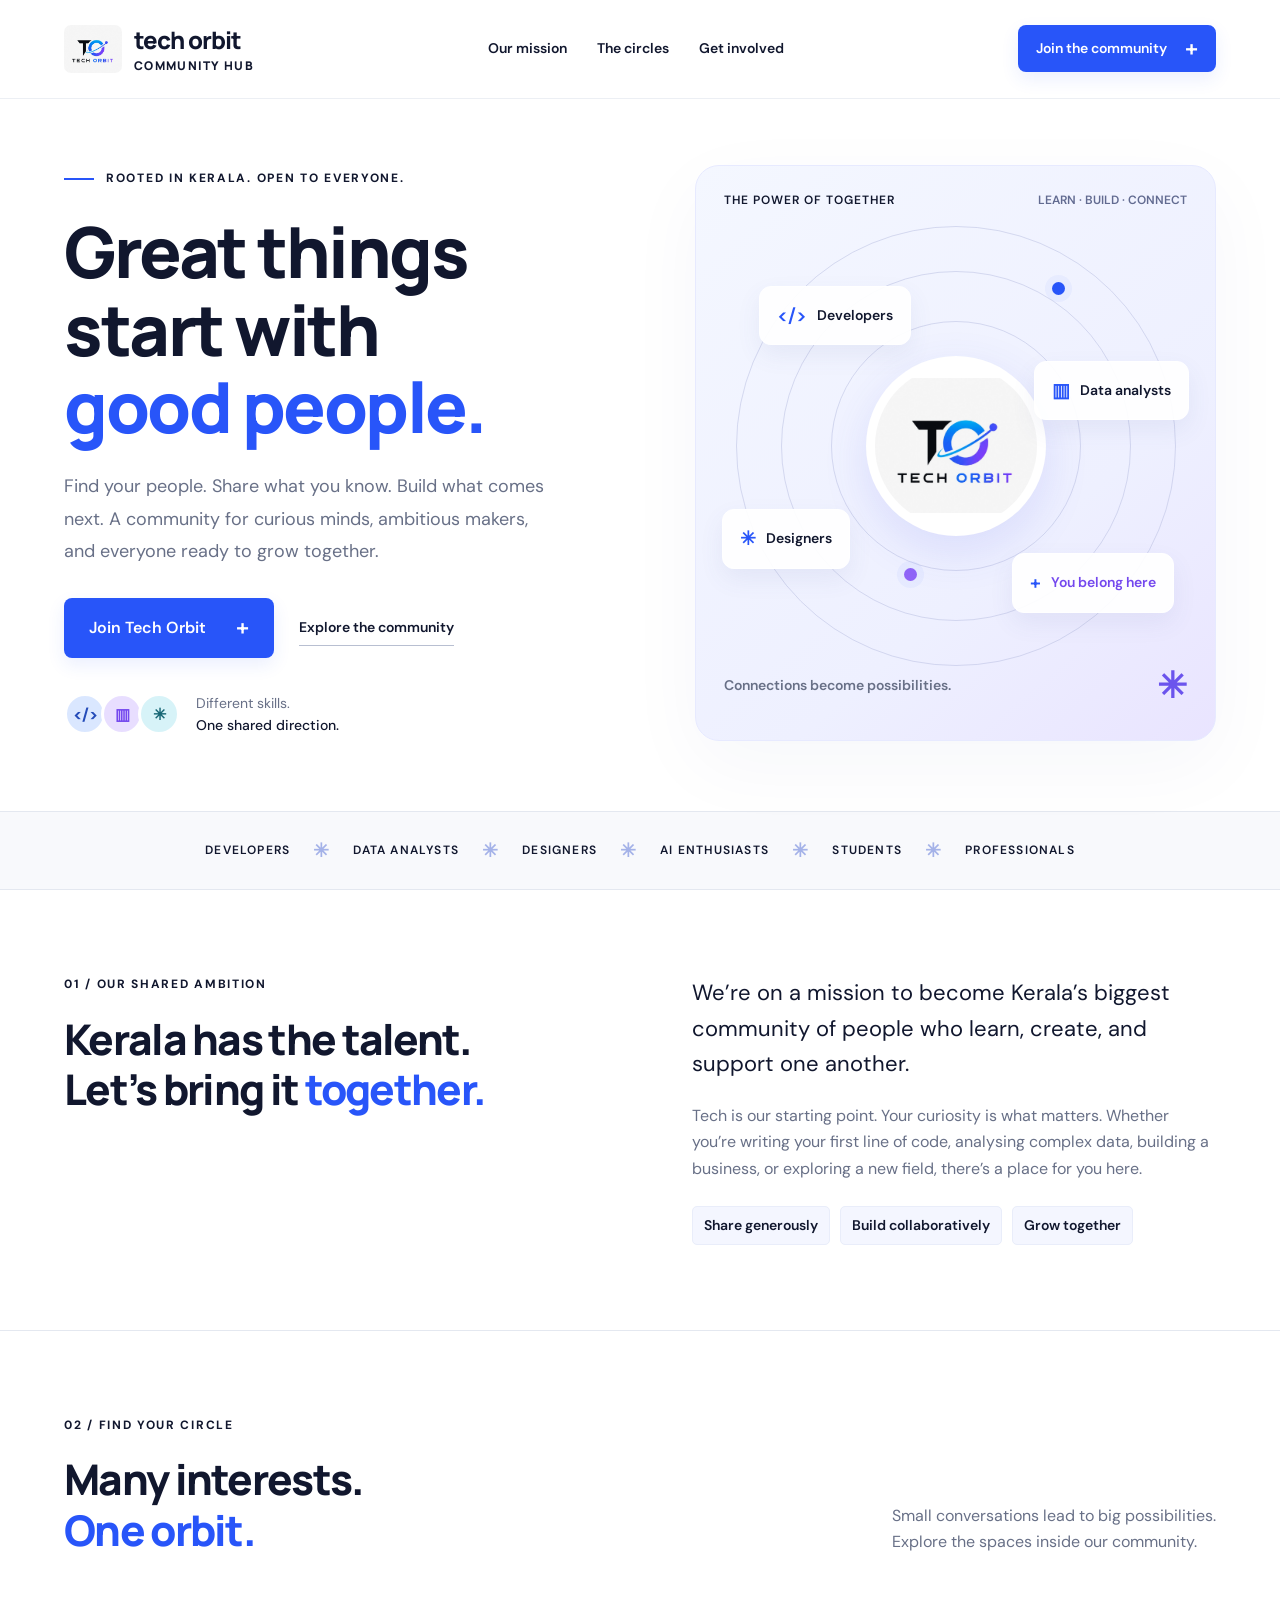
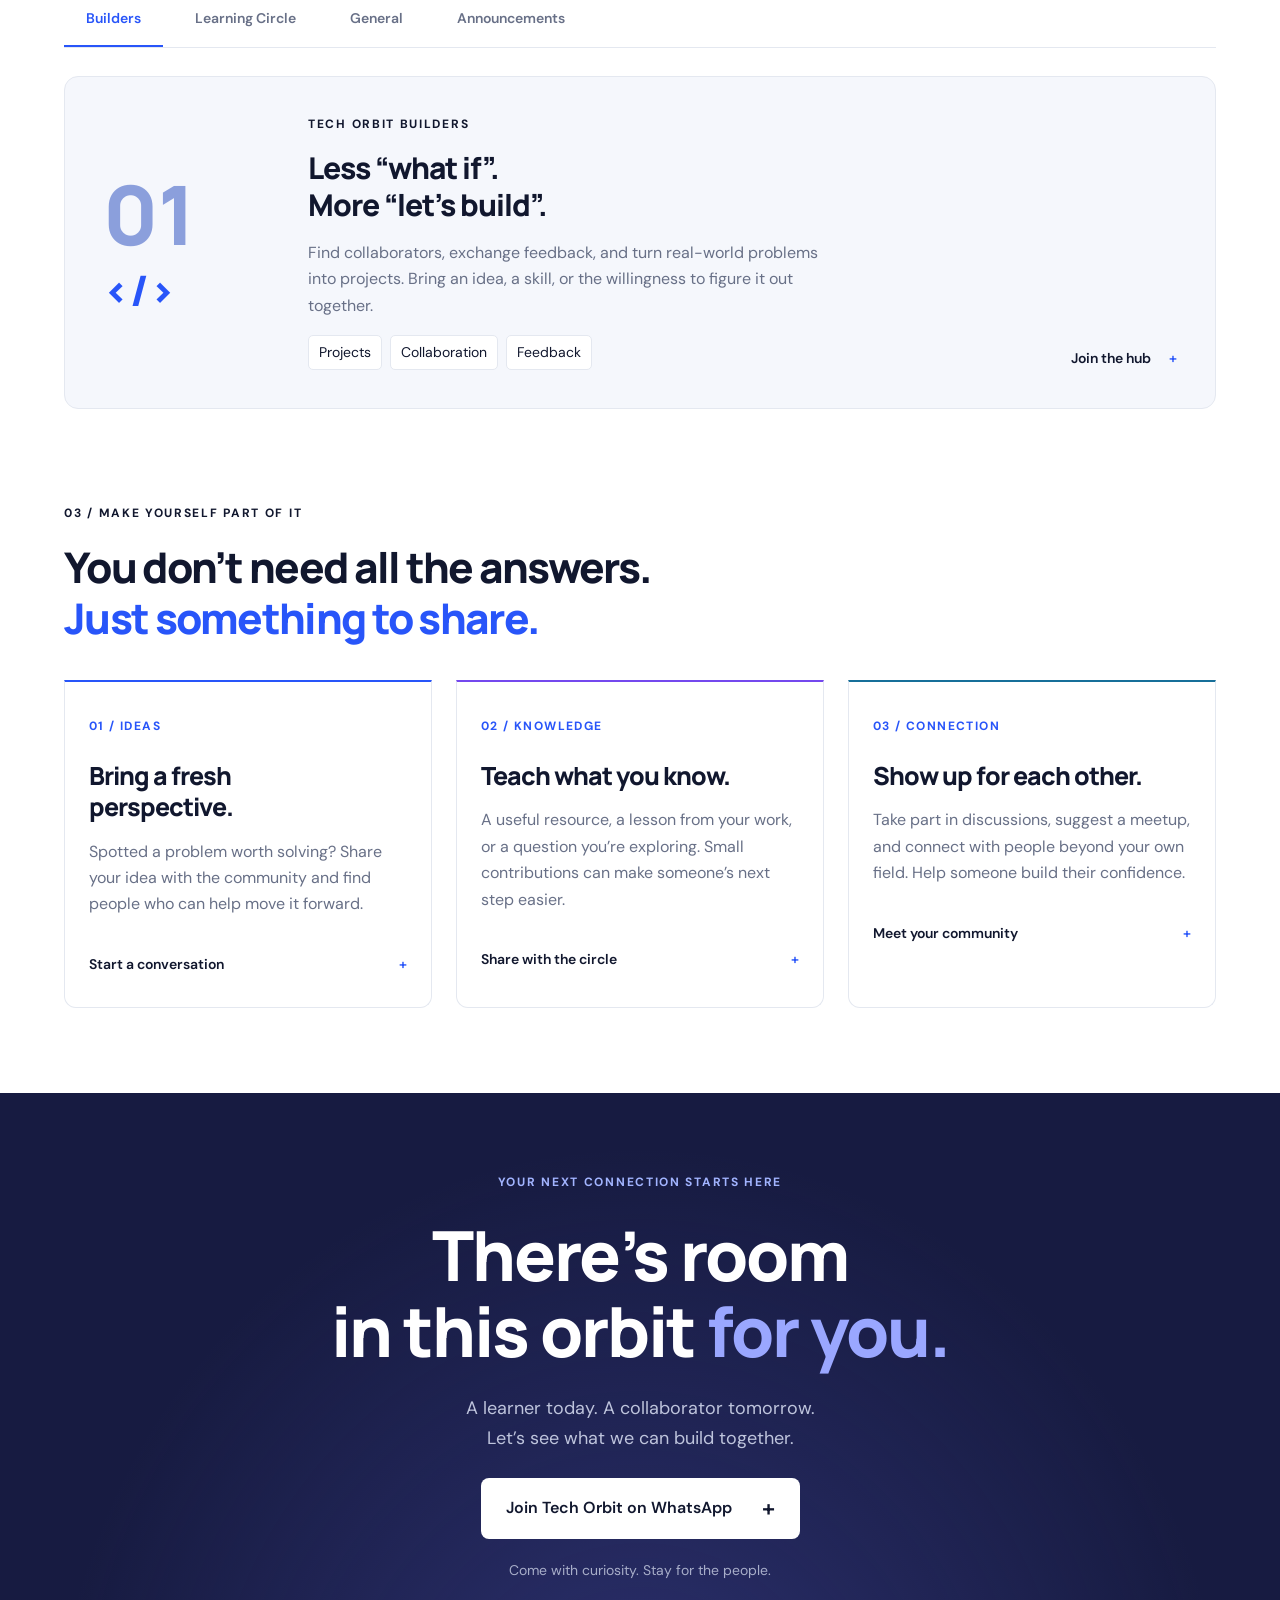
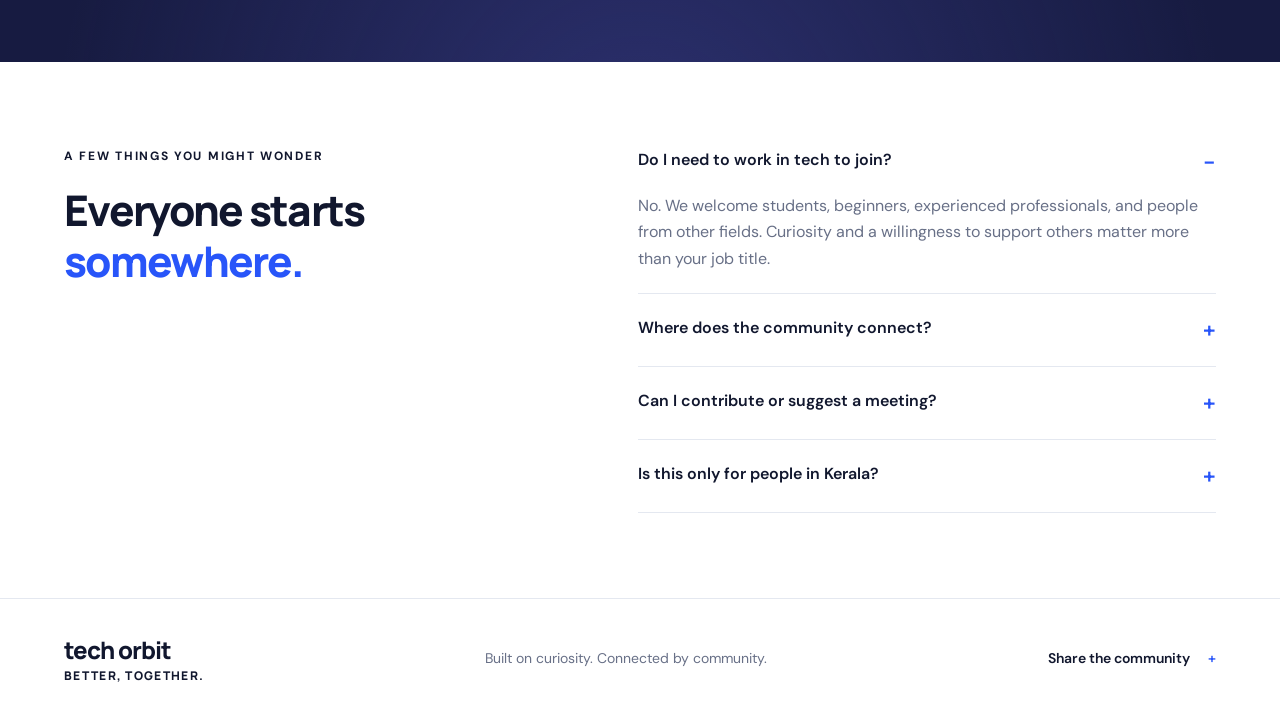
==== index.html @ 8f24b3dc "Launch refined Tech Orbit Hub community website Add responsive community landing page, interactive c" ====
<!doctype html>
<html lang="en"><head><meta charset="utf-8"><meta name="viewport" content="width=device-width, initial-scale=1"><meta name="description" content="Join Tech Orbit Hub: a Kerala-wide community for developers, data analysts, designers, students, and curious professionals to learn, collaborate, and build together."><title>Tech Orbit Hub — Build together. Go further.</title><link rel="icon" type="image/svg+xml" href="data:image/svg+xml,%3Csvg xmlns='http://www.w3.org/2000/svg' viewBox='0 0 32 32'%3E%3Crect width='32' height='32' rx='9' fill='%232754ff'/%3E%3Ccircle cx='16' cy='16' r='9' stroke='white' stroke-width='3' fill='none'/%3E%3Cpath d='M4 23L28 9' stroke='%238b7bff' stroke-width='4'/%3E%3C/svg%3E"><link rel="stylesheet" href="style.css"></head><body><a class="skip-link" href="#main-content">Skip to content</a>
<header><a class="brand" href="#home" aria-label="Tech Orbit Hub home"><span class="brandmark"><img src="tech-orbit.png" width="836" height="693" decoding="async" alt="Tech Orbit logo"></span><span>tech orbit<span class="brand-sub">COMMUNITY HUB</span></span></a><button class="menu-toggle" type="button" aria-label="Open navigation" aria-expanded="false" aria-controls="main-navigation"><span></span><span></span></button><nav id="main-navigation" aria-label="Main navigation"><a href="#about">Our mission</a><a href="#circles">The circles</a><a href="#contribute">Get involved</a></nav><a class="button small" href="https://chat.whatsapp.com/DScUdJlVTf11HXQwdzAbPg" target="_blank" rel="noopener noreferrer">Join the community <span>+</span></a></header>
<main id="main-content"><section id="home" class="hero"><div class="hero-copy"><div class="eyebrow"><span class="line"></span> ROOTED IN KERALA. OPEN TO EVERYONE.</div><h1>Great things<br>start with<br><span>good people.</span></h1><p class="lead">Find your people. Share what you know. Build what comes next. A community for curious minds, ambitious makers, and everyone ready to grow together.</p><div class="hero-actions"><a class="button" href="https://chat.whatsapp.com/DScUdJlVTf11HXQwdzAbPg" target="_blank" rel="noopener noreferrer">Join Tech Orbit <span>+</span></a><a class="text-link" href="#circles">Explore the community</a></div><div class="hero-note"><span class="mini-avatars" aria-hidden="true"><b>&lt;/&gt;</b><b>▥</b><b>✳</b></span><span>Different skills.<br><strong>One shared direction.</strong></span></div></div><div class="orbit-panel" aria-label="An interconnected community of skills"><div class="panel-top"><span>THE POWER OF TOGETHER</span><span>LEARN · BUILD · CONNECT</span></div><div class="orbit-visual"><div class="ring ring-one"></div><div class="ring ring-two"></div><div class="ring ring-three"></div><div class="core"><img src="tech-orbit.png" width="836" height="693" decoding="async" alt="Tech Orbit"></div><span class="orbit-label label-dev"><i>&lt;/&gt;</i> Developers</span><span class="orbit-label label-data"><i>▥</i> Data analysts</span><span class="orbit-label label-design"><i>✳</i> Designers</span><span class="orbit-label label-create"><i>+</i> You belong here</span><span class="orb orb-one"></span><span class="orb orb-two"></span></div><div class="panel-bottom"><span>Connections become possibilities.</span><span class="asterisk">✳</span></div></div></section>
<div class="discipline-strip" aria-label="Who the community is for"><span>DEVELOPERS</span><b>✳</b><span>DATA ANALYSTS</span><b>✳</b><span>DESIGNERS</span><b>✳</b><span>AI ENTHUSIASTS</span><b>✳</b><span>STUDENTS</span><b>✳</b><span>PROFESSIONALS</span></div>
<section id="about" class="mission section"><div><div class="eyebrow">01 / OUR SHARED AMBITION</div><h2>Kerala has the talent.<br>Let’s bring it <span>together.</span></h2></div><div class="mission-copy"><p>We’re on a mission to become Kerala’s biggest community of people who learn, create, and support one another.</p><p class="muted">Tech is our starting point. Your curiosity is what matters. Whether you’re writing your first line of code, analysing complex data, building a business, or exploring a new field, there’s a place for you here.</p><div class="mission-values"><span>Share generously</span><span>Build collaboratively</span><span>Grow together</span></div></div></section>
<section id="circles" class="circles section"><div class="section-heading"><div><div class="eyebrow">02 / FIND YOUR CIRCLE</div><h2>Many interests.<br><span>One orbit.</span></h2></div><p>Small conversations lead to big possibilities.<br>Explore the spaces inside our community.</p></div><div class="circle-tabs" role="tablist" aria-label="Community circles"><button role="tab" id="tab-builders" aria-controls="circle-detail" aria-selected="true" data-circle="builders">Builders</button><button role="tab" id="tab-learning" aria-controls="circle-detail" aria-selected="false" tabindex="-1" data-circle="learning">Learning Circle</button><button role="tab" id="tab-general" aria-controls="circle-detail" aria-selected="false" tabindex="-1" data-circle="general">General</button><button role="tab" id="tab-announcements" aria-controls="circle-detail" aria-selected="false" tabindex="-1" data-circle="announcements">Announcements</button></div><div class="circle-detail" id="circle-detail" role="tabpanel" aria-labelledby="tab-builders" tabindex="0"><div class="circle-number" aria-hidden="true">01<span>&lt;/&gt;</span></div><div><span id="circle-kicker" class="eyebrow">TECH ORBIT BUILDERS</span><h3 id="circle-title">Less “what if”.<br>More “let’s build”.</h3><p id="circle-description">Find collaborators, exchange feedback, and turn real-world problems into projects. Bring an idea, a skill, or the willingness to figure it out together.</p><div class="tags" id="circle-tags"><span>Projects</span><span>Collaboration</span><span>Feedback</span></div></div><a class="circle-join" href="https://chat.whatsapp.com/DScUdJlVTf11HXQwdzAbPg" target="_blank" rel="noopener noreferrer">Join the hub <span>+</span></a></div></section>
<section id="contribute" class="contribute section"><div class="section-heading"><div><div class="eyebrow">03 / MAKE YOURSELF PART OF IT</div><h2>You don’t need all the answers.<br><span>Just something to share.</span></h2></div></div><div class="contribution-grid"><article><span class="card-icon">01 / IDEAS</span><h3>Bring a fresh perspective.</h3><p>Spotted a problem worth solving? Share your idea with the community and find people who can help move it forward.</p><a href="https://chat.whatsapp.com/DScUdJlVTf11HXQwdzAbPg" target="_blank" rel="noopener noreferrer">Start a conversation <span>+</span></a></article><article><span class="card-icon">02 / KNOWLEDGE</span><h3>Teach what you know.</h3><p>A useful resource, a lesson from your work, or a question you’re exploring. Small contributions can make someone’s next step easier.</p><a href="https://chat.whatsapp.com/DScUdJlVTf11HXQwdzAbPg" target="_blank" rel="noopener noreferrer">Share with the circle <span>+</span></a></article><article><span class="card-icon">03 / CONNECTION</span><h3>Show up for each other.</h3><p>Take part in discussions, suggest a meetup, and connect with people beyond your own field. Help someone build their confidence.</p><a href="https://chat.whatsapp.com/DScUdJlVTf11HXQwdzAbPg" target="_blank" rel="noopener noreferrer">Meet your community <span>+</span></a></article></div></section>
<section class="join-section"><div class="eyebrow">YOUR NEXT CONNECTION STARTS HERE</div><h2>There’s room<br>in this orbit <em>for you.</em></h2><p>A learner today. A collaborator tomorrow.<br>Let’s see what we can build together.</p><a class="button light" href="https://chat.whatsapp.com/DScUdJlVTf11HXQwdzAbPg" target="_blank" rel="noopener noreferrer">Join Tech Orbit on WhatsApp <span>+</span></a><span class="join-footnote">Come with curiosity. Stay for the people.</span></section>
<section class="faq section"><div><div class="eyebrow">A FEW THINGS YOU MIGHT WONDER</div><h2>Everyone starts<br><span>somewhere.</span></h2></div><div class="faq-list"><details open><summary>Do I need to work in tech to join?</summary><p>No. We welcome students, beginners, experienced professionals, and people from other fields. Curiosity and a willingness to support others matter more than your job title.</p></details><details><summary>Where does the community connect?</summary><p>Our hub is on WhatsApp, with spaces for Builders, Learning Circle, General, and Announcements. Open the invite link to join and explore the available groups.</p></details><details><summary>Can I contribute or suggest a meeting?</summary><p>Absolutely. Share your project idea, suggest a topic for a discussion or meetup, or offer to help someone. Coordinate meeting plans with the community admins.</p></details><details><summary>Is this only for people in Kerala?</summary><p>Kerala is our home and the focus of our ambition. People from anywhere are welcome to connect, contribute, and learn with us.</p></details></div></section>
</main><div class="mobile-join"><span>Find your people.<small>Tech Orbit Hub</small></span><a class="button small" href="https://chat.whatsapp.com/DScUdJlVTf11HXQwdzAbPg" target="_blank" rel="noopener noreferrer">Join on WhatsApp <span>+</span></a></div><footer><a class="brand" href="#home"><span>tech orbit<span class="brand-sub">BETTER, TOGETHER.</span></span></a><span>Built on curiosity. Connected by community.</span><button id="share-button" type="button">Share the community <span>+</span></button><p id="share-status" role="status" aria-live="polite"></p></footer><script src="script.js" defer></script></body></html>
---- style.css ----
@import url('https://fonts.googleapis.com/css2?family=DM+Sans:wght@400;500;600;700&family=Manrope:wght@400;500;600;700;800&display=swap');
:root{--ink:#11172e;--muted:#687087;--blue:#2855f9;--violet:#7448ee;--border:#e4e8f0}*{box-sizing:border-box}html{scroll-behavior:smooth;scroll-padding-top:90px}body{margin:0;background:#fff;color:var(--ink);font-family:'DM Sans',Arial,sans-serif;font-size:16px;line-height:1.65}a{color:inherit;text-decoration:none}button{font:inherit;cursor:pointer}header{max-width:1440px;margin:auto;padding:24px 5%;display:flex;align-items:center;justify-content:space-between;border-bottom:1px solid var(--border);gap:24px}.brand{display:flex;align-items:center;gap:12px;font-family:Manrope,Arial,sans-serif;font-size:24px;font-weight:800;letter-spacing:-1px;line-height:1.3}.brandmark{height:44px;width:48px;overflow:hidden;display:block}.brandmark img{width:75px;height:62px;object-fit:contain;transform:translate(-13px,-8px)}.brand-sub{display:block;font-size:10px;letter-spacing:2px;margin-top:3px}nav{display:flex;gap:30px;font-size:14px;font-weight:600}nav a:hover,.text-link:hover{color:var(--blue)}.button{display:inline-flex;justify-content:center;align-items:center;gap:30px;padding:17px 25px;background:var(--blue);color:#fff;border-radius:8px;font-weight:600;box-shadow:0 7px 18px #2855f918;transition:transform .2s,background .2s}.button:hover{transform:translateY(-3px);background:#1940d8}.button span{font-size:23px;line-height:1}.button.small{font-size:14px;padding:12px 18px;gap:18px}.hero{max-width:1440px;margin:auto;padding:75px 5% 70px;display:grid;grid-template-columns:1.08fr 1fr;gap:6%;align-items:center}.eyebrow{font-size:12px;letter-spacing:1.7px;font-weight:700;line-height:1.6;display:block}.hero .eyebrow{display:flex;align-items:center;gap:12px}.line{width:30px;height:2px;background:var(--blue)}h1,h2,h3{font-family:Manrope,Arial,sans-serif;margin:0;font-weight:800;letter-spacing:-2.5px;line-height:1.1}h1{font-size:clamp(54px,5.5vw,82px);margin:25px 0}h1>span,h2>span{color:var(--blue)}.lead{max-width:490px;font-size:18px;color:var(--muted);margin:25px 0 30px;line-height:1.8}.hero-actions{display:flex;gap:25px;align-items:center}.text-link{font-weight:600;font-size:14px;border-bottom:1px solid #b8bfd1;padding:6px 0}.hero-note{display:flex;align-items:center;gap:16px;margin-top:34px;font-size:12px;color:var(--muted);line-height:1.6}.hero-note strong{color:var(--ink);font-weight:500}.mini-avatars{display:flex;padding-left:5px}.mini-avatars b{display:grid;place-items:center;width:38px;height:38px;border:3px solid #fff;border-radius:50%;margin-left:-5px;background:#dae7ff;font-size:8px;color:#244bb9}.mini-avatars b:nth-child(2){background:#e8deff;color:#7448ee}.mini-avatars b:nth-child(3){background:#d7f3f8;color:#176775}.orbit-panel{background:linear-gradient(140deg,#f4f7ff,#eef0ff 65%,#e9e4ff);border:1px solid #e7eaff;border-radius:24px;position:relative;overflow:hidden}.panel-top,.panel-bottom{padding:25px 28px;display:flex;justify-content:space-between;align-items:center;font-size:10px;letter-spacing:1.7px;font-weight:600}.panel-bottom{font-size:12px;letter-spacing:0;color:#687087;padding-top:0}.asterisk{font-size:36px;color:#6b54ed}.orbit-visual{position:relative;height:420px;display:grid;place-items:center}.ring{position:absolute;border:1px solid #b5bcdf80;border-radius:50%;width:250px;height:250px}.ring-two{width:350px;height:350px}.ring-three{width:440px;height:440px}.core{width:155px;height:155px;border-radius:50%;overflow:hidden;box-shadow:0 15px 45px #454ce420;border:9px solid #ffffff70;background:#fff;z-index:1;display:grid;place-items:center}.core img{width:190px;max-width:none}.orbit-label{position:absolute;z-index:2;display:flex;align-items:center;gap:10px;background:#ffffffee;border:1px solid #fff;padding:12px 17px;border-radius:12px;box-shadow:0 10px 25px #4f549914;font-size:13px;font-weight:600;animation:float 7s ease-in-out infinite}.orbit-label i{font-style:normal;color:var(--blue);font-size:19px}.label-dev{top:50px;left:12%}.label-data{top:125px;right:5%;animation-delay:-2s}.label-design{bottom:87px;left:5%;animation-delay:-4s}.label-create{bottom:43px;right:8%;color:var(--violet);animation-delay:-1s}.orb{position:absolute;width:13px;height:13px;background:var(--blue);border-radius:50%;box-shadow:0 0 0 7px #2855f90c}.orb-one{top:46px;right:29%}.orb-two{bottom:75px;left:40%;background:#9064f7}.discipline-strip{display:flex;justify-content:center;gap:27px;align-items:center;padding:23px 5%;background:#f8f9fc;border-block:1px solid var(--border);font-size:11px;letter-spacing:1.2px;font-weight:600;flex-wrap:wrap}.discipline-strip b{color:#a4b2e8;font-size:19px}.section{max-width:1440px;margin:auto;padding:85px 5%}h2{font-size:clamp(32px,3.3vw,48px);letter-spacing:-1.7px;margin-top:19px;line-height:1.2}.mission{display:grid;grid-template-columns:1fr 1fr;gap:9%;border-bottom:1px solid var(--border)}.mission-copy>p:first-child{font-size:22px;line-height:1.6;margin-top:0}.muted{color:var(--muted)}.mission-values{display:flex;flex-wrap:wrap;gap:10px;margin-top:24px;font-size:12px;font-weight:600}.mission-values span{padding:7px 11px;background:#f4f6ff;border:1px solid #e9edfa;border-radius:5px}.section-heading{display:flex;justify-content:space-between;align-items:end;gap:30px}.section-heading>p{color:var(--muted);font-size:16px;margin:0}.circle-tabs{display:flex;gap:10px;border-bottom:1px solid var(--border);margin-top:36px;overflow:auto}.circle-tabs button{white-space:nowrap;border:0;border-bottom:2px solid transparent;background:none;color:var(--muted);padding:15px 22px;font-size:14px;font-weight:600}.circle-tabs button[aria-selected=true]{color:var(--blue);border-bottom-color:var(--blue)}.circle-detail{margin-top:28px;border-radius:14px;background:#f5f7fc;border:1px solid var(--border);padding:38px;display:grid;grid-template-columns:170px 1fr auto;gap:35px;align-items:center;min-height:330px}.circle-number{font-size:82px;font-weight:800;font-family:Manrope;color:#bdc9ef;line-height:1}.circle-number span{display:block;margin-top:14px;font-size:42px;color:var(--blue)}h3{font-size:30px;letter-spacing:-1px;line-height:1.25;margin-top:15px}.circle-detail p{color:var(--muted);max-width:540px;font-size:16px}.tags{display:flex;gap:8px;flex-wrap:wrap}.tags span{font-size:12px;background:#fff;border:1px solid var(--border);border-radius:5px;padding:5px 10px}.circle-join{font-size:14px;font-weight:600;align-self:end;display:flex;gap:18px;white-space:nowrap}.circle-join span{color:var(--blue)}.contribute{padding-top:10px}.contribution-grid{display:grid;grid-template-columns:repeat(3,1fr);gap:24px;margin-top:36px}.contribution-grid article{border-top:2px solid var(--ink);padding:28px 0 10px}.card-icon{font-size:12px;color:var(--blue);letter-spacing:1.4px;font-weight:700}.contribution-grid h3{font-size:25px;max-width:280px;margin-top:22px}.contribution-grid p{color:var(--muted);font-size:16px;max-width:330px}.contribution-grid a{font-size:14px;font-weight:600;display:flex;justify-content:space-between;margin-top:25px;padding:10px 0;max-width:330px}.contribution-grid a span{color:var(--blue)}.join-section{text-align:center;background:#171b41;color:white;padding:80px 20px;position:relative;overflow:hidden}.join-section .eyebrow{color:#a2b4ff}.join-section h2{font-size:clamp(45px,5.4vw,75px);letter-spacing:-2px;line-height:1.1;margin-top:25px}.join-section h2 em{font-style:normal;color:#9aa7ff}.join-section p{color:#bec4dc;font-size:18px;margin:25px auto}.light{background:#fff;color:var(--ink);box-shadow:none}.light:hover{background:#e9eeff}.join-footnote{display:block;font-size:12px;color:#a8aec9;margin-top:20px}.faq{display:grid;grid-template-columns:1fr 1.2fr;gap:8%}.faq-list details{border-bottom:1px solid var(--border);padding:21px 0}.faq-list details:first-child{padding-top:0}.faq summary{font-weight:600;font-size:16px;cursor:pointer;list-style:none;position:relative;padding-right:30px}.faq summary::after{content:'+';position:absolute;right:0;color:var(--blue);font-size:22px;top:-3px}.faq details[open] summary::after{content:'−'}.faq details p{color:var(--muted);font-size:16px;margin-bottom:0}footer{border-top:1px solid var(--border);padding:35px 5%;display:flex;align-items:center;justify-content:space-between;gap:25px;flex-wrap:wrap;font-size:12px;color:var(--muted)}footer .brand{color:var(--ink)}footer button{background:none;border:0;color:var(--ink);padding:10px 0;font-size:14px;font-weight:600}footer button span{margin-left:15px;color:var(--blue)}#share-status:empty{display:none}#share-status{width:100%;margin:0;color:var(--blue)}:focus-visible{outline:3px solid #845bff;outline-offset:5px}section[id]{scroll-margin-top:25px}@keyframes float{50%{transform:translateY(-8px)}}@media(min-width:1500px){.hero{padding-top:100px;padding-bottom:100px}}@media(max-width:1050px){nav{gap:16px}.hero{gap:4%}h1{font-size:58px}.orbit-visual{height:400px}.orbit-label{padding:10px;font-size:12px}.label-dev{left:6%}.label-data{right:2%}.circle-detail{grid-template-columns:110px 1fr;gap:20px}.circle-join{grid-column:2}.circle-number{font-size:65px}.hero-actions{gap:16px}.hero-actions .button{padding:15px 18px;gap:18px}}@media(max-width:760px){header{padding:18px 6%;gap:10px}nav{display:none}.brand{font-size:21px}.brandmark{display:none}.button.small{font-size:12px;padding:10px 13px;gap:10px}.hero{padding:42px 6% 40px;grid-template-columns:1fr;gap:35px}.eyebrow{font-size:10px;letter-spacing:1.2px}h1{font-size:clamp(49px,10vw,72px);letter-spacing:-2px;margin:22px 0}.lead{font-size:16px;margin-top:18px;max-width:550px}.hero-note{margin-top:25px}.hero-actions{gap:20px;flex-wrap:wrap}.hero-actions .button{font-size:14px}.orbit-panel{max-width:530px;width:100%;justify-self:center}.orbit-visual{height:330px}.ring-one{width:200px;height:200px}.ring-two{width:280px;height:280px}.ring-three{width:360px;height:360px}.core{width:130px;height:130px}.core img{width:155px}.label-dev{top:35px;left:7%}.label-data{top:105px;right:4%}.label-design{bottom:65px;left:4%}.label-create{bottom:23px;right:6%}.panel-top,.panel-bottom{padding:20px;font-size:10px}.discipline-strip{gap:15px;padding:18px 6%;font-size:9px}.discipline-strip b{font-size:13px}.section{padding:55px 6%}.mission{grid-template-columns:1fr;gap:24px}.mission-copy>p:first-child{font-size:19px}.section-heading{display:block}.section-heading>p{margin-top:20px}.circle-tabs{margin-top:25px;gap:0}.circle-tabs button{padding:13px 16px}.circle-detail{padding:25px;grid-template-columns:1fr;gap:20px}.circle-number{font-size:35px;display:flex;justify-content:space-between}.circle-number span{font-size:27px;margin:0}.circle-detail h3{font-size:28px}.circle-join{grid-column:auto;justify-self:start}.contribute{padding-top:0}.contribution-grid{grid-template-columns:1fr;gap:25px}.contribution-grid h3,.contribution-grid p,.contribution-grid a{max-width:none}.contribution-grid h3{font-size:25px}.join-section{padding:60px 6%}.join-section h2{font-size:49px}.join-section p{font-size:16px}.join-section .button{font-size:14px;padding:16px 20px;gap:15px}.faq{grid-template-columns:1fr;gap:30px}footer{padding:30px 6%;gap:20px}footer>span{width:100%}}@media(prefers-reduced-motion:reduce){html{scroll-behavior:auto}*{animation:none!important;transition:none!important}}
/* Refinements: consistent type scale, unclipped branding, and compact mobile navigation. */
body{font-size:1rem}header{position:sticky;top:0;background:#ffffffed;backdrop-filter:blur(16px);z-index:20;max-width:none;padding-inline:max(5%,calc((100vw - 1296px)/2));border-color:#e4e8f0b3}.brandmark{width:58px;height:48px;border-radius:7px;overflow:hidden;background:#fff}.brandmark img{display:block;width:58px;height:48px;object-fit:contain;transform:none}.brand-sub{font-size:.75rem;letter-spacing:1.3px}.hero{padding-top:66px;min-height:680px}.hero-copy{min-width:0}.hero .eyebrow{font-size:.75rem}.hero-note{font-size:.875rem}.mini-avatars b{font-size:1rem;width:42px;height:42px}.panel-top{font-size:.75rem;letter-spacing:1px;gap:12px}.panel-top span:last-child{font-size:.75rem;letter-spacing:0;color:#626b91}.panel-bottom{font-size:.875rem}.orbit-panel{box-shadow:0 24px 80px #263d880a}.orbit-label{font-size:.875rem;padding:13px 17px}.core{width:180px;height:180px;border:9px solid #ffffffa0}.core img{width:162px;height:auto;object-fit:contain}.ring-two{animation:orbit-breathe 10s ease-in-out infinite}.discipline-strip{font-size:.75rem;gap:23px}.eyebrow{font-size:.75rem}.mission-values span,.tags span{font-size:.875rem}.circle-number{color:#8b9fdc}.circle-detail{transition:background .3s ease,box-shadow .3s ease}.circle-detail:hover{box-shadow:0 12px 40px #1c3b7d08}.circle-tabs button{min-height:48px}.contribution-grid article{padding:30px 24px 20px;border:1px solid var(--border);border-top:2px solid var(--blue);border-radius:0 0 12px 12px;transition:transform .25s,box-shadow .25s}.contribution-grid article:hover{transform:translateY(-5px);box-shadow:0 16px 38px #2337680b}.contribution-grid article:nth-child(2){border-top-color:var(--violet)}.contribution-grid article:nth-child(3){border-top-color:#176f99}.contribution-grid a{min-height:44px}.join-section{background:radial-gradient(ellipse at 50% 120%,#41469c80,transparent 65%),#171b41}.join-footnote{font-size:.875rem}.faq summary{min-height:30px}.skip-link{position:fixed;left:18px;top:-90px;padding:12px 20px;background:var(--ink);color:#fff;z-index:100;border-radius:6px}.skip-link:focus{top:12px}.menu-toggle,.mobile-join{display:none}footer{font-size:.875rem}.menu-toggle{width:44px;height:44px;border:1px solid var(--border);border-radius:7px;background:#fff;align-items:center;justify-content:center;flex-direction:column;gap:5px}.menu-toggle span{width:18px;height:2px;background:var(--ink);transition:transform .2s}.menu-toggle[aria-expanded=true] span:first-child{transform:translateY(3.5px) rotate(45deg)}.menu-toggle[aria-expanded=true] span:last-child{transform:translateY(-3.5px) rotate(-45deg)}.js-motion .reveal{opacity:0;transform:translateY(20px);transition:opacity .65s ease,transform .65s ease}.js-motion .reveal.is-visible{opacity:1;transform:none}@keyframes orbit-breathe{50%{transform:scale(1.035)}}@media(max-width:1050px) and (min-width:761px){nav{gap:14px}header{gap:16px}.brandmark{display:none}.brand{font-size:22px}.orbit-label{font-size:.8125rem;padding:11px}.hero{min-height:620px}.hero-actions{flex-wrap:wrap}.core{width:155px;height:155px}.core img{width:140px}}@media(max-width:760px){header{padding:12px 5%;display:grid;grid-template-columns:1fr auto}.brandmark{display:block;width:48px;height:40px}.brandmark img{width:48px;height:40px}.brand{font-size:20px;gap:8px}.brand-sub{font-size:.75rem;letter-spacing:1px}header>.button{display:none}.menu-toggle{display:flex}header nav{position:absolute;top:100%;left:0;right:0;border-bottom:1px solid var(--border);padding:12px 6% 20px;display:none;background:#fff;box-shadow:0 15px 20px #17223d0a}header nav.is-open{display:grid;gap:0}header nav a{display:block;padding:13px 0;font-size:1rem}.hero{padding-top:38px;min-height:0}.hero-actions{gap:20px}.hero-note{font-size:.875rem}.orbit-visual{height:335px}.core{width:148px;height:148px}.core img{width:133px}.orbit-label{font-size:.8125rem;padding:10px 12px}.label-data{right:2%;top:110px}.label-design{left:2%;bottom:60px}.panel-top{font-size:.75rem;letter-spacing:.6px;padding:18px}.panel-top span:last-child{max-width:100px;text-align:right;line-height:1.5}.panel-bottom{font-size:.8125rem;padding:15px 18px}.discipline-strip{font-size:.75rem;gap:10px 15px}.discipline-strip b{font-size:12px}.section .eyebrow{font-size:.75rem}.circle-tabs{display:grid;grid-template-columns:1fr 1fr;overflow:visible;gap:8px;border:0}.circle-tabs button{border:1px solid var(--border);border-radius:7px;padding:12px 8px;font-size:.875rem}.circle-tabs button[aria-selected=true]{border:1px solid var(--blue);background:#edf2ff}.contribution-grid{gap:18px}.contribution-grid article{padding:25px 22px 18px}.join-section h2{font-size:clamp(40px,10vw,59px)}.mobile-join{display:flex;position:fixed;bottom:0;left:0;right:0;z-index:25;align-items:center;justify-content:space-between;gap:10px;padding:12px 5% calc(12px + env(safe-area-inset-bottom));background:#ffffffef;backdrop-filter:blur(16px);border-top:1px solid var(--border);box-shadow:0 -10px 30px #192b4608;transform:translateY(120%);transition:transform .25s}.mobile-join.is-visible{transform:none}.mobile-join>span{font-size:.875rem;font-weight:600;line-height:1.4}.mobile-join small{display:block;font-size:.75rem;font-weight:400;color:var(--muted)}.mobile-join .button{font-size:.875rem;padding:12px 15px;gap:12px}footer{padding-bottom:115px}html{scroll-padding-top:100px}}@media(max-width:360px){.hero-actions{gap:14px}.text-link{font-size:.875rem}.orbit-label{font-size:.75rem;padding:9px}.panel-top{font-size:.75rem;letter-spacing:0}.hero .eyebrow{font-size:.75rem;letter-spacing:.5px}.mobile-join>span{font-size:.8125rem}.mobile-join .button{font-size:.8125rem;padding:12px}h1{font-size:48px}}@media(prefers-reduced-motion:reduce){.js-motion .reveal{opacity:1;transform:none}.mobile-join{transition:none}}
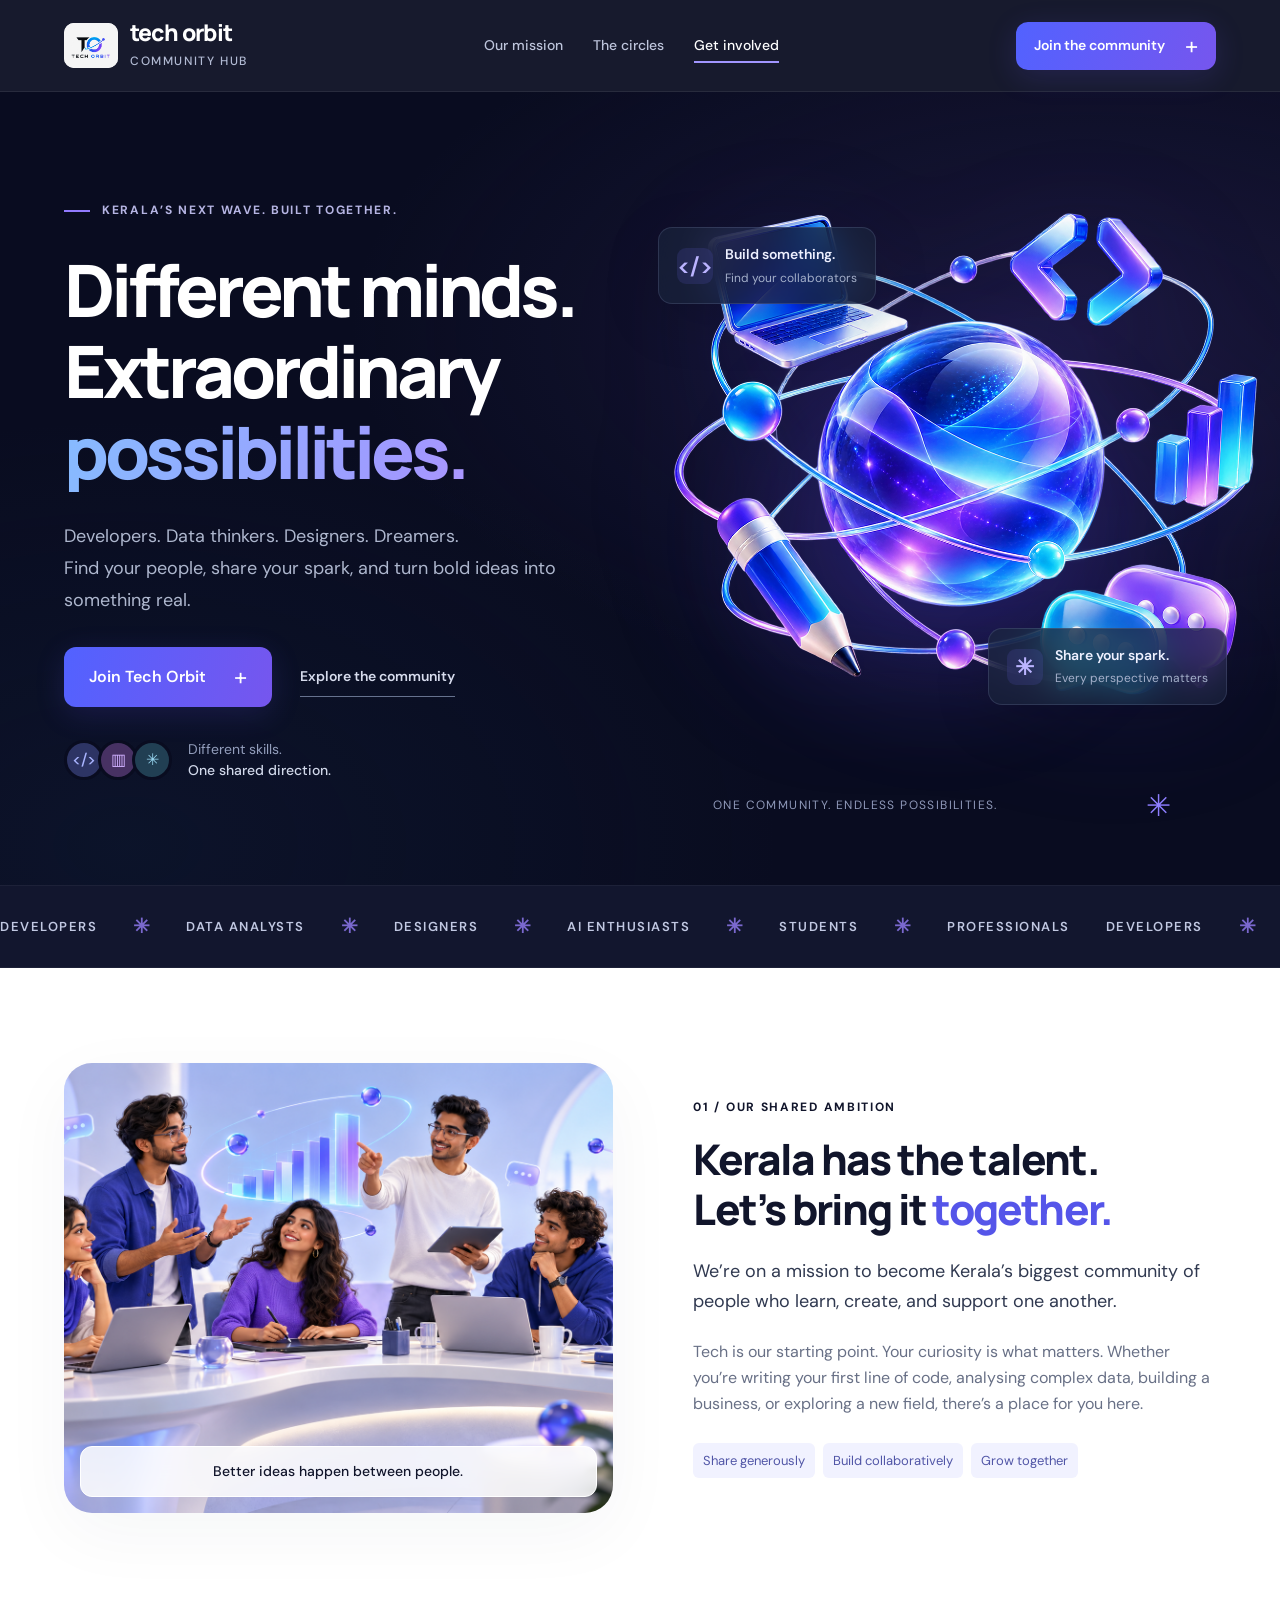
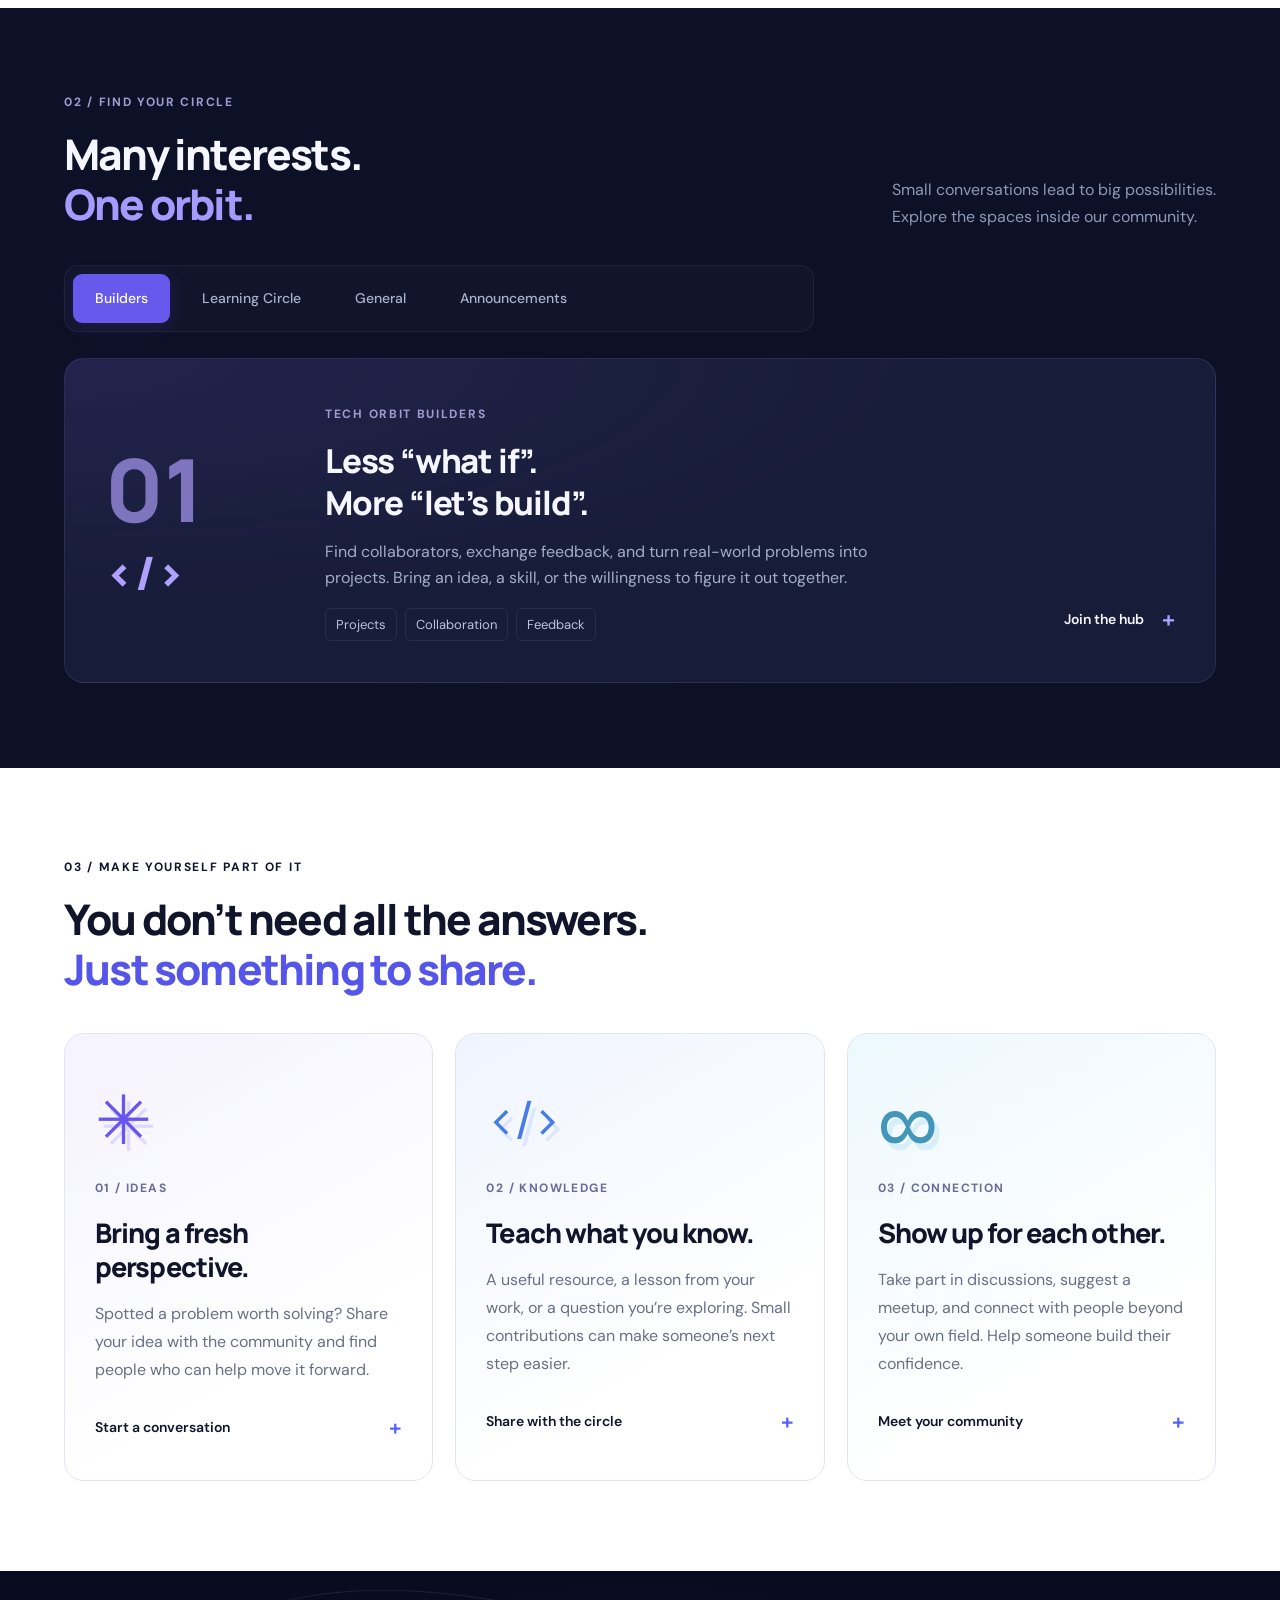
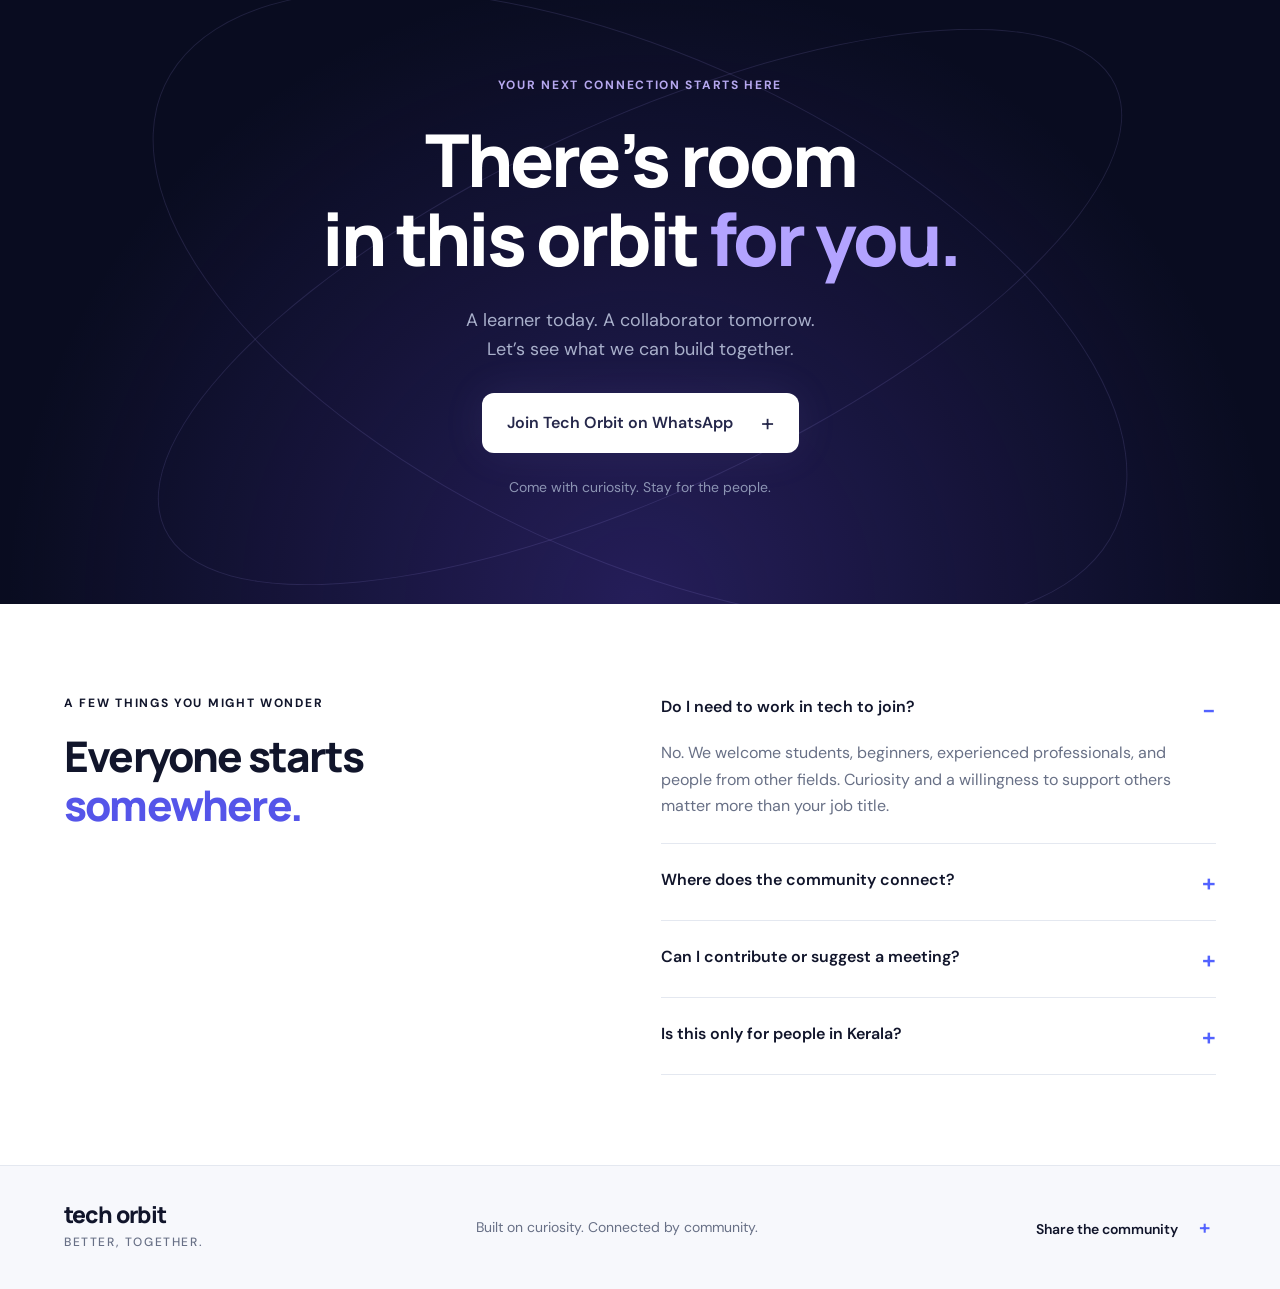
==== commit 262ab5bf: "Add illustrated Tech Orbit redesign Introduce original hero and collaboration artwork, dark orbital " ====
--- a/index.html
+++ b/index.html
@@ -1,11 +1,11 @@
 <!doctype html>
-<html lang="en"><head><meta charset="utf-8"><meta name="viewport" content="width=device-width, initial-scale=1"><meta name="description" content="Join Tech Orbit Hub: a Kerala-wide community for developers, data analysts, designers, students, and curious professionals to learn, collaborate, and build together."><title>Tech Orbit Hub — Build together. Go further.</title><link rel="icon" type="image/svg+xml" href="data:image/svg+xml,%3Csvg xmlns='http://www.w3.org/2000/svg' viewBox='0 0 32 32'%3E%3Crect width='32' height='32' rx='9' fill='%232754ff'/%3E%3Ccircle cx='16' cy='16' r='9' stroke='white' stroke-width='3' fill='none'/%3E%3Cpath d='M4 23L28 9' stroke='%238b7bff' stroke-width='4'/%3E%3C/svg%3E"><link rel="stylesheet" href="style.css"></head><body><a class="skip-link" href="#main-content">Skip to content</a>
+<html lang="en"><head><meta charset="utf-8"><meta name="viewport" content="width=device-width, initial-scale=1"><meta name="description" content="Join Tech Orbit Hub: a Kerala-wide community for developers, data analysts, designers, students, and curious professionals to learn, collaborate, and build together."><title>Tech Orbit Hub — Build together. Go further.</title><link rel="icon" type="image/svg+xml" href="data:image/svg+xml,%3Csvg xmlns='http://www.w3.org/2000/svg' viewBox='0 0 32 32'%3E%3Crect width='32' height='32' rx='9' fill='%232754ff'/%3E%3Ccircle cx='16' cy='16' r='9' stroke='white' stroke-width='3' fill='none'/%3E%3Cpath d='M4 23L28 9' stroke='%238b7bff' stroke-width='4'/%3E%3C/svg%3E"><meta name="theme-color" content="#090c20"><link rel="preconnect" href="https://fonts.googleapis.com"><link rel="preconnect" href="https://fonts.gstatic.com" crossorigin><link rel="stylesheet" href="style.css?v=2"></head><body><div class="scroll-progress" aria-hidden="true"></div><a class="skip-link" href="#main-content">Skip to content</a>
 <header><a class="brand" href="#home" aria-label="Tech Orbit Hub home"><span class="brandmark"><img src="tech-orbit.png" width="836" height="693" decoding="async" alt="Tech Orbit logo"></span><span>tech orbit<span class="brand-sub">COMMUNITY HUB</span></span></a><button class="menu-toggle" type="button" aria-label="Open navigation" aria-expanded="false" aria-controls="main-navigation"><span></span><span></span></button><nav id="main-navigation" aria-label="Main navigation"><a href="#about">Our mission</a><a href="#circles">The circles</a><a href="#contribute">Get involved</a></nav><a class="button small" href="https://chat.whatsapp.com/DScUdJlVTf11HXQwdzAbPg" target="_blank" rel="noopener noreferrer">Join the community <span>+</span></a></header>
-<main id="main-content"><section id="home" class="hero"><div class="hero-copy"><div class="eyebrow"><span class="line"></span> ROOTED IN KERALA. OPEN TO EVERYONE.</div><h1>Great things<br>start with<br><span>good people.</span></h1><p class="lead">Find your people. Share what you know. Build what comes next. A community for curious minds, ambitious makers, and everyone ready to grow together.</p><div class="hero-actions"><a class="button" href="https://chat.whatsapp.com/DScUdJlVTf11HXQwdzAbPg" target="_blank" rel="noopener noreferrer">Join Tech Orbit <span>+</span></a><a class="text-link" href="#circles">Explore the community</a></div><div class="hero-note"><span class="mini-avatars" aria-hidden="true"><b>&lt;/&gt;</b><b>▥</b><b>✳</b></span><span>Different skills.<br><strong>One shared direction.</strong></span></div></div><div class="orbit-panel" aria-label="An interconnected community of skills"><div class="panel-top"><span>THE POWER OF TOGETHER</span><span>LEARN · BUILD · CONNECT</span></div><div class="orbit-visual"><div class="ring ring-one"></div><div class="ring ring-two"></div><div class="ring ring-three"></div><div class="core"><img src="tech-orbit.png" width="836" height="693" decoding="async" alt="Tech Orbit"></div><span class="orbit-label label-dev"><i>&lt;/&gt;</i> Developers</span><span class="orbit-label label-data"><i>▥</i> Data analysts</span><span class="orbit-label label-design"><i>✳</i> Designers</span><span class="orbit-label label-create"><i>+</i> You belong here</span><span class="orb orb-one"></span><span class="orb orb-two"></span></div><div class="panel-bottom"><span>Connections become possibilities.</span><span class="asterisk">✳</span></div></div></section>
-<div class="discipline-strip" aria-label="Who the community is for"><span>DEVELOPERS</span><b>✳</b><span>DATA ANALYSTS</span><b>✳</b><span>DESIGNERS</span><b>✳</b><span>AI ENTHUSIASTS</span><b>✳</b><span>STUDENTS</span><b>✳</b><span>PROFESSIONALS</span></div>
-<section id="about" class="mission section"><div><div class="eyebrow">01 / OUR SHARED AMBITION</div><h2>Kerala has the talent.<br>Let’s bring it <span>together.</span></h2></div><div class="mission-copy"><p>We’re on a mission to become Kerala’s biggest community of people who learn, create, and support one another.</p><p class="muted">Tech is our starting point. Your curiosity is what matters. Whether you’re writing your first line of code, analysing complex data, building a business, or exploring a new field, there’s a place for you here.</p><div class="mission-values"><span>Share generously</span><span>Build collaboratively</span><span>Grow together</span></div></div></section>
+<main id="main-content"><section id="home" class="hero"><div class="hero-copy"><div class="eyebrow"><span class="line"></span> KERALA’S NEXT WAVE. BUILT TOGETHER.</div><h1><span class="headline-line">Different minds.</span><span class="headline-line">Extraordinary</span><span class="headline-line accent">possibilities.</span></h1><p class="lead">Developers. Data thinkers. Designers. Dreamers.<br>Find your people, share your spark, and turn bold ideas into something real.</p><div class="hero-actions"><a class="button" href="https://chat.whatsapp.com/DScUdJlVTf11HXQwdzAbPg" target="_blank" rel="noopener noreferrer">Join Tech Orbit <span>+</span></a><a class="text-link" href="#circles">Explore the community</a></div><div class="hero-note"><span class="mini-avatars" aria-hidden="true"><b>&lt;/&gt;</b><b>▥</b><b>✳</b></span><span>Different skills.<br><strong>One shared direction.</strong></span></div></div><div class="hero-art" aria-label="A connected orbit of technology, creativity, and ideas"><div class="hero-aura" aria-hidden="true"></div><div class="art-inner"><img class="hero-illustration" src="orbit-hero.png" width="1024" height="1024" alt="A luminous blue and violet orbit connecting coding, data, design, and conversation" fetchpriority="high"><div class="floating-label label-a"><span class="label-icon">&lt;/&gt;</span><div>Build something.<small>Find your collaborators</small></div></div><div class="floating-label label-b"><span class="label-icon">✳</span><div>Share your spark.<small>Every perspective matters</small></div></div></div><div class="art-caption"><span>ONE COMMUNITY. ENDLESS POSSIBILITIES.</span><span>✳</span></div></div></section>
+<div class="discipline-strip" aria-label="Who the community is for"><div class="discipline-track"><span>DEVELOPERS</span><b>✳</b><span>DATA ANALYSTS</span><b>✳</b><span>DESIGNERS</span><b>✳</b><span>AI ENTHUSIASTS</span><b>✳</b><span>STUDENTS</span><b>✳</b><span>PROFESSIONALS</span></div></div>
+<section id="about" class="mission section"><div class="collaboration-art"><img src="orbit-together.png" width="1536" height="1024" loading="lazy" alt="A diverse group of professionals collaborating, sharing ideas, and working together"><span class="image-note">Better ideas happen between people.</span></div><div class="mission-layout"><div><div class="eyebrow">01 / OUR SHARED AMBITION</div><h2>Kerala has the talent.<br>Let’s bring it <span>together.</span></h2></div><div class="mission-copy"><p>We’re on a mission to become Kerala’s biggest community of people who learn, create, and support one another.</p><p class="muted">Tech is our starting point. Your curiosity is what matters. Whether you’re writing your first line of code, analysing complex data, building a business, or exploring a new field, there’s a place for you here.</p><div class="mission-values"><span>Share generously</span><span>Build collaboratively</span><span>Grow together</span></div></div></div></section>
 <section id="circles" class="circles section"><div class="section-heading"><div><div class="eyebrow">02 / FIND YOUR CIRCLE</div><h2>Many interests.<br><span>One orbit.</span></h2></div><p>Small conversations lead to big possibilities.<br>Explore the spaces inside our community.</p></div><div class="circle-tabs" role="tablist" aria-label="Community circles"><button role="tab" id="tab-builders" aria-controls="circle-detail" aria-selected="true" data-circle="builders">Builders</button><button role="tab" id="tab-learning" aria-controls="circle-detail" aria-selected="false" tabindex="-1" data-circle="learning">Learning Circle</button><button role="tab" id="tab-general" aria-controls="circle-detail" aria-selected="false" tabindex="-1" data-circle="general">General</button><button role="tab" id="tab-announcements" aria-controls="circle-detail" aria-selected="false" tabindex="-1" data-circle="announcements">Announcements</button></div><div class="circle-detail" id="circle-detail" role="tabpanel" aria-labelledby="tab-builders" tabindex="0"><div class="circle-number" aria-hidden="true">01<span>&lt;/&gt;</span></div><div><span id="circle-kicker" class="eyebrow">TECH ORBIT BUILDERS</span><h3 id="circle-title">Less “what if”.<br>More “let’s build”.</h3><p id="circle-description">Find collaborators, exchange feedback, and turn real-world problems into projects. Bring an idea, a skill, or the willingness to figure it out together.</p><div class="tags" id="circle-tags"><span>Projects</span><span>Collaboration</span><span>Feedback</span></div></div><a class="circle-join" href="https://chat.whatsapp.com/DScUdJlVTf11HXQwdzAbPg" target="_blank" rel="noopener noreferrer">Join the hub <span>+</span></a></div></section>
-<section id="contribute" class="contribute section"><div class="section-heading"><div><div class="eyebrow">03 / MAKE YOURSELF PART OF IT</div><h2>You don’t need all the answers.<br><span>Just something to share.</span></h2></div></div><div class="contribution-grid"><article><span class="card-icon">01 / IDEAS</span><h3>Bring a fresh perspective.</h3><p>Spotted a problem worth solving? Share your idea with the community and find people who can help move it forward.</p><a href="https://chat.whatsapp.com/DScUdJlVTf11HXQwdzAbPg" target="_blank" rel="noopener noreferrer">Start a conversation <span>+</span></a></article><article><span class="card-icon">02 / KNOWLEDGE</span><h3>Teach what you know.</h3><p>A useful resource, a lesson from your work, or a question you’re exploring. Small contributions can make someone’s next step easier.</p><a href="https://chat.whatsapp.com/DScUdJlVTf11HXQwdzAbPg" target="_blank" rel="noopener noreferrer">Share with the circle <span>+</span></a></article><article><span class="card-icon">03 / CONNECTION</span><h3>Show up for each other.</h3><p>Take part in discussions, suggest a meetup, and connect with people beyond your own field. Help someone build their confidence.</p><a href="https://chat.whatsapp.com/DScUdJlVTf11HXQwdzAbPg" target="_blank" rel="noopener noreferrer">Meet your community <span>+</span></a></article></div></section>
-<section class="join-section"><div class="eyebrow">YOUR NEXT CONNECTION STARTS HERE</div><h2>There’s room<br>in this orbit <em>for you.</em></h2><p>A learner today. A collaborator tomorrow.<br>Let’s see what we can build together.</p><a class="button light" href="https://chat.whatsapp.com/DScUdJlVTf11HXQwdzAbPg" target="_blank" rel="noopener noreferrer">Join Tech Orbit on WhatsApp <span>+</span></a><span class="join-footnote">Come with curiosity. Stay for the people.</span></section>
+<section id="contribute" class="contribute section"><div class="section-heading"><div><div class="eyebrow">03 / MAKE YOURSELF PART OF IT</div><h2>You don’t need all the answers.<br><span>Just something to share.</span></h2></div></div><div class="contribution-grid"><article><div class="contribution-symbol" aria-hidden="true">✳</div><span class="card-icon">01 / IDEAS</span><h3>Bring a fresh perspective.</h3><p>Spotted a problem worth solving? Share your idea with the community and find people who can help move it forward.</p><a href="https://chat.whatsapp.com/DScUdJlVTf11HXQwdzAbPg" target="_blank" rel="noopener noreferrer">Start a conversation <span>+</span></a></article><article><div class="contribution-symbol" aria-hidden="true">&lt;/&gt;</div><span class="card-icon">02 / KNOWLEDGE</span><h3>Teach what you know.</h3><p>A useful resource, a lesson from your work, or a question you’re exploring. Small contributions can make someone’s next step easier.</p><a href="https://chat.whatsapp.com/DScUdJlVTf11HXQwdzAbPg" target="_blank" rel="noopener noreferrer">Share with the circle <span>+</span></a></article><article><div class="contribution-symbol" aria-hidden="true">∞</div><span class="card-icon">03 / CONNECTION</span><h3>Show up for each other.</h3><p>Take part in discussions, suggest a meetup, and connect with people beyond your own field. Help someone build their confidence.</p><a href="https://chat.whatsapp.com/DScUdJlVTf11HXQwdzAbPg" target="_blank" rel="noopener noreferrer">Meet your community <span>+</span></a></article></div></section>
+<section class="join-section"><div class="join-orbit join-orbit-one" aria-hidden="true"></div><div class="join-orbit join-orbit-two" aria-hidden="true"></div><div class="eyebrow">YOUR NEXT CONNECTION STARTS HERE</div><h2>There’s room<br>in this orbit <em>for you.</em></h2><p>A learner today. A collaborator tomorrow.<br>Let’s see what we can build together.</p><a class="button light" href="https://chat.whatsapp.com/DScUdJlVTf11HXQwdzAbPg" target="_blank" rel="noopener noreferrer">Join Tech Orbit on WhatsApp <span>+</span></a><span class="join-footnote">Come with curiosity. Stay for the people.</span></section>
 <section class="faq section"><div><div class="eyebrow">A FEW THINGS YOU MIGHT WONDER</div><h2>Everyone starts<br><span>somewhere.</span></h2></div><div class="faq-list"><details open><summary>Do I need to work in tech to join?</summary><p>No. We welcome students, beginners, experienced professionals, and people from other fields. Curiosity and a willingness to support others matter more than your job title.</p></details><details><summary>Where does the community connect?</summary><p>Our hub is on WhatsApp, with spaces for Builders, Learning Circle, General, and Announcements. Open the invite link to join and explore the available groups.</p></details><details><summary>Can I contribute or suggest a meeting?</summary><p>Absolutely. Share your project idea, suggest a topic for a discussion or meetup, or offer to help someone. Coordinate meeting plans with the community admins.</p></details><details><summary>Is this only for people in Kerala?</summary><p>Kerala is our home and the focus of our ambition. People from anywhere are welcome to connect, contribute, and learn with us.</p></details></div></section>
-</main><div class="mobile-join"><span>Find your people.<small>Tech Orbit Hub</small></span><a class="button small" href="https://chat.whatsapp.com/DScUdJlVTf11HXQwdzAbPg" target="_blank" rel="noopener noreferrer">Join on WhatsApp <span>+</span></a></div><footer><a class="brand" href="#home"><span>tech orbit<span class="brand-sub">BETTER, TOGETHER.</span></span></a><span>Built on curiosity. Connected by community.</span><button id="share-button" type="button">Share the community <span>+</span></button><p id="share-status" role="status" aria-live="polite"></p></footer><script src="script.js" defer></script></body></html>
+</main><div class="mobile-join"><span>Find your people.<small>Tech Orbit Hub</small></span><a class="button small" href="https://chat.whatsapp.com/DScUdJlVTf11HXQwdzAbPg" target="_blank" rel="noopener noreferrer">Join on WhatsApp <span>+</span></a></div><footer><a class="brand" href="#home"><span>tech orbit<span class="brand-sub">BETTER, TOGETHER.</span></span></a><span>Built on curiosity. Connected by community.</span><button id="share-button" type="button">Share the community <span>+</span></button><p id="share-status" role="status" aria-live="polite"></p></footer><script src="script.js?v=2" defer></script></body></html>
--- a/style.css
+++ b/style.css
@@ -1,4 +1,2 @@
 @import url('https://fonts.googleapis.com/css2?family=DM+Sans:wght@400;500;600;700&family=Manrope:wght@400;500;600;700;800&display=swap');
-:root{--ink:#11172e;--muted:#687087;--blue:#2855f9;--violet:#7448ee;--border:#e4e8f0}*{box-sizing:border-box}html{scroll-behavior:smooth;scroll-padding-top:90px}body{margin:0;background:#fff;color:var(--ink);font-family:'DM Sans',Arial,sans-serif;font-size:16px;line-height:1.65}a{color:inherit;text-decoration:none}button{font:inherit;cursor:pointer}header{max-width:1440px;margin:auto;padding:24px 5%;display:flex;align-items:center;justify-content:space-between;border-bottom:1px solid var(--border);gap:24px}.brand{display:flex;align-items:center;gap:12px;font-family:Manrope,Arial,sans-serif;font-size:24px;font-weight:800;letter-spacing:-1px;line-height:1.3}.brandmark{height:44px;width:48px;overflow:hidden;display:block}.brandmark img{width:75px;height:62px;object-fit:contain;transform:translate(-13px,-8px)}.brand-sub{display:block;font-size:10px;letter-spacing:2px;margin-top:3px}nav{display:flex;gap:30px;font-size:14px;font-weight:600}nav a:hover,.text-link:hover{color:var(--blue)}.button{display:inline-flex;justify-content:center;align-items:center;gap:30px;padding:17px 25px;background:var(--blue);color:#fff;border-radius:8px;font-weight:600;box-shadow:0 7px 18px #2855f918;transition:transform .2s,background .2s}.button:hover{transform:translateY(-3px);background:#1940d8}.button span{font-size:23px;line-height:1}.button.small{font-size:14px;padding:12px 18px;gap:18px}.hero{max-width:1440px;margin:auto;padding:75px 5% 70px;display:grid;grid-template-columns:1.08fr 1fr;gap:6%;align-items:center}.eyebrow{font-size:12px;letter-spacing:1.7px;font-weight:700;line-height:1.6;display:block}.hero .eyebrow{display:flex;align-items:center;gap:12px}.line{width:30px;height:2px;background:var(--blue)}h1,h2,h3{font-family:Manrope,Arial,sans-serif;margin:0;font-weight:800;letter-spacing:-2.5px;line-height:1.1}h1{font-size:clamp(54px,5.5vw,82px);margin:25px 0}h1>span,h2>span{color:var(--blue)}.lead{max-width:490px;font-size:18px;color:var(--muted);margin:25px 0 30px;line-height:1.8}.hero-actions{display:flex;gap:25px;align-items:center}.text-link{font-weight:600;font-size:14px;border-bottom:1px solid #b8bfd1;padding:6px 0}.hero-note{display:flex;align-items:center;gap:16px;margin-top:34px;font-size:12px;color:var(--muted);line-height:1.6}.hero-note strong{color:var(--ink);font-weight:500}.mini-avatars{display:flex;padding-left:5px}.mini-avatars b{display:grid;place-items:center;width:38px;height:38px;border:3px solid #fff;border-radius:50%;margin-left:-5px;background:#dae7ff;font-size:8px;color:#244bb9}.mini-avatars b:nth-child(2){background:#e8deff;color:#7448ee}.mini-avatars b:nth-child(3){background:#d7f3f8;color:#176775}.orbit-panel{background:linear-gradient(140deg,#f4f7ff,#eef0ff 65%,#e9e4ff);border:1px solid #e7eaff;border-radius:24px;position:relative;overflow:hidden}.panel-top,.panel-bottom{padding:25px 28px;display:flex;justify-content:space-between;align-items:center;font-size:10px;letter-spacing:1.7px;font-weight:600}.panel-bottom{font-size:12px;letter-spacing:0;color:#687087;padding-top:0}.asterisk{font-size:36px;color:#6b54ed}.orbit-visual{position:relative;height:420px;display:grid;place-items:center}.ring{position:absolute;border:1px solid #b5bcdf80;border-radius:50%;width:250px;height:250px}.ring-two{width:350px;height:350px}.ring-three{width:440px;height:440px}.core{width:155px;height:155px;border-radius:50%;overflow:hidden;box-shadow:0 15px 45px #454ce420;border:9px solid #ffffff70;background:#fff;z-index:1;display:grid;place-items:center}.core img{width:190px;max-width:none}.orbit-label{position:absolute;z-index:2;display:flex;align-items:center;gap:10px;background:#ffffffee;border:1px solid #fff;padding:12px 17px;border-radius:12px;box-shadow:0 10px 25px #4f549914;font-size:13px;font-weight:600;animation:float 7s ease-in-out infinite}.orbit-label i{font-style:normal;color:var(--blue);font-size:19px}.label-dev{top:50px;left:12%}.label-data{top:125px;right:5%;animation-delay:-2s}.label-design{bottom:87px;left:5%;animation-delay:-4s}.label-create{bottom:43px;right:8%;color:var(--violet);animation-delay:-1s}.orb{position:absolute;width:13px;height:13px;background:var(--blue);border-radius:50%;box-shadow:0 0 0 7px #2855f90c}.orb-one{top:46px;right:29%}.orb-two{bottom:75px;left:40%;background:#9064f7}.discipline-strip{display:flex;justify-content:center;gap:27px;align-items:center;padding:23px 5%;background:#f8f9fc;border-block:1px solid var(--border);font-size:11px;letter-spacing:1.2px;font-weight:600;flex-wrap:wrap}.discipline-strip b{color:#a4b2e8;font-size:19px}.section{max-width:1440px;margin:auto;padding:85px 5%}h2{font-size:clamp(32px,3.3vw,48px);letter-spacing:-1.7px;margin-top:19px;line-height:1.2}.mission{display:grid;grid-template-columns:1fr 1fr;gap:9%;border-bottom:1px solid var(--border)}.mission-copy>p:first-child{font-size:22px;line-height:1.6;margin-top:0}.muted{color:var(--muted)}.mission-values{display:flex;flex-wrap:wrap;gap:10px;margin-top:24px;font-size:12px;font-weight:600}.mission-values span{padding:7px 11px;background:#f4f6ff;border:1px solid #e9edfa;border-radius:5px}.section-heading{display:flex;justify-content:space-between;align-items:end;gap:30px}.section-heading>p{color:var(--muted);font-size:16px;margin:0}.circle-tabs{display:flex;gap:10px;border-bottom:1px solid var(--border);margin-top:36px;overflow:auto}.circle-tabs button{white-space:nowrap;border:0;border-bottom:2px solid transparent;background:none;color:var(--muted);padding:15px 22px;font-size:14px;font-weight:600}.circle-tabs button[aria-selected=true]{color:var(--blue);border-bottom-color:var(--blue)}.circle-detail{margin-top:28px;border-radius:14px;background:#f5f7fc;border:1px solid var(--border);padding:38px;display:grid;grid-template-columns:170px 1fr auto;gap:35px;align-items:center;min-height:330px}.circle-number{font-size:82px;font-weight:800;font-family:Manrope;color:#bdc9ef;line-height:1}.circle-number span{display:block;margin-top:14px;font-size:42px;color:var(--blue)}h3{font-size:30px;letter-spacing:-1px;line-height:1.25;margin-top:15px}.circle-detail p{color:var(--muted);max-width:540px;font-size:16px}.tags{display:flex;gap:8px;flex-wrap:wrap}.tags span{font-size:12px;background:#fff;border:1px solid var(--border);border-radius:5px;padding:5px 10px}.circle-join{font-size:14px;font-weight:600;align-self:end;display:flex;gap:18px;white-space:nowrap}.circle-join span{color:var(--blue)}.contribute{padding-top:10px}.contribution-grid{display:grid;grid-template-columns:repeat(3,1fr);gap:24px;margin-top:36px}.contribution-grid article{border-top:2px solid var(--ink);padding:28px 0 10px}.card-icon{font-size:12px;color:var(--blue);letter-spacing:1.4px;font-weight:700}.contribution-grid h3{font-size:25px;max-width:280px;margin-top:22px}.contribution-grid p{color:var(--muted);font-size:16px;max-width:330px}.contribution-grid a{font-size:14px;font-weight:600;display:flex;justify-content:space-between;margin-top:25px;padding:10px 0;max-width:330px}.contribution-grid a span{color:var(--blue)}.join-section{text-align:center;background:#171b41;color:white;padding:80px 20px;position:relative;overflow:hidden}.join-section .eyebrow{color:#a2b4ff}.join-section h2{font-size:clamp(45px,5.4vw,75px);letter-spacing:-2px;line-height:1.1;margin-top:25px}.join-section h2 em{font-style:normal;color:#9aa7ff}.join-section p{color:#bec4dc;font-size:18px;margin:25px auto}.light{background:#fff;color:var(--ink);box-shadow:none}.light:hover{background:#e9eeff}.join-footnote{display:block;font-size:12px;color:#a8aec9;margin-top:20px}.faq{display:grid;grid-template-columns:1fr 1.2fr;gap:8%}.faq-list details{border-bottom:1px solid var(--border);padding:21px 0}.faq-list details:first-child{padding-top:0}.faq summary{font-weight:600;font-size:16px;cursor:pointer;list-style:none;position:relative;padding-right:30px}.faq summary::after{content:'+';position:absolute;right:0;color:var(--blue);font-size:22px;top:-3px}.faq details[open] summary::after{content:'−'}.faq details p{color:var(--muted);font-size:16px;margin-bottom:0}footer{border-top:1px solid var(--border);padding:35px 5%;display:flex;align-items:center;justify-content:space-between;gap:25px;flex-wrap:wrap;font-size:12px;color:var(--muted)}footer .brand{color:var(--ink)}footer button{background:none;border:0;color:var(--ink);padding:10px 0;font-size:14px;font-weight:600}footer button span{margin-left:15px;color:var(--blue)}#share-status:empty{display:none}#share-status{width:100%;margin:0;color:var(--blue)}:focus-visible{outline:3px solid #845bff;outline-offset:5px}section[id]{scroll-margin-top:25px}@keyframes float{50%{transform:translateY(-8px)}}@media(min-width:1500px){.hero{padding-top:100px;padding-bottom:100px}}@media(max-width:1050px){nav{gap:16px}.hero{gap:4%}h1{font-size:58px}.orbit-visual{height:400px}.orbit-label{padding:10px;font-size:12px}.label-dev{left:6%}.label-data{right:2%}.circle-detail{grid-template-columns:110px 1fr;gap:20px}.circle-join{grid-column:2}.circle-number{font-size:65px}.hero-actions{gap:16px}.hero-actions .button{padding:15px 18px;gap:18px}}@media(max-width:760px){header{padding:18px 6%;gap:10px}nav{display:none}.brand{font-size:21px}.brandmark{display:none}.button.small{font-size:12px;padding:10px 13px;gap:10px}.hero{padding:42px 6% 40px;grid-template-columns:1fr;gap:35px}.eyebrow{font-size:10px;letter-spacing:1.2px}h1{font-size:clamp(49px,10vw,72px);letter-spacing:-2px;margin:22px 0}.lead{font-size:16px;margin-top:18px;max-width:550px}.hero-note{margin-top:25px}.hero-actions{gap:20px;flex-wrap:wrap}.hero-actions .button{font-size:14px}.orbit-panel{max-width:530px;width:100%;justify-self:center}.orbit-visual{height:330px}.ring-one{width:200px;height:200px}.ring-two{width:280px;height:280px}.ring-three{width:360px;height:360px}.core{width:130px;height:130px}.core img{width:155px}.label-dev{top:35px;left:7%}.label-data{top:105px;right:4%}.label-design{bottom:65px;left:4%}.label-create{bottom:23px;right:6%}.panel-top,.panel-bottom{padding:20px;font-size:10px}.discipline-strip{gap:15px;padding:18px 6%;font-size:9px}.discipline-strip b{font-size:13px}.section{padding:55px 6%}.mission{grid-template-columns:1fr;gap:24px}.mission-copy>p:first-child{font-size:19px}.section-heading{display:block}.section-heading>p{margin-top:20px}.circle-tabs{margin-top:25px;gap:0}.circle-tabs button{padding:13px 16px}.circle-detail{padding:25px;grid-template-columns:1fr;gap:20px}.circle-number{font-size:35px;display:flex;justify-content:space-between}.circle-number span{font-size:27px;margin:0}.circle-detail h3{font-size:28px}.circle-join{grid-column:auto;justify-self:start}.contribute{padding-top:0}.contribution-grid{grid-template-columns:1fr;gap:25px}.contribution-grid h3,.contribution-grid p,.contribution-grid a{max-width:none}.contribution-grid h3{font-size:25px}.join-section{padding:60px 6%}.join-section h2{font-size:49px}.join-section p{font-size:16px}.join-section .button{font-size:14px;padding:16px 20px;gap:15px}.faq{grid-template-columns:1fr;gap:30px}footer{padding:30px 6%;gap:20px}footer>span{width:100%}}@media(prefers-reduced-motion:reduce){html{scroll-behavior:auto}*{animation:none!important;transition:none!important}}
-/* Refinements: consistent type scale, unclipped branding, and compact mobile navigation. */
-body{font-size:1rem}header{position:sticky;top:0;background:#ffffffed;backdrop-filter:blur(16px);z-index:20;max-width:none;padding-inline:max(5%,calc((100vw - 1296px)/2));border-color:#e4e8f0b3}.brandmark{width:58px;height:48px;border-radius:7px;overflow:hidden;background:#fff}.brandmark img{display:block;width:58px;height:48px;object-fit:contain;transform:none}.brand-sub{font-size:.75rem;letter-spacing:1.3px}.hero{padding-top:66px;min-height:680px}.hero-copy{min-width:0}.hero .eyebrow{font-size:.75rem}.hero-note{font-size:.875rem}.mini-avatars b{font-size:1rem;width:42px;height:42px}.panel-top{font-size:.75rem;letter-spacing:1px;gap:12px}.panel-top span:last-child{font-size:.75rem;letter-spacing:0;color:#626b91}.panel-bottom{font-size:.875rem}.orbit-panel{box-shadow:0 24px 80px #263d880a}.orbit-label{font-size:.875rem;padding:13px 17px}.core{width:180px;height:180px;border:9px solid #ffffffa0}.core img{width:162px;height:auto;object-fit:contain}.ring-two{animation:orbit-breathe 10s ease-in-out infinite}.discipline-strip{font-size:.75rem;gap:23px}.eyebrow{font-size:.75rem}.mission-values span,.tags span{font-size:.875rem}.circle-number{color:#8b9fdc}.circle-detail{transition:background .3s ease,box-shadow .3s ease}.circle-detail:hover{box-shadow:0 12px 40px #1c3b7d08}.circle-tabs button{min-height:48px}.contribution-grid article{padding:30px 24px 20px;border:1px solid var(--border);border-top:2px solid var(--blue);border-radius:0 0 12px 12px;transition:transform .25s,box-shadow .25s}.contribution-grid article:hover{transform:translateY(-5px);box-shadow:0 16px 38px #2337680b}.contribution-grid article:nth-child(2){border-top-color:var(--violet)}.contribution-grid article:nth-child(3){border-top-color:#176f99}.contribution-grid a{min-height:44px}.join-section{background:radial-gradient(ellipse at 50% 120%,#41469c80,transparent 65%),#171b41}.join-footnote{font-size:.875rem}.faq summary{min-height:30px}.skip-link{position:fixed;left:18px;top:-90px;padding:12px 20px;background:var(--ink);color:#fff;z-index:100;border-radius:6px}.skip-link:focus{top:12px}.menu-toggle,.mobile-join{display:none}footer{font-size:.875rem}.menu-toggle{width:44px;height:44px;border:1px solid var(--border);border-radius:7px;background:#fff;align-items:center;justify-content:center;flex-direction:column;gap:5px}.menu-toggle span{width:18px;height:2px;background:var(--ink);transition:transform .2s}.menu-toggle[aria-expanded=true] span:first-child{transform:translateY(3.5px) rotate(45deg)}.menu-toggle[aria-expanded=true] span:last-child{transform:translateY(-3.5px) rotate(-45deg)}.js-motion .reveal{opacity:0;transform:translateY(20px);transition:opacity .65s ease,transform .65s ease}.js-motion .reveal.is-visible{opacity:1;transform:none}@keyframes orbit-breathe{50%{transform:scale(1.035)}}@media(max-width:1050px) and (min-width:761px){nav{gap:14px}header{gap:16px}.brandmark{display:none}.brand{font-size:22px}.orbit-label{font-size:.8125rem;padding:11px}.hero{min-height:620px}.hero-actions{flex-wrap:wrap}.core{width:155px;height:155px}.core img{width:140px}}@media(max-width:760px){header{padding:12px 5%;display:grid;grid-template-columns:1fr auto}.brandmark{display:block;width:48px;height:40px}.brandmark img{width:48px;height:40px}.brand{font-size:20px;gap:8px}.brand-sub{font-size:.75rem;letter-spacing:1px}header>.button{display:none}.menu-toggle{display:flex}header nav{position:absolute;top:100%;left:0;right:0;border-bottom:1px solid var(--border);padding:12px 6% 20px;display:none;background:#fff;box-shadow:0 15px 20px #17223d0a}header nav.is-open{display:grid;gap:0}header nav a{display:block;padding:13px 0;font-size:1rem}.hero{padding-top:38px;min-height:0}.hero-actions{gap:20px}.hero-note{font-size:.875rem}.orbit-visual{height:335px}.core{width:148px;height:148px}.core img{width:133px}.orbit-label{font-size:.8125rem;padding:10px 12px}.label-data{right:2%;top:110px}.label-design{left:2%;bottom:60px}.panel-top{font-size:.75rem;letter-spacing:.6px;padding:18px}.panel-top span:last-child{max-width:100px;text-align:right;line-height:1.5}.panel-bottom{font-size:.8125rem;padding:15px 18px}.discipline-strip{font-size:.75rem;gap:10px 15px}.discipline-strip b{font-size:12px}.section .eyebrow{font-size:.75rem}.circle-tabs{display:grid;grid-template-columns:1fr 1fr;overflow:visible;gap:8px;border:0}.circle-tabs button{border:1px solid var(--border);border-radius:7px;padding:12px 8px;font-size:.875rem}.circle-tabs button[aria-selected=true]{border:1px solid var(--blue);background:#edf2ff}.contribution-grid{gap:18px}.contribution-grid article{padding:25px 22px 18px}.join-section h2{font-size:clamp(40px,10vw,59px)}.mobile-join{display:flex;position:fixed;bottom:0;left:0;right:0;z-index:25;align-items:center;justify-content:space-between;gap:10px;padding:12px 5% calc(12px + env(safe-area-inset-bottom));background:#ffffffef;backdrop-filter:blur(16px);border-top:1px solid var(--border);box-shadow:0 -10px 30px #192b4608;transform:translateY(120%);transition:transform .25s}.mobile-join.is-visible{transform:none}.mobile-join>span{font-size:.875rem;font-weight:600;line-height:1.4}.mobile-join small{display:block;font-size:.75rem;font-weight:400;color:var(--muted)}.mobile-join .button{font-size:.875rem;padding:12px 15px;gap:12px}footer{padding-bottom:115px}html{scroll-padding-top:100px}}@media(max-width:360px){.hero-actions{gap:14px}.text-link{font-size:.875rem}.orbit-label{font-size:.75rem;padding:9px}.panel-top{font-size:.75rem;letter-spacing:0}.hero .eyebrow{font-size:.75rem;letter-spacing:.5px}.mobile-join>span{font-size:.8125rem}.mobile-join .button{font-size:.8125rem;padding:12px}h1{font-size:48px}}@media(prefers-reduced-motion:reduce){.js-motion .reveal{opacity:1;transform:none}.mobile-join{transition:none}}
+:root{--ink:#11152b;--muted:#687086;--blue:#5262ff;--violet:#946cff;--border:#e4e8f0;--night:#090c20;--white:#f5f6ff}*{box-sizing:border-box}html{scroll-behavior:smooth;scroll-padding-top:95px}body{margin:0;background:#fff;color:var(--ink);font-family:'DM Sans',Arial,sans-serif;font-size:1rem;line-height:1.65}a{color:inherit;text-decoration:none}button{font:inherit;cursor:pointer}img{max-width:100%;display:block}h1,h2,h3{font-family:Manrope,Arial,sans-serif;margin:0;line-height:1.12;font-weight:800;letter-spacing:-2px}header{position:sticky;top:0;z-index:30;display:flex;align-items:center;justify-content:space-between;gap:25px;padding:19px max(5%,calc((100vw - 1320px)/2));background:#090c20f0;backdrop-filter:blur(20px);border-bottom:1px solid #ffffff13;color:#fff}.brand{display:flex;align-items:center;gap:12px;font-size:23px;font-family:Manrope,Arial,sans-serif;letter-spacing:-.8px;font-weight:800;line-height:1.2}.brandmark{width:54px;height:45px;background:white;border-radius:10px;overflow:hidden;flex-shrink:0}.brandmark img{width:54px;height:45px;object-fit:contain}.brand-sub{display:block;font-size:.75rem;letter-spacing:1.6px;font-family:'DM Sans',Arial,sans-serif;line-height:1.8;font-weight:500;margin-top:4px;color:#b2bbd4}nav{display:flex;gap:30px;font-size:.875rem;color:#bec5dc;font-weight:500}nav a{padding:8px 0;position:relative}nav a::after{content:'';position:absolute;height:2px;bottom:2px;left:0;width:100%;background:#a195ff;transform:scaleX(0);transform-origin:left;transition:transform .25s}nav a:hover,nav a.is-active{color:white}nav a:hover::after,nav a.is-active::after{transform:scaleX(1)}.button{display:inline-flex;align-items:center;justify-content:center;gap:28px;border-radius:12px;padding:17px 25px;background:linear-gradient(110deg,#5262ff,#7656ee);color:#fff;font-weight:600;box-shadow:0 7px 30px #6455ff28;transition:transform .2s,box-shadow .2s}.button span{font-size:24px;font-weight:400;line-height:1}.button:hover{transform:translateY(-4px);box-shadow:0 14px 40px #6455ff50}.button.small{font-size:.875rem;padding:12px 18px;gap:20px}.hero{display:grid;grid-template-columns:1.08fr 1fr;align-items:center;gap:15px;background:radial-gradient(ellipse at 85% 30%,#31266065,transparent 48%),radial-gradient(ellipse at 10% 95%,#18325530,transparent 40%),var(--night);padding:60px max(5%,calc((100vw - 1320px)/2)) 55px;color:#fff;min-height:760px;overflow:hidden;position:relative}.hero-copy{position:relative;z-index:3;min-width:0}.eyebrow{font-size:.75rem;font-weight:700;letter-spacing:1.7px;line-height:1.6}.hero .eyebrow{display:flex;align-items:center;gap:12px;color:#b6b5e3}.line{width:26px;height:2px;background:#927bff;display:block}h1{font-size:clamp(54px,5.65vw,84px);letter-spacing:-4px;line-height:1.12;margin:28px 0}.headline-line{display:block}.headline-line.accent{color:#aa9bff;background:linear-gradient(110deg,#86bcff,#a198ff 60%,#cf97ff);-webkit-background-clip:text;background-clip:text;-webkit-text-fill-color:transparent}.lead{font-size:18px;line-height:1.8;color:#aeb7ce;max-width:510px;margin:24px 0 30px}.hero-actions{display:flex;align-items:center;gap:28px;flex-wrap:wrap}.text-link{font-size:.875rem;font-weight:600;padding:8px 0;border-bottom:1px solid #66728e;color:#d7dced}.hero-note{display:flex;align-items:center;gap:16px;margin-top:32px;color:#939ebc;font-size:.875rem;line-height:1.5}.hero-note strong{font-weight:500;color:#d1d8ea}.mini-avatars{display:flex;padding-left:6px}.mini-avatars b{font-size:16px;font-weight:500;width:40px;height:40px;display:grid;place-items:center;border-radius:50%;border:3px solid var(--night);margin-left:-6px;background:#2d3464;color:#a9b4ff}.mini-avatars b:nth-child(2){background:#473163;color:#d0b0ff}.mini-avatars b:nth-child(3){background:#213f53;color:#98d7f1}.hero-art{position:relative;min-width:0;perspective:1100px;align-self:stretch;display:flex;flex-direction:column;justify-content:center}.hero-aura{position:absolute;inset:20% 2% 8%;background:radial-gradient(ellipse,#654dff44,transparent 66%);filter:blur(30px);animation:aura 9s ease-in-out infinite}.art-inner{position:relative;transform:rotateX(var(--tilt-y,0deg)) rotateY(var(--tilt-x,0deg));transition:transform .2s ease-out;will-change:transform}.hero-illustration{position:relative;width:115%;max-width:115%;margin-left:-4%;height:auto;aspect-ratio:1;object-fit:contain;animation:levitate 9s ease-in-out infinite;filter:drop-shadow(0 25px 55px #392dba30)}.floating-label{position:absolute;display:flex;align-items:center;gap:12px;padding:15px 18px;border-radius:14px;color:#eef0ff;background:#19223bbd;border:1px solid #bac9ff23;backdrop-filter:blur(18px);box-shadow:0 15px 55px #00000025;font-size:.875rem;font-weight:600;animation:levitate 8s ease-in-out infinite;z-index:2}.floating-label small{font-size:.75rem;font-weight:400;display:block;color:#a5b0ca;margin-top:2px}.label-icon{display:grid;place-items:center;background:#7569ff22;color:#bbb4ff;border-radius:9px;width:36px;height:36px;font-size:23px}.label-a{top:12%;left:-2%;animation-delay:-3s}.label-b{bottom:12%;right:-2%;animation-delay:-6s}.art-caption{display:flex;justify-content:space-between;align-items:center;gap:20px;color:#8f99b9;font-size:.75rem;letter-spacing:1.4px;margin:0 8%}.art-caption>span:last-child{font-size:30px;color:#8f7fff}.discipline-strip{background:#12162e;color:#c1c8e2;overflow:hidden;border-block:1px solid #ffffff0c;padding:24px 0}.discipline-track{display:flex;width:max-content;align-items:center;gap:36px;animation:marquee 35s linear infinite;will-change:transform}.discipline-track span{white-space:nowrap;font-size:.8125rem;letter-spacing:1.5px;font-weight:600}.discipline-track b{color:#7a68ce;font-size:20px}.discipline-strip:hover .discipline-track{animation-play-state:paused}.section{max-width:1450px;margin:auto;padding:90px 5%}h2{font-size:clamp(34px,3.3vw,49px);line-height:1.18;letter-spacing:-1.8px;margin-top:18px}h2>span{color:#5555e9}.mission{display:grid;grid-template-columns:1.05fr 1fr;align-items:center;gap:7%;padding-top:95px;padding-bottom:95px}.collaboration-art{position:relative;border-radius:28px;overflow:hidden;background:#f3f2fd;box-shadow:0 20px 70px #1923450b}.collaboration-art img{width:100%;height:auto;aspect-ratio:1.22;object-fit:cover;transition:transform .8s}.collaboration-art:hover img{transform:scale(1.035)}.image-note{position:absolute;bottom:16px;left:16px;right:16px;text-align:center;padding:13px 15px;border:1px solid #fff;border-radius:12px;background:#ffffffd9;backdrop-filter:blur(12px);font-size:.875rem;font-weight:500}.mission-copy p{color:var(--muted);font-size:1rem;margin:22px 0}.mission-copy>p:first-child{color:#303950;font-size:18px}.mission-values{display:flex;flex-wrap:wrap;gap:8px;margin-top:25px}.mission-values span{font-size:.8125rem;padding:7px 10px;border-radius:6px;background:#f1f2ff;color:#5156a7}.circles{max-width:none;background:#0d1127;color:var(--white);padding:85px max(5%,calc((100vw - 1320px)/2))}.circles h2>span{color:#a49bff}.circles .eyebrow{color:#a29bd1}.section-heading{display:flex;align-items:end;justify-content:space-between;gap:30px}.section-heading>p{font-size:1rem;margin:0;color:#8e99b5}.circle-tabs{display:flex;gap:10px;margin-top:35px;padding:8px;background:#ffffff05;border:1px solid #ffffff10;border-radius:14px;max-width:750px}.circle-tabs button{border:0;padding:13px 22px;border-radius:9px;background:transparent;min-height:48px;color:#a8b2cc;font-size:.875rem;font-weight:500;transition:background .2s,color .2s;white-space:nowrap}.circle-tabs button[aria-selected=true]{background:#6659ec;color:#fff;box-shadow:0 3px 16px #5547da30}.circle-detail{display:grid;grid-template-columns:180px 1fr auto;align-items:center;gap:40px;margin-top:26px;padding:40px;border:1px solid #aaa4ff20;background:radial-gradient(ellipse at 0% 0%,#50409935,transparent 55%),#171c38;border-radius:20px;min-height:325px}.circle-number{font-size:87px;color:#7f75bf;font-family:Manrope;font-weight:800;line-height:1}.circle-number span{display:block;color:#b0a1ff;font-size:46px;margin-top:18px}.circle-detail h3{font-size:33px;letter-spacing:-1.2px;line-height:1.25;margin-top:14px}.circle-detail p{font-size:1rem;color:#a3adc7;max-width:550px}.tags{display:flex;flex-wrap:wrap;gap:8px}.tags span{padding:5px 10px;border:1px solid #ffffff14;border-radius:6px;font-size:.8125rem;color:#b9c3df}.circle-join{display:flex;gap:18px;align-self:end;white-space:nowrap;font-size:.875rem;font-weight:600;min-height:44px;align-items:center}.circle-join span{font-size:23px;color:#aca0ff}.circle-switch{animation:panel-in .35s ease both}.contribute{padding-top:90px}.contribution-grid{display:grid;grid-template-columns:repeat(3,1fr);gap:22px;margin-top:38px}.contribution-grid article{padding:30px;border:1px solid #e4e5f3;border-radius:20px;background:linear-gradient(150deg,#f4f3ff,#fff 70%);position:relative;overflow:hidden;transition:transform .3s,box-shadow .3s}.contribution-grid article:nth-child(2){background:linear-gradient(150deg,#eff4ff,#fff 70%)}.contribution-grid article:nth-child(3){background:linear-gradient(150deg,#edf8ff,#fff 70%)}.contribution-grid article:hover{transform:translateY(-8px);box-shadow:0 20px 55px #3a3d7912}.contribution-symbol{font-family:Manrope;font-size:68px;color:#6855ed;line-height:1.1;height:110px;display:flex;align-items:center;letter-spacing:-5px;text-shadow:5px 7px 0 #dfd9ff;transition:transform .4s}.contribution-grid article:nth-child(2) .contribution-symbol{color:#467ce4;text-shadow:5px 7px 0 #dce7ff;font-size:53px}.contribution-grid article:nth-child(3) .contribution-symbol{color:#4196b9;text-shadow:5px 7px 0 #d9eff8;font-size:86px}.contribution-grid article:hover .contribution-symbol{transform:rotate(-7deg) translateY(-4px)}.card-icon{font-size:.75rem;color:#696b9b;letter-spacing:1.4px;font-weight:700}.contribution-grid h3{font-size:27px;letter-spacing:-.9px;line-height:1.25;margin-top:16px}.contribution-grid p{color:var(--muted);font-size:1rem;line-height:1.75}.contribution-grid a{display:flex;justify-content:space-between;gap:20px;align-items:center;font-size:.875rem;font-weight:600;min-height:44px;margin-top:22px}.contribution-grid a span{color:var(--blue);font-size:22px}.join-section{position:relative;overflow:hidden;background:radial-gradient(ellipse at 50% 100%,#5d41cb55,transparent 70%),var(--night);color:white;padding:105px 6%;text-align:center}.join-section>*:not(.join-orbit){position:relative;z-index:1}.join-section .eyebrow{color:#b6a8ef}.join-section h2{font-size:clamp(46px,5.7vw,82px);line-height:1.08;letter-spacing:-3px;margin-top:25px}.join-section h2 em{font-style:normal;color:#b3a3ff}.join-section p{font-size:18px;color:#a9b0cb;margin:28px auto}.button.light{background:#fff;color:#25274a;box-shadow:0 0 45px #a899ff15}.join-footnote{display:block;font-size:.875rem;color:#8d95b4;margin-top:23px}.join-orbit{position:absolute;left:50%;top:53%;width:1050px;height:370px;border:1px solid #aca0ff23;border-radius:50%;transform:translate(-50%,-50%) rotate(-25deg);animation:orbit-sway 20s ease-in-out infinite;pointer-events:none}.join-orbit-two{width:1050px;height:500px;transform:translate(-50%,-50%) rotate(25deg);animation-direction:reverse}.faq{display:grid;grid-template-columns:1fr 1.15fr;gap:10%}.faq-list details{border-bottom:1px solid var(--border);padding:23px 0}.faq-list details:first-child{padding-top:0}.faq summary{font-weight:600;cursor:pointer;list-style:none;position:relative;padding-right:34px;min-height:30px}.faq summary::after{content:'+';position:absolute;right:0;top:-4px;font-size:24px;color:var(--blue)}.faq details[open] summary::after{content:'−'}.faq p{color:var(--muted);font-size:1rem;margin-bottom:0}footer{background:#f7f8fc;padding:35px 5%;display:flex;flex-wrap:wrap;align-items:center;justify-content:space-between;gap:25px;color:var(--muted);font-size:.875rem;border-top:1px solid var(--border)}footer .brand{color:var(--ink)}footer .brand-sub{color:var(--muted)}footer button{background:transparent;border:0;min-height:44px;font-size:.875rem;color:var(--ink);font-weight:600}footer button span{color:var(--blue);font-size:20px;margin-left:18px}#share-status{width:100%;margin:0;color:var(--blue)}#share-status:empty{display:none}.skip-link{position:fixed;top:-100px;left:15px;padding:12px 20px;border-radius:7px;background:#fff;color:var(--ink);z-index:100}.skip-link:focus{top:12px}.scroll-progress{position:fixed;top:0;left:0;width:100%;height:3px;z-index:100;background:linear-gradient(90deg,#657bff,#b983ff);transform:scaleX(var(--progress,0));transform-origin:left;pointer-events:none}.menu-toggle,.mobile-join{display:none}:focus-visible{outline:3px solid #a17cff;outline-offset:5px}.js-motion .reveal{opacity:0;transform:translateY(30px);transition:opacity .8s ease,transform .8s cubic-bezier(.2,.7,.2,1)}.js-motion .reveal.is-visible{opacity:1;transform:none}.js-motion .contribution-grid article:nth-child(2){transition-delay:.08s}.js-motion .contribution-grid article:nth-child(3){transition-delay:.16s}@keyframes levitate{50%{transform:translateY(-16px)}}@keyframes aura{50%{opacity:.5;transform:scale(1.15)}}@keyframes marquee{to{transform:translateX(-50%)}}@keyframes panel-in{from{opacity:.3;transform:translateY(8px)}to{opacity:1;transform:none}}@keyframes orbit-sway{50%{rotate:15deg}}@media(min-width:1500px){.hero{min-height:800px}.hero-illustration{width:110%;max-width:110%}}@media(max-width:1100px){nav{gap:18px}.hero{min-height:660px}h1{font-size:60px;letter-spacing:-3px}.brandmark{display:none}.hero-art{margin-left:-30px}.floating-label{padding:12px;font-size:.8125rem}.floating-label small{font-size:.75rem}.label-a{left:0;top:8%}.label-b{right:0;bottom:8%}.circle-detail{grid-template-columns:120px 1fr;gap:25px}.circle-join{grid-column:2}.circle-number{font-size:70px}.contribution-grid article{padding:25px}.contribution-grid h3{font-size:25px}.mission{gap:5%}.mission h2{font-size:36px}}@media(max-width:760px){header{padding:13px 6%;gap:15px}.brandmark{display:block;width:45px;height:38px}.brandmark img{width:45px;height:38px}.brand{font-size:20px;gap:9px}.brand-sub{letter-spacing:1px}header>.button{display:none}.menu-toggle{display:flex;flex-direction:column;justify-content:center;align-items:center;gap:5px;width:44px;height:44px;background:#ffffff08;border:1px solid #ffffff20;border-radius:9px}.menu-toggle span{height:2px;width:18px;background:#fff;transition:transform .2s}.menu-toggle[aria-expanded=true] span:first-child{transform:translateY(3.5px) rotate(45deg)}.menu-toggle[aria-expanded=true] span:last-child{transform:translateY(-3.5px) rotate(-45deg)}nav{display:none;position:absolute;top:100%;left:0;right:0;background:#10162e;border-bottom:1px solid #ffffff14;padding:12px 6% 22px}nav.is-open{display:grid;gap:0}nav a{padding:14px 0;font-size:1rem}.hero{grid-template-columns:1fr;padding:40px 6% 30px;min-height:0;gap:20px}.hero .eyebrow{font-size:.75rem;letter-spacing:1px}.line{width:17px;flex-shrink:0}h1{font-size:clamp(42px,9.9vw,72px);letter-spacing:-2.4px;line-height:1.13;margin:25px 0}.lead{font-size:1rem;max-width:540px;margin:20px 0 25px}.hero-actions{gap:20px}.hero-actions .button{padding:15px 20px;font-size:.875rem}.hero-note{margin-top:25px}.hero-art{margin:0;max-width:500px;width:100%;justify-self:center}.hero-illustration{width:100%;max-width:100%;margin:0;aspect-ratio:1}.floating-label{font-size:.8125rem;padding:11px 13px;gap:9px}.label-icon{width:30px;height:30px;font-size:19px}.label-a{top:10%;left:0}.label-b{right:0;bottom:9%}.art-caption{margin:3px 0 0;font-size:.75rem;letter-spacing:1px}.discipline-strip{padding:19px 0}.discipline-track{gap:25px;animation-duration:30s}.section{padding:60px 6%}.mission{grid-template-columns:1fr;gap:35px}.mission-layout{grid-row:1}.mission h2{font-size:36px}.collaboration-art{border-radius:20px;max-width:560px;width:100%;justify-self:center}.collaboration-art img{aspect-ratio:1.35}.mission-copy p{margin:18px 0}.image-note{font-size:.8125rem;bottom:12px;left:12px;right:12px}.section-heading{display:block}.section-heading>p{margin-top:22px}h2{font-size:35px;letter-spacing:-1.2px}.circles{padding:60px 6%}.circle-tabs{display:grid;grid-template-columns:1fr 1fr;gap:8px;margin-top:27px;padding:8px}.circle-tabs button{padding:12px 6px;white-space:normal}.circle-detail{grid-template-columns:1fr;gap:24px;padding:25px;min-height:440px}.circle-number{font-size:43px;display:flex;align-items:center;justify-content:space-between}.circle-number span{font-size:32px;margin:0}.circle-detail h3{font-size:30px}.circle-join{grid-column:auto;justify-self:start}.contribution-grid{grid-template-columns:1fr;gap:18px;margin-top:30px}.contribution-grid article{padding:25px}.contribution-symbol{height:90px;font-size:62px}.contribution-grid h3{font-size:27px;max-width:none}.join-section{padding:75px 6%}.join-section h2{font-size:clamp(42px,10.5vw,62px);letter-spacing:-2px}.join-section p{font-size:1rem}.join-section .button{font-size:.875rem;padding:16px 20px;gap:20px}.join-orbit{width:760px}.faq{grid-template-columns:1fr;gap:32px}.faq summary{font-size:1rem}.mobile-join{display:flex;position:fixed;bottom:0;left:0;right:0;z-index:40;background:#0d132def;border-top:1px solid #aaa3ff25;backdrop-filter:blur(18px);justify-content:space-between;align-items:center;gap:10px;padding:12px 6% calc(12px + env(safe-area-inset-bottom));color:#fff;transform:translateY(120%);transition:transform .3s}.mobile-join.is-visible{transform:none}.mobile-join>span{font-size:.875rem;font-weight:600;line-height:1.4}.mobile-join small{display:block;font-size:.75rem;color:#a2acc8;font-weight:400}.mobile-join .button{font-size:.8125rem;gap:10px;padding:12px 14px}footer{padding:30px 6% 115px}footer>span{width:100%}.art-inner{transform:none;will-change:auto}.js-motion .contribution-grid article{transition-delay:0!important}}@media(max-width:360px){h1{font-size:40px}.hero .eyebrow{letter-spacing:.5px}.floating-label{font-size:.75rem;padding:10px}.floating-label small{font-size:.75rem}.label-icon{display:none}.hero-actions{gap:15px}.text-link{font-size:.8125rem}.mobile-join>span{font-size:.8125rem}.art-caption{letter-spacing:.4px}}@media(prefers-reduced-motion:reduce){html{scroll-behavior:auto}*,*::before,*::after{animation:none!important;transition:none!important}.js-motion .reveal{opacity:1;transform:none}.discipline-track{width:auto;flex-wrap:wrap;justify-content:center;padding-inline:20px}.discipline-track>.marquee-copy{display:none}.art-inner{transform:none!important}.hero-illustration{transform:none!important}}
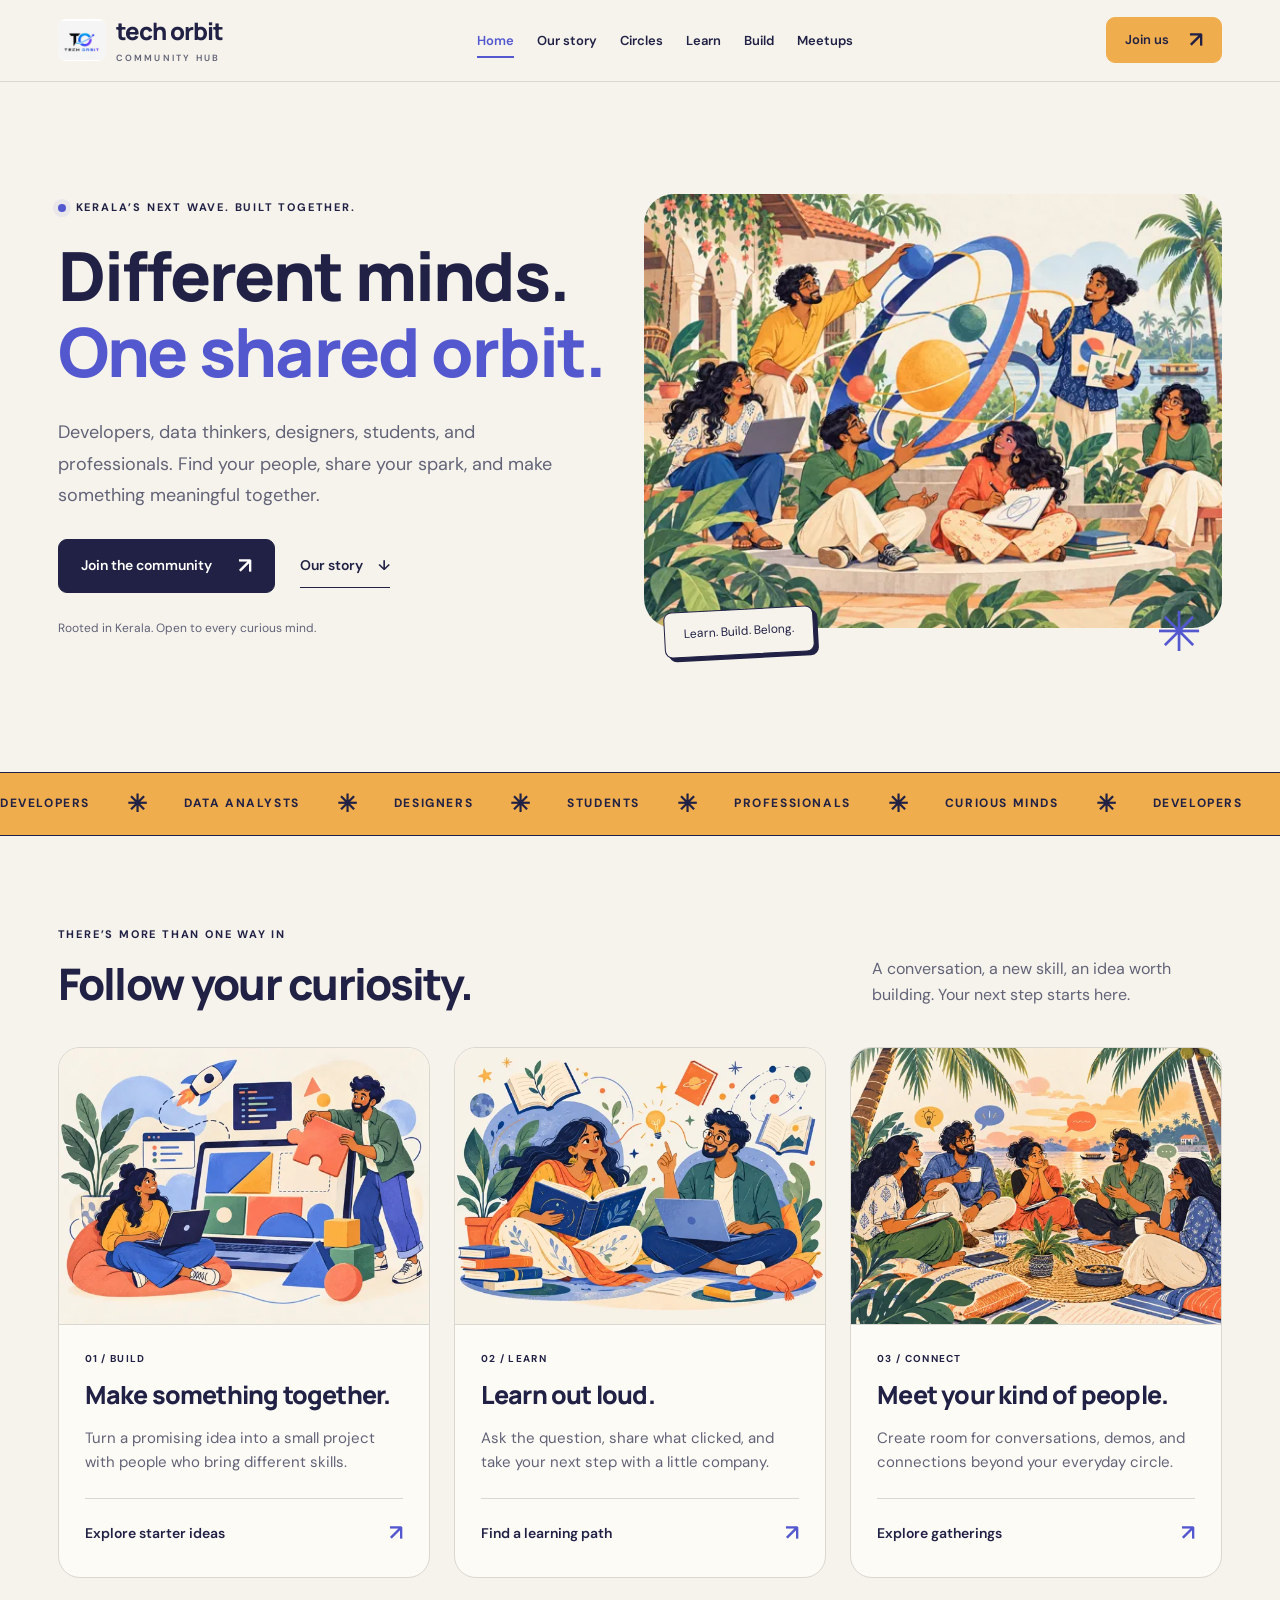
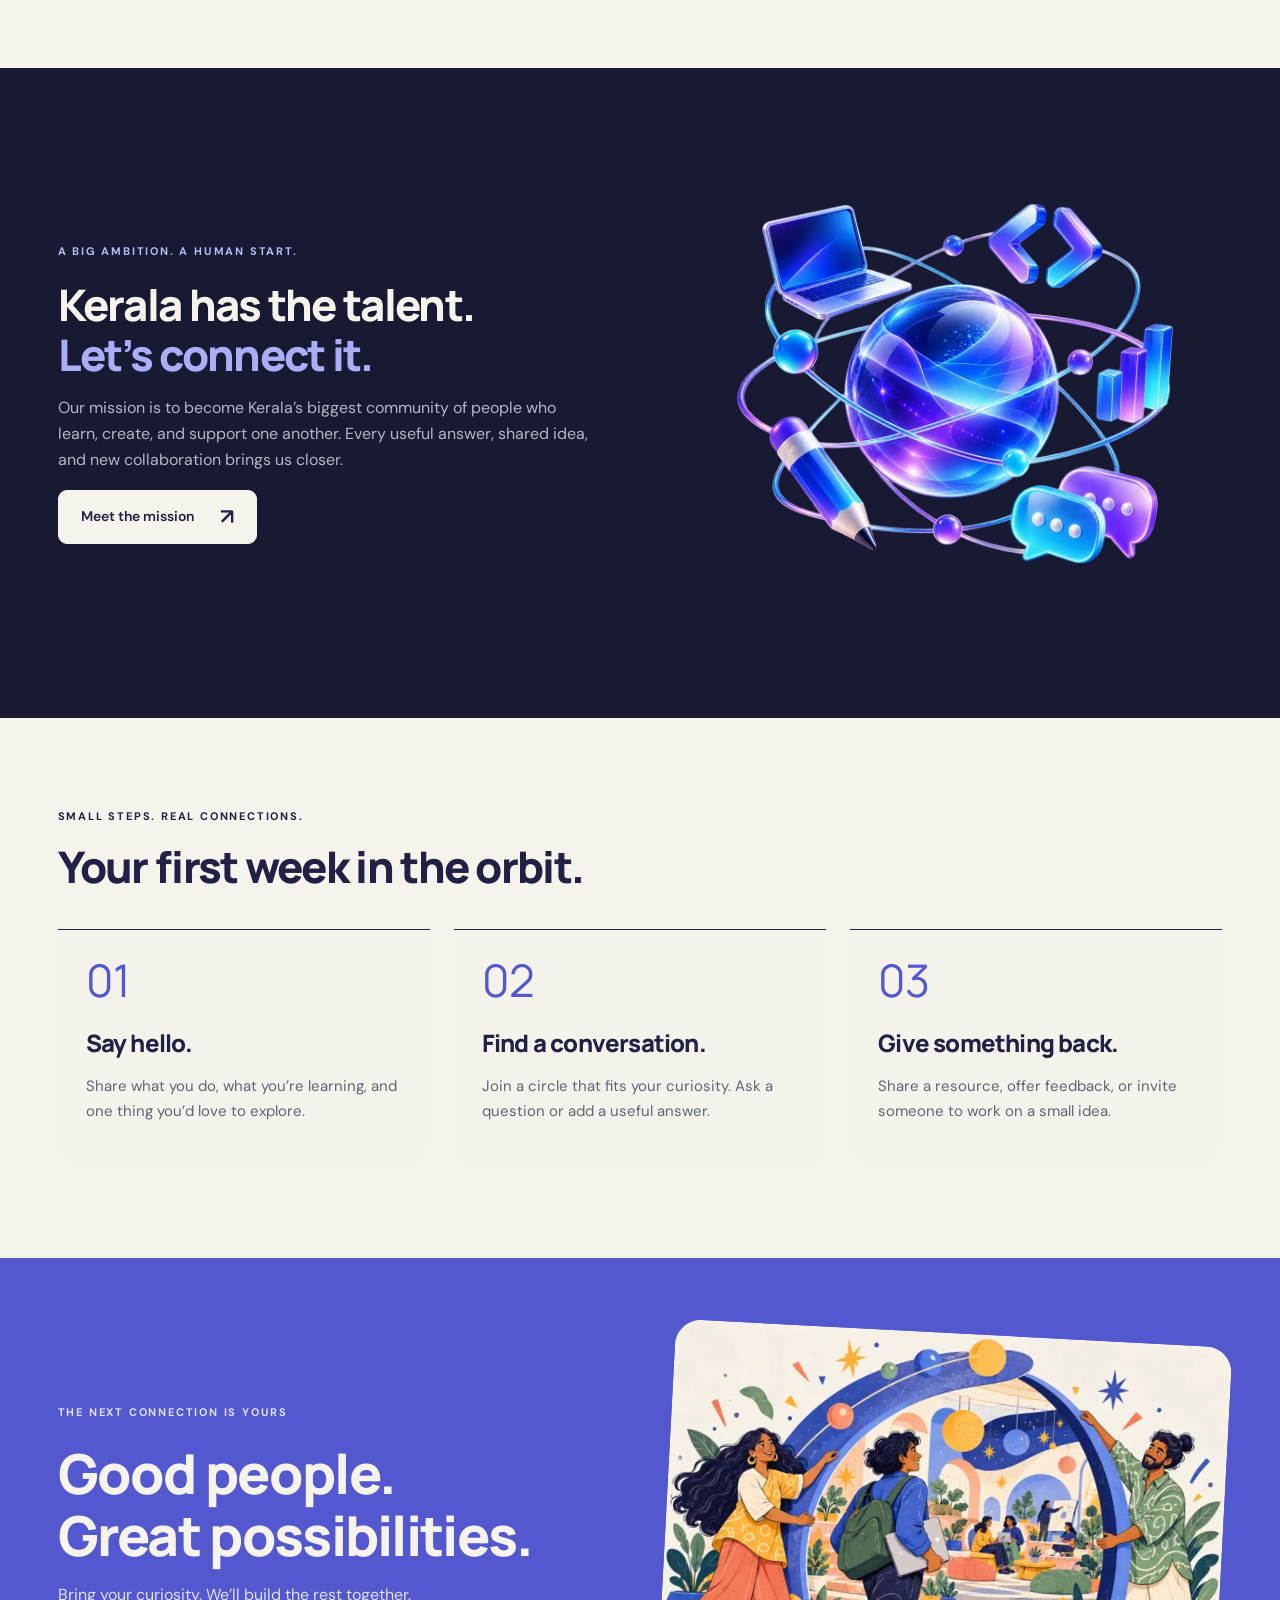
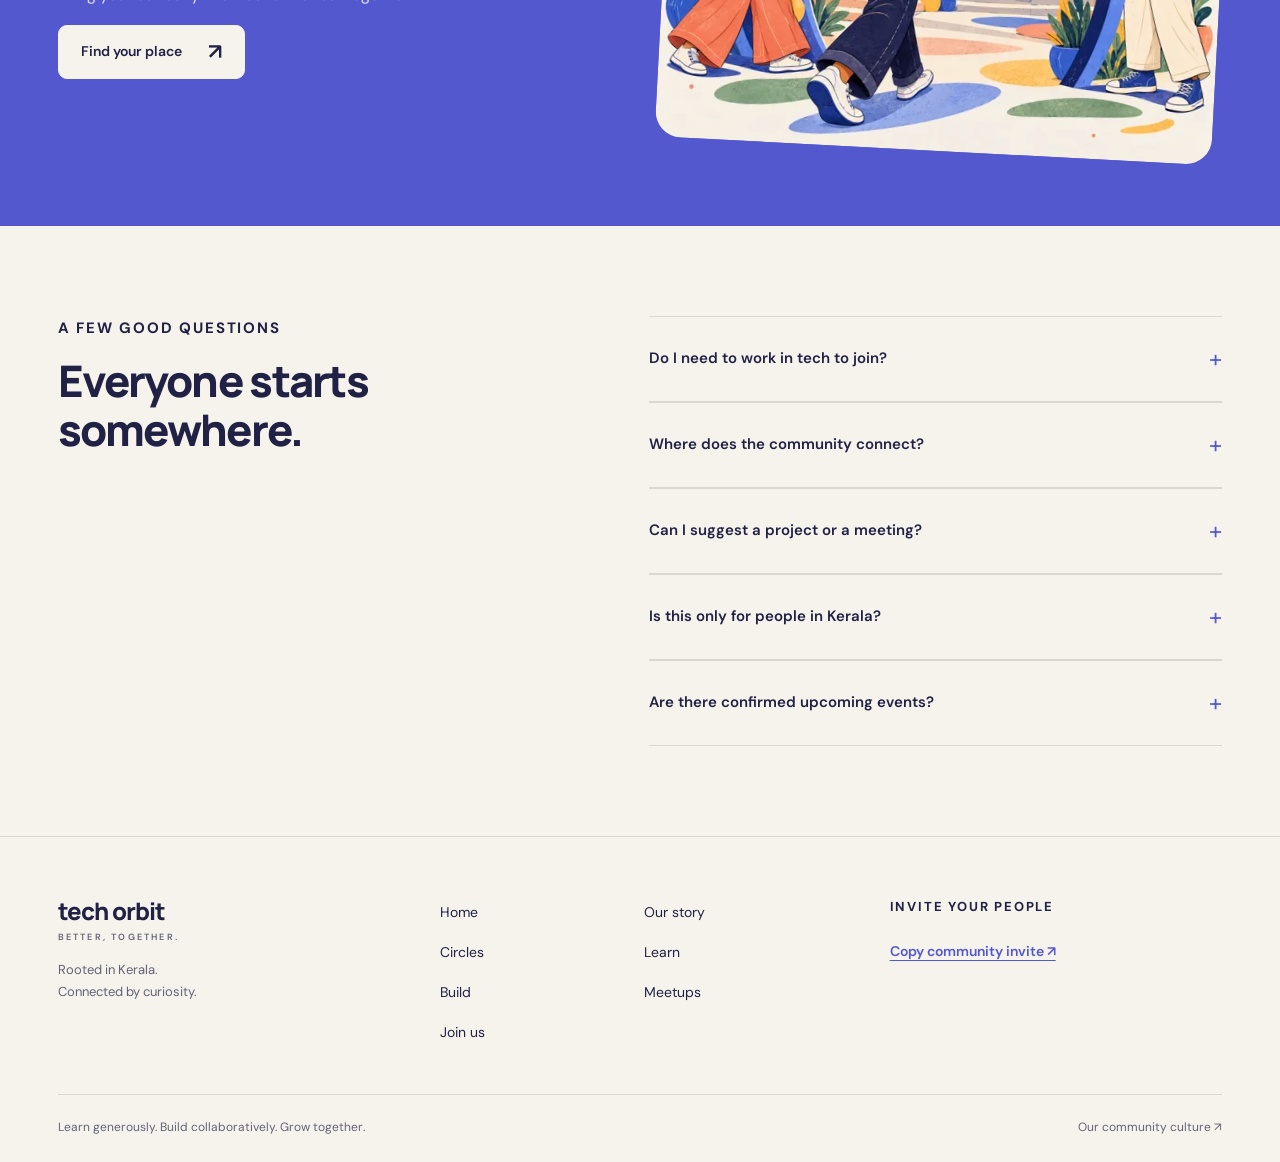
==== commit c2c7f27f: "Expand Tech Orbit into an illustrated, mobile-first community website Add seven complete pages, seve" ====
--- a/index.html
+++ b/index.html
@@ -1,11 +1,2 @@
 <!doctype html>
-<html lang="en"><head><meta charset="utf-8"><meta name="viewport" content="width=device-width, initial-scale=1"><meta name="description" content="Join Tech Orbit Hub: a Kerala-wide community for developers, data analysts, designers, students, and curious professionals to learn, collaborate, and build together."><title>Tech Orbit Hub — Build together. Go further.</title><link rel="icon" type="image/svg+xml" href="data:image/svg+xml,%3Csvg xmlns='http://www.w3.org/2000/svg' viewBox='0 0 32 32'%3E%3Crect width='32' height='32' rx='9' fill='%232754ff'/%3E%3Ccircle cx='16' cy='16' r='9' stroke='white' stroke-width='3' fill='none'/%3E%3Cpath d='M4 23L28 9' stroke='%238b7bff' stroke-width='4'/%3E%3C/svg%3E"><meta name="theme-color" content="#090c20"><link rel="preconnect" href="https://fonts.googleapis.com"><link rel="preconnect" href="https://fonts.gstatic.com" crossorigin><link rel="stylesheet" href="style.css?v=2"></head><body><div class="scroll-progress" aria-hidden="true"></div><a class="skip-link" href="#main-content">Skip to content</a>
-<header><a class="brand" href="#home" aria-label="Tech Orbit Hub home"><span class="brandmark"><img src="tech-orbit.png" width="836" height="693" decoding="async" alt="Tech Orbit logo"></span><span>tech orbit<span class="brand-sub">COMMUNITY HUB</span></span></a><button class="menu-toggle" type="button" aria-label="Open navigation" aria-expanded="false" aria-controls="main-navigation"><span></span><span></span></button><nav id="main-navigation" aria-label="Main navigation"><a href="#about">Our mission</a><a href="#circles">The circles</a><a href="#contribute">Get involved</a></nav><a class="button small" href="https://chat.whatsapp.com/DScUdJlVTf11HXQwdzAbPg" target="_blank" rel="noopener noreferrer">Join the community <span>+</span></a></header>
-<main id="main-content"><section id="home" class="hero"><div class="hero-copy"><div class="eyebrow"><span class="line"></span> KERALA’S NEXT WAVE. BUILT TOGETHER.</div><h1><span class="headline-line">Different minds.</span><span class="headline-line">Extraordinary</span><span class="headline-line accent">possibilities.</span></h1><p class="lead">Developers. Data thinkers. Designers. Dreamers.<br>Find your people, share your spark, and turn bold ideas into something real.</p><div class="hero-actions"><a class="button" href="https://chat.whatsapp.com/DScUdJlVTf11HXQwdzAbPg" target="_blank" rel="noopener noreferrer">Join Tech Orbit <span>+</span></a><a class="text-link" href="#circles">Explore the community</a></div><div class="hero-note"><span class="mini-avatars" aria-hidden="true"><b>&lt;/&gt;</b><b>▥</b><b>✳</b></span><span>Different skills.<br><strong>One shared direction.</strong></span></div></div><div class="hero-art" aria-label="A connected orbit of technology, creativity, and ideas"><div class="hero-aura" aria-hidden="true"></div><div class="art-inner"><img class="hero-illustration" src="orbit-hero.png" width="1024" height="1024" alt="A luminous blue and violet orbit connecting coding, data, design, and conversation" fetchpriority="high"><div class="floating-label label-a"><span class="label-icon">&lt;/&gt;</span><div>Build something.<small>Find your collaborators</small></div></div><div class="floating-label label-b"><span class="label-icon">✳</span><div>Share your spark.<small>Every perspective matters</small></div></div></div><div class="art-caption"><span>ONE COMMUNITY. ENDLESS POSSIBILITIES.</span><span>✳</span></div></div></section>
-<div class="discipline-strip" aria-label="Who the community is for"><div class="discipline-track"><span>DEVELOPERS</span><b>✳</b><span>DATA ANALYSTS</span><b>✳</b><span>DESIGNERS</span><b>✳</b><span>AI ENTHUSIASTS</span><b>✳</b><span>STUDENTS</span><b>✳</b><span>PROFESSIONALS</span></div></div>
-<section id="about" class="mission section"><div class="collaboration-art"><img src="orbit-together.png" width="1536" height="1024" loading="lazy" alt="A diverse group of professionals collaborating, sharing ideas, and working together"><span class="image-note">Better ideas happen between people.</span></div><div class="mission-layout"><div><div class="eyebrow">01 / OUR SHARED AMBITION</div><h2>Kerala has the talent.<br>Let’s bring it <span>together.</span></h2></div><div class="mission-copy"><p>We’re on a mission to become Kerala’s biggest community of people who learn, create, and support one another.</p><p class="muted">Tech is our starting point. Your curiosity is what matters. Whether you’re writing your first line of code, analysing complex data, building a business, or exploring a new field, there’s a place for you here.</p><div class="mission-values"><span>Share generously</span><span>Build collaboratively</span><span>Grow together</span></div></div></div></section>
-<section id="circles" class="circles section"><div class="section-heading"><div><div class="eyebrow">02 / FIND YOUR CIRCLE</div><h2>Many interests.<br><span>One orbit.</span></h2></div><p>Small conversations lead to big possibilities.<br>Explore the spaces inside our community.</p></div><div class="circle-tabs" role="tablist" aria-label="Community circles"><button role="tab" id="tab-builders" aria-controls="circle-detail" aria-selected="true" data-circle="builders">Builders</button><button role="tab" id="tab-learning" aria-controls="circle-detail" aria-selected="false" tabindex="-1" data-circle="learning">Learning Circle</button><button role="tab" id="tab-general" aria-controls="circle-detail" aria-selected="false" tabindex="-1" data-circle="general">General</button><button role="tab" id="tab-announcements" aria-controls="circle-detail" aria-selected="false" tabindex="-1" data-circle="announcements">Announcements</button></div><div class="circle-detail" id="circle-detail" role="tabpanel" aria-labelledby="tab-builders" tabindex="0"><div class="circle-number" aria-hidden="true">01<span>&lt;/&gt;</span></div><div><span id="circle-kicker" class="eyebrow">TECH ORBIT BUILDERS</span><h3 id="circle-title">Less “what if”.<br>More “let’s build”.</h3><p id="circle-description">Find collaborators, exchange feedback, and turn real-world problems into projects. Bring an idea, a skill, or the willingness to figure it out together.</p><div class="tags" id="circle-tags"><span>Projects</span><span>Collaboration</span><span>Feedback</span></div></div><a class="circle-join" href="https://chat.whatsapp.com/DScUdJlVTf11HXQwdzAbPg" target="_blank" rel="noopener noreferrer">Join the hub <span>+</span></a></div></section>
-<section id="contribute" class="contribute section"><div class="section-heading"><div><div class="eyebrow">03 / MAKE YOURSELF PART OF IT</div><h2>You don’t need all the answers.<br><span>Just something to share.</span></h2></div></div><div class="contribution-grid"><article><div class="contribution-symbol" aria-hidden="true">✳</div><span class="card-icon">01 / IDEAS</span><h3>Bring a fresh perspective.</h3><p>Spotted a problem worth solving? Share your idea with the community and find people who can help move it forward.</p><a href="https://chat.whatsapp.com/DScUdJlVTf11HXQwdzAbPg" target="_blank" rel="noopener noreferrer">Start a conversation <span>+</span></a></article><article><div class="contribution-symbol" aria-hidden="true">&lt;/&gt;</div><span class="card-icon">02 / KNOWLEDGE</span><h3>Teach what you know.</h3><p>A useful resource, a lesson from your work, or a question you’re exploring. Small contributions can make someone’s next step easier.</p><a href="https://chat.whatsapp.com/DScUdJlVTf11HXQwdzAbPg" target="_blank" rel="noopener noreferrer">Share with the circle <span>+</span></a></article><article><div class="contribution-symbol" aria-hidden="true">∞</div><span class="card-icon">03 / CONNECTION</span><h3>Show up for each other.</h3><p>Take part in discussions, suggest a meetup, and connect with people beyond your own field. Help someone build their confidence.</p><a href="https://chat.whatsapp.com/DScUdJlVTf11HXQwdzAbPg" target="_blank" rel="noopener noreferrer">Meet your community <span>+</span></a></article></div></section>
-<section class="join-section"><div class="join-orbit join-orbit-one" aria-hidden="true"></div><div class="join-orbit join-orbit-two" aria-hidden="true"></div><div class="eyebrow">YOUR NEXT CONNECTION STARTS HERE</div><h2>There’s room<br>in this orbit <em>for you.</em></h2><p>A learner today. A collaborator tomorrow.<br>Let’s see what we can build together.</p><a class="button light" href="https://chat.whatsapp.com/DScUdJlVTf11HXQwdzAbPg" target="_blank" rel="noopener noreferrer">Join Tech Orbit on WhatsApp <span>+</span></a><span class="join-footnote">Come with curiosity. Stay for the people.</span></section>
-<section class="faq section"><div><div class="eyebrow">A FEW THINGS YOU MIGHT WONDER</div><h2>Everyone starts<br><span>somewhere.</span></h2></div><div class="faq-list"><details open><summary>Do I need to work in tech to join?</summary><p>No. We welcome students, beginners, experienced professionals, and people from other fields. Curiosity and a willingness to support others matter more than your job title.</p></details><details><summary>Where does the community connect?</summary><p>Our hub is on WhatsApp, with spaces for Builders, Learning Circle, General, and Announcements. Open the invite link to join and explore the available groups.</p></details><details><summary>Can I contribute or suggest a meeting?</summary><p>Absolutely. Share your project idea, suggest a topic for a discussion or meetup, or offer to help someone. Coordinate meeting plans with the community admins.</p></details><details><summary>Is this only for people in Kerala?</summary><p>Kerala is our home and the focus of our ambition. People from anywhere are welcome to connect, contribute, and learn with us.</p></details></div></section>
-</main><div class="mobile-join"><span>Find your people.<small>Tech Orbit Hub</small></span><a class="button small" href="https://chat.whatsapp.com/DScUdJlVTf11HXQwdzAbPg" target="_blank" rel="noopener noreferrer">Join on WhatsApp <span>+</span></a></div><footer><a class="brand" href="#home"><span>tech orbit<span class="brand-sub">BETTER, TOGETHER.</span></span></a><span>Built on curiosity. Connected by community.</span><button id="share-button" type="button">Share the community <span>+</span></button><p id="share-status" role="status" aria-live="polite"></p></footer><script src="script.js?v=2" defer></script></body></html>
+<html lang="en"><head><meta charset="utf-8"><meta name="viewport" content="width=device-width, initial-scale=1, viewport-fit=cover"><title>Home — Tech Orbit Hub</title><meta name="description" content="Tech Orbit Hub: a Kerala-rooted community to learn, collaborate, share ideas, and build together. Explore home."><meta name="theme-color" content="#f6f3ec"><link rel="icon" href="tech-orbit.png"><link rel="stylesheet" href="style.css?v=3"><link rel="preconnect" href="https://fonts.googleapis.com"><link rel="preconnect" href="https://fonts.gstatic.com" crossorigin></head><body data-page="index"><div class="scroll-progress" aria-hidden="true"></div><a class="skip-link" href="#main-content">Skip to content</a><header><a class="brand" href="index.html" aria-label="Tech Orbit Hub home"><img src="tech-orbit.png" width="52" height="44" alt="Tech Orbit logo"><span>tech orbit<small>COMMUNITY HUB</small></span></a><button class="menu-toggle" type="button" aria-label="Open navigation" aria-controls="main-navigation" aria-expanded="false"><span></span><span></span></button><nav id="main-navigation" aria-label="Main navigation"><a href="index.html" aria-current="page">Home</a><a href="about.html">Our story</a><a href="circles.html">Circles</a><a href="learn.html">Learn</a><a href="projects.html">Build</a><a href="meetups.html">Meetups</a><a href="join.html" class="mobile-nav-join">Join the community ↗</a></nav><a class="button small header-join" href="join.html">Join us<span aria-hidden="true">↗</span></a></header><main id="main-content"><section class="hero home-hero" id="home"><div class="hero-copy"><p class="eyebrow"><span class="status-dot" aria-hidden="true"></span>KERALA’S NEXT WAVE. BUILT TOGETHER.</p><h1>Different minds.<br><em>One shared orbit.</em></h1><p class="lead">Developers, data thinkers, designers, students, and professionals. Find your people, share your spark, and make something meaningful together.</p><div class="actions"><a class="button " href="join.html">Join the community<span aria-hidden="true">↗</span></a><a class="text-link" href="about.html">Our story <span aria-hidden="true">↓</span></a></div><p class="hero-footnote">Rooted in Kerala. Open to every curious mind.</p></div><figure class="hero-art"><img class="" src="community.webp" srcset="community-small.webp 600w, community.webp 1200w" sizes="(max-width:680px) 90vw, (max-width:960px) 45vw, 40vw" width="1200" height="900" alt="Indian creatives sharing skills around an orbital sculpture in a leafy courtyard" fetchpriority="high" decoding="async"><figcaption><span class="floating-tag">Learn. Build. Belong.</span><span class="art-stamp" aria-hidden="true">✳</span></figcaption></figure></section><div class="ticker" aria-label="Everyone has a place here"><div class="ticker-track"><span>DEVELOPERS</span><b>✳</b><span>DATA ANALYSTS</span><b>✳</b><span>DESIGNERS</span><b>✳</b><span>STUDENTS</span><b>✳</b><span>PROFESSIONALS</span><b>✳</b><span>CURIOUS MINDS</span><b>✳</b></div></div><section class="section" id="explore"><div class="section-heading reveal"><div><p class="eyebrow">THERE’S MORE THAN ONE WAY IN</p><h2>Follow your curiosity.</h2></div><p>A conversation, a new skill, an idea worth building. Your next step starts here.</p></div><div class="grid three"><article class="art-card reveal"><a class="card-art" href="projects.html" aria-label="Make something together."><img class="" src="builders.webp" srcset="builders-small.webp 600w, builders.webp 1200w" sizes="(max-width:680px) 90vw, (max-width:960px) 45vw, 40vw" width="1200" height="900" alt="Turn a promising idea into a small project with people who bring different skills." loading="lazy" decoding="async"></a><div class="card-body"><p class="eyebrow">01 / BUILD</p><h3>Make something together.</h3><p>Turn a promising idea into a small project with people who bring different skills.</p><a class="card-link" href="projects.html">Explore starter ideas<span aria-hidden="true">↗</span></a></div></article><article class="art-card reveal"><a class="card-art" href="learn.html" aria-label="Learn out loud."><img class="" src="learning.webp" srcset="learning-small.webp 600w, learning.webp 1200w" sizes="(max-width:680px) 90vw, (max-width:960px) 45vw, 40vw" width="1200" height="900" alt="Ask the question, share what clicked, and take your next step with a little company." loading="lazy" decoding="async"></a><div class="card-body"><p class="eyebrow">02 / LEARN</p><h3>Learn out loud.</h3><p>Ask the question, share what clicked, and take your next step with a little company.</p><a class="card-link" href="learn.html">Find a learning path<span aria-hidden="true">↗</span></a></div></article><article class="art-card reveal"><a class="card-art" href="meetups.html" aria-label="Meet your kind of people."><img class="" src="meetups.webp" srcset="meetups-small.webp 600w, meetups.webp 1200w" sizes="(max-width:680px) 90vw, (max-width:960px) 45vw, 40vw" width="1200" height="900" alt="Create room for conversations, demos, and connections beyond your everyday circle." loading="lazy" decoding="async"></a><div class="card-body"><p class="eyebrow">03 / CONNECT</p><h3>Meet your kind of people.</h3><p>Create room for conversations, demos, and connections beyond your everyday circle.</p><a class="card-link" href="meetups.html">Explore gatherings<span aria-hidden="true">↗</span></a></div></article></div></section><section class="night-section"><div class="section split"><div class="reveal"><p class="eyebrow">A BIG AMBITION. A HUMAN START.</p><h2>Kerala has the talent.<br><em>Let’s connect it.</em></h2><p>Our mission is to become Kerala’s biggest community of people who learn, create, and support one another. Every useful answer, shared idea, and new collaboration brings us closer.</p><a class="button light" href="about.html">Meet the mission<span aria-hidden="true">↗</span></a></div><figure class="cosmic-art"><img src="orbit-cosmic.webp" width="1024" height="1024" loading="lazy" alt="A glowing blue and violet orbit connecting technology and creativity"></figure></div></section><section class="section"><div class="section-heading reveal"><div><p class="eyebrow">SMALL STEPS. REAL CONNECTIONS.</p><h2>Your first week in the orbit.</h2></div></div><div class="grid three steps"><article class="reveal"><span class="step-number">01</span><h3>Say hello.</h3><p>Share what you do, what you’re learning, and one thing you’d love to explore.</p></article><article class="reveal"><span class="step-number">02</span><h3>Find a conversation.</h3><p>Join a circle that fits your curiosity. Ask a question or add a useful answer.</p></article><article class="reveal"><span class="step-number">03</span><h3>Give something back.</h3><p>Share a resource, offer feedback, or invite someone to work on a small idea.</p></article></div></section><section class="join-banner"><div class="banner-copy reveal"><p class="eyebrow">THE NEXT CONNECTION IS YOURS</p><h2>Good people.<br>Great possibilities.</h2><p>Bring your curiosity. We’ll build the rest together.</p><a class="button light" href="join.html">Find your place<span aria-hidden="true">↗</span></a></div><figure><img class="" src="join.webp" srcset="join-small.webp 600w, join.webp 1200w" sizes="(max-width:680px) 90vw, (max-width:960px) 45vw, 40vw" width="1200" height="900" alt="Illustrated creatives welcoming someone through an orbital doorway" loading="lazy" decoding="async"></figure></section><section class="section faq"><div class="section-heading reveal"><div><p class="eyebrow">A FEW GOOD QUESTIONS</p><h2>Everyone starts somewhere.</h2></div></div><div class="faq-list"><details><summary>Do I need to work in tech to join?</summary><p>No. Students, beginners, experienced professionals, and people in other fields are welcome. A willingness to learn and support others matters more than a job title.</p></details><details><summary>Where does the community connect?</summary><p>Our hub is on WhatsApp, with spaces for Builders, Learning Circle, General, and Announcements. Join the hub to explore the available groups.</p></details><details><summary>Can I suggest a project or a meeting?</summary><p>Yes. Bring a clear idea to the group, invite feedback, and coordinate meeting plans with the admins. Our Build and Meetups pages help you prepare a useful starting point.</p></details><details><summary>Is this only for people in Kerala?</summary><p>Kerala is our home and the focus of our ambition. People from elsewhere are welcome to learn, connect, and contribute.</p></details><details><summary>Are there confirmed upcoming events?</summary><p>Event dates and venues will be shared by the admins in Announcements. The Meetups page currently offers gathering formats and a planning tool.</p></details></div></section></main><footer><div class="footer-top"><div><a class="brand" href="index.html"><span>tech orbit<small>BETTER, TOGETHER.</small></span></a><p>Rooted in Kerala.<br>Connected by curiosity.</p></div><nav aria-label="Footer navigation"><a href="index.html">Home</a><a href="about.html">Our story</a><a href="circles.html">Circles</a><a href="learn.html">Learn</a><a href="projects.html">Build</a><a href="meetups.html">Meetups</a><a href="join.html">Join us</a></nav><div><p class="eyebrow">INVITE YOUR PEOPLE</p><button class="text-button" id="share-button" type="button">Copy community invite ↗</button><p id="share-status" role="status"></p></div></div><div class="footer-bottom"><span>Learn generously. Build collaboratively. Grow together.</span><a href="about.html">Our community culture ↗</a></div></footer><div class="mobile-dock"><a href="circles.html">Find a circle</a><a class="button small" href="https://chat.whatsapp.com/DScUdJlVTf11HXQwdzAbPg" target="_blank" rel="noopener noreferrer">Join on WhatsApp<span aria-hidden="true">↗</span></a></div><noscript><style>header nav{display:grid;position:static;grid-template-columns:1fr 1fr}.menu-toggle{display:none}header{flex-wrap:wrap}.empty-state{display:none}</style></noscript><script src="script.js?v=3" defer></script></body></html>
--- a/style.css
+++ b/style.css
@@ -1,2 +1,12 @@
 @import url('https://fonts.googleapis.com/css2?family=DM+Sans:wght@400;500;600;700&family=Manrope:wght@400;500;600;700;800&display=swap');
-:root{--ink:#11152b;--muted:#687086;--blue:#5262ff;--violet:#946cff;--border:#e4e8f0;--night:#090c20;--white:#f5f6ff}*{box-sizing:border-box}html{scroll-behavior:smooth;scroll-padding-top:95px}body{margin:0;background:#fff;color:var(--ink);font-family:'DM Sans',Arial,sans-serif;font-size:1rem;line-height:1.65}a{color:inherit;text-decoration:none}button{font:inherit;cursor:pointer}img{max-width:100%;display:block}h1,h2,h3{font-family:Manrope,Arial,sans-serif;margin:0;line-height:1.12;font-weight:800;letter-spacing:-2px}header{position:sticky;top:0;z-index:30;display:flex;align-items:center;justify-content:space-between;gap:25px;padding:19px max(5%,calc((100vw - 1320px)/2));background:#090c20f0;backdrop-filter:blur(20px);border-bottom:1px solid #ffffff13;color:#fff}.brand{display:flex;align-items:center;gap:12px;font-size:23px;font-family:Manrope,Arial,sans-serif;letter-spacing:-.8px;font-weight:800;line-height:1.2}.brandmark{width:54px;height:45px;background:white;border-radius:10px;overflow:hidden;flex-shrink:0}.brandmark img{width:54px;height:45px;object-fit:contain}.brand-sub{display:block;font-size:.75rem;letter-spacing:1.6px;font-family:'DM Sans',Arial,sans-serif;line-height:1.8;font-weight:500;margin-top:4px;color:#b2bbd4}nav{display:flex;gap:30px;font-size:.875rem;color:#bec5dc;font-weight:500}nav a{padding:8px 0;position:relative}nav a::after{content:'';position:absolute;height:2px;bottom:2px;left:0;width:100%;background:#a195ff;transform:scaleX(0);transform-origin:left;transition:transform .25s}nav a:hover,nav a.is-active{color:white}nav a:hover::after,nav a.is-active::after{transform:scaleX(1)}.button{display:inline-flex;align-items:center;justify-content:center;gap:28px;border-radius:12px;padding:17px 25px;background:linear-gradient(110deg,#5262ff,#7656ee);color:#fff;font-weight:600;box-shadow:0 7px 30px #6455ff28;transition:transform .2s,box-shadow .2s}.button span{font-size:24px;font-weight:400;line-height:1}.button:hover{transform:translateY(-4px);box-shadow:0 14px 40px #6455ff50}.button.small{font-size:.875rem;padding:12px 18px;gap:20px}.hero{display:grid;grid-template-columns:1.08fr 1fr;align-items:center;gap:15px;background:radial-gradient(ellipse at 85% 30%,#31266065,transparent 48%),radial-gradient(ellipse at 10% 95%,#18325530,transparent 40%),var(--night);padding:60px max(5%,calc((100vw - 1320px)/2)) 55px;color:#fff;min-height:760px;overflow:hidden;position:relative}.hero-copy{position:relative;z-index:3;min-width:0}.eyebrow{font-size:.75rem;font-weight:700;letter-spacing:1.7px;line-height:1.6}.hero .eyebrow{display:flex;align-items:center;gap:12px;color:#b6b5e3}.line{width:26px;height:2px;background:#927bff;display:block}h1{font-size:clamp(54px,5.65vw,84px);letter-spacing:-4px;line-height:1.12;margin:28px 0}.headline-line{display:block}.headline-line.accent{color:#aa9bff;background:linear-gradient(110deg,#86bcff,#a198ff 60%,#cf97ff);-webkit-background-clip:text;background-clip:text;-webkit-text-fill-color:transparent}.lead{font-size:18px;line-height:1.8;color:#aeb7ce;max-width:510px;margin:24px 0 30px}.hero-actions{display:flex;align-items:center;gap:28px;flex-wrap:wrap}.text-link{font-size:.875rem;font-weight:600;padding:8px 0;border-bottom:1px solid #66728e;color:#d7dced}.hero-note{display:flex;align-items:center;gap:16px;margin-top:32px;color:#939ebc;font-size:.875rem;line-height:1.5}.hero-note strong{font-weight:500;color:#d1d8ea}.mini-avatars{display:flex;padding-left:6px}.mini-avatars b{font-size:16px;font-weight:500;width:40px;height:40px;display:grid;place-items:center;border-radius:50%;border:3px solid var(--night);margin-left:-6px;background:#2d3464;color:#a9b4ff}.mini-avatars b:nth-child(2){background:#473163;color:#d0b0ff}.mini-avatars b:nth-child(3){background:#213f53;color:#98d7f1}.hero-art{position:relative;min-width:0;perspective:1100px;align-self:stretch;display:flex;flex-direction:column;justify-content:center}.hero-aura{position:absolute;inset:20% 2% 8%;background:radial-gradient(ellipse,#654dff44,transparent 66%);filter:blur(30px);animation:aura 9s ease-in-out infinite}.art-inner{position:relative;transform:rotateX(var(--tilt-y,0deg)) rotateY(var(--tilt-x,0deg));transition:transform .2s ease-out;will-change:transform}.hero-illustration{position:relative;width:115%;max-width:115%;margin-left:-4%;height:auto;aspect-ratio:1;object-fit:contain;animation:levitate 9s ease-in-out infinite;filter:drop-shadow(0 25px 55px #392dba30)}.floating-label{position:absolute;display:flex;align-items:center;gap:12px;padding:15px 18px;border-radius:14px;color:#eef0ff;background:#19223bbd;border:1px solid #bac9ff23;backdrop-filter:blur(18px);box-shadow:0 15px 55px #00000025;font-size:.875rem;font-weight:600;animation:levitate 8s ease-in-out infinite;z-index:2}.floating-label small{font-size:.75rem;font-weight:400;display:block;color:#a5b0ca;margin-top:2px}.label-icon{display:grid;place-items:center;background:#7569ff22;color:#bbb4ff;border-radius:9px;width:36px;height:36px;font-size:23px}.label-a{top:12%;left:-2%;animation-delay:-3s}.label-b{bottom:12%;right:-2%;animation-delay:-6s}.art-caption{display:flex;justify-content:space-between;align-items:center;gap:20px;color:#8f99b9;font-size:.75rem;letter-spacing:1.4px;margin:0 8%}.art-caption>span:last-child{font-size:30px;color:#8f7fff}.discipline-strip{background:#12162e;color:#c1c8e2;overflow:hidden;border-block:1px solid #ffffff0c;padding:24px 0}.discipline-track{display:flex;width:max-content;align-items:center;gap:36px;animation:marquee 35s linear infinite;will-change:transform}.discipline-track span{white-space:nowrap;font-size:.8125rem;letter-spacing:1.5px;font-weight:600}.discipline-track b{color:#7a68ce;font-size:20px}.discipline-strip:hover .discipline-track{animation-play-state:paused}.section{max-width:1450px;margin:auto;padding:90px 5%}h2{font-size:clamp(34px,3.3vw,49px);line-height:1.18;letter-spacing:-1.8px;margin-top:18px}h2>span{color:#5555e9}.mission{display:grid;grid-template-columns:1.05fr 1fr;align-items:center;gap:7%;padding-top:95px;padding-bottom:95px}.collaboration-art{position:relative;border-radius:28px;overflow:hidden;background:#f3f2fd;box-shadow:0 20px 70px #1923450b}.collaboration-art img{width:100%;height:auto;aspect-ratio:1.22;object-fit:cover;transition:transform .8s}.collaboration-art:hover img{transform:scale(1.035)}.image-note{position:absolute;bottom:16px;left:16px;right:16px;text-align:center;padding:13px 15px;border:1px solid #fff;border-radius:12px;background:#ffffffd9;backdrop-filter:blur(12px);font-size:.875rem;font-weight:500}.mission-copy p{color:var(--muted);font-size:1rem;margin:22px 0}.mission-copy>p:first-child{color:#303950;font-size:18px}.mission-values{display:flex;flex-wrap:wrap;gap:8px;margin-top:25px}.mission-values span{font-size:.8125rem;padding:7px 10px;border-radius:6px;background:#f1f2ff;color:#5156a7}.circles{max-width:none;background:#0d1127;color:var(--white);padding:85px max(5%,calc((100vw - 1320px)/2))}.circles h2>span{color:#a49bff}.circles .eyebrow{color:#a29bd1}.section-heading{display:flex;align-items:end;justify-content:space-between;gap:30px}.section-heading>p{font-size:1rem;margin:0;color:#8e99b5}.circle-tabs{display:flex;gap:10px;margin-top:35px;padding:8px;background:#ffffff05;border:1px solid #ffffff10;border-radius:14px;max-width:750px}.circle-tabs button{border:0;padding:13px 22px;border-radius:9px;background:transparent;min-height:48px;color:#a8b2cc;font-size:.875rem;font-weight:500;transition:background .2s,color .2s;white-space:nowrap}.circle-tabs button[aria-selected=true]{background:#6659ec;color:#fff;box-shadow:0 3px 16px #5547da30}.circle-detail{display:grid;grid-template-columns:180px 1fr auto;align-items:center;gap:40px;margin-top:26px;padding:40px;border:1px solid #aaa4ff20;background:radial-gradient(ellipse at 0% 0%,#50409935,transparent 55%),#171c38;border-radius:20px;min-height:325px}.circle-number{font-size:87px;color:#7f75bf;font-family:Manrope;font-weight:800;line-height:1}.circle-number span{display:block;color:#b0a1ff;font-size:46px;margin-top:18px}.circle-detail h3{font-size:33px;letter-spacing:-1.2px;line-height:1.25;margin-top:14px}.circle-detail p{font-size:1rem;color:#a3adc7;max-width:550px}.tags{display:flex;flex-wrap:wrap;gap:8px}.tags span{padding:5px 10px;border:1px solid #ffffff14;border-radius:6px;font-size:.8125rem;color:#b9c3df}.circle-join{display:flex;gap:18px;align-self:end;white-space:nowrap;font-size:.875rem;font-weight:600;min-height:44px;align-items:center}.circle-join span{font-size:23px;color:#aca0ff}.circle-switch{animation:panel-in .35s ease both}.contribute{padding-top:90px}.contribution-grid{display:grid;grid-template-columns:repeat(3,1fr);gap:22px;margin-top:38px}.contribution-grid article{padding:30px;border:1px solid #e4e5f3;border-radius:20px;background:linear-gradient(150deg,#f4f3ff,#fff 70%);position:relative;overflow:hidden;transition:transform .3s,box-shadow .3s}.contribution-grid article:nth-child(2){background:linear-gradient(150deg,#eff4ff,#fff 70%)}.contribution-grid article:nth-child(3){background:linear-gradient(150deg,#edf8ff,#fff 70%)}.contribution-grid article:hover{transform:translateY(-8px);box-shadow:0 20px 55px #3a3d7912}.contribution-symbol{font-family:Manrope;font-size:68px;color:#6855ed;line-height:1.1;height:110px;display:flex;align-items:center;letter-spacing:-5px;text-shadow:5px 7px 0 #dfd9ff;transition:transform .4s}.contribution-grid article:nth-child(2) .contribution-symbol{color:#467ce4;text-shadow:5px 7px 0 #dce7ff;font-size:53px}.contribution-grid article:nth-child(3) .contribution-symbol{color:#4196b9;text-shadow:5px 7px 0 #d9eff8;font-size:86px}.contribution-grid article:hover .contribution-symbol{transform:rotate(-7deg) translateY(-4px)}.card-icon{font-size:.75rem;color:#696b9b;letter-spacing:1.4px;font-weight:700}.contribution-grid h3{font-size:27px;letter-spacing:-.9px;line-height:1.25;margin-top:16px}.contribution-grid p{color:var(--muted);font-size:1rem;line-height:1.75}.contribution-grid a{display:flex;justify-content:space-between;gap:20px;align-items:center;font-size:.875rem;font-weight:600;min-height:44px;margin-top:22px}.contribution-grid a span{color:var(--blue);font-size:22px}.join-section{position:relative;overflow:hidden;background:radial-gradient(ellipse at 50% 100%,#5d41cb55,transparent 70%),var(--night);color:white;padding:105px 6%;text-align:center}.join-section>*:not(.join-orbit){position:relative;z-index:1}.join-section .eyebrow{color:#b6a8ef}.join-section h2{font-size:clamp(46px,5.7vw,82px);line-height:1.08;letter-spacing:-3px;margin-top:25px}.join-section h2 em{font-style:normal;color:#b3a3ff}.join-section p{font-size:18px;color:#a9b0cb;margin:28px auto}.button.light{background:#fff;color:#25274a;box-shadow:0 0 45px #a899ff15}.join-footnote{display:block;font-size:.875rem;color:#8d95b4;margin-top:23px}.join-orbit{position:absolute;left:50%;top:53%;width:1050px;height:370px;border:1px solid #aca0ff23;border-radius:50%;transform:translate(-50%,-50%) rotate(-25deg);animation:orbit-sway 20s ease-in-out infinite;pointer-events:none}.join-orbit-two{width:1050px;height:500px;transform:translate(-50%,-50%) rotate(25deg);animation-direction:reverse}.faq{display:grid;grid-template-columns:1fr 1.15fr;gap:10%}.faq-list details{border-bottom:1px solid var(--border);padding:23px 0}.faq-list details:first-child{padding-top:0}.faq summary{font-weight:600;cursor:pointer;list-style:none;position:relative;padding-right:34px;min-height:30px}.faq summary::after{content:'+';position:absolute;right:0;top:-4px;font-size:24px;color:var(--blue)}.faq details[open] summary::after{content:'−'}.faq p{color:var(--muted);font-size:1rem;margin-bottom:0}footer{background:#f7f8fc;padding:35px 5%;display:flex;flex-wrap:wrap;align-items:center;justify-content:space-between;gap:25px;color:var(--muted);font-size:.875rem;border-top:1px solid var(--border)}footer .brand{color:var(--ink)}footer .brand-sub{color:var(--muted)}footer button{background:transparent;border:0;min-height:44px;font-size:.875rem;color:var(--ink);font-weight:600}footer button span{color:var(--blue);font-size:20px;margin-left:18px}#share-status{width:100%;margin:0;color:var(--blue)}#share-status:empty{display:none}.skip-link{position:fixed;top:-100px;left:15px;padding:12px 20px;border-radius:7px;background:#fff;color:var(--ink);z-index:100}.skip-link:focus{top:12px}.scroll-progress{position:fixed;top:0;left:0;width:100%;height:3px;z-index:100;background:linear-gradient(90deg,#657bff,#b983ff);transform:scaleX(var(--progress,0));transform-origin:left;pointer-events:none}.menu-toggle,.mobile-join{display:none}:focus-visible{outline:3px solid #a17cff;outline-offset:5px}.js-motion .reveal{opacity:0;transform:translateY(30px);transition:opacity .8s ease,transform .8s cubic-bezier(.2,.7,.2,1)}.js-motion .reveal.is-visible{opacity:1;transform:none}.js-motion .contribution-grid article:nth-child(2){transition-delay:.08s}.js-motion .contribution-grid article:nth-child(3){transition-delay:.16s}@keyframes levitate{50%{transform:translateY(-16px)}}@keyframes aura{50%{opacity:.5;transform:scale(1.15)}}@keyframes marquee{to{transform:translateX(-50%)}}@keyframes panel-in{from{opacity:.3;transform:translateY(8px)}to{opacity:1;transform:none}}@keyframes orbit-sway{50%{rotate:15deg}}@media(min-width:1500px){.hero{min-height:800px}.hero-illustration{width:110%;max-width:110%}}@media(max-width:1100px){nav{gap:18px}.hero{min-height:660px}h1{font-size:60px;letter-spacing:-3px}.brandmark{display:none}.hero-art{margin-left:-30px}.floating-label{padding:12px;font-size:.8125rem}.floating-label small{font-size:.75rem}.label-a{left:0;top:8%}.label-b{right:0;bottom:8%}.circle-detail{grid-template-columns:120px 1fr;gap:25px}.circle-join{grid-column:2}.circle-number{font-size:70px}.contribution-grid article{padding:25px}.contribution-grid h3{font-size:25px}.mission{gap:5%}.mission h2{font-size:36px}}@media(max-width:760px){header{padding:13px 6%;gap:15px}.brandmark{display:block;width:45px;height:38px}.brandmark img{width:45px;height:38px}.brand{font-size:20px;gap:9px}.brand-sub{letter-spacing:1px}header>.button{display:none}.menu-toggle{display:flex;flex-direction:column;justify-content:center;align-items:center;gap:5px;width:44px;height:44px;background:#ffffff08;border:1px solid #ffffff20;border-radius:9px}.menu-toggle span{height:2px;width:18px;background:#fff;transition:transform .2s}.menu-toggle[aria-expanded=true] span:first-child{transform:translateY(3.5px) rotate(45deg)}.menu-toggle[aria-expanded=true] span:last-child{transform:translateY(-3.5px) rotate(-45deg)}nav{display:none;position:absolute;top:100%;left:0;right:0;background:#10162e;border-bottom:1px solid #ffffff14;padding:12px 6% 22px}nav.is-open{display:grid;gap:0}nav a{padding:14px 0;font-size:1rem}.hero{grid-template-columns:1fr;padding:40px 6% 30px;min-height:0;gap:20px}.hero .eyebrow{font-size:.75rem;letter-spacing:1px}.line{width:17px;flex-shrink:0}h1{font-size:clamp(42px,9.9vw,72px);letter-spacing:-2.4px;line-height:1.13;margin:25px 0}.lead{font-size:1rem;max-width:540px;margin:20px 0 25px}.hero-actions{gap:20px}.hero-actions .button{padding:15px 20px;font-size:.875rem}.hero-note{margin-top:25px}.hero-art{margin:0;max-width:500px;width:100%;justify-self:center}.hero-illustration{width:100%;max-width:100%;margin:0;aspect-ratio:1}.floating-label{font-size:.8125rem;padding:11px 13px;gap:9px}.label-icon{width:30px;height:30px;font-size:19px}.label-a{top:10%;left:0}.label-b{right:0;bottom:9%}.art-caption{margin:3px 0 0;font-size:.75rem;letter-spacing:1px}.discipline-strip{padding:19px 0}.discipline-track{gap:25px;animation-duration:30s}.section{padding:60px 6%}.mission{grid-template-columns:1fr;gap:35px}.mission-layout{grid-row:1}.mission h2{font-size:36px}.collaboration-art{border-radius:20px;max-width:560px;width:100%;justify-self:center}.collaboration-art img{aspect-ratio:1.35}.mission-copy p{margin:18px 0}.image-note{font-size:.8125rem;bottom:12px;left:12px;right:12px}.section-heading{display:block}.section-heading>p{margin-top:22px}h2{font-size:35px;letter-spacing:-1.2px}.circles{padding:60px 6%}.circle-tabs{display:grid;grid-template-columns:1fr 1fr;gap:8px;margin-top:27px;padding:8px}.circle-tabs button{padding:12px 6px;white-space:normal}.circle-detail{grid-template-columns:1fr;gap:24px;padding:25px;min-height:440px}.circle-number{font-size:43px;display:flex;align-items:center;justify-content:space-between}.circle-number span{font-size:32px;margin:0}.circle-detail h3{font-size:30px}.circle-join{grid-column:auto;justify-self:start}.contribution-grid{grid-template-columns:1fr;gap:18px;margin-top:30px}.contribution-grid article{padding:25px}.contribution-symbol{height:90px;font-size:62px}.contribution-grid h3{font-size:27px;max-width:none}.join-section{padding:75px 6%}.join-section h2{font-size:clamp(42px,10.5vw,62px);letter-spacing:-2px}.join-section p{font-size:1rem}.join-section .button{font-size:.875rem;padding:16px 20px;gap:20px}.join-orbit{width:760px}.faq{grid-template-columns:1fr;gap:32px}.faq summary{font-size:1rem}.mobile-join{display:flex;position:fixed;bottom:0;left:0;right:0;z-index:40;background:#0d132def;border-top:1px solid #aaa3ff25;backdrop-filter:blur(18px);justify-content:space-between;align-items:center;gap:10px;padding:12px 6% calc(12px + env(safe-area-inset-bottom));color:#fff;transform:translateY(120%);transition:transform .3s}.mobile-join.is-visible{transform:none}.mobile-join>span{font-size:.875rem;font-weight:600;line-height:1.4}.mobile-join small{display:block;font-size:.75rem;color:#a2acc8;font-weight:400}.mobile-join .button{font-size:.8125rem;gap:10px;padding:12px 14px}footer{padding:30px 6% 115px}footer>span{width:100%}.art-inner{transform:none;will-change:auto}.js-motion .contribution-grid article{transition-delay:0!important}}@media(max-width:360px){h1{font-size:40px}.hero .eyebrow{letter-spacing:.5px}.floating-label{font-size:.75rem;padding:10px}.floating-label small{font-size:.75rem}.label-icon{display:none}.hero-actions{gap:15px}.text-link{font-size:.8125rem}.mobile-join>span{font-size:.8125rem}.art-caption{letter-spacing:.4px}}@media(prefers-reduced-motion:reduce){html{scroll-behavior:auto}*,*::before,*::after{animation:none!important;transition:none!important}.js-motion .reveal{opacity:1;transform:none}.discipline-track{width:auto;flex-wrap:wrap;justify-content:center;padding-inline:20px}.discipline-track>.marquee-copy{display:none}.art-inner{transform:none!important}.hero-illustration{transform:none!important}}
+:root{--paper:#f6f3ec;--ink:#202144;--blue:#5358cf;--muted:#626377;--line:#d9d7d0;--orange:#f0ad4e;--sage:#e6ebe2;--night:#181932;--radius:22px}*{box-sizing:border-box}html{scroll-behavior:smooth;scroll-padding-top:105px}body{margin:0;color:var(--ink);background:var(--paper);font-family:'DM Sans',Arial,sans-serif;line-height:1.65;font-size:16px}a{color:inherit;text-decoration:none}button,input,select,textarea{font:inherit}button{cursor:pointer}img{display:block;max-width:100%;height:auto}figure{margin:0}h1,h2,h3{font-family:Manrope,Arial,sans-serif;line-height:1.13;margin:0;letter-spacing:-1.7px;font-weight:800}h1{font-size:clamp(46px,5.3vw,78px)}h2{font-size:clamp(32px,3.4vw,49px)}h3{font-size:25px;letter-spacing:-.8px;line-height:1.25}h1 em,h2 em{font-style:normal;color:var(--blue)}p{margin:16px 0;color:var(--muted)}[hidden]{display:none!important}:focus-visible{outline:3px solid var(--blue);outline-offset:5px}button,a,input,summary,select{-webkit-tap-highlight-color:transparent}.eyebrow{font-size:11px;font-weight:700;letter-spacing:1.8px;line-height:1.6;color:var(--ink);margin:0 0 20px}.small-note{font-size:14px}.optional{font-weight:400;color:var(--muted)}
+header{position:sticky;top:0;z-index:50;background:#f6f3ecf5;backdrop-filter:blur(16px);border-bottom:1px solid var(--line);display:flex;align-items:center;justify-content:space-between;gap:24px;padding:17px max(4.5%,calc((100vw - 1320px)/2))}.brand{display:flex;align-items:center;gap:10px;font-family:Manrope,Arial,sans-serif;font-weight:800;font-size:24px;letter-spacing:-1px;line-height:1.2;flex-shrink:0}.brand img{width:48px;height:42px;object-fit:contain;border-radius:8px;background:#fff}.brand small{display:block;font:600 9px 'DM Sans',Arial,sans-serif;letter-spacing:2.2px;margin-top:6px;color:var(--muted)}header nav{display:flex;align-items:center;gap:23px;font-size:13px;font-weight:600}header nav a{position:relative;padding:12px 0;white-space:nowrap}header nav a::after{content:'';position:absolute;bottom:5px;left:0;right:0;height:2px;background:var(--blue);transform:scaleX(0);transform-origin:left;transition:transform .2s}header nav a:hover::after,header nav a[aria-current=page]::after{transform:scaleX(1)}header nav a[aria-current=page]{color:var(--blue)}.button{display:inline-flex;align-items:center;justify-content:center;gap:26px;background:var(--ink);color:#fff;border:1px solid var(--ink);padding:15px 22px;border-radius:9px;font-size:14px;font-weight:600;min-height:50px;line-height:1.4;transition:transform .25s,box-shadow .25s}.button:hover{transform:translateY(-3px);box-shadow:4px 6px 0 #5358cf25}.button span{font-size:22px;line-height:1}.button.small{min-height:44px;padding:11px 18px;gap:20px;font-size:13px}.button.light{background:var(--paper);border-color:var(--paper);color:var(--ink)}.header-join{background:var(--orange);border-color:var(--orange);color:var(--ink)}.menu-toggle,.mobile-nav-join,.mobile-dock{display:none}.skip-link{position:fixed;left:16px;top:-90px;z-index:100;background:#fff;padding:12px 18px;border:2px solid var(--blue);border-radius:8px}.skip-link:focus{top:10px}.scroll-progress{position:fixed;top:0;left:0;right:0;height:3px;background:var(--blue);transform:scaleX(var(--progress,0));transform-origin:left;z-index:100;pointer-events:none}
+.hero{max-width:1450px;margin:auto;display:grid;grid-template-columns:1fr 1.05fr;gap:35px;align-items:center;padding:72px 4.5% 70px;min-height:630px}.home-hero{padding-block:82px;min-height:690px}.hero-copy{min-width:0}.hero .eyebrow{display:flex;gap:10px;align-items:center}.status-dot{display:inline-block;width:8px;height:8px;flex-shrink:0;border-radius:50%;background:var(--blue);box-shadow:0 0 0 5px #5358cf14}.lead{font-size:18px;line-height:1.75;max-width:520px;margin:27px 0}.actions{display:flex;align-items:center;flex-wrap:wrap;gap:25px}.text-link{font-size:14px;font-weight:600;display:inline-flex;align-items:center;gap:15px;min-height:44px;border-bottom:1px solid var(--ink)}.hero-footnote{font-size:12px;margin-top:26px}.hero-art{position:relative;min-width:0;perspective:1000px}.hero-art>img{width:100%;border-radius:30px;aspect-ratio:4/3;object-fit:cover;transform:rotate(var(--art-rotation,0deg));transition:transform .4s}.hero-art figcaption{display:flex;justify-content:space-between;align-items:center;position:relative;margin:-23px 20px 0}.floating-tag{font-size:12px;padding:12px 19px;border:1px solid var(--ink);border-radius:8px;background:var(--paper);box-shadow:4px 4px 0 var(--ink);transform:rotate(-3deg);animation:float 8s ease-in-out infinite}.art-stamp{font-size:55px;line-height:1;color:var(--blue);animation:spin 28s linear infinite}.ticker{border-block:1px solid var(--ink);background:var(--orange);overflow:hidden;padding:19px 0}.ticker-track{display:flex;align-items:center;gap:37px;width:max-content;animation:ticker 40s linear infinite}.ticker-track span{font-size:12px;font-weight:700;letter-spacing:1.6px;white-space:nowrap}.ticker-track b{font-size:24px;line-height:1}.ticker:hover .ticker-track{animation-play-state:paused}.ticker-copy{display:contents}
+.section{max-width:1450px;margin:auto;padding:90px 4.5%}.section.compact{padding-block:45px 80px}.section-heading{display:flex;justify-content:space-between;align-items:end;gap:45px;margin-bottom:38px}.section-heading .eyebrow{margin-bottom:16px}.section-heading>div{max-width:760px}.section-heading>p{max-width:350px;margin:0}.grid{display:grid;gap:24px}.grid.three{grid-template-columns:repeat(3,minmax(0,1fr))}.grid.two{grid-template-columns:repeat(2,minmax(0,1fr))}.art-card{border:1px solid var(--line);border-radius:var(--radius);background:#fdfbf6;overflow:hidden;min-width:0;transition:transform .3s,box-shadow .3s}.art-card:hover{transform:translateY(-5px);box-shadow:0 15px 32px #2021440c}.card-art{display:block;overflow:hidden;aspect-ratio:4/3;border-bottom:1px solid var(--line);background:var(--paper)}.card-art img{width:100%;height:100%;object-fit:cover;transition:transform .6s}.art-card:hover .card-art img{transform:scale(1.04)}.card-body{padding:26px}.card-body .eyebrow{font-size:10px;letter-spacing:1.3px;margin-bottom:12px}.card-body>p:not(.eyebrow){font-size:15px;margin:15px 0 23px}.card-link{display:flex;justify-content:space-between;gap:15px;align-items:center;border-top:1px solid var(--line);padding-top:16px;font-size:14px;font-weight:600;min-height:48px}.card-link span{font-size:22px;color:var(--blue)}.split{display:grid;grid-template-columns:minmax(0,1fr) minmax(0,1fr);align-items:center;gap:7%}.split .section-heading{display:block}.night-section{background:var(--night);color:var(--paper);overflow:hidden}.night-section .eyebrow{color:#babcf5}.night-section p{color:#b5b6c7;max-width:560px}.night-section h2 em{color:#aaaef7}.cosmic-art{max-width:470px;justify-self:center;animation:float 9s ease-in-out infinite}.cosmic-art img{aspect-ratio:1;object-fit:contain}.steps article{padding:28px;border-top:1px solid var(--ink);background:#edece530;border-radius:0 0 18px 18px}.step-number{display:inline-block;font-family:Manrope;font-size:45px;color:var(--blue);margin-bottom:25px;line-height:1}.steps h3{font-size:24px}.steps p{font-size:15px}.join-banner{background:var(--blue);color:var(--paper);display:grid;grid-template-columns:1fr 1fr;align-items:center;gap:50px;padding:75px max(4.5%,calc((100vw - 1320px)/2));overflow:hidden}.join-banner .eyebrow{color:#e1e2ff}.join-banner h2{font-size:clamp(38px,4.3vw,60px)}.join-banner p{color:#e0e0f7}.join-banner figure{border-radius:26px;overflow:hidden;transform:rotate(3deg);max-width:570px}.join-banner img{aspect-ratio:4/3;object-fit:cover;width:100%}.faq{display:grid;grid-template-columns:1fr 1.15fr;gap:8%}.faq details{border-bottom:1px solid var(--line);padding:20px 0}.faq summary,details summary{cursor:pointer;font-weight:600;list-style:none;position:relative;min-height:44px;display:flex;align-items:center;padding-right:26px;font-size:15px}.faq summary::after,details summary::after{content:'+';position:absolute;right:0;font-size:24px;color:var(--blue);font-weight:400}details[open] summary::after{content:'−'}summary::-webkit-details-marker{display:none}.faq p{font-size:15px;margin-bottom:0}.faq .section-heading{display:block}details{border-top:1px solid var(--line)}.card-body details{margin-bottom:18px}.card-body details p{font-size:14px}.card-body .button{margin-top:12px}.guide-list{padding-left:22px;font-size:14px;color:var(--muted)}.guide-list li{margin:12px 0}.tinted{background:var(--sage)}.editorial-photo{border-radius:24px;overflow:hidden;background:#e9e7f4}.editorial-photo img{width:100%;aspect-ratio:1.3;object-fit:cover}.editorial-photo figcaption{padding:16px 24px;font-size:13px;text-align:center}.art-frame{border-radius:24px;overflow:hidden}.art-frame img{width:100%;aspect-ratio:4/3;object-fit:cover}.principles article{padding:28px;background:var(--paper);border:1px solid #ced2c7;border-radius:20px}.motif{font-size:50px;color:var(--blue);line-height:1;display:inline-block;margin-bottom:30px}.principles h3{font-size:24px}.principles p{font-size:15px}.large-list{padding-left:22px;color:var(--muted)}.large-list li{padding:14px 0;border-bottom:1px solid var(--line)}.note-panel{display:flex;align-items:start;gap:30px;background:#eceafa;border:1px solid #d7d4ed;padding:32px;border-radius:20px}.note-panel p{font-size:15px;margin-bottom:0}.note-panel .motif{flex-shrink:0;margin:4px 0}.note-panel .button{margin-top:22px}.panel{padding:32px;background:#fffdf7;border:1px solid var(--line);border-radius:20px;min-width:0}.circle-finder{margin-bottom:35px}.circle-finder p{margin-bottom:0}.choice-row{display:flex;flex-wrap:wrap;gap:9px}.chip{padding:10px 16px;border:1px solid #c9c8d6;color:var(--ink);border-radius:25px;background:transparent;font-size:13px;min-height:44px;font-weight:500;transition:background .2s,color .2s}.chip:hover{background:#e6e5f3}.chip[aria-pressed=true]{background:var(--ink);border-color:var(--ink);color:#fff}.filter-tools{margin-bottom:28px;display:flex;flex-wrap:wrap;align-items:center;gap:20px}.search-label{display:block;flex:1 1 260px;font-size:12px;font-weight:600;max-width:400px}.search-label input{margin-top:5px}.filter-tools .choice-row{flex:1 1 500px}.result-count{width:100%;font-size:12px;margin:0}.empty-state{border:1px dashed #b2aec8;border-radius:18px;padding:32px;text-align:center;background:#eeedf5}.save-button{display:flex;justify-content:space-between;align-items:center;gap:10px;min-height:44px;width:100%;border:1px solid var(--line);border-radius:8px;background:transparent;color:var(--ink);padding:9px 13px;font-size:13px}.save-button[aria-pressed=true]{color:var(--blue);border-color:var(--blue);background:#eeedf9}.text-button{min-height:44px;border:0;background:transparent;color:var(--blue);padding:9px 0;font-size:14px;font-weight:600;text-align:left;text-decoration:underline;text-underline-offset:4px}.copy-status{font-size:12px;color:var(--blue)}.copy-status:empty{display:none}.checklist>label{display:flex;align-items:center;gap:14px;padding:15px 0;border-bottom:1px solid var(--line);font-size:15px;cursor:pointer}.checklist input{width:20px;height:20px;accent-color:var(--blue);flex-shrink:0}.checklist input:checked+span{text-decoration:line-through;color:var(--muted)}.checklist-status{font-size:12px;color:var(--blue)}input:not([type=checkbox]),select{display:block;width:100%;min-width:0;padding:13px 14px;min-height:48px;border:1px solid #cac9d2;border-radius:8px;background:#fffefb;color:var(--ink);font-size:16px}form{display:grid;gap:19px}form>label{font-size:13px;font-weight:600}form>label input,form>label select{margin-top:7px}form>.button{justify-self:start}.draft-text{white-space:pre-wrap;overflow-wrap:anywhere;font:14px/1.7 'DM Sans',Arial,sans-serif;border:1px solid var(--line);border-radius:12px;background:var(--paper);padding:20px;margin:18px 0}.panel [id$=-output]{padding-top:28px;margin-top:28px;border-top:1px solid var(--line)}.panel [id$=-output] h3{font-size:23px}.announcement-note{display:flex;align-items:center;gap:24px;border:1px solid #d4d1e8;background:#eeedf7;padding:27px;border-radius:18px;margin-bottom:65px}.announcement-note p{flex:1;margin:0;font-size:14px}.announcement-note strong{color:var(--ink)}
+footer{padding:60px max(4.5%,calc((100vw - 1320px)/2)) 25px;border-top:1px solid var(--line)}.footer-top{display:grid;grid-template-columns:1fr 1.2fr 1fr;gap:50px;margin-bottom:45px}.footer-top nav{display:grid;grid-template-columns:1fr 1fr;gap:8px;font-size:14px;align-content:start}.footer-top nav a{min-height:32px;padding:4px 0}.footer-top .eyebrow{margin-bottom:12px}.footer-top p{font-size:13px}.footer-top #share-status{overflow-wrap:anywhere}.footer-bottom{display:flex;justify-content:space-between;flex-wrap:wrap;gap:20px;border-top:1px solid var(--line);padding-top:23px;font-size:12px;color:var(--muted)}.js-motion .reveal{opacity:0;transform:translateY(22px);transition:opacity .65s ease,transform .65s ease}.js-motion .reveal.is-visible{opacity:1;transform:none}.grid .reveal:nth-child(3n+2){transition-delay:.06s}.grid .reveal:nth-child(3n+3){transition-delay:.12s}@keyframes float{50%{translate:0 -9px}}@keyframes spin{to{rotate:360deg}}@keyframes ticker{to{transform:translateX(-50%)}}
+@media(min-width:1600px){.hero{min-height:740px}.hero-art>img{border-radius:40px}}
+@media(max-width:1150px){header nav{gap:17px;font-size:12px}.brand{font-size:22px}.brand img{display:none}header{gap:17px}.hero{gap:26px;min-height:570px}h1{font-size:clamp(42px,5.5vw,62px)}.card-body{padding:23px}.footer-top{gap:30px}.section-heading{gap:30px}}
+@media(max-width:960px){header .brand img{display:block}.menu-toggle{display:flex;flex-direction:column;align-items:center;justify-content:center;gap:5px;min-width:44px;height:44px;margin-left:auto;background:transparent;border:1px solid var(--line);border-radius:8px}.menu-toggle span{width:19px;height:2px;background:var(--ink);transition:transform .2s}.menu-toggle[aria-expanded=true] span:first-child{transform:translateY(3.5px) rotate(45deg)}.menu-toggle[aria-expanded=true] span:last-child{transform:translateY(-3.5px) rotate(-45deg)}header nav{display:none;position:absolute;top:100%;left:0;right:0;background:var(--paper);border-bottom:1px solid var(--line);padding:12px 5% 24px;max-height:calc(100dvh - 88px);overflow:auto;box-shadow:0 14px 20px #20214410}header nav.is-open{display:grid;grid-template-columns:1fr 1fr;gap:0 24px}header nav a{font-size:15px;padding:15px 0;min-height:50px;white-space:normal}.mobile-nav-join{display:block;color:var(--blue)}.hero{padding-block:55px;min-height:0}.hero-art figcaption{margin-inline:8px}.floating-tag{padding:9px 12px;font-size:11px}.hero h1{font-size:clamp(40px,5.5vw,55px)}.hero .lead{font-size:16px}.grid.three{grid-template-columns:repeat(2,minmax(0,1fr))}.steps.grid.three,.principles.grid.three{grid-template-columns:repeat(3,minmax(0,1fr))}.steps article,.principles article{padding:22px}.steps h3,.principles h3{font-size:21px}.split{gap:5%}.section-heading>p{max-width:270px}.join-banner{gap:30px;padding-block:65px}.footer-top{grid-template-columns:1fr 1fr}.footer-top>div:last-child{grid-column:1/-1}.faq{gap:5%}.announcement-note{flex-wrap:wrap}.announcement-note .button{margin-left:32px}.panel{padding:24px}}
+@media(max-width:680px){html{scroll-padding-top:90px}header{padding:12px 5%;gap:12px}.brand{font-size:21px}.brand small{font-size:8px;letter-spacing:1.6px}.brand img{width:43px;height:37px}.header-join{display:none}.hero{grid-template-columns:1fr;gap:32px;padding:35px 5% 42px}.home-hero{padding-top:40px}.hero h1{font-size:clamp(37px,10.6vw,59px);letter-spacing:-1.7px;line-height:1.13}.hero .eyebrow{font-size:10px;letter-spacing:1.25px;margin-bottom:22px}.hero .lead{font-size:16px;margin:22px 0;line-height:1.7}.hero .actions{gap:20px}.hero .button{padding:14px 19px;gap:19px;font-size:13px}.hero-footnote{margin:18px 0 0}.hero-art{width:100%;max-width:540px;justify-self:center}.hero-art>img{border-radius:22px}.hero-art figcaption{margin-top:-19px;margin-inline:15px}.floating-tag{font-size:11px;padding:10px 15px}.art-stamp{font-size:43px}.ticker{padding:15px 0}.ticker-track{gap:28px}.ticker-track span{font-size:11px}.section{padding:58px 5%}.section.compact{padding:30px 5% 55px}.section-heading{display:block;margin-bottom:28px}.section-heading>p{margin-top:18px;max-width:100%}.section-heading .eyebrow{margin-bottom:14px}h2{font-size:clamp(29px,8.4vw,42px);letter-spacing:-1.1px}h3{font-size:24px}.grid.three,.grid.two,.steps.grid.three,.principles.grid.three{grid-template-columns:1fr;gap:20px}.art-card{border-radius:19px}.card-art{aspect-ratio:1.5}.card-body{padding:23px}.card-body>p:not(.eyebrow){font-size:15px}.split{grid-template-columns:1fr;gap:32px}.night-section .split{gap:25px}.cosmic-art{max-width:360px;width:100%}.steps article{padding:25px}.step-number{font-size:38px;margin-bottom:20px}.steps h3,.principles h3{font-size:24px}.join-banner{grid-template-columns:1fr;padding:58px 5%;gap:35px}.join-banner h2{font-size:clamp(35px,10vw,48px)}.join-banner figure{transform:rotate(2deg);width:96%;justify-self:center;max-width:500px}.join-banner figure img{aspect-ratio:1.5}.faq{grid-template-columns:1fr;gap:0}.faq summary{font-size:15px;min-height:48px}.faq-list details:first-child{border-top:1px solid var(--line)}.faq .section-heading{margin-bottom:25px}.editorial-photo img{aspect-ratio:1.3}.principles .motif{margin-bottom:23px}.large-list li{padding-block:13px}.note-panel{gap:18px;padding:24px;flex-direction:column}.note-panel .motif{font-size:38px}.panel{padding:23px;border-radius:17px}.choice-row{gap:8px}.chip{font-size:12px;padding:10px 14px}.filter-tools{gap:18px}.search-label{max-width:none;flex-basis:100%}.filter-tools .choice-row{flex-basis:100%}.result-count{margin-top:-2px}.announcement-note{padding:22px;gap:17px;margin-bottom:45px}.announcement-note p{flex-basis:calc(100% - 40px)}.announcement-note .button{margin-left:25px}.draft-text{padding:16px;font-size:14px}.panel [id$=-output] .actions{gap:12px}footer{padding:44px 5% calc(105px + env(safe-area-inset-bottom))}.footer-top{grid-template-columns:1fr;gap:27px;margin-bottom:30px}.footer-top>div:last-child{grid-column:auto}.footer-top nav{gap:8px 25px}.footer-top nav a{min-height:42px;display:flex;align-items:center}.footer-bottom{gap:12px}.mobile-dock{position:fixed;bottom:0;left:0;right:0;z-index:45;display:flex;align-items:center;justify-content:space-between;gap:12px;border-top:1px solid var(--line);background:#f6f3ecf5;backdrop-filter:blur(12px);padding:10px 5% calc(10px + env(safe-area-inset-bottom))}.mobile-dock>a:first-child{font-size:13px;font-weight:600;min-height:44px;display:flex;align-items:center}.mobile-dock .button{padding:11px 14px;gap:12px;font-size:12px}.hero-art>img{transform:none!important}.grid .reveal{transition-delay:0!important}}
+@media(max-width:360px){.hero h1{font-size:35px}.hero .eyebrow{letter-spacing:.8px}.button{gap:15px}.actions{gap:18px}.floating-tag{padding:9px 12px}.card-body{padding:20px}.announcement-note{padding:20px}.panel{padding:20px}.chip{padding-inline:12px}}
+@media(prefers-reduced-motion:reduce){html{scroll-behavior:auto}*,*::before,*::after{animation:none!important;transition:none!important}.js-motion .reveal{opacity:1;transform:none}.hero-art>img{transform:none!important}.ticker-track{width:auto;flex-wrap:wrap;justify-content:center;padding:0 20px;gap:15px 25px}.ticker-copy{display:none}.join-banner figure{transform:none}}
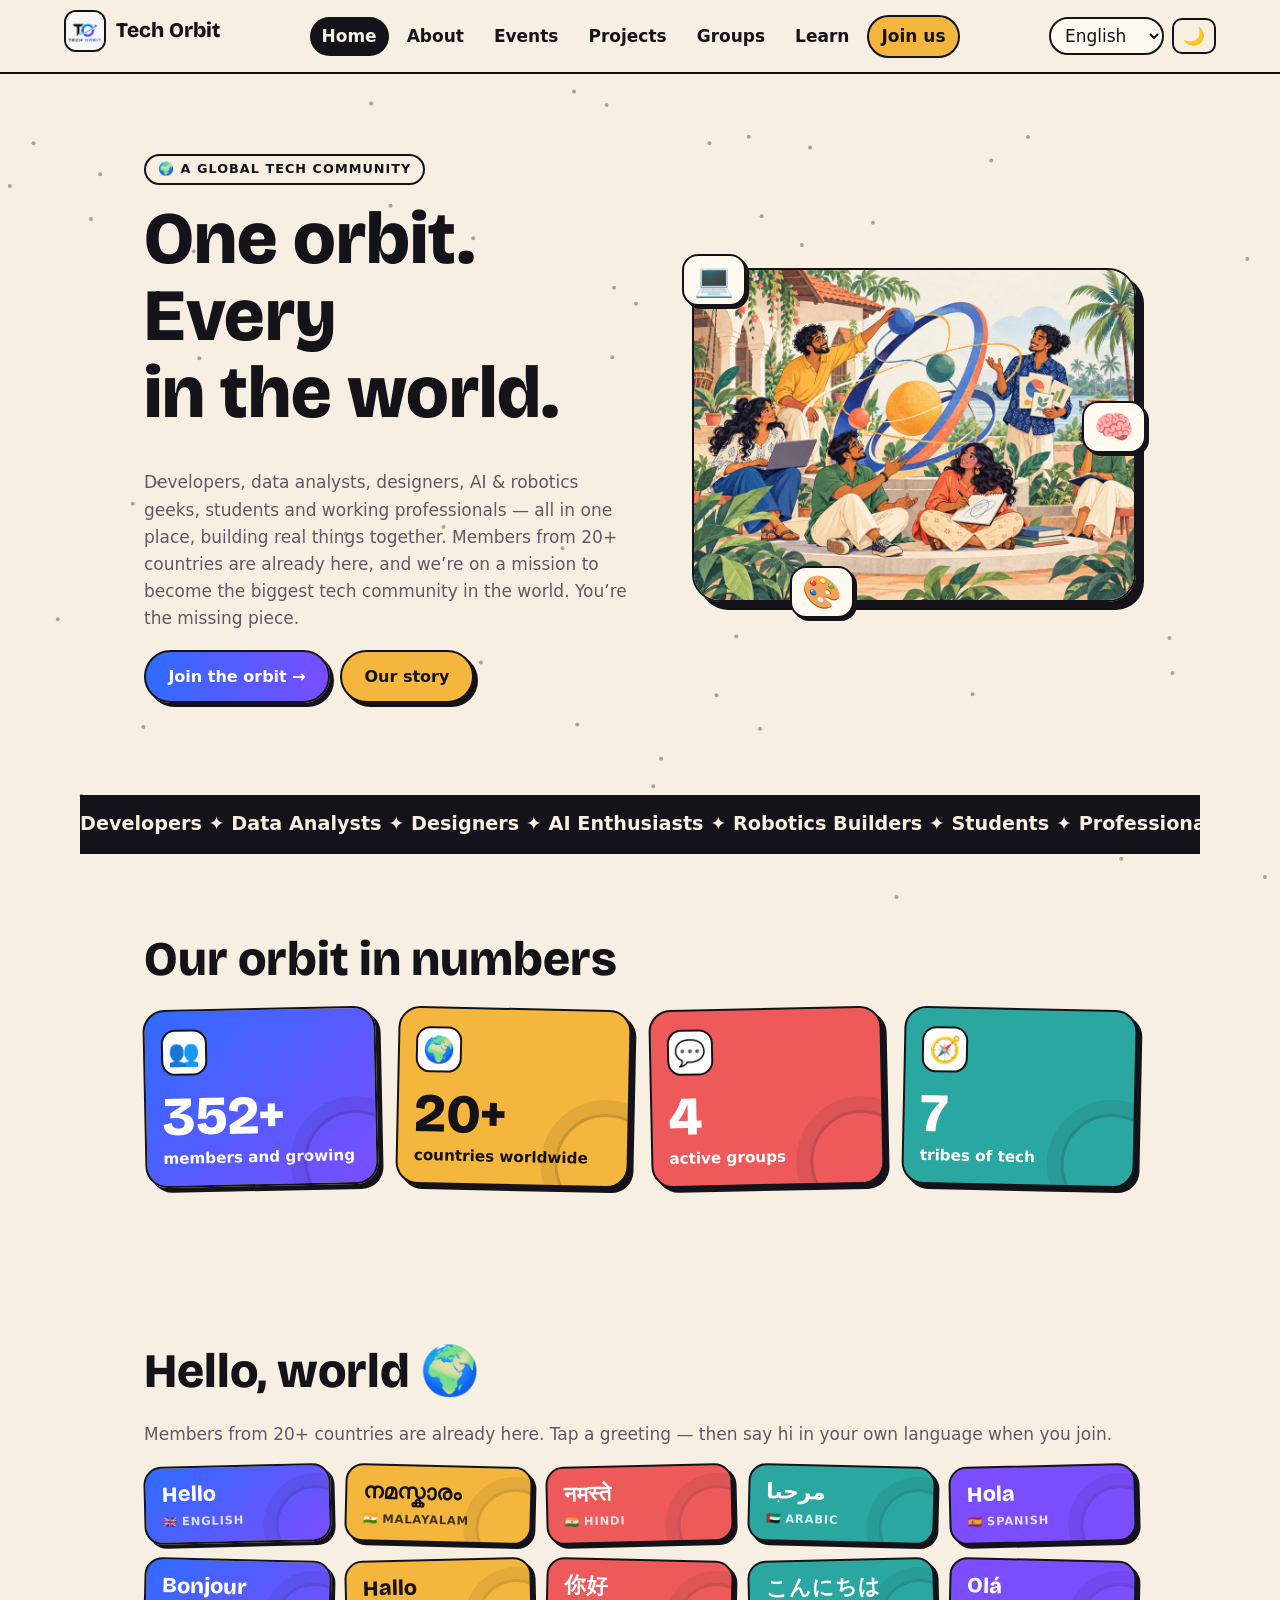
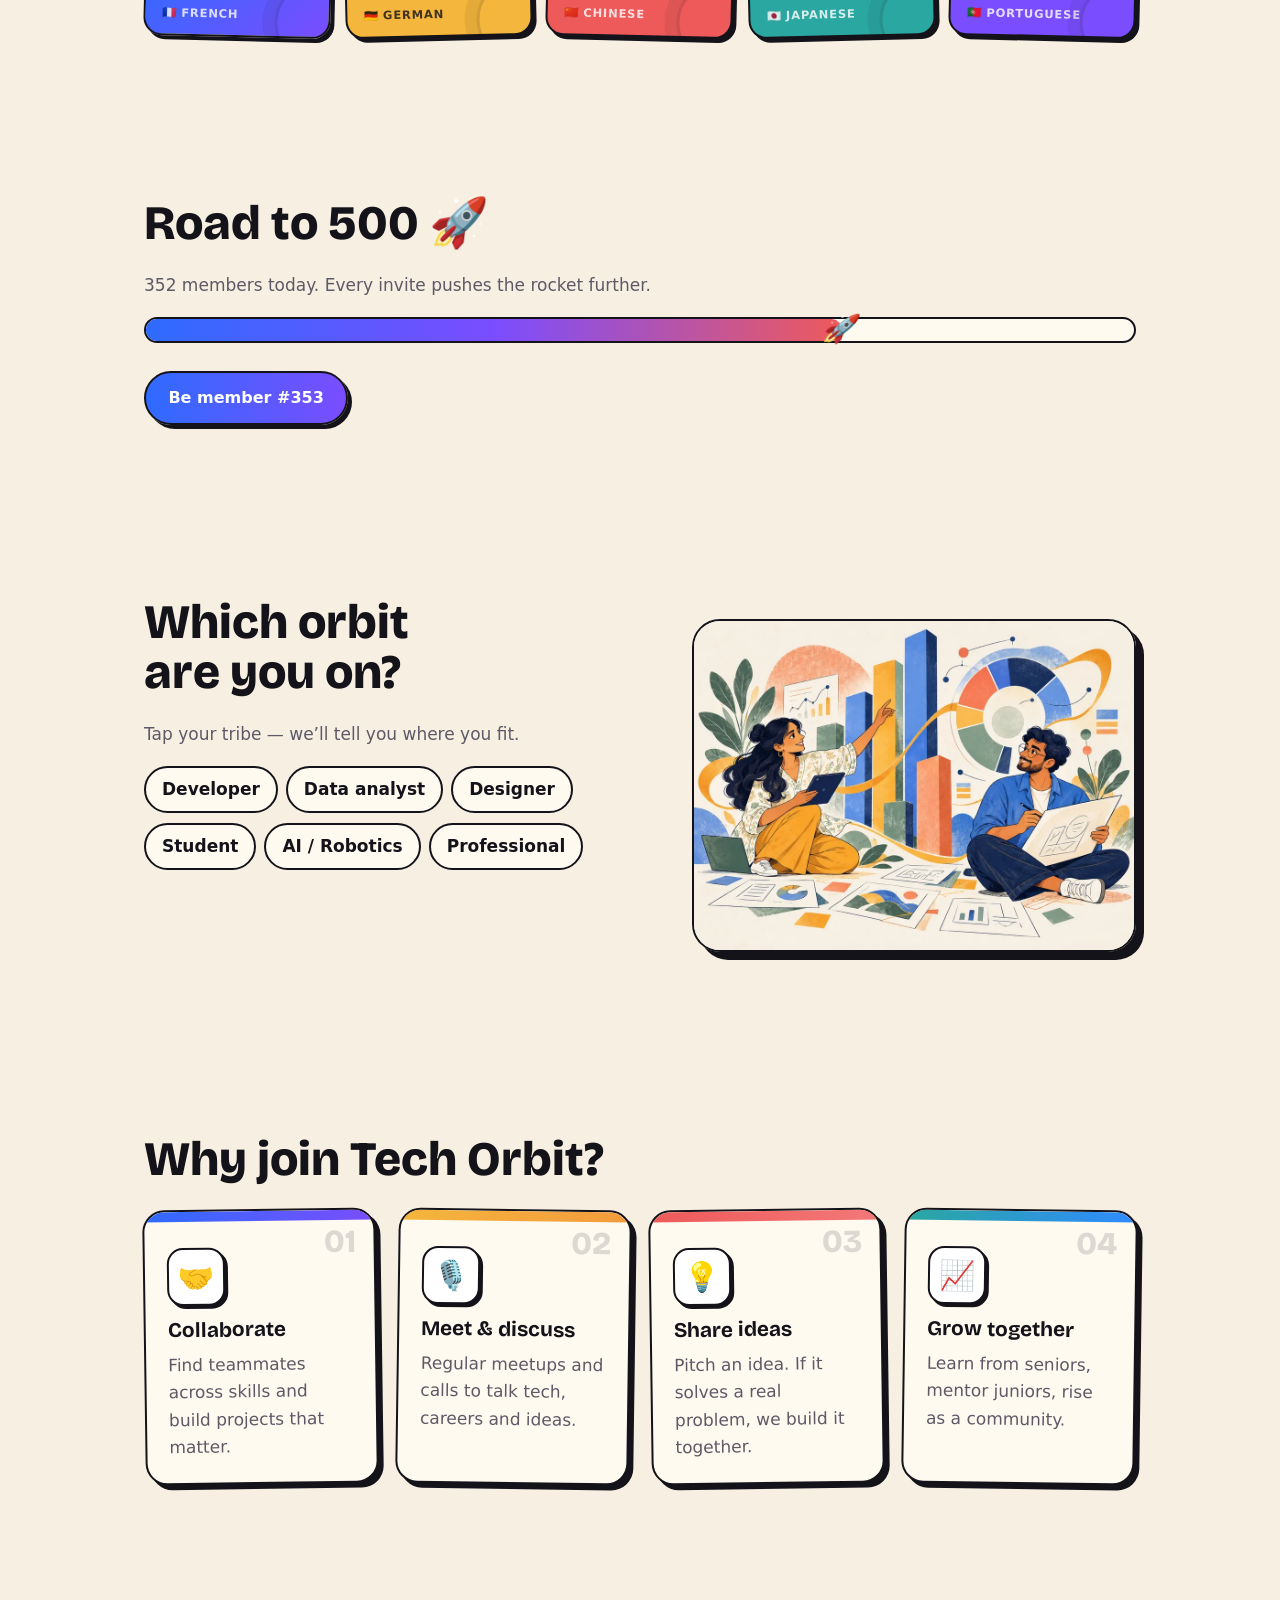
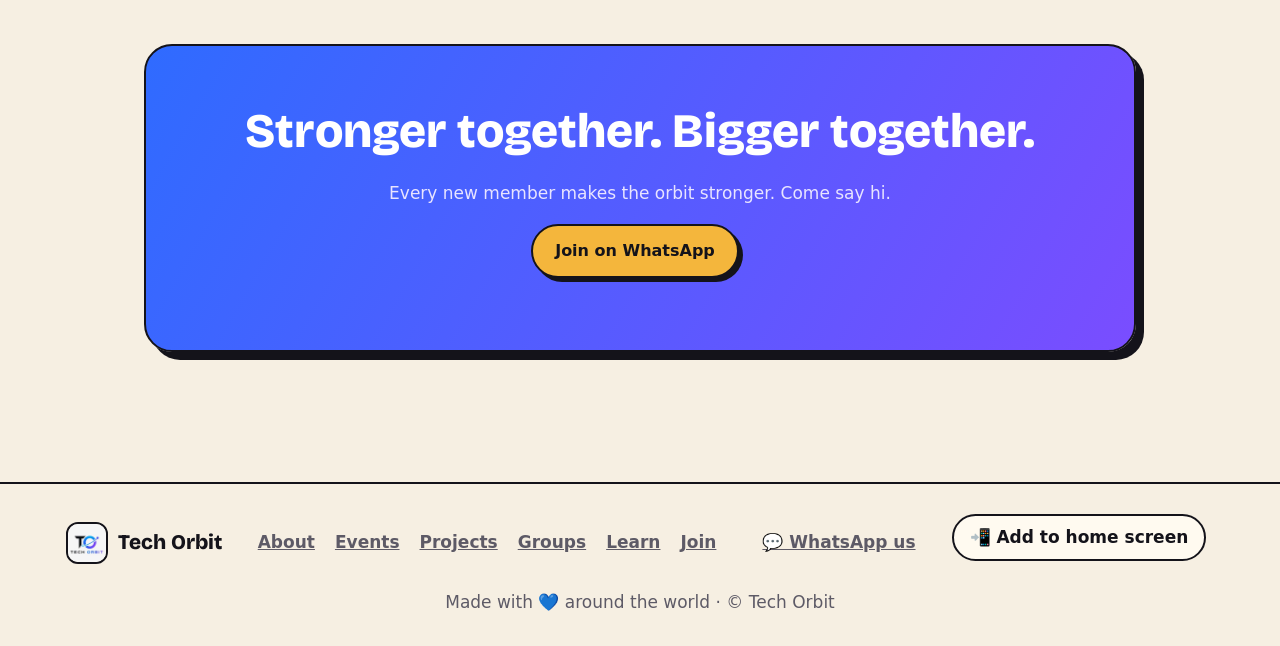
==== commit 5c987894: "Replace homepage with the new single-file Tech Orbit app - All-in-one SPA: Home / About / Events / P" ====
--- a/index.html
+++ b/index.html
@@ -1,2 +1,263 @@
-<!doctype html>
-<html lang="en"><head><meta charset="utf-8"><meta name="viewport" content="width=device-width, initial-scale=1, viewport-fit=cover"><title>Home — Tech Orbit Hub</title><meta name="description" content="Tech Orbit Hub: a Kerala-rooted community to learn, collaborate, share ideas, and build together. Explore home."><meta name="theme-color" content="#f6f3ec"><link rel="icon" href="tech-orbit.png"><link rel="stylesheet" href="style.css?v=3"><link rel="preconnect" href="https://fonts.googleapis.com"><link rel="preconnect" href="https://fonts.gstatic.com" crossorigin></head><body data-page="index"><div class="scroll-progress" aria-hidden="true"></div><a class="skip-link" href="#main-content">Skip to content</a><header><a class="brand" href="index.html" aria-label="Tech Orbit Hub home"><img src="tech-orbit.png" width="52" height="44" alt="Tech Orbit logo"><span>tech orbit<small>COMMUNITY HUB</small></span></a><button class="menu-toggle" type="button" aria-label="Open navigation" aria-controls="main-navigation" aria-expanded="false"><span></span><span></span></button><nav id="main-navigation" aria-label="Main navigation"><a href="index.html" aria-current="page">Home</a><a href="about.html">Our story</a><a href="circles.html">Circles</a><a href="learn.html">Learn</a><a href="projects.html">Build</a><a href="meetups.html">Meetups</a><a href="join.html" class="mobile-nav-join">Join the community ↗</a></nav><a class="button small header-join" href="join.html">Join us<span aria-hidden="true">↗</span></a></header><main id="main-content"><section class="hero home-hero" id="home"><div class="hero-copy"><p class="eyebrow"><span class="status-dot" aria-hidden="true"></span>KERALA’S NEXT WAVE. BUILT TOGETHER.</p><h1>Different minds.<br><em>One shared orbit.</em></h1><p class="lead">Developers, data thinkers, designers, students, and professionals. Find your people, share your spark, and make something meaningful together.</p><div class="actions"><a class="button " href="join.html">Join the community<span aria-hidden="true">↗</span></a><a class="text-link" href="about.html">Our story <span aria-hidden="true">↓</span></a></div><p class="hero-footnote">Rooted in Kerala. Open to every curious mind.</p></div><figure class="hero-art"><img class="" src="community.webp" srcset="community-small.webp 600w, community.webp 1200w" sizes="(max-width:680px) 90vw, (max-width:960px) 45vw, 40vw" width="1200" height="900" alt="Indian creatives sharing skills around an orbital sculpture in a leafy courtyard" fetchpriority="high" decoding="async"><figcaption><span class="floating-tag">Learn. Build. Belong.</span><span class="art-stamp" aria-hidden="true">✳</span></figcaption></figure></section><div class="ticker" aria-label="Everyone has a place here"><div class="ticker-track"><span>DEVELOPERS</span><b>✳</b><span>DATA ANALYSTS</span><b>✳</b><span>DESIGNERS</span><b>✳</b><span>STUDENTS</span><b>✳</b><span>PROFESSIONALS</span><b>✳</b><span>CURIOUS MINDS</span><b>✳</b></div></div><section class="section" id="explore"><div class="section-heading reveal"><div><p class="eyebrow">THERE’S MORE THAN ONE WAY IN</p><h2>Follow your curiosity.</h2></div><p>A conversation, a new skill, an idea worth building. Your next step starts here.</p></div><div class="grid three"><article class="art-card reveal"><a class="card-art" href="projects.html" aria-label="Make something together."><img class="" src="builders.webp" srcset="builders-small.webp 600w, builders.webp 1200w" sizes="(max-width:680px) 90vw, (max-width:960px) 45vw, 40vw" width="1200" height="900" alt="Turn a promising idea into a small project with people who bring different skills." loading="lazy" decoding="async"></a><div class="card-body"><p class="eyebrow">01 / BUILD</p><h3>Make something together.</h3><p>Turn a promising idea into a small project with people who bring different skills.</p><a class="card-link" href="projects.html">Explore starter ideas<span aria-hidden="true">↗</span></a></div></article><article class="art-card reveal"><a class="card-art" href="learn.html" aria-label="Learn out loud."><img class="" src="learning.webp" srcset="learning-small.webp 600w, learning.webp 1200w" sizes="(max-width:680px) 90vw, (max-width:960px) 45vw, 40vw" width="1200" height="900" alt="Ask the question, share what clicked, and take your next step with a little company." loading="lazy" decoding="async"></a><div class="card-body"><p class="eyebrow">02 / LEARN</p><h3>Learn out loud.</h3><p>Ask the question, share what clicked, and take your next step with a little company.</p><a class="card-link" href="learn.html">Find a learning path<span aria-hidden="true">↗</span></a></div></article><article class="art-card reveal"><a class="card-art" href="meetups.html" aria-label="Meet your kind of people."><img class="" src="meetups.webp" srcset="meetups-small.webp 600w, meetups.webp 1200w" sizes="(max-width:680px) 90vw, (max-width:960px) 45vw, 40vw" width="1200" height="900" alt="Create room for conversations, demos, and connections beyond your everyday circle." loading="lazy" decoding="async"></a><div class="card-body"><p class="eyebrow">03 / CONNECT</p><h3>Meet your kind of people.</h3><p>Create room for conversations, demos, and connections beyond your everyday circle.</p><a class="card-link" href="meetups.html">Explore gatherings<span aria-hidden="true">↗</span></a></div></article></div></section><section class="night-section"><div class="section split"><div class="reveal"><p class="eyebrow">A BIG AMBITION. A HUMAN START.</p><h2>Kerala has the talent.<br><em>Let’s connect it.</em></h2><p>Our mission is to become Kerala’s biggest community of people who learn, create, and support one another. Every useful answer, shared idea, and new collaboration brings us closer.</p><a class="button light" href="about.html">Meet the mission<span aria-hidden="true">↗</span></a></div><figure class="cosmic-art"><img src="orbit-cosmic.webp" width="1024" height="1024" loading="lazy" alt="A glowing blue and violet orbit connecting technology and creativity"></figure></div></section><section class="section"><div class="section-heading reveal"><div><p class="eyebrow">SMALL STEPS. REAL CONNECTIONS.</p><h2>Your first week in the orbit.</h2></div></div><div class="grid three steps"><article class="reveal"><span class="step-number">01</span><h3>Say hello.</h3><p>Share what you do, what you’re learning, and one thing you’d love to explore.</p></article><article class="reveal"><span class="step-number">02</span><h3>Find a conversation.</h3><p>Join a circle that fits your curiosity. Ask a question or add a useful answer.</p></article><article class="reveal"><span class="step-number">03</span><h3>Give something back.</h3><p>Share a resource, offer feedback, or invite someone to work on a small idea.</p></article></div></section><section class="join-banner"><div class="banner-copy reveal"><p class="eyebrow">THE NEXT CONNECTION IS YOURS</p><h2>Good people.<br>Great possibilities.</h2><p>Bring your curiosity. We’ll build the rest together.</p><a class="button light" href="join.html">Find your place<span aria-hidden="true">↗</span></a></div><figure><img class="" src="join.webp" srcset="join-small.webp 600w, join.webp 1200w" sizes="(max-width:680px) 90vw, (max-width:960px) 45vw, 40vw" width="1200" height="900" alt="Illustrated creatives welcoming someone through an orbital doorway" loading="lazy" decoding="async"></figure></section><section class="section faq"><div class="section-heading reveal"><div><p class="eyebrow">A FEW GOOD QUESTIONS</p><h2>Everyone starts somewhere.</h2></div></div><div class="faq-list"><details><summary>Do I need to work in tech to join?</summary><p>No. Students, beginners, experienced professionals, and people in other fields are welcome. A willingness to learn and support others matters more than a job title.</p></details><details><summary>Where does the community connect?</summary><p>Our hub is on WhatsApp, with spaces for Builders, Learning Circle, General, and Announcements. Join the hub to explore the available groups.</p></details><details><summary>Can I suggest a project or a meeting?</summary><p>Yes. Bring a clear idea to the group, invite feedback, and coordinate meeting plans with the admins. Our Build and Meetups pages help you prepare a useful starting point.</p></details><details><summary>Is this only for people in Kerala?</summary><p>Kerala is our home and the focus of our ambition. People from elsewhere are welcome to learn, connect, and contribute.</p></details><details><summary>Are there confirmed upcoming events?</summary><p>Event dates and venues will be shared by the admins in Announcements. The Meetups page currently offers gathering formats and a planning tool.</p></details></div></section></main><footer><div class="footer-top"><div><a class="brand" href="index.html"><span>tech orbit<small>BETTER, TOGETHER.</small></span></a><p>Rooted in Kerala.<br>Connected by curiosity.</p></div><nav aria-label="Footer navigation"><a href="index.html">Home</a><a href="about.html">Our story</a><a href="circles.html">Circles</a><a href="learn.html">Learn</a><a href="projects.html">Build</a><a href="meetups.html">Meetups</a><a href="join.html">Join us</a></nav><div><p class="eyebrow">INVITE YOUR PEOPLE</p><button class="text-button" id="share-button" type="button">Copy community invite ↗</button><p id="share-status" role="status"></p></div></div><div class="footer-bottom"><span>Learn generously. Build collaboratively. Grow together.</span><a href="about.html">Our community culture ↗</a></div></footer><div class="mobile-dock"><a href="circles.html">Find a circle</a><a class="button small" href="https://chat.whatsapp.com/DScUdJlVTf11HXQwdzAbPg" target="_blank" rel="noopener noreferrer">Join on WhatsApp<span aria-hidden="true">↗</span></a></div><noscript><style>header nav{display:grid;position:static;grid-template-columns:1fr 1fr}.menu-toggle{display:none}header{flex-wrap:wrap}.empty-state{display:none}</style></noscript><script src="script.js?v=3" defer></script></body></html>+<!DOCTYPE html><html lang="en"><head><meta charset="utf-8">
+<meta name="viewport" content="width=device-width, initial-scale=1, viewport-fit=cover">
+<title>Tech Orbit — A global tech community</title>
+<meta name="description" content="Tech Orbit Hub: a free global community of developers, data analysts, designers and tech creators building real projects together.">
+<meta property="og:title" content="Tech Orbit — A global tech community"><meta property="og:description" content="Join members from 20+ countries. Collaborate, learn and build real projects together."><meta property="og:type" content="website"><meta name="theme-color" content="#7a4dff"><meta name="apple-mobile-web-app-capable" content="yes"><meta name="apple-mobile-web-app-title" content="Tech Orbit">
+<link href="https://fonts.googleapis.com/css2?family=Bricolage+Grotesque:wght@600;800&display=swap" rel="stylesheet">
+<style>
+:root{--bg:#f6efe2;--ink:#14131a;--card:#fffaf0;--mut:#5d5a66;--b:#2f6bff;--v:#7a4dff;--y:#f4b63c;--r:#ee5a5a;--t:#2aa7a0;box-sizing:border-box;padding-top:env(safe-area-inset-top,0px);padding-bottom:env(safe-area-inset-bottom,0px)}
+@media(prefers-color-scheme:dark){:root:not([data-theme="light"]){--bg:#14131a;--ink:#f6efe2;--card:#1f1e29;--mut:#aaa7b5}}
+:root[data-theme="dark"]{--bg:#14131a;--ink:#f6efe2;--card:#1f1e29;--mut:#aaa7b5}
+html{scroll-padding-top:env(safe-area-inset-top,0px)}
+*{box-sizing:border-box}
+body{margin:0;font:17px/1.6 system-ui,-apple-system,"Segoe UI",sans-serif;background:var(--bg);color:var(--ink);overflow-x:hidden}
+html,body{touch-action:pan-y pinch-zoom;overscroll-behavior-x:none}main,footer{overflow-x:clip;max-width:100%}
+body::before{content:"";position:fixed;inset:0 0 auto;height:env(safe-area-inset-top,0px);background:var(--bg);z-index:10}
+h1,h2,h3,.lg{font-family:"Bricolage Grotesque",system-ui,sans-serif;line-height:1.05;margin:0 0 .5em}
+h1{font-size:clamp(2.4rem,8vw,4.6rem);font-weight:800}h2{font-size:clamp(1.8rem,5vw,3rem);font-weight:800}h3{font-size:1.3rem}
+em{font-style:normal;background:linear-gradient(90deg,var(--b),var(--v));-webkit-background-clip:text;background-clip:text;color:transparent}
+a{color:inherit}p{margin:0 0 1em;color:var(--mut)}
+header{position:sticky;top:env(safe-area-inset-top,0px);z-index:9;background:var(--bg);border-bottom:2.5px solid var(--ink);display:flex;align-items:center;justify-content:space-between;padding:10px 5vw}
+.lg{display:flex;align-items:center;gap:10px;text-decoration:none;font-size:1.3rem;font-weight:800}
+.logo{width:42px;height:42px;border-radius:12px;border:2px solid var(--ink);background:#fff;object-fit:cover}
+nav{display:flex;gap:6px;align-items:center}nav a{text-decoration:none;padding:6px 12px;border-radius:99px;font-weight:600}nav a.cur{background:var(--ink);color:var(--bg)}
+nav a.cta{background:var(--y);color:#14131a;border:2px solid var(--ink)}
+#bg{display:none;font-size:1.5rem;background:none;border:2px solid var(--ink);color:var(--ink);border-radius:10px;padding:2px 10px}
+@media(max-width:820px){#bg{display:block}#lang{max-width:128px}nav{display:none;position:fixed;top:calc(env(safe-area-inset-top,0px) + 66px);left:0;right:0;bottom:0;flex-direction:column;align-items:stretch;background:var(--bg);padding:22px 6vw;gap:10px;overflow-y:auto;z-index:8}.open nav{display:flex}nav a{font-size:1.5rem;padding:12px 16px;border:2.5px solid var(--ink);border-radius:18px;background:var(--card);box-shadow:4px 4px 0 var(--ink)}nav a.cur{background:var(--ink)}nav a.cta{text-align:center;background:var(--y)}}
+.pg{display:none;max-width:1120px;margin:auto;padding:0 5vw}.pg.on{display:block;animation:in .5s}@keyframes in{from{opacity:0;transform:translateY(14px)}}
+.sec{padding:clamp(36px,7vw,80px) 0}
+.two{display:grid;grid-template-columns:1.1fr 1fr;gap:clamp(24px,5vw,60px);align-items:center}
+@media(max-width:820px){.two{grid-template-columns:1fr}}
+.k{display:inline-block;font-weight:700;letter-spacing:.08em;text-transform:uppercase;font-size:.8rem;border:2px solid var(--ink);border-radius:99px;padding:3px 12px;margin-bottom:16px}
+.bt{display:inline-block;padding:.75em 1.4em;border:2.5px solid var(--ink);border-radius:99px;background:var(--y);color:#14131a;font-weight:700;text-decoration:none;box-shadow:4px 4px 0 var(--ink);margin:0 10px 12px 0;transition:.15s;cursor:pointer;font-size:1rem}
+.bt:hover{transform:translate(3px,3px);box-shadow:1px 1px 0 var(--ink)}.bt.g{background:linear-gradient(90deg,var(--b),var(--v));color:#fff}
+.art{position:relative;border:2.5px solid var(--ink);border-radius:28px;overflow:hidden;box-shadow:8px 8px 0 var(--ink);line-height:0}
+.art::after{content:"";position:absolute;inset:0;opacity:.25;mix-blend-mode:multiply;background:url("data:image/svg+xml,%3Csvg xmlns='http://www.w3.org/2000/svg' width='120' height='120'%3E%3Cfilter id='n'%3E%3CfeTurbulence baseFrequency='.9'/%3E%3C/filter%3E%3Crect width='120' height='120' filter='url(%23n)'/%3E%3C/svg%3E")}
+.art svg{width:100%;height:auto;animation:fl 6s ease-in-out infinite}@keyframes fl{50%{transform:scale(1.03) translateY(-4px)}}
+.mq{overflow:hidden;border-block:2.5px solid var(--ink);background:var(--ink);color:var(--bg);white-space:nowrap;margin:0 -5vw}
+.mq div{display:inline-block;padding:12px 0;font-weight:800;font-size:1.2rem;animation:mq 25s linear infinite}@keyframes mq{to{transform:translateX(-50%)}}
+.grid{display:grid;grid-template-columns:repeat(auto-fit,minmax(230px,1fr));gap:18px}
+.cd{background:var(--card);border:2.5px solid var(--ink);border-radius:22px;padding:22px;box-shadow:5px 5px 0 var(--ink);transition:.2s}@media(hover:hover){.cd:hover{transform:translateY(-6px) rotate(-1deg)}}
+.cd .e{font-size:2.2rem;display:block;margin-bottom:6px}.cd p{margin:0}
+.st b{font-family:"Bricolage Grotesque",system-ui,sans-serif;font-size:clamp(2.4rem,7vw,3.6rem);display:block;line-height:1}
+.chip{font:inherit;font-weight:700;background:var(--card);color:var(--ink);border:2.5px solid var(--ink);border-radius:99px;padding:8px 16px;margin:0 8px 10px 0;cursor:pointer}.chip.on{background:var(--v);color:#fff}
+#out{font-size:1.2rem;color:var(--ink);min-height:3.5em;margin-top:8px}
+.band{background:linear-gradient(120deg,var(--b),var(--v));color:#fff;border:2.5px solid var(--ink);border-radius:28px;padding:clamp(28px,6vw,60px);text-align:center;box-shadow:8px 8px 0 var(--ink)}.band p{color:#e8e4ff}
+.tl{border-left:4px solid var(--ink);padding-left:22px;margin-left:8px}.tl div{margin-bottom:22px;position:relative}.tl div::before{content:"";position:absolute;left:-33px;top:6px;width:16px;height:16px;border-radius:50%;background:var(--y);border:3px solid var(--ink)}
+details{background:var(--card);border:2.5px solid var(--ink);border-radius:16px;padding:14px 18px;margin-bottom:12px}summary{font-weight:700;cursor:pointer}details p{margin:10px 0 0}
+.n{display:inline-grid;place-items:center;width:44px;height:44px;border-radius:50%;background:var(--r);color:#fff;border:2.5px solid var(--ink);font-weight:800;margin-bottom:10px}
+footer{margin-top:50px;border-top:2.5px solid var(--ink);padding:30px 5vw;text-align:center}footer a{margin:0 10px;font-weight:600}footer p{margin:14px 0 0}
+.art img{width:100%;height:auto;display:block;animation:fl 6s ease-in-out infinite}.art.ph::after{display:none}
+.stats{display:grid;grid-template-columns:repeat(2,1fr);gap:14px}@media(min-width:820px){.stats{grid-template-columns:repeat(4,1fr);gap:20px}}
+.sc{position:relative;overflow:hidden;border:2.5px solid #14131a;border-radius:22px;padding:18px 16px 16px;box-shadow:5px 5px 0 #14131a;color:#14131a;transition:transform .2s}
+.sc::after{content:"";position:absolute;right:-30px;bottom:-30px;width:96px;height:96px;border-radius:50%;border:3px solid #14131a33;box-shadow:0 0 0 14px #14131a14}
+.sc i{font-style:normal;font-size:1.6rem;display:grid;place-items:center;width:46px;height:46px;border-radius:14px;background:#fff;border:2.5px solid #14131a;margin-bottom:14px}
+.sc b{display:block;font:800 clamp(2.3rem,10vw,3.4rem)/1 "Bricolage Grotesque",system-ui,sans-serif}
+.sc span{display:block;font-weight:600;font-size:.95rem;line-height:1.3;margin-top:6px}
+.c1{background:linear-gradient(135deg,#2f6bff,#7a4dff);color:#fff}.c2{background:#f4b63c}.c3{background:#ee5a5a;color:#fff}.c4{background:#2aa7a0;color:#fff}
+.sc:nth-child(odd){transform:rotate(-1.2deg)}.sc:nth-child(even){transform:rotate(1.2deg)}
+@media(hover:hover){.sc:hover{transform:translateY(-6px) rotate(0)}}
+select,textarea{font:inherit;padding:.7em 1.1em;border:2.5px solid var(--ink);border-radius:18px;background:var(--card);color:var(--ink);width:100%;margin:6px 0 16px}nav select{width:auto;margin:0;padding:6px 10px;border-radius:99px}#lang{width:auto;margin:0;padding:6px 10px;border-radius:99px}
+.ev{display:flex;gap:16px;align-items:center;margin-bottom:14px}.ev .dt{flex:none;width:78px;height:78px;border-radius:18px;border:2.5px solid var(--ink);background:var(--y);color:#14131a;display:grid;place-items:center;text-align:center;line-height:1.1;font-weight:700}.ev .dt b{font-size:1.8rem}
+.av{width:84px;height:84px;border-radius:50%;border:2.5px solid var(--ink);display:grid;place-items:center;font:800 2rem "Bricolage Grotesque",system-ui,sans-serif;color:#fff;background:linear-gradient(135deg,var(--b),var(--v));margin-bottom:12px}.avp{width:148px;height:148px;margin:0 auto 14px;overflow:hidden;background:var(--card);box-shadow:4px 4px 0 var(--ink)}.avp img{width:100%;height:100%;object-fit:cover;display:block}.tc{text-align:center}
+details a{color:var(--b);font-weight:700}
+dialog{border:2.5px solid var(--ink);border-radius:22px;background:var(--card);color:var(--ink);max-width:420px;padding:24px;box-shadow:8px 8px 0 var(--ink)}dialog::backdrop{background:#0008}
+.rv{opacity:0;transform:translateY(26px);transition:.7s}.rv.v{opacity:1;transform:none}
+#sk{position:fixed;inset:0;width:100%;height:100%;z-index:-1;pointer-events:none}
+#pb{position:fixed;top:env(safe-area-inset-top,0px);left:0;height:5px;width:0;z-index:11;background:linear-gradient(90deg,var(--b),var(--v),var(--r))}
+#rot{display:inline-block;transition:opacity .25s}
+.hw{position:relative}.hw span{position:absolute;z-index:2;font-size:2rem;line-height:1;background:var(--card);border:2.5px solid var(--ink);border-radius:16px;padding:8px 10px;box-shadow:3px 3px 0 var(--ink);animation:bob 4s ease-in-out infinite}
+.hw .s1{top:-14px;left:-10px}.hw .s2{right:-10px;top:40%;animation-delay:-1.3s}.hw .s3{bottom:-16px;left:22%;animation-delay:-2.6s}
+@keyframes bob{50%{transform:translateY(-12px) rotate(6deg)}}
+.art use[href="#cl"]{animation:dr 7s ease-in-out infinite alternate}@keyframes dr{to{transform:translateX(18px)}}
+.art use[href="#sun"]{transform-box:fill-box;transform-origin:center;animation:pu 4s ease-in-out infinite}@keyframes pu{50%{transform:scale(1.1)}}
+.art use[href="#pl"]{transform-box:fill-box;transform-origin:center;animation:wb 5s ease-in-out infinite alternate}@keyframes wb{to{transform:rotate(10deg)}}
+.art use[href="#p"]{cursor:pointer}.jp{animation:jp .6s}@keyframes jp{40%{transform:translateY(-34px)}}
+.art,.cd,.card{transition:transform .15s}
+.cf{position:fixed;z-index:99;pointer-events:none;font-weight:800;font-size:1.3rem;animation:cf 1s ease-out forwards}@keyframes cf{to{transform:translate(var(--x),var(--y)) rotate(300deg);opacity:0}}
+.bar{position:relative;height:26px;border:2.5px solid var(--ink);border-radius:99px;background:var(--card);margin:18px 0 28px}.bar i{position:absolute;left:0;top:0;bottom:0;width:0;border-radius:99px;background:linear-gradient(90deg,var(--b),var(--v),var(--r));transition:width 2s cubic-bezier(.2,.8,.2,1)}.rv.v .bar i{width:var(--pw,70%)}.bar i::after{content:"🚀";position:absolute;right:-14px;top:-12px;font-size:1.7rem}
+input{font:inherit;padding:.7em 1.1em;border:2.5px solid var(--ink);border-radius:99px;background:var(--card);color:var(--ink);width:100%;margin:6px 0 16px}
+.card{background:linear-gradient(135deg,var(--b),var(--v) 60%,var(--r));color:#fff;border:2.5px solid var(--ink);border-radius:24px;padding:26px;box-shadow:8px 8px 0 var(--ink);min-height:210px;display:flex;flex-direction:column;gap:6px}.card b{font:800 clamp(1.8rem,6vw,2.6rem)/1 "Bricolage Grotesque",system-ui,sans-serif;margin-top:auto;word-break:break-word}.card small{letter-spacing:.2em;font-weight:700;opacity:.85}.card span{background:#fff;color:#14131a;align-self:flex-start;border-radius:99px;padding:2px 14px;font-weight:700}.card .logo{width:56px;height:56px}
+#hi{display:grid;grid-template-columns:repeat(auto-fill,minmax(168px,1fr));gap:16px 14px;margin-top:10px}
+.gr{position:relative;overflow:hidden;font:inherit;text-align:left;border:2.5px solid var(--ink);border-radius:18px;padding:14px 16px 12px;cursor:pointer;box-shadow:4px 4px 0 var(--ink);transition:transform .18s,box-shadow .18s;background:#7a4dff;color:#fff}
+.gr b{display:block;font:800 1.35rem/1.15 "Bricolage Grotesque",system-ui,sans-serif}
+.gr small{display:block;margin-top:5px;font-size:.72rem;font-weight:700;letter-spacing:.07em;text-transform:uppercase;opacity:.8}
+.gr::after{content:"";position:absolute;right:-26px;bottom:-26px;width:74px;height:74px;border-radius:50%;border:3px solid #14131a26;box-shadow:0 0 0 12px #14131a12}
+.gr:nth-child(odd){transform:rotate(-1.4deg)}.gr:nth-child(even){transform:rotate(1.4deg)}
+@media(hover:hover){.gr:hover{transform:translateY(-5px) rotate(0);box-shadow:6px 6px 0 var(--ink)}}
+.gr:active{transform:translate(2px,2px);box-shadow:2px 2px 0 var(--ink)}
+.g1{background:linear-gradient(135deg,#2f6bff,#7a4dff)}.g2{background:#f4b63c;color:#14131a}.g3{background:#ee5a5a}.g4{background:#2aa7a0}.g5{background:#7a4dff}
+.why{gap:20px}
+.why .cd{position:relative;overflow:hidden;padding-top:36px}
+.why .cd::before{content:"";position:absolute;top:0;left:0;right:0;height:10px;background:var(--wc,#2f6bff)}
+.why .w1{--wc:linear-gradient(90deg,#2f6bff,#7a4dff)}.why .w2{--wc:linear-gradient(90deg,#f4b63c,#f49b3c)}.why .w3{--wc:linear-gradient(90deg,#ee5a5a,#f47878)}.why .w4{--wc:linear-gradient(90deg,#2aa7a0,#2f8bff)}
+.why .e{display:grid;place-items:center;width:58px;height:58px;font-size:1.8rem;background:#fff;border:2.5px solid var(--ink);border-radius:16px;box-shadow:3px 3px 0 var(--ink);margin-bottom:14px}
+.why .wn{position:absolute;top:16px;right:18px;font:800 2rem/1 "Bricolage Grotesque",system-ui,sans-serif;font-style:normal;opacity:.14}
+.why .cd:nth-child(odd){transform:rotate(-.8deg)}.why .cd:nth-child(even){transform:rotate(.8deg)}
+@media(hover:hover){.why .cd:hover{transform:translateY(-6px) rotate(0);box-shadow:7px 7px 0 var(--ink)}}
+@media(prefers-reduced-motion:reduce){*{animation:none!important}}
+/* ── polish & desktop layout (ported) ── */
+::selection{background:var(--y);color:#14131a}
+:focus-visible{outline:3px solid var(--v);outline-offset:2px}
+::-webkit-scrollbar{width:11px;height:11px}
+::-webkit-scrollbar-track{background:var(--bg)}
+::-webkit-scrollbar-thumb{background:var(--ink);border-radius:99px;border:3px solid var(--bg)}
+h1,h2,h3{text-wrap:balance}
+.two p{max-width:62ch}
+.hr{display:flex;align-items:center;gap:8px}
+.ic{font-size:1.1rem;background:none;border:2px solid var(--ink);color:var(--ink);border-radius:10px;padding:3px 9px;cursor:pointer;line-height:1.5}
+@media(hover:hover){nav a:not(.cta):not(.cur):hover{background:var(--card);box-shadow:2px 2px 0 var(--ink)}.chip:hover{transform:translateY(-2px)}}
+.bt:active{transform:translate(5px,5px);box-shadow:0 0 0 var(--ink)}
+#top{position:fixed;inset-inline-end:18px;bottom:calc(18px + env(safe-area-inset-bottom,0px));z-index:12;width:48px;height:48px;border-radius:14px;border:2.5px solid var(--ink);background:var(--y);color:#14131a;font-size:1.25rem;font-weight:800;cursor:pointer;box-shadow:4px 4px 0 var(--ink);opacity:0;pointer-events:none;transform:translateY(12px);transition:.25s}
+#top.v{opacity:1;pointer-events:auto;transform:none}
+@media(hover:hover){#top:hover{transform:translate(2px,2px);box-shadow:2px 2px 0 var(--ink)}}
+@media(min-width:900px){
+.tl{display:grid;grid-template-columns:repeat(3,1fr);gap:30px;border-left:0;padding-left:0;margin-left:0}
+.tl div{border-top:4px solid var(--ink);padding:20px 14px 0 0;margin-bottom:0}
+.tl div::before{top:-10px;left:0}
+.faq,.ac{display:grid;grid-template-columns:1fr 1fr;gap:0 18px;align-items:start}
+.frm{display:grid;grid-template-columns:1fr 1fr;column-gap:18px;align-items:start}
+.frm textarea,.frm>button,.frm>#pr{grid-column:1/-1}
+footer{display:flex;flex-wrap:wrap;align-items:center;justify-content:center;gap:10px 26px}
+footer .lg{margin:0}
+footer p{margin:0}
+footer p:last-of-type{flex-basis:100%;text-align:center;margin-top:8px}
+}
+</style></head><body>
+<svg width="0" height="0" style="position:absolute" aria-hidden="true"><defs>
+<linearGradient id="g" x1="0" y1="0" x2="1" y2="1"><stop offset="0" stop-color="#2f9bff"/><stop offset="1" stop-color="#7a4dff"/></linearGradient>
+<symbol id="sun" viewBox="0 0 80 80"><circle cx="40" cy="40" r="32" fill="#f4b63c"/><circle cx="40" cy="40" r="38" fill="none" stroke="#f4b63c" stroke-width="2" stroke-dasharray="3 7"/></symbol>
+<symbol id="cl" viewBox="0 0 120 50"><path d="M15 46a14 14 0 010-28 20 20 0 0138-6 18 18 0 0132 8 14 14 0 010 26z" fill="#fff" stroke="#14131a" stroke-width="2.5"/></symbol>
+<symbol id="hl" viewBox="0 0 400 120"><path d="M0 120V70Q60 10 140 55T290 40Q350 25 400 60V120z" fill="var(--h,#2aa7a0)" stroke="#14131a" stroke-width="2.5"/></symbol>
+<symbol id="p" viewBox="0 0 60 110"><path d="M8 110V72a22 22 0 0144 0v38z" fill="currentColor" stroke="#14131a" stroke-width="2.5"/><circle cx="30" cy="34" r="14" fill="var(--sk,#e8b48a)" stroke="#14131a" stroke-width="2.5"/><path d="M15 32a15 15 0 0130 0q-8-8-15-6t-15 6z" fill="var(--hr,#14131a)"/></symbol>
+<symbol id="pl" viewBox="0 0 100 100"><circle cx="50" cy="50" r="27" fill="url(#g)" stroke="#14131a" stroke-width="2.5"/><ellipse cx="50" cy="54" rx="46" ry="12" fill="none" stroke="#14131a" stroke-width="3" transform="rotate(-18 50 50)"/><circle cx="88" cy="38" r="6" fill="#f4b63c" stroke="#14131a" stroke-width="2"/></symbol>
+<symbol id="bu" viewBox="0 0 40 60"><path d="M20 4a15 15 0 019 27v8H11v-8A15 15 0 0120 4z" fill="#f4b63c" stroke="#14131a" stroke-width="2.5"/><path d="M13 46h14M15 52h10" stroke="#14131a" stroke-width="2.5"/></symbol>
+<symbol id="pt" viewBox="0 0 40 60"><path d="M20 60V25M20 40q-16-4-14-22 14 2 14 22M20 32q16-2 14-20-14 0-14 20" stroke="#14131a" stroke-width="2.5" fill="#2aa7a0"/></symbol>
+</defs></svg>
+
+<canvas id="sk"></canvas><i id="pb"></i>
+<header><a class="lg" href="#/"><img class="logo" alt="" width="42" height="42">Tech Orbit</a><nav><a data-t="home" href="#/">Home</a><a data-t="about" href="#/about">About</a><a data-t="events" href="#/events">Events</a><a data-t="projects" href="#/projects">Projects</a><a data-t="groups" href="#/groups">Groups</a><a data-t="learn" href="#/learn">Learn</a><a class="cta" data-t="join" href="#/join">Join us</a></nav><div class="hr"><select id="lang" aria-label="Language"><option value="en">English</option><option value="ml">മലയാളം</option><option value="hi">हिन्दी</option><option value="ar">العربية</option></select><button id="thm" class="ic" aria-label="Toggle dark mode">🌙</button><button id="bg" aria-label="Menu">☰</button></div></header>
+
+<main>
+<section class="pg" id="home">
+<div class="sec two"><div><span class="k" data-t="kick">🌍 A global tech community</span>
+<h1 data-t="h1">One orbit. Every <em id="rot">builder</em> in the world.</h1>
+<p data-t="hp">Developers, data analysts, designers, AI &amp; robotics geeks, students and working professionals — all in one place, building real things together. Members from 20+ countries are already here, and we’re on a mission to become the biggest tech community in the world. You’re the missing piece.</p>
+<a class="bt g" data-t="j1" href="#/join">Join the orbit →</a><a class="bt" data-t="j2" href="#/about">Our story</a></div>
+<div class="hw"><span class="s1">💻</span><span class="s2">🧠</span><span class="s3">🎨</span><div class="art" data-i="1"></div></div></div>
+<div class="mq"><div data-t="mq">Developers ✦ Data Analysts ✦ Designers ✦ AI Enthusiasts ✦ Robotics Builders ✦ Students ✦ Professionals ✦ Creators ✦ Developers ✦ Data Analysts ✦ Designers ✦ AI Enthusiasts ✦ Robotics Builders ✦ Students ✦ Professionals ✦ Creators ✦ </div></div>
+<div class="sec rv"><h2 data-t="st">Our orbit in numbers</h2><div class="stats"><div class="sc c1"><i>👥</i><b data-n="352">0</b><span data-t="s1">members and growing</span></div><div class="sc c2"><i>🌍</i><b data-n="20">0</b><span data-t="s2">countries worldwide</span></div><div class="sc c3"><i>💬</i><b data-n="4">0</b><span data-t="s3">active groups</span></div><div class="sc c4"><i>🧭</i><b data-n="7">0</b><span data-t="s4">tribes of tech</span></div></div></div>
+<div class="sec rv"><h2 data-t="hw">Hello, world 🌍</h2><p data-t="hwp">Members from 20+ countries are already here. Tap a greeting — then say hi in your own language when you join.</p><div id="hi"></div></div>
+<div class="sec rv"><h2 data-t="r5h">Road to 500 🚀</h2><p><span id="mc">352</span> <span data-t="r5">members today. Every invite pushes the rocket further.</span></p><div class="bar"><i></i></div><a class="bt g" href="#/join"><span data-t="r5b">Be member</span> #<span id="mn">353</span></a></div>
+<div class="sec rv two"><div><h2 data-t="wo">Which orbit are you on?</h2><p data-t="wop">Tap your tribe — we’ll tell you where you fit.</p><div id="ch"></div><p id="out"></p></div><div class="art" data-i="5"></div></div>
+<div class="sec rv"><h2 data-t="wj">Why join Tech Orbit?</h2><div class="grid why">
+<div class="cd w1"><i class="wn">01</i><span class="e">🤝</span><h3 data-t="w1t">Collaborate</h3><p data-t="w1p">Find teammates across skills and build projects that matter.</p></div>
+<div class="cd w2"><i class="wn">02</i><span class="e">🎙️</span><h3 data-t="w2t">Meet &amp; discuss</h3><p data-t="w2p">Regular meetups and calls to talk tech, careers and ideas.</p></div>
+<div class="cd w3"><i class="wn">03</i><span class="e">💡</span><h3 data-t="w3t">Share ideas</h3><p data-t="w3p">Pitch an idea. If it solves a real problem, we build it together.</p></div>
+<div class="cd w4"><i class="wn">04</i><span class="e">📈</span><h3 data-t="w4t">Grow together</h3><p data-t="w4p">Learn from seniors, mentor juniors, rise as a community.</p></div></div></div>
+<div class="sec rv"><div class="band"><h2 data-t="b1">Stronger together. Bigger together.</h2><p data-t="b1p">Every new member makes the orbit stronger. Come say hi.</p><a class="bt" href="#/join" data-t="b1a">Join on WhatsApp</a></div></div>
+</section>
+
+<section class="pg" id="about"><div class="sec two"><div class="art" data-i="6"></div><div><span class="k" data-t="abk">About us</span><h1 data-t="abh">A community built by <em>people</em>, for people.</h1>
+<p data-t="abp">Tech Orbit Hub brings together students, developers, AI enthusiasts, designers, robotics builders and tech creators to collaborate and build real technology projects.</p>
+<p data-t="abv"><b>Our vision:</b> the biggest, friendliest tech community in the world — where a student in Kerala, a designer in Dubai and a data analyst in Berlin can team up on the same idea.</p></div></div>
+<div class="sec rv"><h2 data-t="abw">What we believe</h2><div class="grid"><div class="cd"><span class="e">🌍</span><h3 data-t="wb1t">Open to all</h3><p data-t="wb1p">IT or not — if you love building and learning, you belong.</p></div><div class="cd"><span class="e">🛠️</span><h3 data-t="wb2t">Build real things</h3><p data-t="wb2p">Less talk, more shipping. Projects over certificates.</p></div><div class="cd"><span class="e">❤️</span><h3 data-t="wb3t">Support each other</h3><p data-t="wb3p">No gatekeeping. Ask anything, help anyone.</p></div></div></div>
+<div class="sec rv"><h2 data-t="abt">Meet the team</h2><div class="grid"><div class="cd tc"><div class="av avp"><img src="[data-uri]" alt="Cartoon portrait of Hasan, Tech Orbit founder — a smiling teen student with glasses"></div><h3>Hasan</h3><p data-t="fnd">Founder</p></div><div class="cd tc"><div class="av avp"><img src="[data-uri]" alt="Cartoon portrait of Sinan, Tech Orbit founder — a cheerful teen student with curly hair"></div><h3>Sinan</h3><p data-t="fnd">Founder</p></div><div class="cd tc"><div class="av avp"><img src="[data-uri]" alt="Cartoon portrait of Fahad, Tech Orbit founder — a smiling teen student"></div><h3>Fahad</h3><p data-t="fnd">Founder</p></div></div></div>
+<div class="sec rv"><h2 data-t="abj">Our journey</h2><div class="tl"><div><h3 data-t="tj1">Aug 2026 — Liftoff</h3><p data-t="tj1p">Tech Orbit Hub starts as a small WhatsApp community.</p></div><div><h3 data-t="tj2">Oct 2026 — 352 members</h3><p data-t="tj2p">Members from 20+ countries, four groups and the first ideas collected.</p></div><div><h3 data-t="tj3">Next — The world’s biggest orbit</h3><p data-t="tj3p">Meetups, collabs and professionals from every field. You’re part of it.</p></div></div></div>
+</section>
+
+<section class="pg" id="events"><div class="sec two"><div><span class="k" data-t="evk">Events</span><h1 data-t="evh">Meet. Talk. <em>Build.</em></h1><p data-t="evp">Online calls and in-person meetups where ideas turn into teams. Dates are announced first in our Announcements group — join to never miss one.</p><a class="bt g" href="#/join" data-t="eva">Get notified</a></div><div class="art" data-i="3"></div></div>
+<div class="sec rv"><h2 data-t="evn">Next up</h2><h3 id="cdn"></h3><div id="evl"></div></div>
+<div class="sec rv"><div class="grid"><div class="cd"><span class="e">☕</span><h3 data-t="ev1t">Community Meetups</h3><p data-t="ev1p">Casual get-togethers to meet your fellow members face to face.</p></div><div class="cd"><span class="e">🎤</span><h3 data-t="ev2t">Tech Talks</h3><p data-t="ev2p">Members and guest professionals share what they know.</p></div><div class="cd"><span class="e">🌙</span><h3 data-t="ev3t">Build Nights</h3><p data-t="ev3p">Open calls where we code, design and debug together.</p></div><div class="cd"><span class="e">🚀</span><h3 data-t="ev4t">Idea Pitch Days</h3><p data-t="ev4p">Pitch your idea, get feedback and find your team.</p></div></div></div>
+</section>
+
+<section class="pg" id="projects"><div class="sec two"><div class="art" data-i="0"></div><div><span class="k" data-t="prk">Projects</span><h1 data-t="prh">Got an idea? Let’s make it <em>real</em>.</h1><p data-t="prp">We collect ideas that solve a problem, improve something, or could become a useful project — then match them with people who can build them.</p><a class="bt g" href="https://forms.gle/WnqGMxcGWS4ZEfT4A" target="_blank" rel="noopener" data-t="pra">Share your idea</a></div></div>
+<div class="sec rv"><h2 data-t="prh2">How it works</h2><div class="grid"><div class="cd"><span class="n">1</span><h3 data-t="st1t">Pitch</h3><p data-t="st1p">Drop your idea in the form or in the Builders group.</p></div><div class="cd"><span class="n">2</span><h3 data-t="st2t">Team up</h3><p data-t="st2p">Developers, analysts and designers join the idea.</p></div><div class="cd"><span class="n">3</span><h3 data-t="st3t">Ship</h3><p data-t="st3p">Build in public, get feedback and launch it.</p></div></div></div>
+<div class="sec rv"><div class="band"><h2 data-t="mm">🏆 Member of the month</h2><p data-t="mmp">Helped someone, shipped something, or kept the community buzzing? This spotlight could be yours.</p><a class="bt" href="https://chat.whatsapp.com/DScUdJlVTf11HXQwdzAbPg" target="_blank" rel="noopener" data-t="mma">Nominate someone</a></div></div>
+<div class="sec rv"><h2 data-t="ish">Idea spinner 🎰</h2><p data-t="isp">Stuck for an idea? Spin one, then bring it to the Builders group.</p><div class="cd" style="text-align:center"><h3 id="iv" style="font-size:1.6rem" data-t="isi">Tap spin to get a project idea</h3><button class="bt g" id="sp" data-t="isb">🎲 Spin an idea</button><a class="bt" href="https://forms.gle/WnqGMxcGWS4ZEfT4A" target="_blank" rel="noopener" data-t="ispi">Pitch it</a></div></div>
+<div class="sec rv"><h2 data-t="wwn">Who we need</h2><p data-t="wwnp">Frontend &amp; backend devs · Data analysts &amp; scientists · UI/UX designers · AI/ML folks · Robotics &amp; IoT builders · Content creators · Mentors from industry.</p></div>
+</section>
+
+<section class="pg" id="groups"><div class="sec two"><div><span class="k" data-t="grk">Groups</span><h1 data-t="grh">Find your <em>corner</em> of the orbit.</h1><p data-t="grp">Our WhatsApp Community has four groups — pick what fits, or join them all.</p><a class="bt g" href="https://chat.whatsapp.com/DScUdJlVTf11HXQwdzAbPg" target="_blank" rel="noopener" data-t="gra">Join the community</a></div><div class="art" data-i="2"></div></div>
+<div class="sec rv"><div class="grid"><div class="cd"><span class="e">📢</span><h3 data-t="gc1t">Announcements</h3><p data-t="gc1p">Events, ideas and news — read-only, never noisy.</p></div><div class="cd"><span class="e">💬</span><h3 data-t="gc2t">General</h3><p data-t="gc2p">Say hi, chat, ask questions and meet everyone.</p></div><div class="cd"><span class="e">🛠️</span><h3 data-t="gc3t">Tech Orbit Builders</h3><p data-t="gc3p">Where projects are planned, built and shipped.</p></div><div class="cd"><span class="e">📚</span><h3 data-t="gc4t">Learning Circle</h3><p data-t="gc4p">Study together, share resources, level up.</p></div></div></div>
+</section>
+
+<section class="pg" id="join"><div class="sec two"><div><span class="k" data-t="jok">Join us</span><h1 data-t="joh">Your seat in the orbit is <em>waiting</em>.</h1><p data-t="jop">It’s free, it’s friendly, and it takes ten seconds. Whatever your field, wherever you live — you’re welcome.</p>
+<a class="bt g" href="https://chat.whatsapp.com/DScUdJlVTf11HXQwdzAbPg" target="_blank" rel="noopener" data-t="joa">Join on WhatsApp →</a>
+<a class="bt" href="https://wa.me/?text=Join%20Tech%20Orbit%20Hub%2C%20a%20global%20tech%20community%20%F0%9F%9A%80%20https%3A%2F%2Fchat.whatsapp.com%2FDScUdJlVTf11HXQwdzAbPg" target="_blank" rel="noopener" data-t="job">Invite a friend</a></div><div class="art" data-i="4"></div></div>
+<div class="sec rv"><div class="grid"><div class="cd"><span class="n">1</span><h3 data-t="js1t">Tap join</h3><p data-t="js1p">Open the WhatsApp invite link.</p></div><div class="cd"><span class="n">2</span><h3 data-t="js2t">Say hi</h3><p data-t="js2p">Introduce yourself in General.</p></div><div class="cd"><span class="n">3</span><h3 data-t="js3t">Contribute</h3><p data-t="js3p">Share an idea, join a project, help someone.</p></div></div></div>
+<div class="sec rv"><h2 data-t="pph">Your orbit passport 🛂</h2><p data-t="ppp">Tell us a little about you and we’ll write your intro, ready to post in the community.</p><div class="cd frm"><input id="pn" placeholder="Your name" maxlength="30"><input id="pc" list="cl" placeholder="Country" maxlength="40"><datalist id="cl"><option>India</option><option>United Arab Emirates</option><option>Saudi Arabia</option><option>Qatar</option><option>Oman</option><option>Kuwait</option><option>United Kingdom</option><option>United States</option><option>Canada</option><option>Germany</option><option>Singapore</option><option>Australia</option></datalist><select id="pf2"><option>Developer</option><option>Data analyst</option><option>Designer</option><option>Student</option><option>AI / Robotics builder</option><option>Working professional</option></select><textarea id="pw" rows="3" placeholder="What do you want from Tech Orbit?" maxlength="200"></textarea><button class="bt g" id="pgo" data-t="ppg">Create my intro ✨</button><div id="pr" hidden><p id="pt" style="color:var(--ink)"></p><button class="bt" id="cp" data-t="ppc">Copy intro</button><a class="bt g" href="https://chat.whatsapp.com/DScUdJlVTf11HXQwdzAbPg" target="_blank" rel="noopener" data-t="ppj">Join &amp; post it in General →</a></div></div></div>
+<div class="sec rv two"><div><h2 data-t="och">Make your Orbit card 🪪</h2><p data-t="ocp">Type your name, pick your tribe — then share it and pull your friends in.</p><input id="nm" placeholder="Your name" maxlength="22"><div id="cc"></div><a id="sh" class="bt g" target="_blank" rel="noopener" data-t="oca">Share my card on WhatsApp</a></div><div class="card"><img class="logo" alt="" width="56" height="56"><small>TECH ORBIT MEMBER</small><b id="cn">Your Name</b><span id="cr">Developer</span></div></div>
+<div class="sec rv"><h2 data-t="fqh">Questions</h2><div class="faq">
+<details><summary data-t="fq1">Is it free?</summary><p data-t="fq1p">Yes, completely free.</p></details>
+<details><summary data-t="fq2">Do I need to be in IT?</summary><p data-t="fq2p">No. We welcome professionals and learners from every field who love technology.</p></details>
+<details><summary data-t="fq3">I’m a beginner. Is that okay?</summary><p data-t="fq3p">Absolutely — the Learning Circle is made for you.</p></details>
+<details><summary data-t="fq4">Can I bring my friends?</summary><p data-t="fq4p">Please do! The bigger the orbit, the better.</p></details></div></div>
+</section>
+<section class="pg" id="learn"><div class="sec two"><div><span class="k" data-t="lnk">Learning hub</span><h1 data-t="lnh">Pick a path. <em>Level up</em> together.</h1><p data-t="lnp">Free roadmaps and resources for every tribe, from zero to building. Study alone or join the Learning Circle.</p><a class="bt g" href="https://chat.whatsapp.com/DScUdJlVTf11HXQwdzAbPg" target="_blank" rel="noopener" data-t="lna">Join the Learning Circle</a></div><div class="art" data-i="2"></div></div>
+<div class="sec rv"><h2 data-t="lnr">Roadmaps by tribe</h2><div class="ac">
+<details open><summary data-t="lr1s">💻 Developer</summary><p><span data-t="lr1">HTML → CSS → JavaScript → a framework → build a real project. </span><a href="https://roadmap.sh" target="_blank" rel="noopener">roadmap.sh</a> · <a href="https://www.freecodecamp.org" target="_blank" rel="noopener">freeCodeCamp</a> · <a href="https://developer.mozilla.org/en-US/docs/Learn" target="_blank" rel="noopener">MDN Learn</a></p></details>
+<details><summary data-t="lr2s">📊 Data analyst</summary><p><span data-t="lr2">Excel → SQL → Python → visualisation → portfolio dashboards. </span><a href="https://www.kaggle.com/learn" target="_blank" rel="noopener">Kaggle Learn</a> · <a href="https://roadmap.sh" target="_blank" rel="noopener">roadmap.sh</a></p></details>
+<details><summary data-t="lr3s">🎨 Designer</summary><p><span data-t="lr3">Layout and colour → typography → UX basics → Figma → case studies. </span><a href="https://lawsofux.com" target="_blank" rel="noopener">Laws of UX</a></p></details>
+<details><summary data-t="lr4s">🤖 AI &amp; Robotics</summary><p><span data-t="lr4">Python → ML basics → train a model → deploy it. For hardware, start with a microcontroller. </span><a href="https://course.fast.ai" target="_blank" rel="noopener">fast.ai</a> · <a href="https://www.arduino.cc/education" target="_blank" rel="noopener">Arduino Education</a></p></details>
+<details><summary data-t="lr5s">🌱 Complete beginner</summary><p><span data-t="lr5">Start with a free intro course, then pick a tribe. </span><a href="https://cs50.harvard.edu/x" target="_blank" rel="noopener">CS50</a></p></details></div></div>
+<div class="sec rv"><div class="band"><h2 data-t="lp">Learn in public</h2><p data-t="lpp">Share what you learned this week in the Learning Circle. Teaching is the fastest way to learn.</p><a class="bt" href="#/join" data-t="lpa">Join us</a></div></div></section></main>
+<footer><a class="lg" href="#/" style="justify-content:center"><img class="logo" alt="" width="42" height="42">Tech Orbit</a><p><a href="#/about">About</a><a href="#/events">Events</a><a href="#/projects">Projects</a><a href="#/groups">Groups</a><a href="#/learn">Learn</a><a href="#/join">Join</a></p><p><a href="https://wa.me/919496829330" target="_blank" rel="noopener" data-t="ftw">💬 WhatsApp us</a></p><p><button class="chip" id="ins" data-t="fti">📲 Add to home screen</button></p><p data-t="ft">Made with 💙 around the world · © Tech Orbit</p>
+<button id="top" aria-label="Back to top">↑</button>
+<dialog id="dlg"><h3 data-t="d1">Install Tech Orbit</h3><p data-t="d2"><b>iPhone:</b> tap Share → Add to Home Screen.<br><b>Android / Chrome:</b> menu ⋮ → Install app (or Add to Home screen).</p><button class="bt g" onclick="dlg.close()" data-t="d3">Got it</button></dialog></footer>
+
+<script>
+const LOGO="[data-uri]";document.querySelectorAll(".logo").forEach(i=>i.src=LOGO);
+const IMG=["[data-uri]", "[data-uri]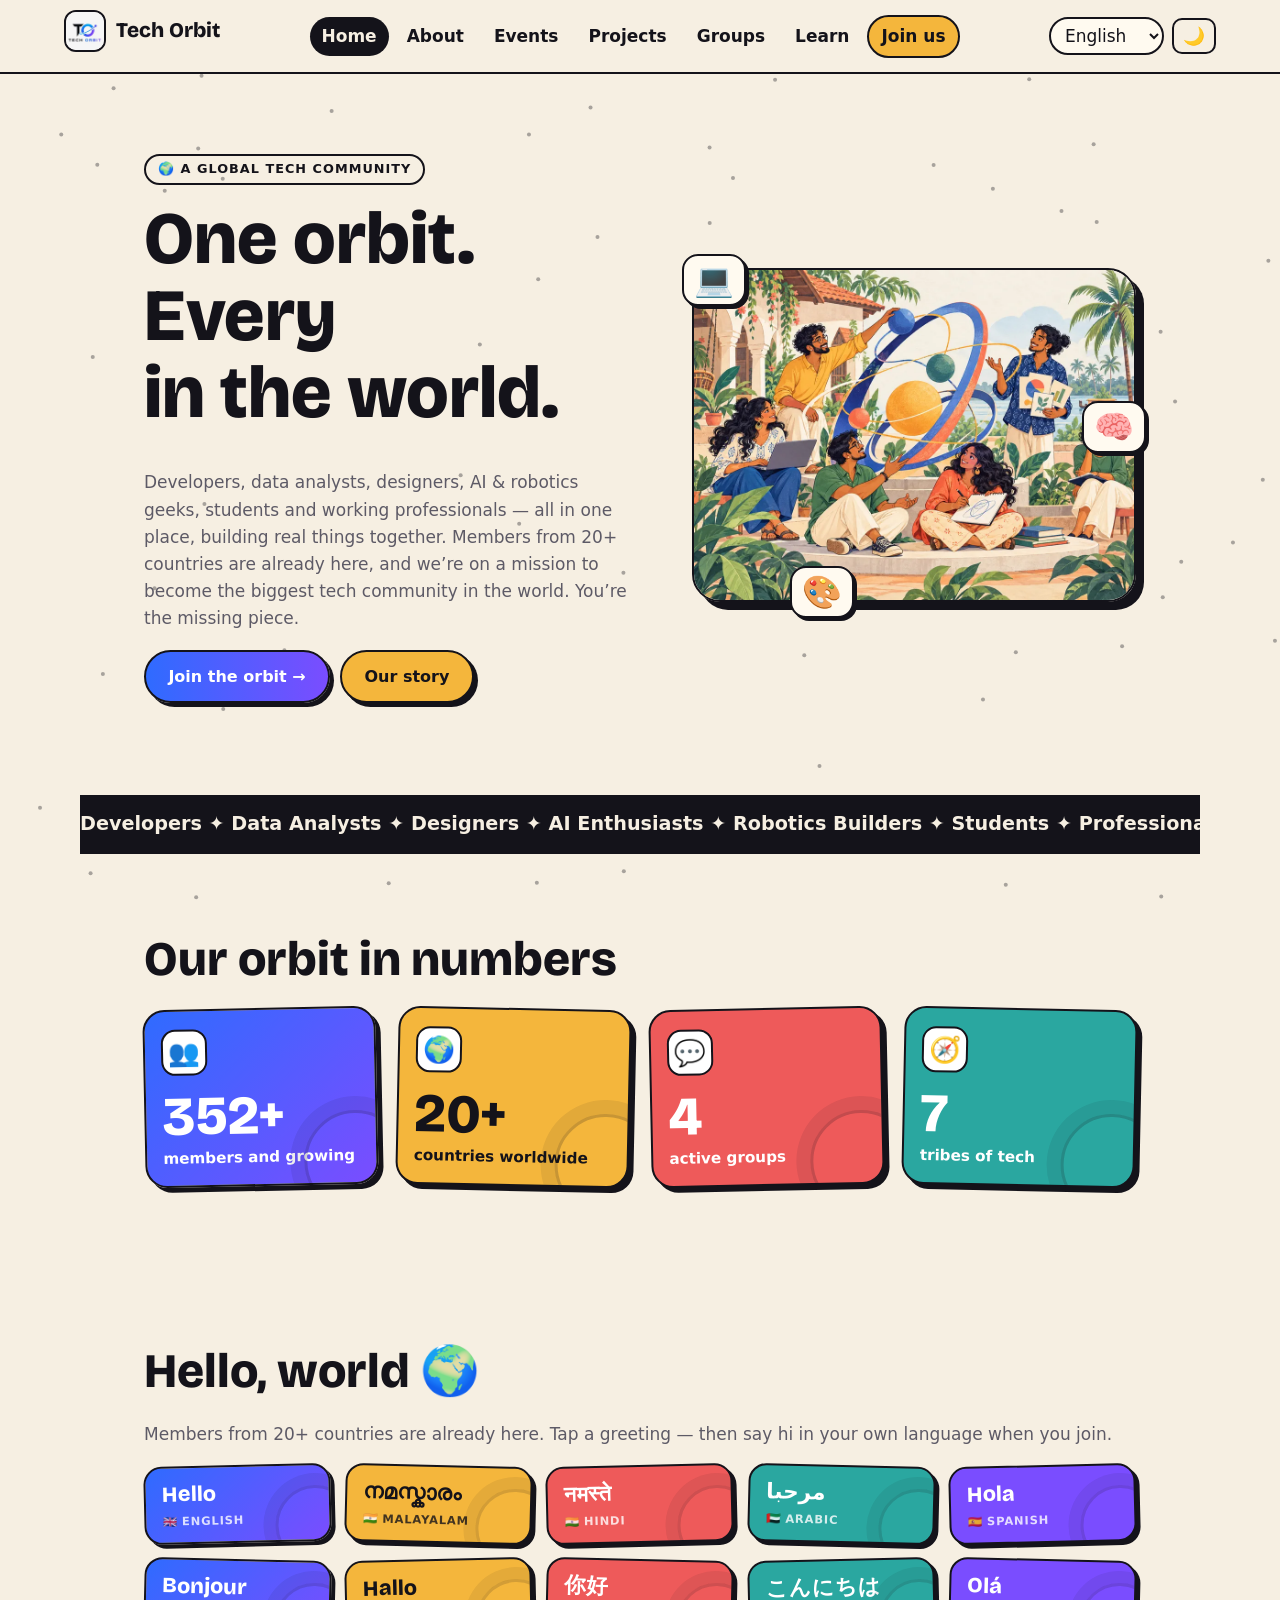
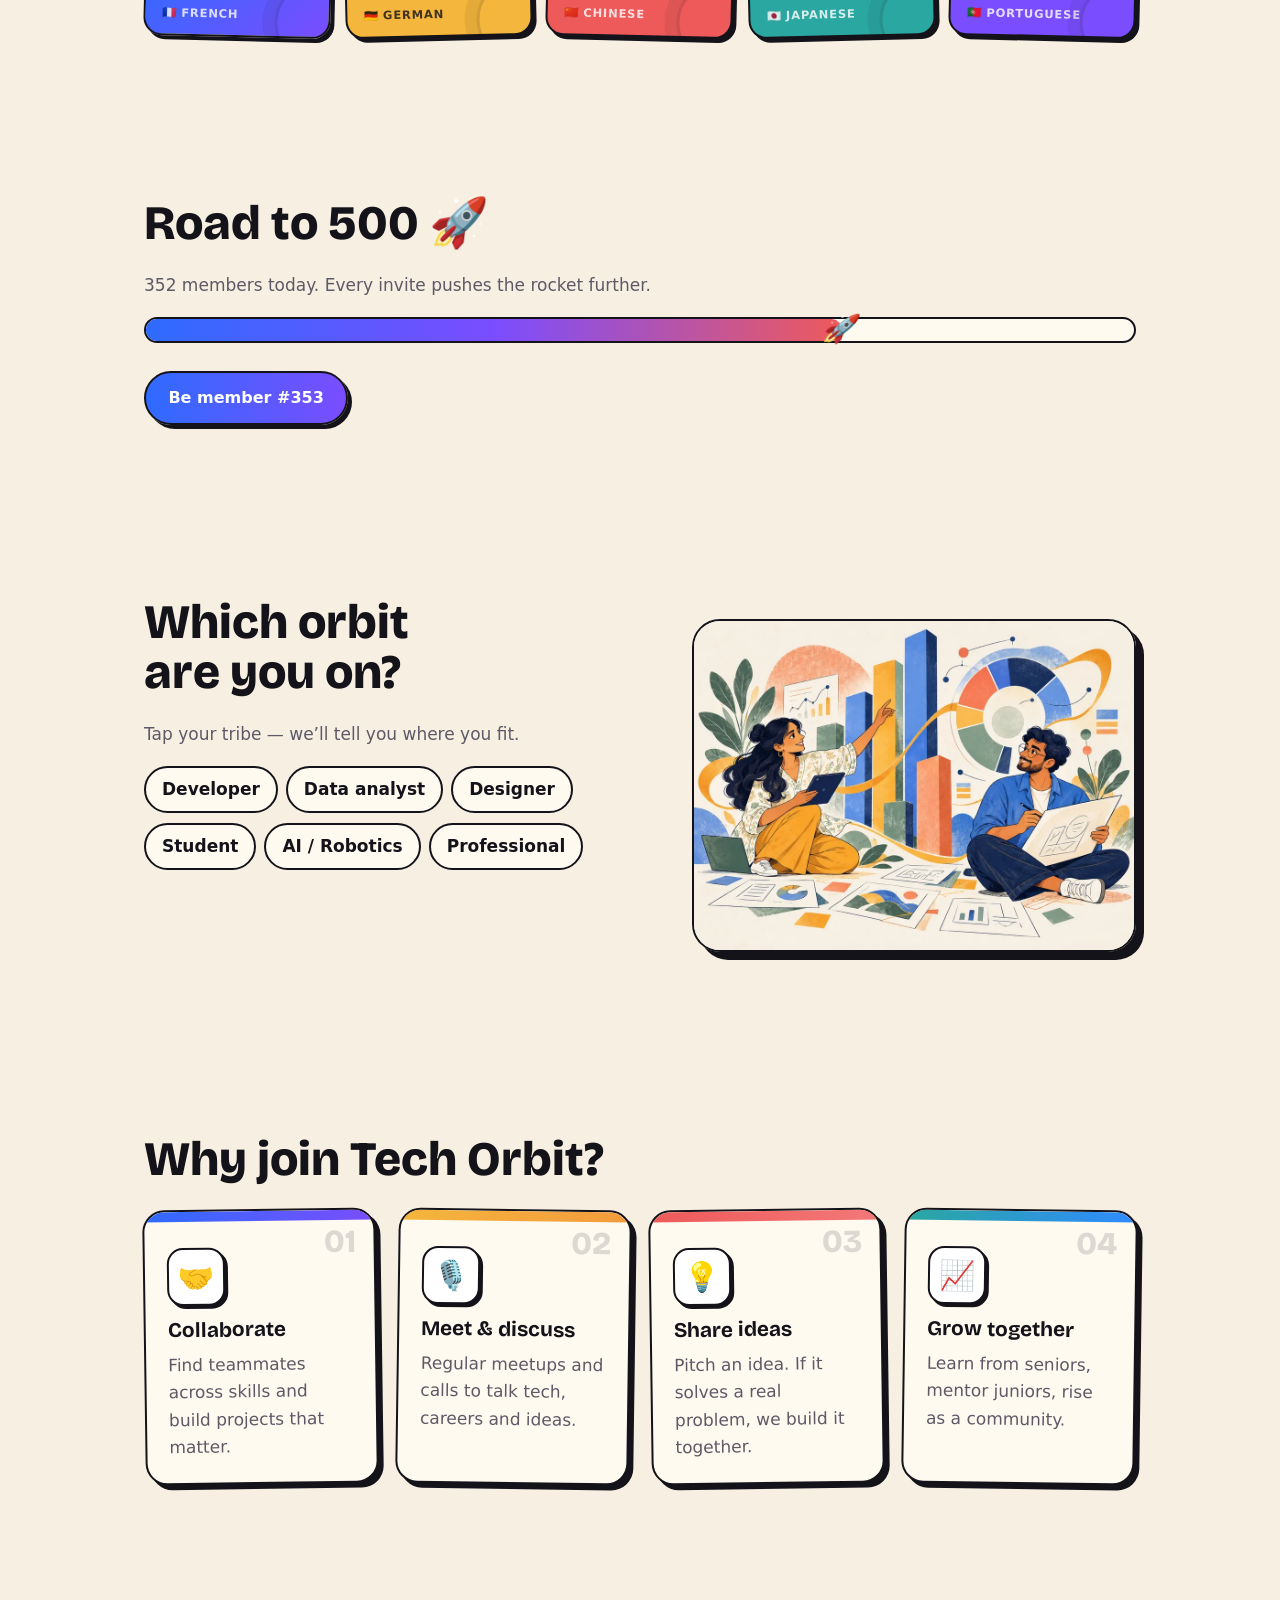
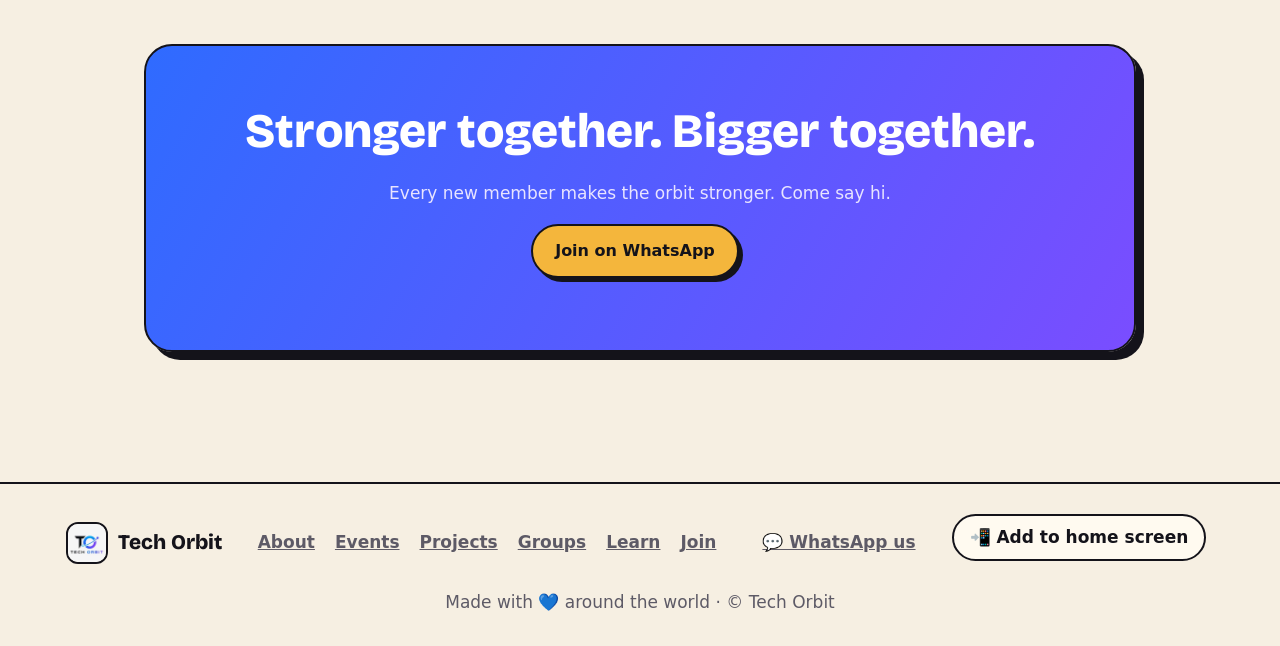
==== commit c3d5ce03: "Add PWA, social banner, splash & polish pack - OG image banner (og.png) + twitter card for WhatsApp/" ====
--- a/index.html
+++ b/index.html
@@ -3,6 +3,8 @@
 <title>Tech Orbit — A global tech community</title>
 <meta name="description" content="Tech Orbit Hub: a free global community of developers, data analysts, designers and tech creators building real projects together.">
 <meta property="og:title" content="Tech Orbit — A global tech community"><meta property="og:description" content="Join members from 20+ countries. Collaborate, learn and build real projects together."><meta property="og:type" content="website"><meta name="theme-color" content="#7a4dff"><meta name="apple-mobile-web-app-capable" content="yes"><meta name="apple-mobile-web-app-title" content="Tech Orbit">
+<link rel="icon" href="data:image/svg+xml,%3Csvg%20xmlns='http://www.w3.org/2000/svg'%20viewBox='0%200%2064%2064'%3E%3Crect%20width='64'%20height='64'%20rx='14'%20fill='%23f4b63c'/%3E%3Ccircle%20cx='32'%20cy='32'%20r='17'%20fill='none'%20stroke='%2314131a'%20stroke-width='5'/%3E%3Ccircle%20cx='32'%20cy='32'%20r='10'%20fill='%237a4dff'%20stroke='%2314131a'%20stroke-width='4'/%3E%3Ccircle%20cx='47'%20cy='15'%20r='6'%20fill='%232f6bff'%20stroke='%2314131a'%20stroke-width='3.5'/%3E%3C/svg%3E">
+<meta property="og:image" content="https://hsf237.github.io/tech-orbit/og.png"><meta property="og:image:width" content="1200"><meta property="og:image:height" content="630"><meta property="og:image:alt" content="Tech Orbit — a global tech community banner with orbiting planets"><meta property="og:url" content="https://hsf237.github.io/tech-orbit/"><meta property="og:site_name" content="Tech Orbit"><meta name="twitter:card" content="summary_large_image"><meta name="twitter:image" content="https://hsf237.github.io/tech-orbit/og.png"><link rel="apple-touch-icon" href="icon-192.png"><link rel="manifest" href="manifest.webmanifest">
 <link href="https://fonts.googleapis.com/css2?family=Bricolage+Grotesque:wght@600;800&display=swap" rel="stylesheet">
 <style>
 :root{--bg:#f6efe2;--ink:#14131a;--card:#fffaf0;--mut:#5d5a66;--b:#2f6bff;--v:#7a4dff;--y:#f4b63c;--r:#ee5a5a;--t:#2aa7a0;box-sizing:border-box;padding-top:env(safe-area-inset-top,0px);padding-bottom:env(safe-area-inset-bottom,0px)}
@@ -123,7 +125,25 @@
 footer p{margin:0}
 footer p:last-of-type{flex-basis:100%;text-align:center;margin-top:8px}
 }
+
+/* ---- polish: splash, transitions, a11y, motion care ---- */
+#spl{position:fixed;inset:0;z-index:99;background:var(--bg);display:flex;align-items:center;justify-content:center;transition:opacity .35s}
+#spl.off{opacity:0;pointer-events:none}
+.so{position:relative;width:132px;height:132px}
+.so i{position:absolute;border-radius:50%;border:3px dashed var(--ink);animation:spn 1.5s linear infinite}
+.so i:nth-child(1){inset:0}
+.so i:nth-child(2){inset:22px;border-color:var(--b);animation-direction:reverse;animation-duration:1.1s}
+.so i:nth-child(3){inset:44px;border-color:var(--v);animation-duration:.8s}
+.so b{position:absolute;left:50%;top:50%;font-size:42px;transform:translate(-50%,-50%);animation:spnr 1.5s linear infinite reverse}
+@keyframes spn{to{transform:rotate(360deg)}}
+@keyframes spnr{to{transform:translate(-50%,-50%) rotate(-360deg)}}
+section[id].on{animation:pgin .38s cubic-bezier(.2,.7,.3,1)}
+@keyframes pgin{from{opacity:0;transform:translateY(16px)}}
+:focus-visible{outline:3px solid var(--v);outline-offset:3px;border-radius:4px}
+@media(prefers-reduced-motion:reduce){.rv{transition:none;opacity:1;transform:none}section[id].on{animation:none}.cf{display:none}}
 </style></head><body>
+<div id="spl" aria-hidden="true"><div class="so"><i></i><i></i><i></i><b>🪐</b></div></div>
+<script>try{if(sessionStorage.toSpl||matchMedia("(prefers-reduced-motion: reduce)").matches)document.getElementById("spl").style.display="none"}catch(e){try{document.getElementById("spl").style.display="none"}catch(_){}}</script>
 <svg width="0" height="0" style="position:absolute" aria-hidden="true"><defs>
 <linearGradient id="g" x1="0" y1="0" x2="1" y2="1"><stop offset="0" stop-color="#2f9bff"/><stop offset="1" stop-color="#7a4dff"/></linearGradient>
 <symbol id="sun" viewBox="0 0 80 80"><circle cx="40" cy="40" r="32" fill="#f4b63c"/><circle cx="40" cy="40" r="38" fill="none" stroke="#f4b63c" stroke-width="2" stroke-dasharray="3 7"/></symbol>
@@ -135,7 +155,7 @@
 <symbol id="pt" viewBox="0 0 40 60"><path d="M20 60V25M20 40q-16-4-14-22 14 2 14 22M20 32q16-2 14-20-14 0-14 20" stroke="#14131a" stroke-width="2.5" fill="#2aa7a0"/></symbol>
 </defs></svg>
 
-<canvas id="sk"></canvas><i id="pb"></i>
+<canvas id="sk" aria-hidden="true"></canvas><i id="pb"></i>
 <header><a class="lg" href="#/"><img class="logo" alt="" width="42" height="42">Tech Orbit</a><nav><a data-t="home" href="#/">Home</a><a data-t="about" href="#/about">About</a><a data-t="events" href="#/events">Events</a><a data-t="projects" href="#/projects">Projects</a><a data-t="groups" href="#/groups">Groups</a><a data-t="learn" href="#/learn">Learn</a><a class="cta" data-t="join" href="#/join">Join us</a></nav><div class="hr"><select id="lang" aria-label="Language"><option value="en">English</option><option value="ml">മലയാളം</option><option value="hi">हिन्दी</option><option value="ar">العربية</option></select><button id="thm" class="ic" aria-label="Toggle dark mode">🌙</button><button id="bg" aria-label="Menu">☰</button></div></header>
 
 <main>
@@ -233,9 +253,9 @@
 addEventListener("hashchange",()=>go());go();document.addEventListener("click",e=>{const a=e.target.closest?e.target.closest('a[href^="#/"]'):null;if(!a)return;e.preventDefault();const h=a.getAttribute("href");try{if(location.hash!=h)location.hash=h}catch(x){}go(h.slice(2)||"home")});
 try{screen.orientation.lock("portrait").catch(()=>{})}catch(e){}
 const $=i=>document.getElementById(i),pk=a=>a[Math.random()*a.length|0];
-function fx(x,y,a,n){for(let i=0;i<n;i++){const s=document.createElement("span");s.className="cf";s.textContent=n>1?a[i%a.length]:pk(a);s.style.cssText=`left:${x}px;top:${y}px;--x:${n>1?(Math.random()-.5)*280:0}px;--y:${n>1?(Math.random()-.8)*240:-80}px`;document.body.append(s);setTimeout(()=>s.remove(),1000)}}
+function fx(x,y,a,n){if(matchMedia("(prefers-reduced-motion:reduce)").matches)return;for(let i=0;i<n;i++){const s=document.createElement("span");s.className="cf";s.textContent=n>1?a[i%a.length]:pk(a);s.style.cssText=`left:${x}px;top:${y}px;--x:${n>1?(Math.random()-.5)*280:0}px;--y:${n>1?(Math.random()-.8)*240:-80}px`;document.body.append(s);setTimeout(()=>s.remove(),1000)}}
 addEventListener("click",e=>{if(e.target.closest&&e.target.closest(".bt,.chip,.gr"))fx(e.clientX,e.clientY,["🎉","✨","🚀","💙","🪐"],14);const u=e.target.closest&&e.target.closest("use");if(u&&u.getAttribute("href")=="#p"){u.classList.remove("jp");void u.getBoundingClientRect();u.classList.add("jp");fx(e.clientX,e.clientY,["Hi! 👋","Join us! 🚀","Let’s build! 💡","Welcome! 🪐"],1)}});
-document.querySelectorAll(".art,.cd,.card").forEach(e=>{e.addEventListener("pointermove",v=>{if(v.pointerType!="mouse")return;const r=e.getBoundingClientRect(),x=(v.clientX-r.left)/r.width-.5,y=(v.clientY-r.top)/r.height-.5;e.style.transform=`perspective(700px) rotateY(${x*10}deg) rotateX(${-y*10}deg) translateY(-4px)`});e.addEventListener("pointerleave",()=>e.style.transform="")});
+document.querySelectorAll(".art,.cd,.card").forEach(e=>{e.addEventListener("pointermove",v=>{if(v.pointerType!="mouse"||matchMedia("(prefers-reduced-motion:reduce)").matches)return;const r=e.getBoundingClientRect(),x=(v.clientX-r.left)/r.width-.5,y=(v.clientY-r.top)/r.height-.5;e.style.transform=`perspective(700px) rotateY(${x*10}deg) rotateX(${-y*10}deg) translateY(-4px)`});e.addEventListener("pointerleave",()=>e.style.transform="")});
 addEventListener("scroll",()=>$("pb").style.width=scrollY/Math.max(1,document.documentElement.scrollHeight-innerHeight)*100+"%");
 const WD=["builder","analyst","designer","student","creator","dreamer"];let wi=0;setInterval(()=>{if(document.documentElement.lang!="en")return;const rt=$("rot");if(!rt)return;rt.style.opacity=0;setTimeout(()=>{const r=$("rot");if(!r)return;r.textContent=WD[++wi%WD.length];r.style.opacity=1},250)},2200);
 const A=["mobile app","website","AI chatbot","dashboard","game","IoT gadget","browser extension","data tool"],Bb=["small farmers","college students","local shops","job seekers","school teachers","small clinics","travellers","fishermen"],C=["saves time","makes learning fun","cuts waste","connects people","tracks everything in one place","works offline"];
@@ -245,7 +265,9 @@
 const cv=$("sk"),cx=cv.getContext("2d");let W,Hh,pt=[],m={x:-999,y:-999};
 function rs(){W=cv.width=innerWidth;Hh=cv.height=innerHeight;pt=Array.from({length:Math.min(70,W/14|0)},()=>({x:Math.random()*W,y:Math.random()*Hh,vx:Math.random()-.5,vy:Math.random()-.5}))}
 rs();addEventListener("resize",rs);addEventListener("pointermove",e=>{m.x=e.clientX;m.y=e.clientY});
-(function d(){cx.clearRect(0,0,W,Hh);cx.fillStyle=cx.strokeStyle=getComputedStyle(document.documentElement).getPropertyValue("--ink").trim()||"#000";pt.forEach(p=>{p.x=(p.x+p.vx+W)%W;p.y=(p.y+p.vy+Hh)%Hh;cx.globalAlpha=.35;cx.beginPath();cx.arc(p.x,p.y,2,0,7);cx.fill();const dx=p.x-m.x,dy=p.y-m.y;if(dx*dx+dy*dy<30000){cx.globalAlpha=.3;cx.beginPath();cx.moveTo(p.x,p.y);cx.lineTo(m.x,m.y);cx.stroke()}});requestAnimationFrame(d)})();
+const RMQ=matchMedia("(prefers-reduced-motion:reduce)").matches,DK=()=>document.documentElement.dataset.theme=="dark"||(!document.documentElement.dataset.theme&&matchMedia("(prefers-color-scheme:dark)").matches);let mts=[],lastM=0;
+function mtdraw(t){if(t-lastM>Math.random()*4000+3500&&mts.length<2){lastM=t;mts.push({x:W*.2+Math.random()*W*.7,y:Math.random()*Hh*.35,vx:-(Math.random()*4+6),vy:Math.random()*3+4,l:1})}cx.save();mts=mts.filter(o=>o.l>0);mts.forEach(o=>{o.x+=o.vx;o.y+=o.vy;o.l-=.014;const g=cx.createLinearGradient(o.x,o.y,o.x-o.vx*12,o.y-o.vy*12);g.addColorStop(0,`rgba(255,255,255,${Math.max(0,o.l)*.9})`);g.addColorStop(1,"rgba(255,255,255,0)");cx.strokeStyle=g;cx.globalAlpha=1;cx.lineWidth=2.2;cx.beginPath();cx.moveTo(o.x,o.y);cx.lineTo(o.x-o.vx*12,o.y-o.vy*12);cx.stroke()});cx.restore()}
+(function d(){cx.clearRect(0,0,W,Hh);cx.fillStyle=cx.strokeStyle=getComputedStyle(document.documentElement).getPropertyValue("--ink").trim()||"#000";pt.forEach(p=>{p.x=(p.x+p.vx+W)%W;p.y=(p.y+p.vy+Hh)%Hh;cx.globalAlpha=.35;cx.beginPath();cx.arc(p.x,p.y,2,0,7);cx.fill();const dx=p.x-m.x,dy=p.y-m.y;if(dx*dx+dy*dy<30000){cx.globalAlpha=.3;cx.beginPath();cx.moveTo(p.x,p.y);cx.lineTo(m.x,m.y);cx.stroke()}});if(DK()&&!RMQ)mtdraw(performance.now());if(!RMQ)requestAnimationFrame(d)})();
 const O={};document.querySelectorAll("[data-t]").forEach(e=>O[e.dataset.t]=e.innerHTML);
 const TR={ml:{home:"ഹോം",about:"ഞങ്ങളെക്കുറിച്ച്",events:"പരിപാടികൾ",projects:"പ്രോജക്ടുകൾ",groups:"ഗ്രൂപ്പുകൾ",learn:"പഠനം",join:"ചേരൂ",kick:"🌍 ഒരു ആഗോള ടെക് കമ്മ്യൂണിറ്റി",hp:"ഡെവലപ്പർമാർ, ഡാറ്റ അനലിസ്റ്റുകൾ, ഡിസൈനർമാർ, AI, റോബോട്ടിക്സ് പ്രേമികൾ, വിദ്യാർത്ഥികൾ, പ്രൊഫഷണലുകൾ — എല്ലാവരും ഒരിടത്ത്, ഒരുമിച്ച് യഥാർത്ഥ പ്രോജക്ടുകൾ നിർമ്മിക്കുന്നു. 20+ രാജ്യങ്ങളിലെ അംഗങ്ങൾ ഇതിനകം ഇവിടെയുണ്ട്. നിങ്ങളും ചേരൂ!",j1:"ഓർബിറ്റിൽ ചേരൂ →",j2:"ഞങ്ങളുടെ കഥ",ft:"ലോകമെമ്പാടും 💙 ഓടെ നിർമ്മിച്ചത് · © Tech Orbit",h1:"ഒരു ഓർബിറ്റ്. ലോകത്തിലെ എല്ലാ <em>ബിൽഡർമാരും.</em>",mq:"ഡെവലപ്പർമാർ ✦ ഡാറ്റ അനലിസ്റ്റുകൾ ✦ ഡിസൈനർമാർ ✦ AI താൽപ്പര്യക്കാർ ✦ റോബോട്ടിക്സ് ബിൽഡർമാർ ✦ വിദ്യാർത്ഥികൾ ✦ പ്രൊഫഷണലുകൾ ✦ ക്രിയേറ്റർമാർ ✦ ഡെവലപ്പർമാർ ✦ ഡാറ്റ അനലിസ്റ്റുകൾ ✦ ഡിസൈനർമാർ ✦ AI താൽപ്പര്യക്കാർ ✦ റോബോട്ടിക്സ് ബിൽഡർമാർ ✦ വിദ്യാർത്ഥികൾ ✦ പ്രൊഫഷണലുകൾ ✦ ക്രിയേറ്റർമാർ ✦ ",st:"ഞങ്ങളുടെ ഓർബിറ്റ് എണ്ണത്തിൽ",s1:"അംഗങ്ങൾ — തുടർന്നും വളരുന്നു",s2:"ലോകമെമ്പാടുമുള്ള രാജ്യങ്ങൾ",s3:"സജീവ ഗ്രൂപ്പുകൾ",s4:"ടെക് വിഭാഗങ്ങൾ",hw:"ഹലോ, ലോകം 🌍",hwp:"20+ രാജ്യങ്ങളിലെ അംഗങ്ങൾ ഇവിടെയുണ്ട്. ഒരു ഗ്രീറ്റിംഗ് ടാപ്പ് ചെയ്യൂ — ചേരുമ്പോൾ നിങ്ങളുടെ ഭാഷയിൽ ഹലോ പറയൂ.",r5h:"500-ലേക്കുള്ള യാത്ര 🚀",r5:"അംഗങ്ങൾ ഇന്ന്. ഓരോ ക്ഷണവും റോക്കറ്റിനെ മുന്നോട്ട് നയിക്കുന്നു.",r5b:"അംഗമാകൂ",wo:"നിങ്ങൾ ഏത് ഓർബിറ്റിലാണ്?",wop:"നിങ്ങളുടെ വിഭാഗം ടാപ്പ് ചെയ്യൂ — എവിടെയാണെന്ന് ഞങ്ങൾ പറഞ്ഞുതരാം.",wj:"എന്തിന് Tech Orbit ചേരണം?",w1t:"സഹകരിക്കൂ",w1p:"വിവിധ വൈദഗ്ധ്യക്കാരായ ടീം അംഗങ്ങളെ കണ്ടെത്തൂ, അർത്ഥവത്തായ പ്രോജക്ടുകൾ ഒരുമിച്ച് നിർമ്മിക്കൂ.",w2t:"കണ്ടുമുട്ടുക, ചർച്ച ചെയ്യുക",w2p:"ടെക്, കരിയർ, ആശയങ്ങൾ എന്നിവയെക്കുറിച്ച് സംസാരിക്കാൻ പതിവ് മീറ്റപ്പുകളും കോളുകളും.",w3t:"ആശയങ്ങൾ പങ്കിടൂ",w3p:"ഒരു ആശയം അവതരിപ്പിക്കൂ. യഥാർത്ഥ പ്രശ്നം പരിഹരിക്കുന്നുവെങ്കിൽ ഞങ്ങൾ അത് ഒരുമിച്ച് നിർമ്മിക്കും.",w4t:"ഒരുമിച്ച് വളരുക",w4p:"സീനിയർമാരിൽ നിന്ന് പഠിക്കൂ, ജൂനിയർമാരെ മാർഗനിർദേശം നൽകൂ, ഒരു കമ്മ്യൂണിറ്റി എന്ന നിലയിൽ ഉയരുക.",b1:"ഒന്നിച്ചാൽ ശക്തം. ഒന്നിച്ചാൽ വലുത്.",b1p:"ഓരോ പുതിയ അംഗവും ഓർബിറ്റിനെ കൂടുതൽ ശക്തമാക്കുന്നു. വന്ന് ഹലോ പറയൂ.",b1a:"WhatsApp-ൽ ചേരൂ",abk:"ഞങ്ങളെക്കുറിച്ച്",abh:"ജനങ്ങൾ തീർത്ത, ജനങ്ങൾക്കായുള്ള ഒരു <em>കമ്മ്യൂണിറ്റി.</em>",abp:"Tech Orbit Hub — വിദ്യാർത്ഥികൾ, ഡെവലപ്പർമാർ, AI താൽപ്പര്യക്കാർ, ഡിസൈനർമാർ, റോബോട്ടിക്സ് ബിൽഡർമാർ, ടെക് ക്രിയേറ്റർമാർ എന്നിവരെ ഒരുമിച്ച് കൂട്ടി യഥാർത്ഥ ടെക് പ്രോജക്ടുകൾ നിർമ്മിക്കാൻ പ്രാപ്തരാക്കുന്നു.",abv:"<b>ഞങ്ങളുടെ ലക്ഷ്യം:</b> ലോകത്തിലെ ഏറ്റവും വലിയ, ഏറ്റവും സൗഹൃദപരമായ ടെക് കമ്മ്യൂണിറ്റി — കേരളത്തിലെ ഒരു വിദ്യാർത്ഥിയും ദുബായിലെ ഒരു ഡിസൈനറും ബെർലിനിലെ ഒരു ഡാറ്റ അനലിസ്റ്റും ഒരേ ആശയത്തിൽ ഒരുമിച്ച് പ്രവർത്തിക്കുന്ന ഇടം.",abw:"ഞങ്ങൾ വിശ്വസിക്കുന്നത്",wb1t:"എല്ലാവർക്കും തുറന്നത്",wb1p:"IT ആയാലും ഇല്ലെങ്കിലും — നിർമ്മിക്കാനും പഠിക്കാനും ഇഷ്ടമുണ്ടെങ്കിൽ ഇവിടെ നിങ്ങൾക്ക് ഇടമുണ്ട്.",wb2t:"യഥാർത്ഥ കാര്യങ്ങൾ നിർമ്മിക്കൂ",wb2p:"കുറഞ്ഞ സംസാരം, കൂടുതൽ ഷിപ്പിംഗ്. സർട്ടിഫിക്കറ്റുകളേക്കാൾ പ്രോജക്ടുകൾ.",wb3t:"പരസ്പരം പിന്തുണയ്ക്കൂ",wb3p:"തടസ്സമില്ല. എന്തും ചോദിക്കൂ, എല്ലാവരെയും സഹായിക്കൂ.",abt:"ടീമിനെ കണ്ടുമുട്ടാം",fnd:"ഫൗണ്ടർ",abj:"ഞങ്ങളുടെ യാത്ര",tj1:"ആഗസ്റ്റ് 2026 — വിക്ഷേപണം",tj1p:"Tech Orbit Hub ഒരു ചെറിയ WhatsApp കമ്മ്യൂണിറ്റിയായി ആരംഭിച്ചു.",tj2:"ഒക്ടോബർ 2026 — 352 അംഗങ്ങൾ",tj2p:"20+ രാജ്യങ്ങളിലെ അംഗങ്ങൾ, നാല് ഗ്രൂപ്പുകൾ, ആദ്യ ആശയങ്ങൾ ശേഖരിച്ചു.",tj3:"അടുത്തത് — ലോകത്തിലെ ഏറ്റവും വലിയ ഓർബിറ്റ്",tj3p:"മീറ്റപ്പുകൾ, സഹകരണങ്ങൾ, എല്ലാ മേഖലകളിൽ നിന്നുമുള്ള പ്രൊഫഷണലുകൾ. നിങ്ങൾ അതിന്റെ ഭാഗമാകും.",evk:"പരിപാടികൾ",evh:"കണ്ടുമുട്ടുക. സംസാരിക്കുക. <em>നിർമ്മിക്കുക.</em>",evp:"ആശയങ്ങൾ ടീമുകളായി മാറുന്ന ഓൺലൈൻ കോളുകളും നേരിട്ടുള്ള മീറ്റപ്പുകളും. തീയതികൾ ആദ്യം പ്രഖ്യാപിക്കുന്നത് ഞങ്ങളുടെ Announcements ഗ്രൂപ്പിലാണ് — ഒന്നും നഷ്ടപ്പെടാതെ ചേരൂ.",eva:"അറിയിക്കപ്പെടൂ",evn:"അടുത്തത്",ev1t:"കമ്മ്യൂണിറ്റി മീറ്റപ്പുകൾ",ev1p:"സഹ അംഗങ്ങളെ നേരിൽ കണ്ടുമുട്ടാനുള്ള ലളിതമായ ഒത്തുചേരലുകൾ.",ev2t:"ടെക് ടോക്കുകൾ",ev2p:"അംഗങ്ങളും അതിഥി പ്രൊഫഷണലുകളും അറിയാവുന്നത് പങ്കിടുന്നു.",ev3t:"ബിൽഡ് നൈറ്റുകൾ",ev3p:"ഒരുമിച്ച് കോഡ് ചെയ്യുന്നതും ഡിസൈൻ ചെയ്യുന്നതും ഡീബഗ് ചെയ്യുന്നതുമായ ഓപ്പൺ കോളുകൾ.",ev4t:"ഐഡിയ പിച്ച് ദിനങ്ങൾ",ev4p:"നിങ്ങളുടെ ആശയം അവതരിപ്പിക്കൂ, ഫീഡ്ബാക്ക് നേടൂ, ടീം കണ്ടെത്തൂ.",prk:"പ്രോജക്ടുകൾ",prh:"ഒരു ആശയമുണ്ടോ? അത് <em>യാഥാർത്ഥ്യമാ</em>ക്കാം.",prp:"ഒരു പ്രശ്നം പരിഹരിക്കുന്നതോ എന്തിനെയെങ്കിലും മെച്ചപ്പെടുത്തുന്നതോ ഉപകാരപ്പെടുന്ന പ്രോജക്ടാകാവുന്നതോ ആയ ആശയങ്ങൾ ഞങ്ങൾ ശേഖരിക്കുന്നു — പിന്നെ നിർമ്മിക്കാൻ കഴിവുള്ളവരുമായി ചേർത്തുകൊടുക്കുന്നു.",pra:"നിങ്ങളുടെ ആശയം പങ്കിടൂ",prh2:"ഇങ്ങനെയാണ് നടക്കുന്നത്",st1t:"പിച്ച്",st1p:"ഫോമിലോ Builders ഗ്രൂപ്പിലോ നിങ്ങളുടെ ആശയം നൽകൂ.",st2t:"ടീമാകൂ",st2p:"ഡെവലപ്പർമാരും അനലിസ്റ്റുകളും ഡിസൈനർമാരും ആശയത്തിൽ ചേരുന്നു.",st3t:"ഷിപ്പ്",st3p:"പരസ്യമായി നിർമ്മിക്കൂ, ഫീഡ്ബാക്ക് നേടൂ, ലോഞ്ച് ചെയ്യൂ.",mm:"🏆 ഈ മാസത്തെ അംഗം",mmp:"ആരെങ്കിലും ഒരാളെ സഹായിച്ചോ എന്തെങ്കിലും ഷിപ്പ് ചെയ്യോ കമ്മ്യൂണിറ്റിയെ സജീവമായി നിർത്തിയോ? ഈ സ്പോട്ട്ലൈറ്റ് നിങ്ങളുടേതാകാം.",mma:"ഒരാളെ നാമനിർദേശം ചെയ്യൂ",ish:"ഐഡിയ സ്പിന്നർ 🎰",isp:"ആശയക്കുഴപ്പത്തിലാണോ? ഒന്ന് സ്പിൻ ചെയ്യൂ, പിന്നെ Builders ഗ്രൂപ്പിൽ കൊണ്ടുവരൂ.",isi:"പ്രോജക്ട് ആശയം നേടാൻ സ്പിൻ ടാപ്പ് ചെയ്യൂ",isb:"🎲 ആശയം സ്പിൻ ചെയ്യൂ",ispi:"പിച്ച് ചെയ്യൂ",wwn:"ഞങ്ങൾക്ക് ആരെ വേണം",wwnp:"ഫ്രണ്ട്എൻഡ് & ബാക്കെൻഡ് ഡെവലപ്പർമാർ · ഡാറ്റ അനലിസ്റ്റുകളും സയന്റിസ്റ്റുകളും · UI/UX ഡിസൈനർമാർ · AI/ML ആളുകൾ · റോബോട്ടിക്സ് & IoT ബിൽഡർമാർ · കണ്ടന്റ് ക്രിയേറ്റർമാർ · ഇൻഡസ്ട്രിയിൽ നിന്നുള്ള മെന്റർമാർ.",grk:"ഗ്രൂപ്പുകൾ",grh:"ഓർബിറ്റിന്റെ നിങ്ങളുടെ <em>കോർണർ</em> കണ്ടെത്തൂ.",grp:"ഞങ്ങളുടെ WhatsApp കമ്മ്യൂണിറ്റിയിൽ നാല് ഗ്രൂപ്പുകളുണ്ട് — ചേരുന്നത് തിരഞ്ഞെടുക്കൂ, അല്ലെങ്കിൽ എല്ലാം ചേരൂ.",gra:"കമ്മ്യൂണിറ്റിയിൽ ചേരൂ",gc1t:"Announcements",gc1p:"പരിപാടികൾ, ആശയങ്ങൾ, വാർത്തകൾ — വായിക്കാൻ മാത്രം, ശല്യമില്ല.",gc2t:"General",gc2p:"ഹലോ പറയൂ, സംസാരിക്കൂ, ചോദ്യങ്ങൾ ചോദിക്കൂ, എല്ലാവരെയും കണ്ടുമുട്ടൂ.",gc3t:"Tech Orbit Builders",gc3p:"പ്രോജക്ടുകൾ ആസൂത്രണം ചെയ്യുന്നതും നിർമ്മിക്കുന്നതും ഷിപ്പ് ചെയ്യുന്നതും ഇവിടെ.",gc4t:"Learning Circle",gc4p:"ഒരുമിച്ച് പഠിക്കൂ, റിസോഴ്സുകൾ പങ്കിടൂ, ലെവൽ അപ്പ് ചെയ്യൂ.",jok:"ചേരൂ",joh:"ഓർബിറ്റിലെ നിങ്ങളുടെ സീറ്റ് <em>കാത്തിരിക്കുന്നു.</em>",jop:"സൗജന്യം, സൗഹൃദപരം, പത്ത് സെക്കൻഡ് മതി. ഏത് മേഖലയിലായാലും, എവിടെയായാലും — നിങ്ങൾക്ക് സ്വാഗതം.",joa:"WhatsApp-ൽ ചേരൂ →",job:"ഒരു സുഹൃത്തിനെ ക്ഷണിക്കൂ",js1t:"ചേരാൻ ടാപ്പ് ചെയ്യൂ",js1p:"WhatsApp ഇൻവൈറ്റ് ലിങ്ക് തുറക്കൂ.",js2t:"ഹലോ പറയൂ",js2p:"General-ൽ സ്വയം പരിചയപ്പെടുത്തൂ.",js3t:"സംഭാവന നൽകൂ",js3p:"ഒരു ആശയം പങ്കിടൂ, ഒരു പ്രോജക്ടിൽ ചേരൂ, ഒരാളെ സഹായിക്കൂ.",pph:"നിങ്ങളുടെ ഓർബിറ്റ് പാസ്പോർട്ട് 🛂",ppp:"നിങ്ങളെക്കുറിച്ച് അല്പം പറയൂ — കമ്മ്യൂണിറ്റിയിൽ പോസ്റ്റ് ചെയ്യാൻ തയ്യാറായ നിങ്ങളുടെ ആമുഖം ഞങ്ങൾ എഴുതിത്തരാം.",ppg:"എന്റെ ആമുഖം തയ്യാറാക്കൂ ✨",ppc:"ആമുഖം കോപ്പി ചെയ്യൂ",ppj:"ചേർന്ന് General-ൽ പോസ്റ്റ് ചെയ്യൂ →",och:"നിങ്ങളുടെ ഓർബിറ്റ് കാർഡ് ഉണ്ടാക്കൂ 🪪",ocp:"പേര് ടൈപ്പ് ചെയ്യൂ, വിഭാഗം തിരഞ്ഞെടുക്കൂ — പിന്നെ പങ്കിടൂ, സുഹൃത്തുക്കളെയും കൊണ്ടുവരൂ.",oca:"എന്റെ കാർഡ് WhatsApp-ൽ പങ്കിടൂ",fqh:"ചോദ്യങ്ങൾ",fq1:"ഇത് സൗജന്യമാണോ?",fq1p:"അതെ, പൂർണ്ണമായും സൗജന്യം.",fq2:"IT ആയിരിക്കണോ?",fq2p:"വേണ്ട. ടെക്നോളജി സ്നേഹിക്കുന്ന എല്ലാ മേഖലകളിലെയും പ്രൊഫഷണലുകളെയും പഠിതാക്കളെയും ഞങ്ങൾ സ്വാഗതം ചെയ്യുന്നു.",fq3:"ഞാൻ തുടക്കക്കാരനാണ്. ശരിയാണോ?",fq3p:"തീർച്ചയായും — Learning Circle നിങ്ങൾക്കായി തന്നെയാണ്.",fq4:"സുഹൃത്തുക്കളെ കൊണ്ടുവരാമോ?",fq4p:"ദയവായി കൊണ്ടുവരൂ! ഓർബിറ്റ് വലുതായാൽ നന്നാവും.",lnk:"പഠന കേന്ദ്രം",lnh:"ഒരു പാത തിരഞ്ഞെടുക്കൂ. ഒരുമിച്ച് <em>ലെവൽ അപ്പ്</em> ചെയ്യൂ.",lnp:"ഓരോ വിഭാഗത്തിനുമുള്ള സൗജന്യ റോഡ്മാപ്പുകളും റിസോഴ്സുകളും — പൂജ്യം മുതൽ നിർമ്മാണം വരെ. ഒറ്റയ്ക്ക് പഠിക്കൂ അല്ലെങ്കിൽ Learning Circle-ൽ ചേരൂ.",lna:"Learning Circle-ൽ ചേരൂ",lnr:"വിഭാഗം തിരിച്ചുള്ള റോഡ്മാപ്പുകൾ",lr1s:"💻 ഡെവലപ്പർ",lr1:"HTML → CSS → JavaScript → ഒരു ഫ്രെയിംവർക്ക് → യഥാർത്ഥ പ്രോജക്ട് നിർമ്മിക്കുക. ",lr2s:"📊 ഡാറ്റ അനലിസ്റ്റ്",lr2:"Excel → SQL → Python → വിഷ്വലൈസേഷൻ → പോർട്ട്ഫോളിയോ ഡാഷ്ബോർഡുകൾ. ",lr3s:"🎨 ഡിസൈനർ",lr3:"ലേഔട്ടും നിറവും → ടൈപ്പോഗ്രഫി → UX അടിസ്ഥാനങ്ങൾ → Figma → കേസ് സ്റ്റഡീസ്. ",lr4s:"🤖 AI & റോബോട്ടിക്സ്",lr4:"Python → ML അടിസ്ഥാനങ്ങൾ → ഒരു മോഡൽ പരിശീലിപ്പിക്കൂ → ഡിപ്ലോയ് ചെയ്യൂ. ഹാർഡ്വെയറിന് ഒരു മൈക്രോകൺട്രോളർ ഉപയോഗിച്ച് തുടങ്ങൂ. ",lr5s:"🌱 പൂർണ്ണ തുടക്കക്കാരൻ",lr5:"ഒരു സൗജന്യ ഇൻട്രോ കോഴ്സിൽ തുടങ്ങൂ, പിന്നെ ഒരു വിഭാഗം തിരഞ്ഞെടുക്കൂ. ",lp:"പരസ്യമായി പഠിക്കൂ",lpp:"ഈ ആഴ്ച പഠിച്ചത് Learning Circle-ൽ പങ്കിടൂ. പഠിപ്പിക്കുന്നതാണ് ഏറ്റവും വേഗം പഠിക്കാനുള്ള വഴി.",lpa:"ഞങ്ങളോടൊപ്പം ചേരൂ",fti:"📲 ഹോം സ്ക്രീനിൽ ചേർക്കൂ",ftw:"💬 WhatsApp ചെയ്യൂ",d1:"Tech Orbit ഇൻസ്റ്റാൾ ചെയ്യൂ",d2:"<b>iPhone:</b> Share ടാപ്പ് ചെയ്ത് → Add to Home Screen.<br><b>Android / Chrome:</b> മെനു ⋮ → Install app (അല്ലെങ്കിൽ Add to Home screen).",d3:"ശരി"},hi:{home:"होम",about:"हमारे बारे में",events:"इवेंट्स",projects:"प्रोजेक्ट्स",groups:"ग्रुप्स",learn:"सीखें",join:"जुड़ें",kick:"🌍 एक वैश्विक टेक कम्युनिटी",hp:"डेवलपर, डेटा एनालिस्ट, डिज़ाइनर, AI और रोबोटिक्स प्रेमी, छात्र और प्रोफेशनल — सब एक जगह, मिलकर असली प्रोजेक्ट बना रहे हैं। 20+ देशों के सदस्य पहले से यहाँ हैं। आप भी जुड़िए!",j1:"ऑर्बिट से जुड़ें →",j2:"हमारी कहानी",ft:"दुनिया भर से 💙 के साथ बनाया · © Tech Orbit",h1:"एक ऑर्बिट। दुनिया के हर <em>बिल्डर</em> के लिए।",mq:"डेवलपर ✦ डेटा एनालिस्ट ✦ डिज़ाइनर ✦ AI एंथुसियास्ट ✦ रोबोटिक्स बिल्डर ✦ छात्र ✦ प्रोफेशनल ✦ क्रिएटर ✦ डेवलपर ✦ डेटा एनालिस्ट ✦ डिज़ाइनर ✦ AI एंथुसियास्ट ✦ रोबोटिक्स बिल्डर ✦ छात्र ✦ प्रोफेशनल ✦ क्रिएटर ✦ ",st:"हमारा ऑर्बिट आंकड़ों में",s1:"सदस्य — और बढ़ते जा रहे हैं",s2:"दुनिया भर के देश",s3:"सक्रिय ग्रुप",s4:"टेक समूह",hw:"नमस्ते, दुनिया 🌍",hwp:"20+ देशों के सदस्य पहले से यहाँ हैं। कोई ग्रीटिंग टैप करें — जुड़ते समय अपनी भाषा में नमस्ते कहें।",r5h:"500 तक का सफ़र 🚀",r5:"सदस्य आज। हर निमंत्रण रॉकेट को आगे बढ़ाता है।",r5b:"सदस्य बनें",wo:"आप किस ऑर्बिट पर हैं?",wop:"अपना ट्राइब टैप करें — हम बताएंगे कि आप कहाँ फिट होते हैं।",wj:"Tech Orbit में क्यों जुड़ें?",w1t:"सहयोग करें",w1p:"अलग-अलग स्किल्स वाले टीममेट खोजें और मायने रखने वाले प्रोजेक्ट बनाएं।",w2t:"मिलें, चर्चा करें",w2p:"टेक, करियर और आइडियाज़ पर बात करने के लिए नियमित मीटअप और कॉल।",w3t:"आइडियाज़ साझा करें",w3p:"अपना आइडिया प्रस्तुत करें। अगर यह असली समस्या हल करता है, तो हम इसे साथ मिलकर बनाते हैं।",w4t:"साथ मिलकर बढ़ें",w4p:"सीनियर्स से सीखें, जूनियर्स को मार्गदर्शन दें, कम्युनिटी के रूप में आगे बढ़ें।",b1:"साथ तो और मज़बूत। साथ तो और बड़े।",b1p:"हर नया सदस्य ऑर्बिट को और मज़बूत बनाता है। आइए, नमस्ते कहें।",b1a:"WhatsApp पर जुड़ें",abk:"हमारे बारे में",abh:"लोगों ने बनाई, लोगों के लिए <em>कम्युनिटी।</em>",abp:"Tech Orbit Hub — छात्र, डेवलपर, AI एंथुसियास्ट, डिज़ाइनर, रोबोटिक्स बिल्डर और टेक क्रिएटर को साथ लाकर असली टेक प्रोजेक्ट बनाने में मदद करता है।",abv:"<b>हमारा दृष्टिकोण:</b> दुनिया का सबसे बड़ा, सबसे दोस्ताना टेक कम्युनिटी — जहाँ केरल का छात्र, दुबई का डिज़ाइनर और बर्लिन का डेटा एनालिस्ट एक ही आइडिया पर साथ काम करें।",abw:"हम क्या मानते हैं",wb1t:"सबके लिए खुला",wb1p:"IT हो या नहीं — अगर बनाना और सीखना पसंद है, तो यह आपकी जगह है।",wb2t:"असली चीज़ें बनाएं",wb2p:"कम बात, ज़्यादा शिपिंग। सर्टिफिकेट से ऊपर प्रोजेक्ट।",wb3t:"एक-दूसरे की मदद",wb3p:"कोई रोक-टोक नहीं। कुछ भी पूछें, सबकी मदद करें।",abt:"टीम से मिलें",fnd:"संस्थापक",abj:"हमारी यात्रा",tj1:"अगस्त 2026 — लॉन्च",tj1p:"Tech Orbit Hub एक छोटे WhatsApp कम्युनिटी के रूप में शुरू हुआ।",tj2:"अक्टूबर 2026 — 352 सदस्य",tj2p:"20+ देशों के सदस्य, चार ग्रुप और पहले आइडियाज़ इकट्ठा।",tj3:"आगे — दुनिया का सबसे बड़ा ऑर्बिट",tj3p:"मीटअप, कोलैब और हर फ़ील्ड के प्रोफेशनल। आप इसका हिस्सा हैं।",evk:"इवेंट्स",evh:"मिलें। बात करें। <em>बनाएं।</em>",evp:"ऑनलाइन कॉल और ऑफलाइन मीटअप, जहाँ आइडियाज़ टीम बन जाते हैं। तारीखें सबसे पहले हमारे Announcements ग्रुप में आती हैं — कोई इवेंट न छूटे, इसलिए जुड़ें।",eva:"सूचना पाएं",evn:"आगे क्या",ev1t:"कम्युनिटी मीटअप",ev1p:"साथी सदस्यों से आमने-सामने मिलने के लिए आरामदायक जलसे।",ev2t:"टेक टॉक्स",ev2p:"सदस्य और मेहमान प्रोफेशनल अपना ज्ञान साझा करते हैं।",ev3t:"बिल्ड नाइट्स",ev3p:"ओपन कॉल, जहाँ हम साथ कोड, डिज़ाइन और डीबग करते हैं।",ev4t:"आइडिया पिच डे",ev4p:"अपना आइडिया पिच करें, फीडबैक पाएं और अपनी टीम खोजें।",prk:"प्रोजेक्ट्स",prh:"आइडिया है? इसे <em>असल</em> बनाते हैं।",prp:"हम ऐसे आइडियाज़ इकट्ठा करते हैं जो कोई समस्या हल करें, कुछ सुधारें या काम का प्रोजेक्ट बन सकें — फिर उन्हें बनाने वाले लोगों से जोड़ते हैं।",pra:"अपना आइडिया साझा करें",prh2:"यह कैसे काम करता है",st1t:"पिच",st1p:"फॉर्म या Builders ग्रुप में अपना आइडिया डालें।",st2t:"टीम बनाएं",st2p:"डेवलपर, एनालिस्ट और डिज़ाइनर आइडिया से जुड़ते हैं।",st3t:"शिप",st3p:"पब्लिकली बनाएं, फीडबैक पाएं और लॉन्च करें।",mm:"🏆 इस महीने का सदस्य",mmp:"किसी की मदद की, कुछ शिप किया या कम्युनिटी को जीवंत रखा? यह स्पॉटलाइट आपकी हो सकती है।",mma:"किसी को नामित करें",ish:"आइडिया स्पिनर 🎰",isp:"आइडिया नहीं सूझ रहा? एक स्पिन करें, फिर उसे Builders ग्रुप में ले जाएं।",isi:"प्रोजेक्ट आइडिया पाने के लिए स्पिन टैप करें",isb:"🎲 आइडिया स्पिन करें",ispi:"पिच करें",wwn:"हमें किनकी ज़रूरत है",wwnp:"फ्रंटएंड और बैकएंड डेवलपर · डेटा एनालिस्ट और साइंटिस्ट · UI/UX डिज़ाइनर · AI/ML लोग · रोबोटिक्स और IoT बिल्डर · कंटेंट क्रिएटर · इंडस्ट्री से मेंटर।",grk:"ग्रुप्स",grh:"ऑर्बिट का अपना <em>कोना</em> खोजें।",grp:"हमारे WhatsApp कम्युनिटी में चार ग्रुप हैं — जो फिट हो वह चुनें, या सब जॉइन करें।",gra:"कम्युनिटी जॉइन करें",gc1t:"Announcements",gc1p:"इवेंट, आइडिया और खबरें — सिर्फ पढ़ने के लिए, कोई शोर नहीं।",gc2t:"General",gc2p:"नमस्ते कहें, बातें करें, सवाल पूछें और सबसे मिलें।",gc3t:"Tech Orbit Builders",gc3p:"प्रोजेक्ट यहीं प्लान, बिल्ड और शिप होते हैं।",gc4t:"Learning Circle",gc4p:"साथ पढ़ें, रिसोर्स साझा करें, लेवल अप करें।",jok:"जुड़ें",joh:"ऑर्बिट में आपकी सीट <em>इंतज़ार कर रही है।</em>",jop:"यह फ्री है, दोस्ताना है, और दस सेकंड लगते हैं। आप जो भी फ़ील्ड से हों, कहीं से भी हों — आपका स्वागत है।",joa:"WhatsApp पर जुड़ें →",job:"एक दोस्त को इनवाइट करें",js1t:"जॉइन टैप करें",js1p:"WhatsApp इनवाइट लिंक खोलें।",js2t:"नमस्ते कहें",js2p:"General में अपना परिचय दें।",js3t:"योगदान दें",js3p:"कोई आइडिया साझा करें, किसी प्रोजेक्ट में जुड़ें, किसी की मदद करें।",pph:"आपका ऑर्बिट पासपोर्ट 🛂",ppp:"अपने बारे में थोड़ा बताएं — हम आपका इंट्रो लिख देंगे, कम्युनिटी में पोस्ट करने के लिए तैयार।",ppg:"मेरा इंट्रो बनाएं ✨",ppc:"इंट्रो कॉपी करें",ppj:"जुड़ें और General में पोस्ट करें →",och:"अपना ऑर्बिट कार्ड बनाएं 🪪",ocp:"अपना नाम टाइप करें, ट्राइब चुनें — फिर साझा करें और दोस्तों को भी लाएं।",oca:"मेरा कार्ड WhatsApp पर साझा करें",fqh:"सवाल",fq1:"क्या यह फ्री है?",fq1p:"हाँ, पूरी तरह फ्री।",fq2:"क्या IT होना ज़रूरी है?",fq2p:"नहीं। टेक्नोलॉजी से प्यार करने वाले हर फ़ील्ड के प्रोफेशनल और लर्नर का स्वागत है।",fq3:"मैं बिगिनर हूँ। ठीक है?",fq3p:"बिल्कुल — Learning Circle तो आपके लिए ही बना है।",fq4:"क्या दोस्तों को ला सकते हैं?",fq4p:"ज़रूर! ऑर्बिट जितना बड़ा, उतना बेहतर।",lnk:"लर्निंग हब",lnh:"एक रास्ता चुनें। साथ मिलकर <em>लेवल अप</em> करें।",lnp:"हर ट्राइब के लिए फ्री रोडमैप और रिसोर्स — ज़ीरो से बिल्डिंग तक। अकेले पढ़ें या Learning Circle जॉइन करें।",lna:"Learning Circle जॉइन करें",lnr:"ट्राइब के हिसाब से रोडमैप",lr1s:"💻 डेवलपर",lr1:"HTML → CSS → JavaScript → एक फ्रेमवर्क → असली प्रोजेक्ट बनाएं। ",lr2s:"📊 डेटा एनालिस्ट",lr2:"Excel → SQL → Python → विज़ुअलाइज़ेशन → पोर्टफोलियो डैशबोर्ड। ",lr3s:"🎨 डिज़ाइनर",lr3:"लेआउट और रंग → टाइपोग्राफी → UX बेसिक्स → Figma → केस स्टडी। ",lr4s:"🤖 AI और रोबोटिक्स",lr4:"Python → ML बेसिक्स → मॉडल ट्रेन करें → डिप्लॉय करें। हार्डवेयर के लिए माइक्रोकंट्रोलर से शुरू करें। ",lr5s:"🌱 कम्प्लीट बिगिनर",lr5:"फ्री इंट्रो कोर्स से शुरू करें, फिर एक ट्राइब चुनें। ",lp:"पब्लिकली सीखें",lpp:"इस हफ्ते जो सीखा, वह Learning Circle में साझा करें। सिखाना सीखने का सबसे तेज़ तरीका है।",lpa:"हमसे जुड़ें",fti:"📲 होम स्क्रीन पर जोड़ें",ftw:"💬 WhatsApp करें",d1:"Tech Orbit इंस्टॉल करें",d2:"<b>iPhone:</b> Share टैप करें → Add to Home Screen.<br><b>Android / Chrome:</b> मेन्यू ⋮ → Install app (या Add to Home screen)।",d3:"ठीक है"},ar:{home:"الرئيسية",about:"من نحن",events:"الفعاليات",projects:"المشاريع",groups:"المجموعات",learn:"تعلّم",join:"انضم",kick:"🌍 مجتمع تقني عالمي",hp:"مطوّرون ومحلّلو بيانات ومصمّمون وعشّاق الذكاء الاصطناعي والروبوتات وطلاب ومحترفون — كلهم في مكان واحد يبنون مشاريع حقيقية معًا. أعضاء من أكثر من 20 دولة موجودون هنا بالفعل. كن أنت القطعة الناقصة!",j1:"انضم إلى المدار ←",j2:"قصتنا",ft:"صُنع بـ 💙 حول العالم · © Tech Orbit",h1:"مدار واحد. كل <em>صانع</em> في العالم.",mq:"مطورون ✦ محللو بيانات ✦ مصممون ✦ عشاق الذكاء الاصطناعي ✦ بنّاؤو الروبوتات ✦ طلاب ✦ محترفون ✦ صنّاع محتوى ✦ مطورون ✦ محللو بيانات ✦ مصممون ✦ عشاق الذكاء الاصطناعي ✦ بنّاؤو الروبوتات ✦ طلاب ✦ محترفون ✦ صنّاع محتوى ✦ ",st:"أرقام مدارنا",s1:"أعضاء — ونستمر بالنمو",s2:"دول حول العالم",s3:"مجموعات نشطة",s4:"قبائل التقنية",hw:"مرحبًا يا عالم 🌍",hwp:"أعضاء من أكثر من 20 دولة موجودون هنا بالفعل. انقر على تحية — ثم قل مرحبًا بلغتك عندما تنضم.",r5h:"الطريق إلى 500 🚀",r5:"عضوًا اليوم. كل دعوة تدفع الصاروخ للأمام.",r5b:"كن العضو",wo:"أي مدار ينتمي إليه قلبك؟",wop:"انقر على قبيلتك — وسنخبرك أين تناسب.",wj:"لماذا تنضم إلى Tech Orbit؟",w1t:"تعاونوا",w1p:"اعثر على زملاء بمهارات مختلفة وابنوا مشاريع ذات معنى معًا.",w2t:"التقوا وناقشوا",w2p:"لقاءات ومكالمات منتظمة للتحدث عن التقنية والمسيرة والأفكار.",w3t:"شاركوا الأفكار",w3p:"قدّم فكرتك. إذا حلّت مشكلة حقيقية، نبنيها معًا.",w4t:"نتنامى معًا",w4p:"تعلّم من الأكبر، وأرشد الأصغر، وارتقِ كمجتمع.",b1:"أقوى معًا. أكبر معًا.",b1p:"كل عضو جديد يجعل المدار أقوى. تعال وقل مرحبًا.",b1a:"انضم عبر واتساب",abk:"من نحن",abh:"مجتمع بناه <em>الناس</em>، للناس.",abp:"يجمع Tech Orbit Hub الطلاب والمطورين وعشاق الذكاء الاصطناعي والمصممين وبنّائي الروبوتات وصنّاع المحتوى التقني للتعاون وبناء مشاريع تقنية حقيقية.",abv:"<b>رؤيتنا:</b> أكبر وأطيب مجتمع تقني في العالم — حيث يتشارك طالب من كيرالا ومصمم من دبي ومحلل بيانات من برلين الفكرة نفسها.",abw:"فيما نؤمن",wb1t:"مفتوح للجميع",wb1p:"تقنيًا أو لا — إذا كنت تحب البناء والتعلم، فمكانك هنا.",wb2t:"ابنوا أشياء حقيقية",wb2p:"كلام أقل، إنجاز أكثر. مشاريع قبل الشهادات.",wb3t:"دعم بعضكم البعض",wb3p:"لا حراسة على الباب. اسأل أي شيء، وساعد الجميع.",abt:"تعرّف على الفريق",fnd:"مؤسس",abj:"رحلتنا",tj1:"أغسطس 2026 — الإطلاق",tj1p:"بدأ Tech Orbit Hub كمجتمع واتساب صغير.",tj2:"أكتوبر 2026 — 352 عضوًا",tj2p:"أعضاء من أكثر من 20 دولة، وأربع مجموعات، وأولى الأفكار المجموعة.",tj3:"التالي — أكبر مدار في العالم",tj3p:"لقاءات وتعاونات ومحترفون من كل مجال. أنت جزء منه.",evk:"الفعاليات",evh:"التقوا. تحدثوا. <em>ابنوا.</em>",evp:"مكالمات أونلاين ولقاءات حضورية تتحول فيها الأفكار إلى فرق. تُعلن المواعيد أولًا في مجموعة الإعلانات — انضم كي لا تفوّت واحدًا.",eva:"أبلغني",evn:"القادم",ev1t:"لقاءات المجتمع",ev1p:"لقاءات ودية للتعرّف على زملائك الأعضاء وجهًا لوجه.",ev2t:"محادثات تقنية",ev2p:"الأعضاء والمحترفون الضيوف يشاركون ما يعرفونه.",ev3t:"ليالي البناء",ev3p:"مكالمات مفتوحة نبرمج ونصمم ونصلح الأخطاء معًا.",ev4t:"أيام عرض الأفكار",ev4p:"اعرض فكرتك، احصل على آراء، واعثر على فريقك.",prk:"المشاريع",prh:"لديك فكرة؟ لنحققها <em>حقيقة</em>.",prp:"نجمع الأفكار التي تحل مشكلة أو تحسّن شيئًا أو قد تصبح مشروعًا مفيدًا — ثم نربطها بمن يستطيع بناءها.",pra:"شارك فكرتك",prh2:"كيف تعمل",st1t:"اعرض",st1p:"أرسل فكرتك في النموذج أو في مجموعة البناة.",st2t:"كونوا فريقًا",st2p:"مطورون ومحللون ومصممون ينضمون إلى الفكرة.",st3t:"أطلقوا",st3p:"ابنوا علنًا، واحصلوا على آراء، وأطلقوا.",mm:"🏆 عضو الشهر",mmp:"ساعدت أحدًا، أو أنجزت شيئًا، أو أبقيت المجتمع نابضًا؟ قد يكون هذا الضوء لك.",mma:"رشّح أحدًا",ish:"دوّار الأفكار 🎰",isp:"لا فكرة في بالك؟ دوّر واحدة، ثم أحضرها إلى مجموعة البناة.",isi:"انقر «دوّر» للحصول على فكرة مشروع",isb:"🎲 دوّر فكرة",ispi:"اعرضها",wwn:"من نحتاج",wwnp:"مطورو واجهات وخلفيات · محللو وعلماء بيانات · مصممو UI/UX · مهووسو AI/ML · بنّاؤو الروبوتات وإنترنت الأشياء · صنّاع محتوى · موجهون من القطاع.",grk:"المجموعات",grh:"اعثر على <em>زاوية</em> مدارك.",grp:"مجتمع واتساب لدينا فيه أربع مجموعات — اختر ما يناسبك، أو انضم إليها جميعًا.",gra:"انضم إلى المجتمع",gc1t:"الإعلانات",gc1p:"فعاليات وأفكار وأخبار — للقراءة فقط، بلا ضجيج.",gc2t:"عام",gc2p:"قل مرحبًا، تحدث، اسأل، وتعرّف على الجميع.",gc3t:"Tech Orbit Builders",gc3p:"هنا تُخطط المشاريع وتُبنى وتُطلق.",gc4t:"حلقة التعلم",gc4p:"ادرسوا معًا، شاركوا المصادر، وارتقوا.",jok:"انضم",joh:"مقعدك في المدار <em>ينتظرك.</em>",jop:"مجاني، ودود، ويستغرق عشر ثوانٍ. مهما كان مجالك وأينما كنت — أنت مرحب بك.",joa:"انضم عبر واتساب →",job:"ادعُ صديقًا",js1t:"انقر انضم",js1p:"افتح رابط الدعوة في واتساب.",js2t:"قل مرحبًا",js2p:"عرّف بنفسك في المجموعة العامة.",js3t:"ساهم",js3p:"شارك فكرة، انضم لمشروع، وساعد أحدًا.",pph:"جواز مدارك 🛂",ppp:"أخبرنا قليلًا عنك وسنكتب تعريفك، جاهزًا للنشر في المجتمع.",ppg:"أنشئ تعريفي ✨",ppc:"انسخ التعريف",ppj:"انضم وانشره في المجموعة العامة →",och:"اصنع بطاقة مدارك 🪪",ocp:"اكتب اسمك واختر قبيلتك — ثم شاركها واسحب أصدقاءك معك.",oca:"شارك بطاقتي على واتساب",fqh:"أسئلة",fq1:"هل هو مجاني؟",fq1p:"نعم، مجاني تمامًا.",fq2:"هل يجب أن أكون تقنيًا؟",fq2p:"لا. نرحّب بالمحترفين والمتعلمين من كل مجال يحبون التقنية.",fq3:"أنا مبتدئ. هل هذا مقبول؟",fq3p:"بالتأكيد — حلقة التعلم صُممت لأجلك.",fq4:"هل أستطيع إحضار أصدقائي؟",fq4p:"أرجوك افعل! كلما كبر المدار، كان أفضل.",lnk:"مركز التعلم",lnh:"اختر مسارًا. وارتقِ <em>معًا</em>.",lnp:"خرائط طريق ومصادر مجانية لكل قبيلة، من الصفر إلى البناء. ادرس بمفردك أو انضم إلى حلقة التعلم.",lna:"انضم إلى حلقة التعلم",lnr:"خرائط طريق بحسب القبيلة",lr1s:"💻 مطور",lr1:"HTML → CSS → JavaScript → إطار عمل → ابنِ مشروعًا حقيقيًا. ",lr2s:"📊 محلل بيانات",lr2:"Excel → SQL → Python → التصور المرئي → لوحات بيانات لمعرض أعمالك. ",lr3s:"🎨 مصمم",lr3:"التخطيط واللون → الخطوط → أساسيات UX → Figma → دراسات حالة. ",lr4s:"🤖 الذكاء الاصطناعي والروبوتات",lr4:"Python → أساسيات التعلم الآلي → درّب نموذجًا → انشره. للعتاد، ابدأ بمتحكم دقيق. ",lr5s:"🌱 مبتدئ تمامًا",lr5:"ابدأ بمقدمة مجانية، ثم اختر قبيلتك. ",lp:"تعلّم علنًا",lpp:"شارك ما تعلمته هذا الأسبوع في حلقة التعلم. التعليم أسرع طريقة للتعلم.",lpa:"انضم إلينا",fti:"📲 أضِفه إلى الشاشة الرئيسية",ftw:"💬 راسلنا واتساب",d1:"ثبّت Tech Orbit",d2:"<b>آيفون:</b> انقر مشاركة → Add to Home Screen.<br><b>أندرويد / كروم:</b> القائمة ⋮ → تثبيت التطبيق (أو Add to Home screen).",d3:"حسنًا"}};
 function sl(l){document.documentElement.lang=l;document.documentElement.dir=l=="ar"?"rtl":"ltr";document.querySelectorAll("[data-t]").forEach(e=>e.innerHTML=((TR[l]||O)[e.dataset.t])||O[e.dataset.t]);$("lang").value=l;try{localStorage.tol=l}catch(e){}}
@@ -260,4 +282,11 @@
 let dp;addEventListener("beforeinstallprompt",e=>{e.preventDefault();dp=e});$("ins").onclick=()=>dp?dp.prompt():$("dlg").showModal();
 (function(){const b=$("thm"),sys=()=>matchMedia("(prefers-color-scheme:dark)").matches;let cur="";try{cur=localStorage.toth||""}catch(e){}if(cur=="dark"||cur=="light")document.documentElement.dataset.theme=cur;const ic=()=>b.textContent=(cur?cur=="dark":sys())?"\u2600\uFE0F":"\uD83C\uDF19";ic();b.onclick=()=>{cur=(cur||(sys()?"dark":"light"))=="dark"?"light":"dark";document.documentElement.dataset.theme=cur;try{localStorage.toth=cur}catch(e){}ic()}})();
 const topB=$("top");addEventListener("scroll",()=>topB.classList.toggle("v",scrollY>480),{passive:true});topB.onclick=()=>scrollTo({top:0,behavior:"smooth"});
+
+/* splash dismiss */
+(function(){const s=$("spl");if(!s||s.style.display=="none")return;try{sessionStorage.toSpl=1}catch(e){}setTimeout(()=>{s.classList.add("off");setTimeout(()=>s.remove(),400)},900)})();
+/* PWA service worker (https only) */
+if("serviceWorker" in navigator&&"https:"==location.protocol)addEventListener("load",()=>navigator.serviceWorker.register("sw.js").catch(()=>{}));
+/* GoatCounter analytics — set GC to your subdomain (e.g. "techorbit") to activate */
+(function(){const GC="";if(!GC)return;const s=document.createElement("script");s.async=1;s.src="https://gc.zgo.at/count.js";s.setAttribute("data-goatcounter","https://"+GC+".goatcounter.com/count");document.body.append(s)})();
 </script></body></html>
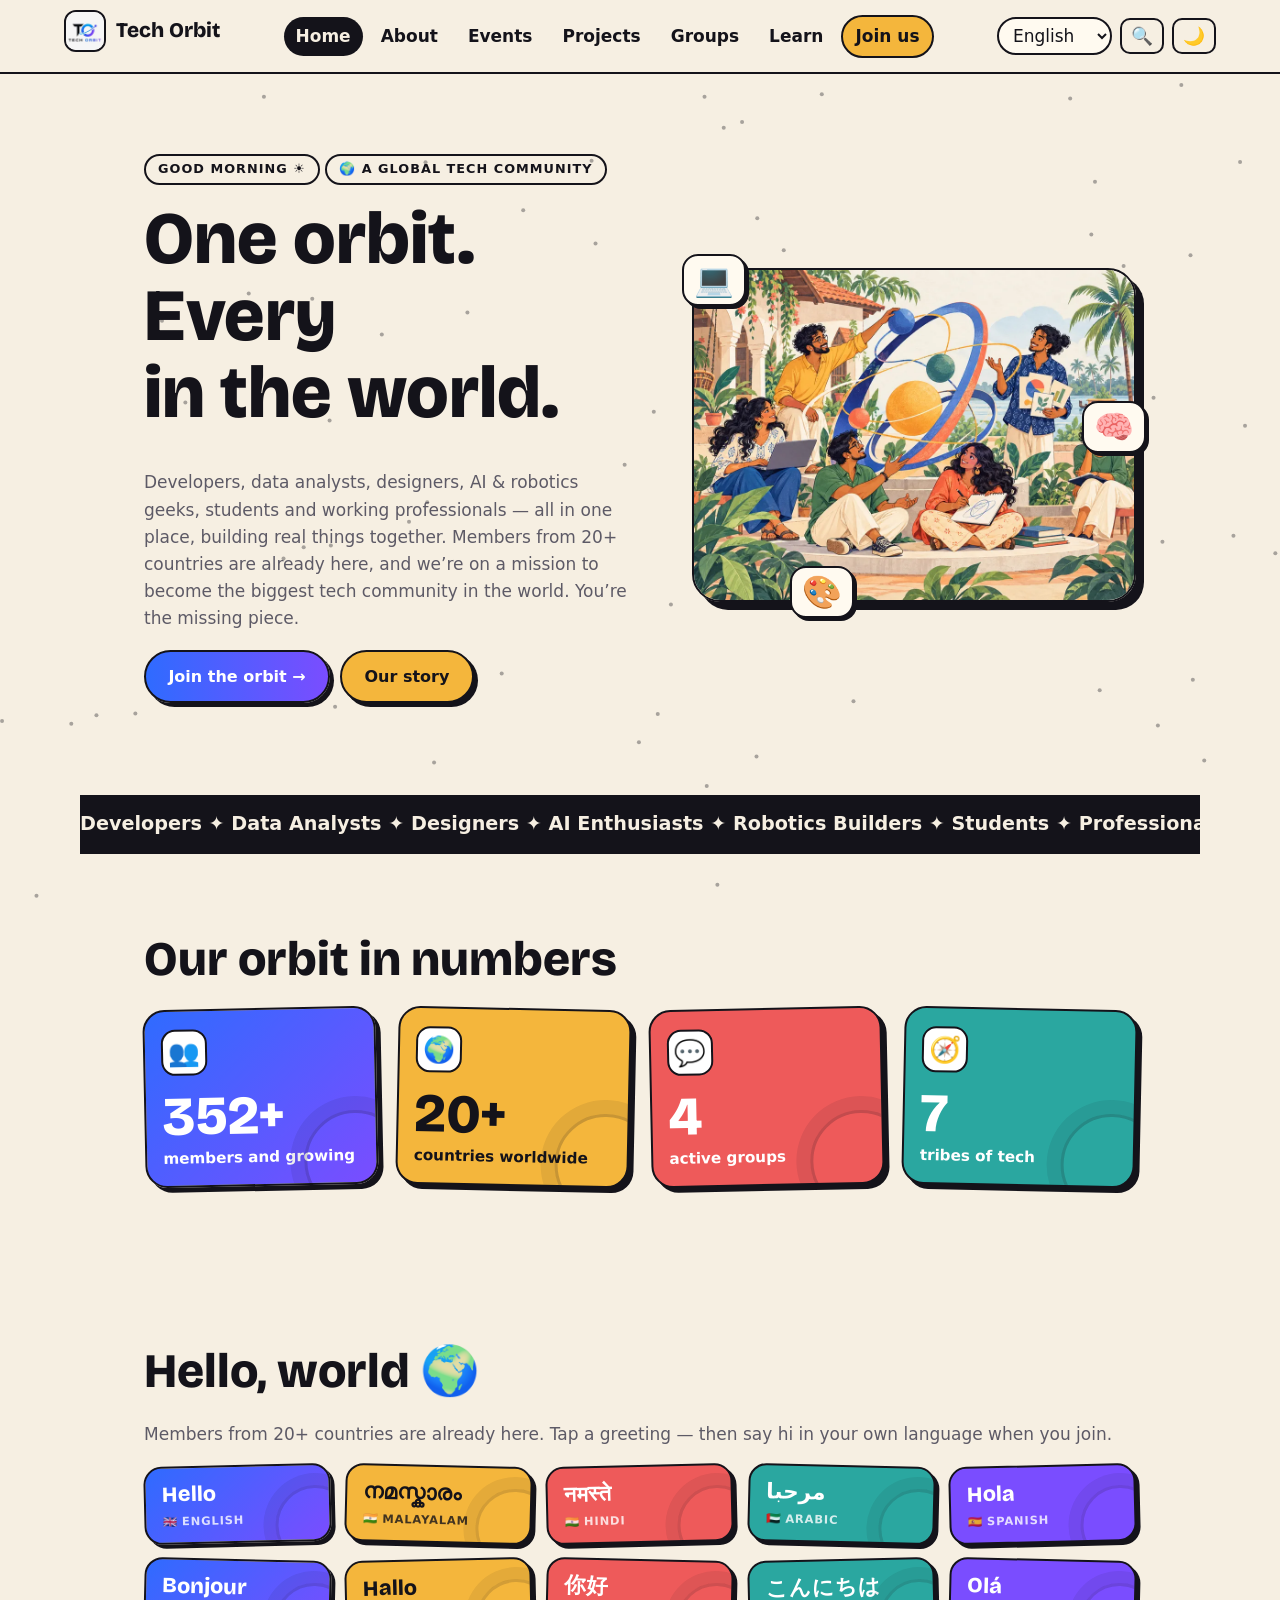
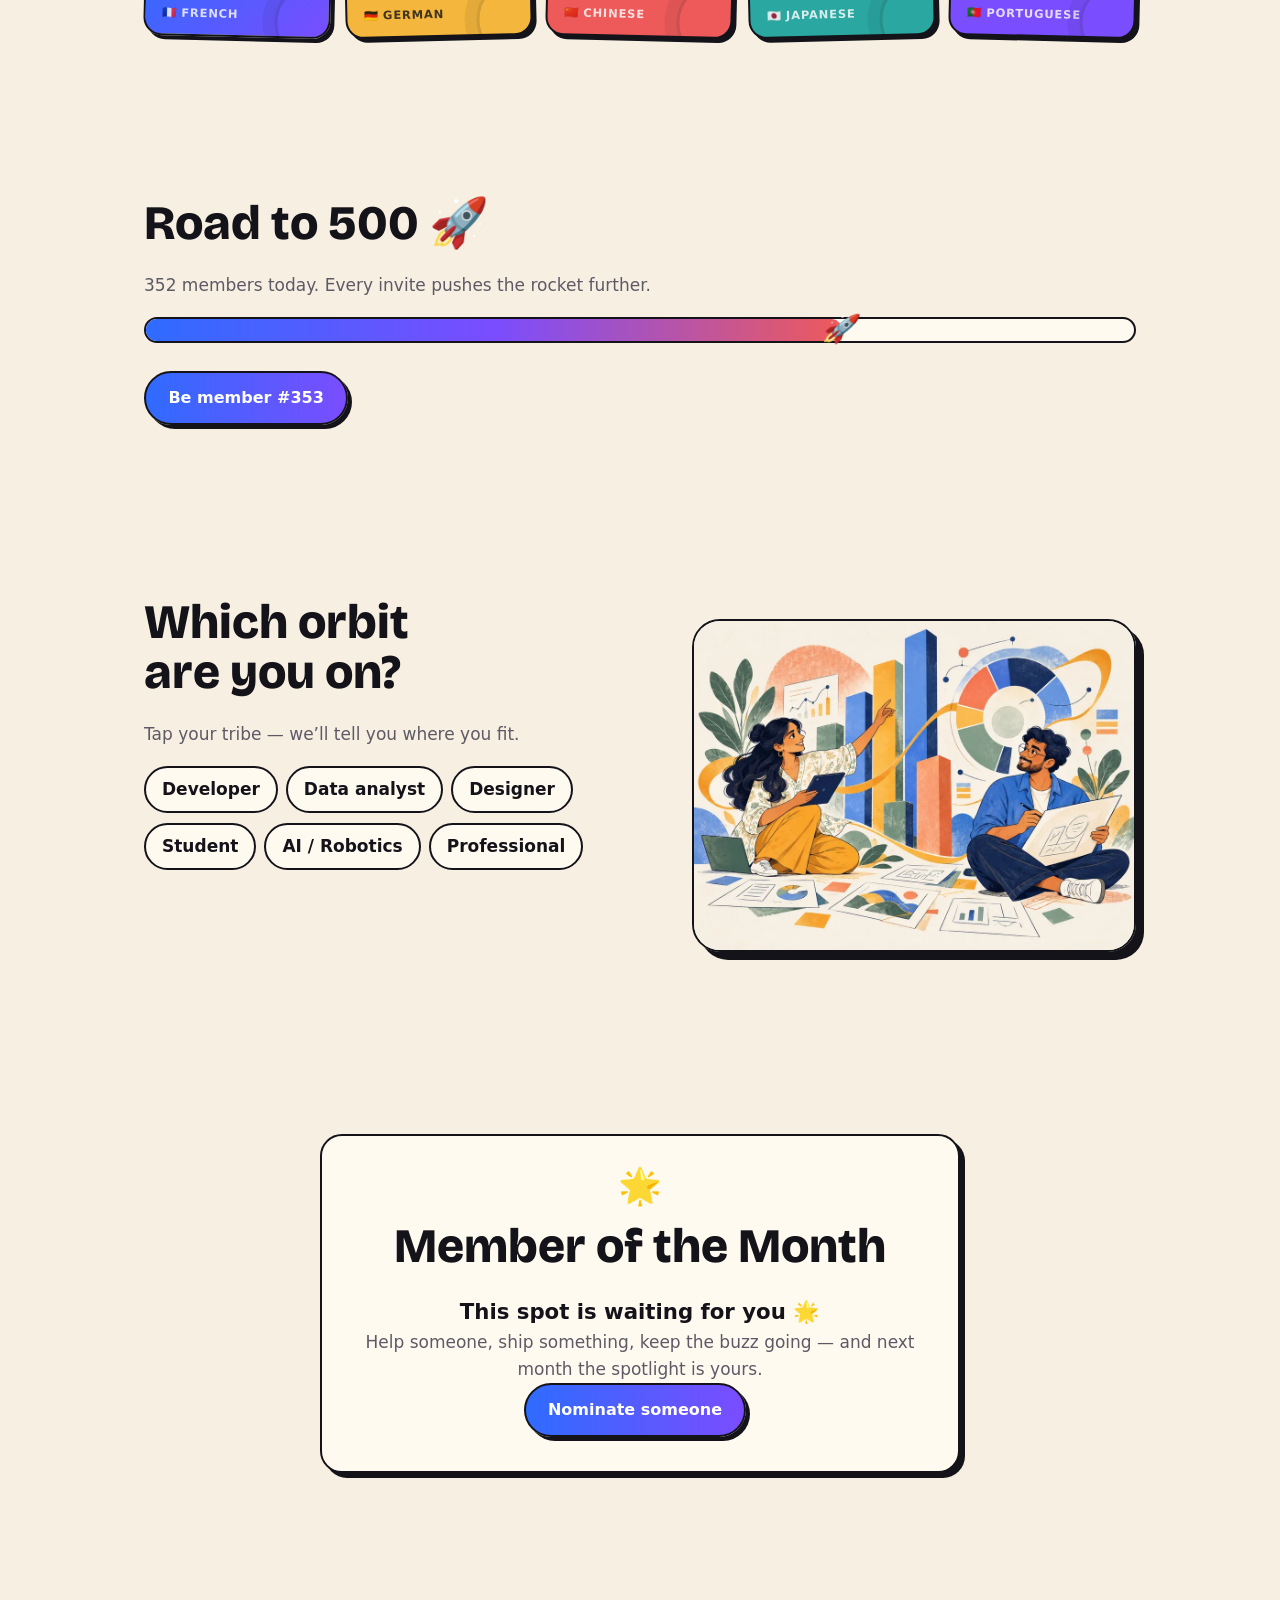
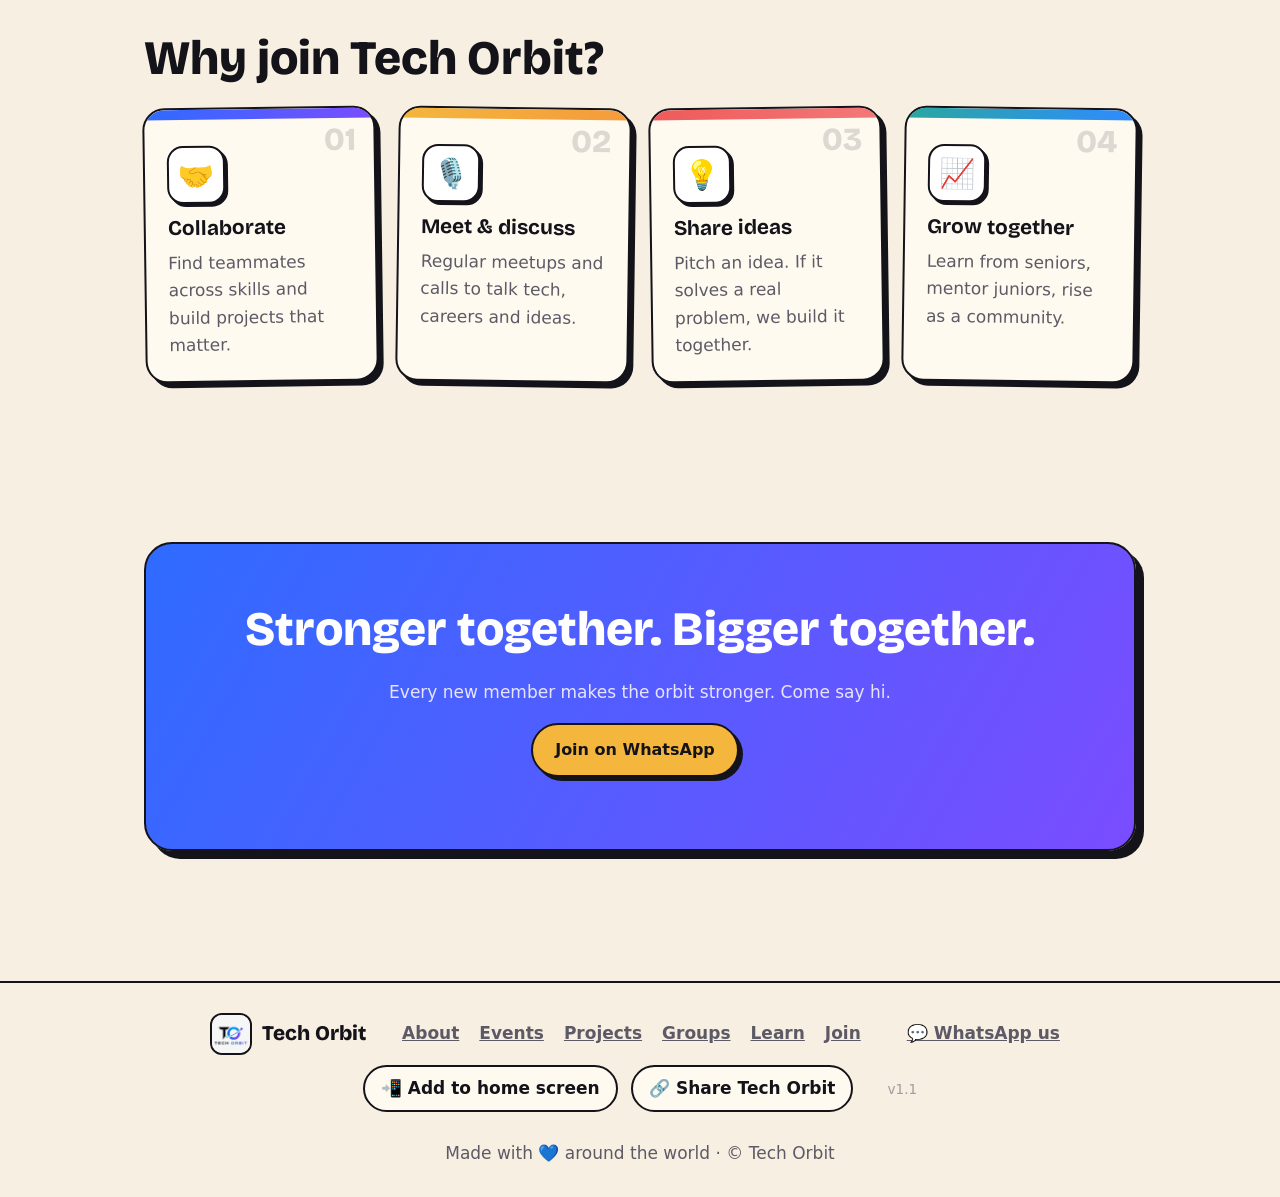
==== commit 9fbc3367: "v1.1: engagement & content mega-pack (20 features) - Add to Calendar: Google Calendar + .ics downloa" ====
--- a/index.html
+++ b/index.html
@@ -127,6 +127,32 @@
 }
 
 /* ---- polish: splash, transitions, a11y, motion care ---- */
+/* ---- v1.1 additions ---- */
+.bt.wa{background:#25d366;color:#fff;border-color:var(--ink)}
+.st{display:inline-block;font-size:.72em;font-weight:800;letter-spacing:.03em;padding:2px 12px;border:2.5px solid var(--ink);border-radius:99px;margin:0 8px;vertical-align:middle;text-transform:uppercase}
+.st.live{background:var(--t);color:#fff}.st.bld{background:var(--y)}.st.idea{background:var(--card)}
+.cd.spot{text-align:center;max-width:640px;margin:0 auto}
+#spotbox b{font-size:1.25em}
+#vcb blockquote{margin:0 0 .6em;font-size:1.05em;font-weight:600}
+#vcb .who{color:var(--mut);font-size:.9em}
+#sdlg{border:3px solid var(--ink);box-shadow:8px 8px 0 var(--ink);padding:14px;width:min(92vw,480px);background:var(--card);color:var(--ink)}
+#sdlg::backdrop{background:#0008}
+#sin{width:100%;font:inherit;padding:10px 14px;border:3px solid var(--ink);background:var(--bg);color:var(--ink);border-radius:10px}
+#sout{margin-top:10px;max-height:46vh;overflow:auto}
+#sout button{display:flex;width:100%;gap:10px;align-items:center;text-align:left;font:inherit;padding:10px 12px;background:none;border:0;border-bottom:2px solid color-mix(in srgb,var(--ink) 12%,transparent);cursor:pointer;color:inherit}
+#sout button b{flex:1}
+#sout button.sel,#sout button:hover{background:color-mix(in srgb,var(--v) 14%,transparent)}
+#sout .tag{font-size:.75em;font-weight:800;text-transform:uppercase;color:var(--mut)}
+#mascot{position:fixed;left:14px;bottom:14px;z-index:60;display:none;align-items:flex-end;gap:8px}
+#mascot.v{display:flex}
+#mascot .mp{width:54px;height:54px;font-size:30px;background:var(--card);border:3px solid var(--ink);border-radius:50%;box-shadow:4px 4px 0 var(--ink);display:flex;align-items:center;justify-content:center;cursor:pointer;animation:bnc 2.4s ease-in-out infinite}
+#mascot .mb{background:var(--card);border:3px solid var(--ink);box-shadow:4px 4px 0 var(--ink);padding:10px 14px;font-size:.85em;max-width:230px;border-radius:14px;position:relative}
+@keyframes bnc{0%,100%{transform:translateY(0)}50%{transform:translateY(-6px)}}
+@media(prefers-reduced-motion:reduce){#mascot .mp{animation:none}}
+.mbadge{display:inline-block;background:var(--y);border:3px solid var(--ink);box-shadow:4px 4px 0 var(--ink);font-weight:800;padding:6px 16px;border-radius:12px;margin-bottom:12px}
+.vv{opacity:.55;font-size:.8em;margin-top:-.5em}
+.toast{position:fixed;left:50%;bottom:24px;transform:translateX(-50%);background:var(--ink);color:var(--bg);padding:10px 22px;border-radius:99px;font-weight:700;z-index:98;box-shadow:0 4px 18px #0006}
+#lpg .lp ol{margin:.4em 0 .8em;padding-left:1.3em;color:var(--mut);font-size:.92em}
 #spl{position:fixed;inset:0;z-index:99;background:var(--bg);display:flex;align-items:center;justify-content:center;transition:opacity .35s}
 #spl.off{opacity:0;pointer-events:none}
 .so{position:relative;width:132px;height:132px}
@@ -156,11 +182,11 @@
 </defs></svg>
 
 <canvas id="sk" aria-hidden="true"></canvas><i id="pb"></i>
-<header><a class="lg" href="#/"><img class="logo" alt="" width="42" height="42">Tech Orbit</a><nav><a data-t="home" href="#/">Home</a><a data-t="about" href="#/about">About</a><a data-t="events" href="#/events">Events</a><a data-t="projects" href="#/projects">Projects</a><a data-t="groups" href="#/groups">Groups</a><a data-t="learn" href="#/learn">Learn</a><a class="cta" data-t="join" href="#/join">Join us</a></nav><div class="hr"><select id="lang" aria-label="Language"><option value="en">English</option><option value="ml">മലയാളം</option><option value="hi">हिन्दी</option><option value="ar">العربية</option></select><button id="thm" class="ic" aria-label="Toggle dark mode">🌙</button><button id="bg" aria-label="Menu">☰</button></div></header>
+<header><a class="lg" href="#/"><img class="logo" alt="" width="42" height="42">Tech Orbit</a><nav><a data-t="home" href="#/">Home</a><a data-t="about" href="#/about">About</a><a data-t="events" href="#/events">Events</a><a data-t="projects" href="#/projects">Projects</a><a data-t="groups" href="#/groups">Groups</a><a data-t="learn" href="#/learn">Learn</a><a class="cta" data-t="join" href="#/join">Join us</a></nav><div class="hr"><select id="lang" aria-label="Language"><option value="en">English</option><option value="ml">മലയാളം</option><option value="hi">हिन्दी</option><option value="ar">العربية</option></select><button id="srch" class="ic" aria-label="Search (shortcut /)">🔍</button><button id="thm" class="ic" aria-label="Toggle dark mode">🌙</button><button id="bg" aria-label="Menu">☰</button></div></header>
 
 <main>
 <section class="pg" id="home">
-<div class="sec two"><div><span class="k" data-t="kick">🌍 A global tech community</span>
+<div class="sec two"><div><span class="k" id="greet" role="status"></span> <span class="k" data-t="kick">🌍 A global tech community</span>
 <h1 data-t="h1">One orbit. Every <em id="rot">builder</em> in the world.</h1>
 <p data-t="hp">Developers, data analysts, designers, AI &amp; robotics geeks, students and working professionals — all in one place, building real things together. Members from 20+ countries are already here, and we’re on a mission to become the biggest tech community in the world. You’re the missing piece.</p>
 <a class="bt g" data-t="j1" href="#/join">Join the orbit →</a><a class="bt" data-t="j2" href="#/about">Our story</a></div>
@@ -170,6 +196,7 @@
 <div class="sec rv"><h2 data-t="hw">Hello, world 🌍</h2><p data-t="hwp">Members from 20+ countries are already here. Tap a greeting — then say hi in your own language when you join.</p><div id="hi"></div></div>
 <div class="sec rv"><h2 data-t="r5h">Road to 500 🚀</h2><p><span id="mc">352</span> <span data-t="r5">members today. Every invite pushes the rocket further.</span></p><div class="bar"><i></i></div><a class="bt g" href="#/join"><span data-t="r5b">Be member</span> #<span id="mn">353</span></a></div>
 <div class="sec rv two"><div><h2 data-t="wo">Which orbit are you on?</h2><p data-t="wop">Tap your tribe — we’ll tell you where you fit.</p><div id="ch"></div><p id="out"></p></div><div class="art" data-i="5"></div></div>
+<div class="sec rv"><div class="cd spot"><span class="e">🌟</span><h2 data-t="spt">Member of the Month</h2><div id="spotbox"></div></div></div>
 <div class="sec rv"><h2 data-t="wj">Why join Tech Orbit?</h2><div class="grid why">
 <div class="cd w1"><i class="wn">01</i><span class="e">🤝</span><h3 data-t="w1t">Collaborate</h3><p data-t="w1p">Find teammates across skills and build projects that matter.</p></div>
 <div class="cd w2"><i class="wn">02</i><span class="e">🎙️</span><h3 data-t="w2t">Meet &amp; discuss</h3><p data-t="w2p">Regular meetups and calls to talk tech, careers and ideas.</p></div>
@@ -183,16 +210,19 @@
 <p data-t="abv"><b>Our vision:</b> the biggest, friendliest tech community in the world — where a student in Kerala, a designer in Dubai and a data analyst in Berlin can team up on the same idea.</p></div></div>
 <div class="sec rv"><h2 data-t="abw">What we believe</h2><div class="grid"><div class="cd"><span class="e">🌍</span><h3 data-t="wb1t">Open to all</h3><p data-t="wb1p">IT or not — if you love building and learning, you belong.</p></div><div class="cd"><span class="e">🛠️</span><h3 data-t="wb2t">Build real things</h3><p data-t="wb2p">Less talk, more shipping. Projects over certificates.</p></div><div class="cd"><span class="e">❤️</span><h3 data-t="wb3t">Support each other</h3><p data-t="wb3p">No gatekeeping. Ask anything, help anyone.</p></div></div></div>
 <div class="sec rv"><h2 data-t="abt">Meet the team</h2><div class="grid"><div class="cd tc"><div class="av avp"><img src="[data-uri]" alt="Cartoon portrait of Hasan, Tech Orbit founder — a smiling teen student with glasses"></div><h3>Hasan</h3><p data-t="fnd">Founder</p></div><div class="cd tc"><div class="av avp"><img src="[data-uri]" alt="Cartoon portrait of Sinan, Tech Orbit founder — a cheerful teen student with curly hair"></div><h3>Sinan</h3><p data-t="fnd">Founder</p></div><div class="cd tc"><div class="av avp"><img src="[data-uri]" alt="Cartoon portrait of Fahad, Tech Orbit founder — a smiling teen student"></div><h3>Fahad</h3><p data-t="fnd">Founder</p></div></div></div>
+<div class="sec rv"><h2 data-t="vct">💬 From the founders</h2><div class="grid" id="vcb"></div></div>
 <div class="sec rv"><h2 data-t="abj">Our journey</h2><div class="tl"><div><h3 data-t="tj1">Aug 2026 — Liftoff</h3><p data-t="tj1p">Tech Orbit Hub starts as a small WhatsApp community.</p></div><div><h3 data-t="tj2">Oct 2026 — 352 members</h3><p data-t="tj2p">Members from 20+ countries, four groups and the first ideas collected.</p></div><div><h3 data-t="tj3">Next — The world’s biggest orbit</h3><p data-t="tj3p">Meetups, collabs and professionals from every field. You’re part of it.</p></div></div></div>
 </section>
 
 <section class="pg" id="events"><div class="sec two"><div><span class="k" data-t="evk">Events</span><h1 data-t="evh">Meet. Talk. <em>Build.</em></h1><p data-t="evp">Online calls and in-person meetups where ideas turn into teams. Dates are announced first in our Announcements group — join to never miss one.</p><a class="bt g" href="#/join" data-t="eva">Get notified</a></div><div class="art" data-i="3"></div></div>
 <div class="sec rv"><h2 data-t="evn">Next up</h2><h3 id="cdn"></h3><div id="evl"></div></div>
+<div class="sec rv"><div class="cd"><span class="e">📸</span><h3 data-t="gst">Photos drop after the meetup</h3><p data-t="gsp">Join us on Oct 30, strike a pose in the call screenshot — and you might land on this wall. Memories or it didn’t happen.</p></div></div>
 <div class="sec rv"><div class="grid"><div class="cd"><span class="e">☕</span><h3 data-t="ev1t">Community Meetups</h3><p data-t="ev1p">Casual get-togethers to meet your fellow members face to face.</p></div><div class="cd"><span class="e">🎤</span><h3 data-t="ev2t">Tech Talks</h3><p data-t="ev2p">Members and guest professionals share what they know.</p></div><div class="cd"><span class="e">🌙</span><h3 data-t="ev3t">Build Nights</h3><p data-t="ev3p">Open calls where we code, design and debug together.</p></div><div class="cd"><span class="e">🚀</span><h3 data-t="ev4t">Idea Pitch Days</h3><p data-t="ev4p">Pitch your idea, get feedback and find your team.</p></div></div></div>
 </section>
 
 <section class="pg" id="projects"><div class="sec two"><div class="art" data-i="0"></div><div><span class="k" data-t="prk">Projects</span><h1 data-t="prh">Got an idea? Let’s make it <em>real</em>.</h1><p data-t="prp">We collect ideas that solve a problem, improve something, or could become a useful project — then match them with people who can build them.</p><a class="bt g" href="https://forms.gle/WnqGMxcGWS4ZEfT4A" target="_blank" rel="noopener" data-t="pra">Share your idea</a></div></div>
 <div class="sec rv"><h2 data-t="prh2">How it works</h2><div class="grid"><div class="cd"><span class="n">1</span><h3 data-t="st1t">Pitch</h3><p data-t="st1p">Drop your idea in the form or in the Builders group.</p></div><div class="cd"><span class="n">2</span><h3 data-t="st2t">Team up</h3><p data-t="st2p">Developers, analysts and designers join the idea.</p></div><div class="cd"><span class="n">3</span><h3 data-t="st3t">Ship</h3><p data-t="st3p">Build in public, get feedback and launch it.</p></div></div></div>
+<div class="sec rv"><h2 data-t="pwt">🚀 Member projects wall</h2><p data-t="pwd">Real things our members are building — from first scripts to live apps. Add yours to the wall.</p><div class="grid" id="pwl"></div></div>
 <div class="sec rv"><div class="band"><h2 data-t="mm">🏆 Member of the month</h2><p data-t="mmp">Helped someone, shipped something, or kept the community buzzing? This spotlight could be yours.</p><a class="bt" href="https://chat.whatsapp.com/DScUdJlVTf11HXQwdzAbPg" target="_blank" rel="noopener" data-t="mma">Nominate someone</a></div></div>
 <div class="sec rv"><h2 data-t="ish">Idea spinner 🎰</h2><p data-t="isp">Stuck for an idea? Spin one, then bring it to the Builders group.</p><div class="cd" style="text-align:center"><h3 id="iv" style="font-size:1.6rem" data-t="isi">Tap spin to get a project idea</h3><button class="bt g" id="sp" data-t="isb">🎲 Spin an idea</button><a class="bt" href="https://forms.gle/WnqGMxcGWS4ZEfT4A" target="_blank" rel="noopener" data-t="ispi">Pitch it</a></div></div>
 <div class="sec rv"><h2 data-t="wwn">Who we need</h2><p data-t="wwnp">Frontend &amp; backend devs · Data analysts &amp; scientists · UI/UX designers · AI/ML folks · Robotics &amp; IoT builders · Content creators · Mentors from industry.</p></div>
@@ -221,9 +251,12 @@
 <details><summary data-t="lr3s">🎨 Designer</summary><p><span data-t="lr3">Layout and colour → typography → UX basics → Figma → case studies. </span><a href="https://lawsofux.com" target="_blank" rel="noopener">Laws of UX</a></p></details>
 <details><summary data-t="lr4s">🤖 AI &amp; Robotics</summary><p><span data-t="lr4">Python → ML basics → train a model → deploy it. For hardware, start with a microcontroller. </span><a href="https://course.fast.ai" target="_blank" rel="noopener">fast.ai</a> · <a href="https://www.arduino.cc/education" target="_blank" rel="noopener">Arduino Education</a></p></details>
 <details><summary data-t="lr5s">🌱 Complete beginner</summary><p><span data-t="lr5">Start with a free intro course, then pick a tribe. </span><a href="https://cs50.harvard.edu/x" target="_blank" rel="noopener">CS50</a></p></details></div></div>
-<div class="sec rv"><div class="band"><h2 data-t="lp">Learn in public</h2><p data-t="lpp">Share what you learned this week in the Learning Circle. Teaching is the fastest way to learn.</p><a class="bt" href="#/join" data-t="lpa">Join us</a></div></div></section></main>
-<footer><a class="lg" href="#/" style="justify-content:center"><img class="logo" alt="" width="42" height="42">Tech Orbit</a><p><a href="#/about">About</a><a href="#/events">Events</a><a href="#/projects">Projects</a><a href="#/groups">Groups</a><a href="#/learn">Learn</a><a href="#/join">Join</a></p><p><a href="https://wa.me/919496829330" target="_blank" rel="noopener" data-t="ftw">💬 WhatsApp us</a></p><p><button class="chip" id="ins" data-t="fti">📲 Add to home screen</button></p><p data-t="ft">Made with 💙 around the world · © Tech Orbit</p>
+<div class="sec rv"><div class="band"><h2 data-t="lp">Learn in public</h2><p data-t="lpp">Share what you learned this week in the Learning Circle. Teaching is the fastest way to learn.</p><a class="bt" href="#/join" data-t="lpa">Join us</a></div></div><div class="sec rv"><h2 data-t="lpt">🎯 Starter paths (free)</h2><p data-t="lpd">Four proven routes from zero — each with a first step you can take today.</p><div class="grid" id="lpg"></div></div>
+</section></main>
+<footer><a class="lg" href="#/" style="justify-content:center"><img class="logo" alt="" width="42" height="42">Tech Orbit</a><p><a href="#/about">About</a><a href="#/events">Events</a><a href="#/projects">Projects</a><a href="#/groups">Groups</a><a href="#/learn">Learn</a><a href="#/join">Join</a></p><p><a href="https://wa.me/919496829330" target="_blank" rel="noopener" data-t="ftw">💬 WhatsApp us</a></p><p><button class="chip" id="ins" data-t="fti">📲 Add to home screen</button> <button class="chip" id="shb" data-t="shb">🔗 Share Tech Orbit</button></p><p class="vv">v1.1</p><p data-t="ft">Made with 💙 around the world · © Tech Orbit</p>
 <button id="top" aria-label="Back to top">↑</button>
+<dialog id="sdlg" aria-label="Search Tech Orbit"><input id="sin" type="search" data-t-ph="shp" placeholder="Search Tech Orbit…" autocomplete="off"><div id="sout" role="listbox"></div></dialog>
+<div id="mascot" aria-hidden="true"><div class="mb"></div><button class="mp" aria-label="Dismiss tip">🪐</button></div>
 <dialog id="dlg"><h3 data-t="d1">Install Tech Orbit</h3><p data-t="d2"><b>iPhone:</b> tap Share → Add to Home Screen.<br><b>Android / Chrome:</b> menu ⋮ → Install app (or Add to Home screen).</p><button class="bt g" onclick="dlg.close()" data-t="d3">Got it</button></dialog></footer>
 
 <script>
@@ -269,14 +302,14 @@
 function mtdraw(t){if(t-lastM>Math.random()*4000+3500&&mts.length<2){lastM=t;mts.push({x:W*.2+Math.random()*W*.7,y:Math.random()*Hh*.35,vx:-(Math.random()*4+6),vy:Math.random()*3+4,l:1})}cx.save();mts=mts.filter(o=>o.l>0);mts.forEach(o=>{o.x+=o.vx;o.y+=o.vy;o.l-=.014;const g=cx.createLinearGradient(o.x,o.y,o.x-o.vx*12,o.y-o.vy*12);g.addColorStop(0,`rgba(255,255,255,${Math.max(0,o.l)*.9})`);g.addColorStop(1,"rgba(255,255,255,0)");cx.strokeStyle=g;cx.globalAlpha=1;cx.lineWidth=2.2;cx.beginPath();cx.moveTo(o.x,o.y);cx.lineTo(o.x-o.vx*12,o.y-o.vy*12);cx.stroke()});cx.restore()}
 (function d(){cx.clearRect(0,0,W,Hh);cx.fillStyle=cx.strokeStyle=getComputedStyle(document.documentElement).getPropertyValue("--ink").trim()||"#000";pt.forEach(p=>{p.x=(p.x+p.vx+W)%W;p.y=(p.y+p.vy+Hh)%Hh;cx.globalAlpha=.35;cx.beginPath();cx.arc(p.x,p.y,2,0,7);cx.fill();const dx=p.x-m.x,dy=p.y-m.y;if(dx*dx+dy*dy<30000){cx.globalAlpha=.3;cx.beginPath();cx.moveTo(p.x,p.y);cx.lineTo(m.x,m.y);cx.stroke()}});if(DK()&&!RMQ)mtdraw(performance.now());if(!RMQ)requestAnimationFrame(d)})();
 const O={};document.querySelectorAll("[data-t]").forEach(e=>O[e.dataset.t]=e.innerHTML);
-const TR={ml:{home:"ഹോം",about:"ഞങ്ങളെക്കുറിച്ച്",events:"പരിപാടികൾ",projects:"പ്രോജക്ടുകൾ",groups:"ഗ്രൂപ്പുകൾ",learn:"പഠനം",join:"ചേരൂ",kick:"🌍 ഒരു ആഗോള ടെക് കമ്മ്യൂണിറ്റി",hp:"ഡെവലപ്പർമാർ, ഡാറ്റ അനലിസ്റ്റുകൾ, ഡിസൈനർമാർ, AI, റോബോട്ടിക്സ് പ്രേമികൾ, വിദ്യാർത്ഥികൾ, പ്രൊഫഷണലുകൾ — എല്ലാവരും ഒരിടത്ത്, ഒരുമിച്ച് യഥാർത്ഥ പ്രോജക്ടുകൾ നിർമ്മിക്കുന്നു. 20+ രാജ്യങ്ങളിലെ അംഗങ്ങൾ ഇതിനകം ഇവിടെയുണ്ട്. നിങ്ങളും ചേരൂ!",j1:"ഓർബിറ്റിൽ ചേരൂ →",j2:"ഞങ്ങളുടെ കഥ",ft:"ലോകമെമ്പാടും 💙 ഓടെ നിർമ്മിച്ചത് · © Tech Orbit",h1:"ഒരു ഓർബിറ്റ്. ലോകത്തിലെ എല്ലാ <em>ബിൽഡർമാരും.</em>",mq:"ഡെവലപ്പർമാർ ✦ ഡാറ്റ അനലിസ്റ്റുകൾ ✦ ഡിസൈനർമാർ ✦ AI താൽപ്പര്യക്കാർ ✦ റോബോട്ടിക്സ് ബിൽഡർമാർ ✦ വിദ്യാർത്ഥികൾ ✦ പ്രൊഫഷണലുകൾ ✦ ക്രിയേറ്റർമാർ ✦ ഡെവലപ്പർമാർ ✦ ഡാറ്റ അനലിസ്റ്റുകൾ ✦ ഡിസൈനർമാർ ✦ AI താൽപ്പര്യക്കാർ ✦ റോബോട്ടിക്സ് ബിൽഡർമാർ ✦ വിദ്യാർത്ഥികൾ ✦ പ്രൊഫഷണലുകൾ ✦ ക്രിയേറ്റർമാർ ✦ ",st:"ഞങ്ങളുടെ ഓർബിറ്റ് എണ്ണത്തിൽ",s1:"അംഗങ്ങൾ — തുടർന്നും വളരുന്നു",s2:"ലോകമെമ്പാടുമുള്ള രാജ്യങ്ങൾ",s3:"സജീവ ഗ്രൂപ്പുകൾ",s4:"ടെക് വിഭാഗങ്ങൾ",hw:"ഹലോ, ലോകം 🌍",hwp:"20+ രാജ്യങ്ങളിലെ അംഗങ്ങൾ ഇവിടെയുണ്ട്. ഒരു ഗ്രീറ്റിംഗ് ടാപ്പ് ചെയ്യൂ — ചേരുമ്പോൾ നിങ്ങളുടെ ഭാഷയിൽ ഹലോ പറയൂ.",r5h:"500-ലേക്കുള്ള യാത്ര 🚀",r5:"അംഗങ്ങൾ ഇന്ന്. ഓരോ ക്ഷണവും റോക്കറ്റിനെ മുന്നോട്ട് നയിക്കുന്നു.",r5b:"അംഗമാകൂ",wo:"നിങ്ങൾ ഏത് ഓർബിറ്റിലാണ്?",wop:"നിങ്ങളുടെ വിഭാഗം ടാപ്പ് ചെയ്യൂ — എവിടെയാണെന്ന് ഞങ്ങൾ പറഞ്ഞുതരാം.",wj:"എന്തിന് Tech Orbit ചേരണം?",w1t:"സഹകരിക്കൂ",w1p:"വിവിധ വൈദഗ്ധ്യക്കാരായ ടീം അംഗങ്ങളെ കണ്ടെത്തൂ, അർത്ഥവത്തായ പ്രോജക്ടുകൾ ഒരുമിച്ച് നിർമ്മിക്കൂ.",w2t:"കണ്ടുമുട്ടുക, ചർച്ച ചെയ്യുക",w2p:"ടെക്, കരിയർ, ആശയങ്ങൾ എന്നിവയെക്കുറിച്ച് സംസാരിക്കാൻ പതിവ് മീറ്റപ്പുകളും കോളുകളും.",w3t:"ആശയങ്ങൾ പങ്കിടൂ",w3p:"ഒരു ആശയം അവതരിപ്പിക്കൂ. യഥാർത്ഥ പ്രശ്നം പരിഹരിക്കുന്നുവെങ്കിൽ ഞങ്ങൾ അത് ഒരുമിച്ച് നിർമ്മിക്കും.",w4t:"ഒരുമിച്ച് വളരുക",w4p:"സീനിയർമാരിൽ നിന്ന് പഠിക്കൂ, ജൂനിയർമാരെ മാർഗനിർദേശം നൽകൂ, ഒരു കമ്മ്യൂണിറ്റി എന്ന നിലയിൽ ഉയരുക.",b1:"ഒന്നിച്ചാൽ ശക്തം. ഒന്നിച്ചാൽ വലുത്.",b1p:"ഓരോ പുതിയ അംഗവും ഓർബിറ്റിനെ കൂടുതൽ ശക്തമാക്കുന്നു. വന്ന് ഹലോ പറയൂ.",b1a:"WhatsApp-ൽ ചേരൂ",abk:"ഞങ്ങളെക്കുറിച്ച്",abh:"ജനങ്ങൾ തീർത്ത, ജനങ്ങൾക്കായുള്ള ഒരു <em>കമ്മ്യൂണിറ്റി.</em>",abp:"Tech Orbit Hub — വിദ്യാർത്ഥികൾ, ഡെവലപ്പർമാർ, AI താൽപ്പര്യക്കാർ, ഡിസൈനർമാർ, റോബോട്ടിക്സ് ബിൽഡർമാർ, ടെക് ക്രിയേറ്റർമാർ എന്നിവരെ ഒരുമിച്ച് കൂട്ടി യഥാർത്ഥ ടെക് പ്രോജക്ടുകൾ നിർമ്മിക്കാൻ പ്രാപ്തരാക്കുന്നു.",abv:"<b>ഞങ്ങളുടെ ലക്ഷ്യം:</b> ലോകത്തിലെ ഏറ്റവും വലിയ, ഏറ്റവും സൗഹൃദപരമായ ടെക് കമ്മ്യൂണിറ്റി — കേരളത്തിലെ ഒരു വിദ്യാർത്ഥിയും ദുബായിലെ ഒരു ഡിസൈനറും ബെർലിനിലെ ഒരു ഡാറ്റ അനലിസ്റ്റും ഒരേ ആശയത്തിൽ ഒരുമിച്ച് പ്രവർത്തിക്കുന്ന ഇടം.",abw:"ഞങ്ങൾ വിശ്വസിക്കുന്നത്",wb1t:"എല്ലാവർക്കും തുറന്നത്",wb1p:"IT ആയാലും ഇല്ലെങ്കിലും — നിർമ്മിക്കാനും പഠിക്കാനും ഇഷ്ടമുണ്ടെങ്കിൽ ഇവിടെ നിങ്ങൾക്ക് ഇടമുണ്ട്.",wb2t:"യഥാർത്ഥ കാര്യങ്ങൾ നിർമ്മിക്കൂ",wb2p:"കുറഞ്ഞ സംസാരം, കൂടുതൽ ഷിപ്പിംഗ്. സർട്ടിഫിക്കറ്റുകളേക്കാൾ പ്രോജക്ടുകൾ.",wb3t:"പരസ്പരം പിന്തുണയ്ക്കൂ",wb3p:"തടസ്സമില്ല. എന്തും ചോദിക്കൂ, എല്ലാവരെയും സഹായിക്കൂ.",abt:"ടീമിനെ കണ്ടുമുട്ടാം",fnd:"ഫൗണ്ടർ",abj:"ഞങ്ങളുടെ യാത്ര",tj1:"ആഗസ്റ്റ് 2026 — വിക്ഷേപണം",tj1p:"Tech Orbit Hub ഒരു ചെറിയ WhatsApp കമ്മ്യൂണിറ്റിയായി ആരംഭിച്ചു.",tj2:"ഒക്ടോബർ 2026 — 352 അംഗങ്ങൾ",tj2p:"20+ രാജ്യങ്ങളിലെ അംഗങ്ങൾ, നാല് ഗ്രൂപ്പുകൾ, ആദ്യ ആശയങ്ങൾ ശേഖരിച്ചു.",tj3:"അടുത്തത് — ലോകത്തിലെ ഏറ്റവും വലിയ ഓർബിറ്റ്",tj3p:"മീറ്റപ്പുകൾ, സഹകരണങ്ങൾ, എല്ലാ മേഖലകളിൽ നിന്നുമുള്ള പ്രൊഫഷണലുകൾ. നിങ്ങൾ അതിന്റെ ഭാഗമാകും.",evk:"പരിപാടികൾ",evh:"കണ്ടുമുട്ടുക. സംസാരിക്കുക. <em>നിർമ്മിക്കുക.</em>",evp:"ആശയങ്ങൾ ടീമുകളായി മാറുന്ന ഓൺലൈൻ കോളുകളും നേരിട്ടുള്ള മീറ്റപ്പുകളും. തീയതികൾ ആദ്യം പ്രഖ്യാപിക്കുന്നത് ഞങ്ങളുടെ Announcements ഗ്രൂപ്പിലാണ് — ഒന്നും നഷ്ടപ്പെടാതെ ചേരൂ.",eva:"അറിയിക്കപ്പെടൂ",evn:"അടുത്തത്",ev1t:"കമ്മ്യൂണിറ്റി മീറ്റപ്പുകൾ",ev1p:"സഹ അംഗങ്ങളെ നേരിൽ കണ്ടുമുട്ടാനുള്ള ലളിതമായ ഒത്തുചേരലുകൾ.",ev2t:"ടെക് ടോക്കുകൾ",ev2p:"അംഗങ്ങളും അതിഥി പ്രൊഫഷണലുകളും അറിയാവുന്നത് പങ്കിടുന്നു.",ev3t:"ബിൽഡ് നൈറ്റുകൾ",ev3p:"ഒരുമിച്ച് കോഡ് ചെയ്യുന്നതും ഡിസൈൻ ചെയ്യുന്നതും ഡീബഗ് ചെയ്യുന്നതുമായ ഓപ്പൺ കോളുകൾ.",ev4t:"ഐഡിയ പിച്ച് ദിനങ്ങൾ",ev4p:"നിങ്ങളുടെ ആശയം അവതരിപ്പിക്കൂ, ഫീഡ്ബാക്ക് നേടൂ, ടീം കണ്ടെത്തൂ.",prk:"പ്രോജക്ടുകൾ",prh:"ഒരു ആശയമുണ്ടോ? അത് <em>യാഥാർത്ഥ്യമാ</em>ക്കാം.",prp:"ഒരു പ്രശ്നം പരിഹരിക്കുന്നതോ എന്തിനെയെങ്കിലും മെച്ചപ്പെടുത്തുന്നതോ ഉപകാരപ്പെടുന്ന പ്രോജക്ടാകാവുന്നതോ ആയ ആശയങ്ങൾ ഞങ്ങൾ ശേഖരിക്കുന്നു — പിന്നെ നിർമ്മിക്കാൻ കഴിവുള്ളവരുമായി ചേർത്തുകൊടുക്കുന്നു.",pra:"നിങ്ങളുടെ ആശയം പങ്കിടൂ",prh2:"ഇങ്ങനെയാണ് നടക്കുന്നത്",st1t:"പിച്ച്",st1p:"ഫോമിലോ Builders ഗ്രൂപ്പിലോ നിങ്ങളുടെ ആശയം നൽകൂ.",st2t:"ടീമാകൂ",st2p:"ഡെവലപ്പർമാരും അനലിസ്റ്റുകളും ഡിസൈനർമാരും ആശയത്തിൽ ചേരുന്നു.",st3t:"ഷിപ്പ്",st3p:"പരസ്യമായി നിർമ്മിക്കൂ, ഫീഡ്ബാക്ക് നേടൂ, ലോഞ്ച് ചെയ്യൂ.",mm:"🏆 ഈ മാസത്തെ അംഗം",mmp:"ആരെങ്കിലും ഒരാളെ സഹായിച്ചോ എന്തെങ്കിലും ഷിപ്പ് ചെയ്യോ കമ്മ്യൂണിറ്റിയെ സജീവമായി നിർത്തിയോ? ഈ സ്പോട്ട്ലൈറ്റ് നിങ്ങളുടേതാകാം.",mma:"ഒരാളെ നാമനിർദേശം ചെയ്യൂ",ish:"ഐഡിയ സ്പിന്നർ 🎰",isp:"ആശയക്കുഴപ്പത്തിലാണോ? ഒന്ന് സ്പിൻ ചെയ്യൂ, പിന്നെ Builders ഗ്രൂപ്പിൽ കൊണ്ടുവരൂ.",isi:"പ്രോജക്ട് ആശയം നേടാൻ സ്പിൻ ടാപ്പ് ചെയ്യൂ",isb:"🎲 ആശയം സ്പിൻ ചെയ്യൂ",ispi:"പിച്ച് ചെയ്യൂ",wwn:"ഞങ്ങൾക്ക് ആരെ വേണം",wwnp:"ഫ്രണ്ട്എൻഡ് & ബാക്കെൻഡ് ഡെവലപ്പർമാർ · ഡാറ്റ അനലിസ്റ്റുകളും സയന്റിസ്റ്റുകളും · UI/UX ഡിസൈനർമാർ · AI/ML ആളുകൾ · റോബോട്ടിക്സ് & IoT ബിൽഡർമാർ · കണ്ടന്റ് ക്രിയേറ്റർമാർ · ഇൻഡസ്ട്രിയിൽ നിന്നുള്ള മെന്റർമാർ.",grk:"ഗ്രൂപ്പുകൾ",grh:"ഓർബിറ്റിന്റെ നിങ്ങളുടെ <em>കോർണർ</em> കണ്ടെത്തൂ.",grp:"ഞങ്ങളുടെ WhatsApp കമ്മ്യൂണിറ്റിയിൽ നാല് ഗ്രൂപ്പുകളുണ്ട് — ചേരുന്നത് തിരഞ്ഞെടുക്കൂ, അല്ലെങ്കിൽ എല്ലാം ചേരൂ.",gra:"കമ്മ്യൂണിറ്റിയിൽ ചേരൂ",gc1t:"Announcements",gc1p:"പരിപാടികൾ, ആശയങ്ങൾ, വാർത്തകൾ — വായിക്കാൻ മാത്രം, ശല്യമില്ല.",gc2t:"General",gc2p:"ഹലോ പറയൂ, സംസാരിക്കൂ, ചോദ്യങ്ങൾ ചോദിക്കൂ, എല്ലാവരെയും കണ്ടുമുട്ടൂ.",gc3t:"Tech Orbit Builders",gc3p:"പ്രോജക്ടുകൾ ആസൂത്രണം ചെയ്യുന്നതും നിർമ്മിക്കുന്നതും ഷിപ്പ് ചെയ്യുന്നതും ഇവിടെ.",gc4t:"Learning Circle",gc4p:"ഒരുമിച്ച് പഠിക്കൂ, റിസോഴ്സുകൾ പങ്കിടൂ, ലെവൽ അപ്പ് ചെയ്യൂ.",jok:"ചേരൂ",joh:"ഓർബിറ്റിലെ നിങ്ങളുടെ സീറ്റ് <em>കാത്തിരിക്കുന്നു.</em>",jop:"സൗജന്യം, സൗഹൃദപരം, പത്ത് സെക്കൻഡ് മതി. ഏത് മേഖലയിലായാലും, എവിടെയായാലും — നിങ്ങൾക്ക് സ്വാഗതം.",joa:"WhatsApp-ൽ ചേരൂ →",job:"ഒരു സുഹൃത്തിനെ ക്ഷണിക്കൂ",js1t:"ചേരാൻ ടാപ്പ് ചെയ്യൂ",js1p:"WhatsApp ഇൻവൈറ്റ് ലിങ്ക് തുറക്കൂ.",js2t:"ഹലോ പറയൂ",js2p:"General-ൽ സ്വയം പരിചയപ്പെടുത്തൂ.",js3t:"സംഭാവന നൽകൂ",js3p:"ഒരു ആശയം പങ്കിടൂ, ഒരു പ്രോജക്ടിൽ ചേരൂ, ഒരാളെ സഹായിക്കൂ.",pph:"നിങ്ങളുടെ ഓർബിറ്റ് പാസ്പോർട്ട് 🛂",ppp:"നിങ്ങളെക്കുറിച്ച് അല്പം പറയൂ — കമ്മ്യൂണിറ്റിയിൽ പോസ്റ്റ് ചെയ്യാൻ തയ്യാറായ നിങ്ങളുടെ ആമുഖം ഞങ്ങൾ എഴുതിത്തരാം.",ppg:"എന്റെ ആമുഖം തയ്യാറാക്കൂ ✨",ppc:"ആമുഖം കോപ്പി ചെയ്യൂ",ppj:"ചേർന്ന് General-ൽ പോസ്റ്റ് ചെയ്യൂ →",och:"നിങ്ങളുടെ ഓർബിറ്റ് കാർഡ് ഉണ്ടാക്കൂ 🪪",ocp:"പേര് ടൈപ്പ് ചെയ്യൂ, വിഭാഗം തിരഞ്ഞെടുക്കൂ — പിന്നെ പങ്കിടൂ, സുഹൃത്തുക്കളെയും കൊണ്ടുവരൂ.",oca:"എന്റെ കാർഡ് WhatsApp-ൽ പങ്കിടൂ",fqh:"ചോദ്യങ്ങൾ",fq1:"ഇത് സൗജന്യമാണോ?",fq1p:"അതെ, പൂർണ്ണമായും സൗജന്യം.",fq2:"IT ആയിരിക്കണോ?",fq2p:"വേണ്ട. ടെക്നോളജി സ്നേഹിക്കുന്ന എല്ലാ മേഖലകളിലെയും പ്രൊഫഷണലുകളെയും പഠിതാക്കളെയും ഞങ്ങൾ സ്വാഗതം ചെയ്യുന്നു.",fq3:"ഞാൻ തുടക്കക്കാരനാണ്. ശരിയാണോ?",fq3p:"തീർച്ചയായും — Learning Circle നിങ്ങൾക്കായി തന്നെയാണ്.",fq4:"സുഹൃത്തുക്കളെ കൊണ്ടുവരാമോ?",fq4p:"ദയവായി കൊണ്ടുവരൂ! ഓർബിറ്റ് വലുതായാൽ നന്നാവും.",lnk:"പഠന കേന്ദ്രം",lnh:"ഒരു പാത തിരഞ്ഞെടുക്കൂ. ഒരുമിച്ച് <em>ലെവൽ അപ്പ്</em> ചെയ്യൂ.",lnp:"ഓരോ വിഭാഗത്തിനുമുള്ള സൗജന്യ റോഡ്മാപ്പുകളും റിസോഴ്സുകളും — പൂജ്യം മുതൽ നിർമ്മാണം വരെ. ഒറ്റയ്ക്ക് പഠിക്കൂ അല്ലെങ്കിൽ Learning Circle-ൽ ചേരൂ.",lna:"Learning Circle-ൽ ചേരൂ",lnr:"വിഭാഗം തിരിച്ചുള്ള റോഡ്മാപ്പുകൾ",lr1s:"💻 ഡെവലപ്പർ",lr1:"HTML → CSS → JavaScript → ഒരു ഫ്രെയിംവർക്ക് → യഥാർത്ഥ പ്രോജക്ട് നിർമ്മിക്കുക. ",lr2s:"📊 ഡാറ്റ അനലിസ്റ്റ്",lr2:"Excel → SQL → Python → വിഷ്വലൈസേഷൻ → പോർട്ട്ഫോളിയോ ഡാഷ്ബോർഡുകൾ. ",lr3s:"🎨 ഡിസൈനർ",lr3:"ലേഔട്ടും നിറവും → ടൈപ്പോഗ്രഫി → UX അടിസ്ഥാനങ്ങൾ → Figma → കേസ് സ്റ്റഡീസ്. ",lr4s:"🤖 AI & റോബോട്ടിക്സ്",lr4:"Python → ML അടിസ്ഥാനങ്ങൾ → ഒരു മോഡൽ പരിശീലിപ്പിക്കൂ → ഡിപ്ലോയ് ചെയ്യൂ. ഹാർഡ്വെയറിന് ഒരു മൈക്രോകൺട്രോളർ ഉപയോഗിച്ച് തുടങ്ങൂ. ",lr5s:"🌱 പൂർണ്ണ തുടക്കക്കാരൻ",lr5:"ഒരു സൗജന്യ ഇൻട്രോ കോഴ്സിൽ തുടങ്ങൂ, പിന്നെ ഒരു വിഭാഗം തിരഞ്ഞെടുക്കൂ. ",lp:"പരസ്യമായി പഠിക്കൂ",lpp:"ഈ ആഴ്ച പഠിച്ചത് Learning Circle-ൽ പങ്കിടൂ. പഠിപ്പിക്കുന്നതാണ് ഏറ്റവും വേഗം പഠിക്കാനുള്ള വഴി.",lpa:"ഞങ്ങളോടൊപ്പം ചേരൂ",fti:"📲 ഹോം സ്ക്രീനിൽ ചേർക്കൂ",ftw:"💬 WhatsApp ചെയ്യൂ",d1:"Tech Orbit ഇൻസ്റ്റാൾ ചെയ്യൂ",d2:"<b>iPhone:</b> Share ടാപ്പ് ചെയ്ത് → Add to Home Screen.<br><b>Android / Chrome:</b> മെനു ⋮ → Install app (അല്ലെങ്കിൽ Add to Home screen).",d3:"ശരി"},hi:{home:"होम",about:"हमारे बारे में",events:"इवेंट्स",projects:"प्रोजेक्ट्स",groups:"ग्रुप्स",learn:"सीखें",join:"जुड़ें",kick:"🌍 एक वैश्विक टेक कम्युनिटी",hp:"डेवलपर, डेटा एनालिस्ट, डिज़ाइनर, AI और रोबोटिक्स प्रेमी, छात्र और प्रोफेशनल — सब एक जगह, मिलकर असली प्रोजेक्ट बना रहे हैं। 20+ देशों के सदस्य पहले से यहाँ हैं। आप भी जुड़िए!",j1:"ऑर्बिट से जुड़ें →",j2:"हमारी कहानी",ft:"दुनिया भर से 💙 के साथ बनाया · © Tech Orbit",h1:"एक ऑर्बिट। दुनिया के हर <em>बिल्डर</em> के लिए।",mq:"डेवलपर ✦ डेटा एनालिस्ट ✦ डिज़ाइनर ✦ AI एंथुसियास्ट ✦ रोबोटिक्स बिल्डर ✦ छात्र ✦ प्रोफेशनल ✦ क्रिएटर ✦ डेवलपर ✦ डेटा एनालिस्ट ✦ डिज़ाइनर ✦ AI एंथुसियास्ट ✦ रोबोटिक्स बिल्डर ✦ छात्र ✦ प्रोफेशनल ✦ क्रिएटर ✦ ",st:"हमारा ऑर्बिट आंकड़ों में",s1:"सदस्य — और बढ़ते जा रहे हैं",s2:"दुनिया भर के देश",s3:"सक्रिय ग्रुप",s4:"टेक समूह",hw:"नमस्ते, दुनिया 🌍",hwp:"20+ देशों के सदस्य पहले से यहाँ हैं। कोई ग्रीटिंग टैप करें — जुड़ते समय अपनी भाषा में नमस्ते कहें।",r5h:"500 तक का सफ़र 🚀",r5:"सदस्य आज। हर निमंत्रण रॉकेट को आगे बढ़ाता है।",r5b:"सदस्य बनें",wo:"आप किस ऑर्बिट पर हैं?",wop:"अपना ट्राइब टैप करें — हम बताएंगे कि आप कहाँ फिट होते हैं।",wj:"Tech Orbit में क्यों जुड़ें?",w1t:"सहयोग करें",w1p:"अलग-अलग स्किल्स वाले टीममेट खोजें और मायने रखने वाले प्रोजेक्ट बनाएं।",w2t:"मिलें, चर्चा करें",w2p:"टेक, करियर और आइडियाज़ पर बात करने के लिए नियमित मीटअप और कॉल।",w3t:"आइडियाज़ साझा करें",w3p:"अपना आइडिया प्रस्तुत करें। अगर यह असली समस्या हल करता है, तो हम इसे साथ मिलकर बनाते हैं।",w4t:"साथ मिलकर बढ़ें",w4p:"सीनियर्स से सीखें, जूनियर्स को मार्गदर्शन दें, कम्युनिटी के रूप में आगे बढ़ें।",b1:"साथ तो और मज़बूत। साथ तो और बड़े।",b1p:"हर नया सदस्य ऑर्बिट को और मज़बूत बनाता है। आइए, नमस्ते कहें।",b1a:"WhatsApp पर जुड़ें",abk:"हमारे बारे में",abh:"लोगों ने बनाई, लोगों के लिए <em>कम्युनिटी।</em>",abp:"Tech Orbit Hub — छात्र, डेवलपर, AI एंथुसियास्ट, डिज़ाइनर, रोबोटिक्स बिल्डर और टेक क्रिएटर को साथ लाकर असली टेक प्रोजेक्ट बनाने में मदद करता है।",abv:"<b>हमारा दृष्टिकोण:</b> दुनिया का सबसे बड़ा, सबसे दोस्ताना टेक कम्युनिटी — जहाँ केरल का छात्र, दुबई का डिज़ाइनर और बर्लिन का डेटा एनालिस्ट एक ही आइडिया पर साथ काम करें।",abw:"हम क्या मानते हैं",wb1t:"सबके लिए खुला",wb1p:"IT हो या नहीं — अगर बनाना और सीखना पसंद है, तो यह आपकी जगह है।",wb2t:"असली चीज़ें बनाएं",wb2p:"कम बात, ज़्यादा शिपिंग। सर्टिफिकेट से ऊपर प्रोजेक्ट।",wb3t:"एक-दूसरे की मदद",wb3p:"कोई रोक-टोक नहीं। कुछ भी पूछें, सबकी मदद करें।",abt:"टीम से मिलें",fnd:"संस्थापक",abj:"हमारी यात्रा",tj1:"अगस्त 2026 — लॉन्च",tj1p:"Tech Orbit Hub एक छोटे WhatsApp कम्युनिटी के रूप में शुरू हुआ।",tj2:"अक्टूबर 2026 — 352 सदस्य",tj2p:"20+ देशों के सदस्य, चार ग्रुप और पहले आइडियाज़ इकट्ठा।",tj3:"आगे — दुनिया का सबसे बड़ा ऑर्बिट",tj3p:"मीटअप, कोलैब और हर फ़ील्ड के प्रोफेशनल। आप इसका हिस्सा हैं।",evk:"इवेंट्स",evh:"मिलें। बात करें। <em>बनाएं।</em>",evp:"ऑनलाइन कॉल और ऑफलाइन मीटअप, जहाँ आइडियाज़ टीम बन जाते हैं। तारीखें सबसे पहले हमारे Announcements ग्रुप में आती हैं — कोई इवेंट न छूटे, इसलिए जुड़ें।",eva:"सूचना पाएं",evn:"आगे क्या",ev1t:"कम्युनिटी मीटअप",ev1p:"साथी सदस्यों से आमने-सामने मिलने के लिए आरामदायक जलसे।",ev2t:"टेक टॉक्स",ev2p:"सदस्य और मेहमान प्रोफेशनल अपना ज्ञान साझा करते हैं।",ev3t:"बिल्ड नाइट्स",ev3p:"ओपन कॉल, जहाँ हम साथ कोड, डिज़ाइन और डीबग करते हैं।",ev4t:"आइडिया पिच डे",ev4p:"अपना आइडिया पिच करें, फीडबैक पाएं और अपनी टीम खोजें।",prk:"प्रोजेक्ट्स",prh:"आइडिया है? इसे <em>असल</em> बनाते हैं।",prp:"हम ऐसे आइडियाज़ इकट्ठा करते हैं जो कोई समस्या हल करें, कुछ सुधारें या काम का प्रोजेक्ट बन सकें — फिर उन्हें बनाने वाले लोगों से जोड़ते हैं।",pra:"अपना आइडिया साझा करें",prh2:"यह कैसे काम करता है",st1t:"पिच",st1p:"फॉर्म या Builders ग्रुप में अपना आइडिया डालें।",st2t:"टीम बनाएं",st2p:"डेवलपर, एनालिस्ट और डिज़ाइनर आइडिया से जुड़ते हैं।",st3t:"शिप",st3p:"पब्लिकली बनाएं, फीडबैक पाएं और लॉन्च करें।",mm:"🏆 इस महीने का सदस्य",mmp:"किसी की मदद की, कुछ शिप किया या कम्युनिटी को जीवंत रखा? यह स्पॉटलाइट आपकी हो सकती है।",mma:"किसी को नामित करें",ish:"आइडिया स्पिनर 🎰",isp:"आइडिया नहीं सूझ रहा? एक स्पिन करें, फिर उसे Builders ग्रुप में ले जाएं।",isi:"प्रोजेक्ट आइडिया पाने के लिए स्पिन टैप करें",isb:"🎲 आइडिया स्पिन करें",ispi:"पिच करें",wwn:"हमें किनकी ज़रूरत है",wwnp:"फ्रंटएंड और बैकएंड डेवलपर · डेटा एनालिस्ट और साइंटिस्ट · UI/UX डिज़ाइनर · AI/ML लोग · रोबोटिक्स और IoT बिल्डर · कंटेंट क्रिएटर · इंडस्ट्री से मेंटर।",grk:"ग्रुप्स",grh:"ऑर्बिट का अपना <em>कोना</em> खोजें।",grp:"हमारे WhatsApp कम्युनिटी में चार ग्रुप हैं — जो फिट हो वह चुनें, या सब जॉइन करें।",gra:"कम्युनिटी जॉइन करें",gc1t:"Announcements",gc1p:"इवेंट, आइडिया और खबरें — सिर्फ पढ़ने के लिए, कोई शोर नहीं।",gc2t:"General",gc2p:"नमस्ते कहें, बातें करें, सवाल पूछें और सबसे मिलें।",gc3t:"Tech Orbit Builders",gc3p:"प्रोजेक्ट यहीं प्लान, बिल्ड और शिप होते हैं।",gc4t:"Learning Circle",gc4p:"साथ पढ़ें, रिसोर्स साझा करें, लेवल अप करें।",jok:"जुड़ें",joh:"ऑर्बिट में आपकी सीट <em>इंतज़ार कर रही है।</em>",jop:"यह फ्री है, दोस्ताना है, और दस सेकंड लगते हैं। आप जो भी फ़ील्ड से हों, कहीं से भी हों — आपका स्वागत है।",joa:"WhatsApp पर जुड़ें →",job:"एक दोस्त को इनवाइट करें",js1t:"जॉइन टैप करें",js1p:"WhatsApp इनवाइट लिंक खोलें।",js2t:"नमस्ते कहें",js2p:"General में अपना परिचय दें।",js3t:"योगदान दें",js3p:"कोई आइडिया साझा करें, किसी प्रोजेक्ट में जुड़ें, किसी की मदद करें।",pph:"आपका ऑर्बिट पासपोर्ट 🛂",ppp:"अपने बारे में थोड़ा बताएं — हम आपका इंट्रो लिख देंगे, कम्युनिटी में पोस्ट करने के लिए तैयार।",ppg:"मेरा इंट्रो बनाएं ✨",ppc:"इंट्रो कॉपी करें",ppj:"जुड़ें और General में पोस्ट करें →",och:"अपना ऑर्बिट कार्ड बनाएं 🪪",ocp:"अपना नाम टाइप करें, ट्राइब चुनें — फिर साझा करें और दोस्तों को भी लाएं।",oca:"मेरा कार्ड WhatsApp पर साझा करें",fqh:"सवाल",fq1:"क्या यह फ्री है?",fq1p:"हाँ, पूरी तरह फ्री।",fq2:"क्या IT होना ज़रूरी है?",fq2p:"नहीं। टेक्नोलॉजी से प्यार करने वाले हर फ़ील्ड के प्रोफेशनल और लर्नर का स्वागत है।",fq3:"मैं बिगिनर हूँ। ठीक है?",fq3p:"बिल्कुल — Learning Circle तो आपके लिए ही बना है।",fq4:"क्या दोस्तों को ला सकते हैं?",fq4p:"ज़रूर! ऑर्बिट जितना बड़ा, उतना बेहतर।",lnk:"लर्निंग हब",lnh:"एक रास्ता चुनें। साथ मिलकर <em>लेवल अप</em> करें।",lnp:"हर ट्राइब के लिए फ्री रोडमैप और रिसोर्स — ज़ीरो से बिल्डिंग तक। अकेले पढ़ें या Learning Circle जॉइन करें।",lna:"Learning Circle जॉइन करें",lnr:"ट्राइब के हिसाब से रोडमैप",lr1s:"💻 डेवलपर",lr1:"HTML → CSS → JavaScript → एक फ्रेमवर्क → असली प्रोजेक्ट बनाएं। ",lr2s:"📊 डेटा एनालिस्ट",lr2:"Excel → SQL → Python → विज़ुअलाइज़ेशन → पोर्टफोलियो डैशबोर्ड। ",lr3s:"🎨 डिज़ाइनर",lr3:"लेआउट और रंग → टाइपोग्राफी → UX बेसिक्स → Figma → केस स्टडी। ",lr4s:"🤖 AI और रोबोटिक्स",lr4:"Python → ML बेसिक्स → मॉडल ट्रेन करें → डिप्लॉय करें। हार्डवेयर के लिए माइक्रोकंट्रोलर से शुरू करें। ",lr5s:"🌱 कम्प्लीट बिगिनर",lr5:"फ्री इंट्रो कोर्स से शुरू करें, फिर एक ट्राइब चुनें। ",lp:"पब्लिकली सीखें",lpp:"इस हफ्ते जो सीखा, वह Learning Circle में साझा करें। सिखाना सीखने का सबसे तेज़ तरीका है।",lpa:"हमसे जुड़ें",fti:"📲 होम स्क्रीन पर जोड़ें",ftw:"💬 WhatsApp करें",d1:"Tech Orbit इंस्टॉल करें",d2:"<b>iPhone:</b> Share टैप करें → Add to Home Screen.<br><b>Android / Chrome:</b> मेन्यू ⋮ → Install app (या Add to Home screen)।",d3:"ठीक है"},ar:{home:"الرئيسية",about:"من نحن",events:"الفعاليات",projects:"المشاريع",groups:"المجموعات",learn:"تعلّم",join:"انضم",kick:"🌍 مجتمع تقني عالمي",hp:"مطوّرون ومحلّلو بيانات ومصمّمون وعشّاق الذكاء الاصطناعي والروبوتات وطلاب ومحترفون — كلهم في مكان واحد يبنون مشاريع حقيقية معًا. أعضاء من أكثر من 20 دولة موجودون هنا بالفعل. كن أنت القطعة الناقصة!",j1:"انضم إلى المدار ←",j2:"قصتنا",ft:"صُنع بـ 💙 حول العالم · © Tech Orbit",h1:"مدار واحد. كل <em>صانع</em> في العالم.",mq:"مطورون ✦ محللو بيانات ✦ مصممون ✦ عشاق الذكاء الاصطناعي ✦ بنّاؤو الروبوتات ✦ طلاب ✦ محترفون ✦ صنّاع محتوى ✦ مطورون ✦ محللو بيانات ✦ مصممون ✦ عشاق الذكاء الاصطناعي ✦ بنّاؤو الروبوتات ✦ طلاب ✦ محترفون ✦ صنّاع محتوى ✦ ",st:"أرقام مدارنا",s1:"أعضاء — ونستمر بالنمو",s2:"دول حول العالم",s3:"مجموعات نشطة",s4:"قبائل التقنية",hw:"مرحبًا يا عالم 🌍",hwp:"أعضاء من أكثر من 20 دولة موجودون هنا بالفعل. انقر على تحية — ثم قل مرحبًا بلغتك عندما تنضم.",r5h:"الطريق إلى 500 🚀",r5:"عضوًا اليوم. كل دعوة تدفع الصاروخ للأمام.",r5b:"كن العضو",wo:"أي مدار ينتمي إليه قلبك؟",wop:"انقر على قبيلتك — وسنخبرك أين تناسب.",wj:"لماذا تنضم إلى Tech Orbit؟",w1t:"تعاونوا",w1p:"اعثر على زملاء بمهارات مختلفة وابنوا مشاريع ذات معنى معًا.",w2t:"التقوا وناقشوا",w2p:"لقاءات ومكالمات منتظمة للتحدث عن التقنية والمسيرة والأفكار.",w3t:"شاركوا الأفكار",w3p:"قدّم فكرتك. إذا حلّت مشكلة حقيقية، نبنيها معًا.",w4t:"نتنامى معًا",w4p:"تعلّم من الأكبر، وأرشد الأصغر، وارتقِ كمجتمع.",b1:"أقوى معًا. أكبر معًا.",b1p:"كل عضو جديد يجعل المدار أقوى. تعال وقل مرحبًا.",b1a:"انضم عبر واتساب",abk:"من نحن",abh:"مجتمع بناه <em>الناس</em>، للناس.",abp:"يجمع Tech Orbit Hub الطلاب والمطورين وعشاق الذكاء الاصطناعي والمصممين وبنّائي الروبوتات وصنّاع المحتوى التقني للتعاون وبناء مشاريع تقنية حقيقية.",abv:"<b>رؤيتنا:</b> أكبر وأطيب مجتمع تقني في العالم — حيث يتشارك طالب من كيرالا ومصمم من دبي ومحلل بيانات من برلين الفكرة نفسها.",abw:"فيما نؤمن",wb1t:"مفتوح للجميع",wb1p:"تقنيًا أو لا — إذا كنت تحب البناء والتعلم، فمكانك هنا.",wb2t:"ابنوا أشياء حقيقية",wb2p:"كلام أقل، إنجاز أكثر. مشاريع قبل الشهادات.",wb3t:"دعم بعضكم البعض",wb3p:"لا حراسة على الباب. اسأل أي شيء، وساعد الجميع.",abt:"تعرّف على الفريق",fnd:"مؤسس",abj:"رحلتنا",tj1:"أغسطس 2026 — الإطلاق",tj1p:"بدأ Tech Orbit Hub كمجتمع واتساب صغير.",tj2:"أكتوبر 2026 — 352 عضوًا",tj2p:"أعضاء من أكثر من 20 دولة، وأربع مجموعات، وأولى الأفكار المجموعة.",tj3:"التالي — أكبر مدار في العالم",tj3p:"لقاءات وتعاونات ومحترفون من كل مجال. أنت جزء منه.",evk:"الفعاليات",evh:"التقوا. تحدثوا. <em>ابنوا.</em>",evp:"مكالمات أونلاين ولقاءات حضورية تتحول فيها الأفكار إلى فرق. تُعلن المواعيد أولًا في مجموعة الإعلانات — انضم كي لا تفوّت واحدًا.",eva:"أبلغني",evn:"القادم",ev1t:"لقاءات المجتمع",ev1p:"لقاءات ودية للتعرّف على زملائك الأعضاء وجهًا لوجه.",ev2t:"محادثات تقنية",ev2p:"الأعضاء والمحترفون الضيوف يشاركون ما يعرفونه.",ev3t:"ليالي البناء",ev3p:"مكالمات مفتوحة نبرمج ونصمم ونصلح الأخطاء معًا.",ev4t:"أيام عرض الأفكار",ev4p:"اعرض فكرتك، احصل على آراء، واعثر على فريقك.",prk:"المشاريع",prh:"لديك فكرة؟ لنحققها <em>حقيقة</em>.",prp:"نجمع الأفكار التي تحل مشكلة أو تحسّن شيئًا أو قد تصبح مشروعًا مفيدًا — ثم نربطها بمن يستطيع بناءها.",pra:"شارك فكرتك",prh2:"كيف تعمل",st1t:"اعرض",st1p:"أرسل فكرتك في النموذج أو في مجموعة البناة.",st2t:"كونوا فريقًا",st2p:"مطورون ومحللون ومصممون ينضمون إلى الفكرة.",st3t:"أطلقوا",st3p:"ابنوا علنًا، واحصلوا على آراء، وأطلقوا.",mm:"🏆 عضو الشهر",mmp:"ساعدت أحدًا، أو أنجزت شيئًا، أو أبقيت المجتمع نابضًا؟ قد يكون هذا الضوء لك.",mma:"رشّح أحدًا",ish:"دوّار الأفكار 🎰",isp:"لا فكرة في بالك؟ دوّر واحدة، ثم أحضرها إلى مجموعة البناة.",isi:"انقر «دوّر» للحصول على فكرة مشروع",isb:"🎲 دوّر فكرة",ispi:"اعرضها",wwn:"من نحتاج",wwnp:"مطورو واجهات وخلفيات · محللو وعلماء بيانات · مصممو UI/UX · مهووسو AI/ML · بنّاؤو الروبوتات وإنترنت الأشياء · صنّاع محتوى · موجهون من القطاع.",grk:"المجموعات",grh:"اعثر على <em>زاوية</em> مدارك.",grp:"مجتمع واتساب لدينا فيه أربع مجموعات — اختر ما يناسبك، أو انضم إليها جميعًا.",gra:"انضم إلى المجتمع",gc1t:"الإعلانات",gc1p:"فعاليات وأفكار وأخبار — للقراءة فقط، بلا ضجيج.",gc2t:"عام",gc2p:"قل مرحبًا، تحدث، اسأل، وتعرّف على الجميع.",gc3t:"Tech Orbit Builders",gc3p:"هنا تُخطط المشاريع وتُبنى وتُطلق.",gc4t:"حلقة التعلم",gc4p:"ادرسوا معًا، شاركوا المصادر، وارتقوا.",jok:"انضم",joh:"مقعدك في المدار <em>ينتظرك.</em>",jop:"مجاني، ودود، ويستغرق عشر ثوانٍ. مهما كان مجالك وأينما كنت — أنت مرحب بك.",joa:"انضم عبر واتساب →",job:"ادعُ صديقًا",js1t:"انقر انضم",js1p:"افتح رابط الدعوة في واتساب.",js2t:"قل مرحبًا",js2p:"عرّف بنفسك في المجموعة العامة.",js3t:"ساهم",js3p:"شارك فكرة، انضم لمشروع، وساعد أحدًا.",pph:"جواز مدارك 🛂",ppp:"أخبرنا قليلًا عنك وسنكتب تعريفك، جاهزًا للنشر في المجتمع.",ppg:"أنشئ تعريفي ✨",ppc:"انسخ التعريف",ppj:"انضم وانشره في المجموعة العامة →",och:"اصنع بطاقة مدارك 🪪",ocp:"اكتب اسمك واختر قبيلتك — ثم شاركها واسحب أصدقاءك معك.",oca:"شارك بطاقتي على واتساب",fqh:"أسئلة",fq1:"هل هو مجاني؟",fq1p:"نعم، مجاني تمامًا.",fq2:"هل يجب أن أكون تقنيًا؟",fq2p:"لا. نرحّب بالمحترفين والمتعلمين من كل مجال يحبون التقنية.",fq3:"أنا مبتدئ. هل هذا مقبول؟",fq3p:"بالتأكيد — حلقة التعلم صُممت لأجلك.",fq4:"هل أستطيع إحضار أصدقائي؟",fq4p:"أرجوك افعل! كلما كبر المدار، كان أفضل.",lnk:"مركز التعلم",lnh:"اختر مسارًا. وارتقِ <em>معًا</em>.",lnp:"خرائط طريق ومصادر مجانية لكل قبيلة، من الصفر إلى البناء. ادرس بمفردك أو انضم إلى حلقة التعلم.",lna:"انضم إلى حلقة التعلم",lnr:"خرائط طريق بحسب القبيلة",lr1s:"💻 مطور",lr1:"HTML → CSS → JavaScript → إطار عمل → ابنِ مشروعًا حقيقيًا. ",lr2s:"📊 محلل بيانات",lr2:"Excel → SQL → Python → التصور المرئي → لوحات بيانات لمعرض أعمالك. ",lr3s:"🎨 مصمم",lr3:"التخطيط واللون → الخطوط → أساسيات UX → Figma → دراسات حالة. ",lr4s:"🤖 الذكاء الاصطناعي والروبوتات",lr4:"Python → أساسيات التعلم الآلي → درّب نموذجًا → انشره. للعتاد، ابدأ بمتحكم دقيق. ",lr5s:"🌱 مبتدئ تمامًا",lr5:"ابدأ بمقدمة مجانية، ثم اختر قبيلتك. ",lp:"تعلّم علنًا",lpp:"شارك ما تعلمته هذا الأسبوع في حلقة التعلم. التعليم أسرع طريقة للتعلم.",lpa:"انضم إلينا",fti:"📲 أضِفه إلى الشاشة الرئيسية",ftw:"💬 راسلنا واتساب",d1:"ثبّت Tech Orbit",d2:"<b>آيفون:</b> انقر مشاركة → Add to Home Screen.<br><b>أندرويد / كروم:</b> القائمة ⋮ → تثبيت التطبيق (أو Add to Home screen).",d3:"حسنًا"}};
+const TR={ml:{home:"ഹോം",about:"ഞങ്ങളെക്കുറിച്ച്",events:"പരിപാടികൾ",projects:"പ്രോജക്ടുകൾ",groups:"ഗ്രൂപ്പുകൾ",learn:"പഠനം",join:"ചേരൂ",kick:"🌍 ഒരു ആഗോള ടെക് കമ്മ്യൂണിറ്റി",hp:"ഡെവലപ്പർമാർ, ഡാറ്റ അനലിസ്റ്റുകൾ, ഡിസൈനർമാർ, AI, റോബോട്ടിക്സ് പ്രേമികൾ, വിദ്യാർത്ഥികൾ, പ്രൊഫഷണലുകൾ — എല്ലാവരും ഒരിടത്ത്, ഒരുമിച്ച് യഥാർത്ഥ പ്രോജക്ടുകൾ നിർമ്മിക്കുന്നു. 20+ രാജ്യങ്ങളിലെ അംഗങ്ങൾ ഇതിനകം ഇവിടെയുണ്ട്. നിങ്ങളും ചേരൂ!",j1:"ഓർബിറ്റിൽ ചേരൂ →",j2:"ഞങ്ങളുടെ കഥ",ft:"ലോകമെമ്പാടും 💙 ഓടെ നിർമ്മിച്ചത് · © Tech Orbit",h1:"ഒരു ഓർബിറ്റ്. ലോകത്തിലെ എല്ലാ <em>ബിൽഡർമാരും.</em>",mq:"ഡെവലപ്പർമാർ ✦ ഡാറ്റ അനലിസ്റ്റുകൾ ✦ ഡിസൈനർമാർ ✦ AI താൽപ്പര്യക്കാർ ✦ റോബോട്ടിക്സ് ബിൽഡർമാർ ✦ വിദ്യാർത്ഥികൾ ✦ പ്രൊഫഷണലുകൾ ✦ ക്രിയേറ്റർമാർ ✦ ഡെവലപ്പർമാർ ✦ ഡാറ്റ അനലിസ്റ്റുകൾ ✦ ഡിസൈനർമാർ ✦ AI താൽപ്പര്യക്കാർ ✦ റോബോട്ടിക്സ് ബിൽഡർമാർ ✦ വിദ്യാർത്ഥികൾ ✦ പ്രൊഫഷണലുകൾ ✦ ക്രിയേറ്റർമാർ ✦ ",st:"ഞങ്ങളുടെ ഓർബിറ്റ് എണ്ണത്തിൽ",s1:"അംഗങ്ങൾ — തുടർന്നും വളരുന്നു",s2:"ലോകമെമ്പാടുമുള്ള രാജ്യങ്ങൾ",s3:"സജീവ ഗ്രൂപ്പുകൾ",s4:"ടെക് വിഭാഗങ്ങൾ",hw:"ഹലോ, ലോകം 🌍",hwp:"20+ രാജ്യങ്ങളിലെ അംഗങ്ങൾ ഇവിടെയുണ്ട്. ഒരു ഗ്രീറ്റിംഗ് ടാപ്പ് ചെയ്യൂ — ചേരുമ്പോൾ നിങ്ങളുടെ ഭാഷയിൽ ഹലോ പറയൂ.",r5h:"500-ലേക്കുള്ള യാത്ര 🚀",r5:"അംഗങ്ങൾ ഇന്ന്. ഓരോ ക്ഷണവും റോക്കറ്റിനെ മുന്നോട്ട് നയിക്കുന്നു.",r5b:"അംഗമാകൂ",wo:"നിങ്ങൾ ഏത് ഓർബിറ്റിലാണ്?",wop:"നിങ്ങളുടെ വിഭാഗം ടാപ്പ് ചെയ്യൂ — എവിടെയാണെന്ന് ഞങ്ങൾ പറഞ്ഞുതരാം.",wj:"എന്തിന് Tech Orbit ചേരണം?",w1t:"സഹകരിക്കൂ",w1p:"വിവിധ വൈദഗ്ധ്യക്കാരായ ടീം അംഗങ്ങളെ കണ്ടെത്തൂ, അർത്ഥവത്തായ പ്രോജക്ടുകൾ ഒരുമിച്ച് നിർമ്മിക്കൂ.",w2t:"കണ്ടുമുട്ടുക, ചർച്ച ചെയ്യുക",w2p:"ടെക്, കരിയർ, ആശയങ്ങൾ എന്നിവയെക്കുറിച്ച് സംസാരിക്കാൻ പതിവ് മീറ്റപ്പുകളും കോളുകളും.",w3t:"ആശയങ്ങൾ പങ്കിടൂ",w3p:"ഒരു ആശയം അവതരിപ്പിക്കൂ. യഥാർത്ഥ പ്രശ്നം പരിഹരിക്കുന്നുവെങ്കിൽ ഞങ്ങൾ അത് ഒരുമിച്ച് നിർമ്മിക്കും.",w4t:"ഒരുമിച്ച് വളരുക",w4p:"സീനിയർമാരിൽ നിന്ന് പഠിക്കൂ, ജൂനിയർമാരെ മാർഗനിർദേശം നൽകൂ, ഒരു കമ്മ്യൂണിറ്റി എന്ന നിലയിൽ ഉയരുക.",b1:"ഒന്നിച്ചാൽ ശക്തം. ഒന്നിച്ചാൽ വലുത്.",b1p:"ഓരോ പുതിയ അംഗവും ഓർബിറ്റിനെ കൂടുതൽ ശക്തമാക്കുന്നു. വന്ന് ഹലോ പറയൂ.",b1a:"WhatsApp-ൽ ചേരൂ",abk:"ഞങ്ങളെക്കുറിച്ച്",abh:"ജനങ്ങൾ തീർത്ത, ജനങ്ങൾക്കായുള്ള ഒരു <em>കമ്മ്യൂണിറ്റി.</em>",abp:"Tech Orbit Hub — വിദ്യാർത്ഥികൾ, ഡെവലപ്പർമാർ, AI താൽപ്പര്യക്കാർ, ഡിസൈനർമാർ, റോബോട്ടിക്സ് ബിൽഡർമാർ, ടെക് ക്രിയേറ്റർമാർ എന്നിവരെ ഒരുമിച്ച് കൂട്ടി യഥാർത്ഥ ടെക് പ്രോജക്ടുകൾ നിർമ്മിക്കാൻ പ്രാപ്തരാക്കുന്നു.",abv:"<b>ഞങ്ങളുടെ ലക്ഷ്യം:</b> ലോകത്തിലെ ഏറ്റവും വലിയ, ഏറ്റവും സൗഹൃദപരമായ ടെക് കമ്മ്യൂണിറ്റി — കേരളത്തിലെ ഒരു വിദ്യാർത്ഥിയും ദുബായിലെ ഒരു ഡിസൈനറും ബെർലിനിലെ ഒരു ഡാറ്റ അനലിസ്റ്റും ഒരേ ആശയത്തിൽ ഒരുമിച്ച് പ്രവർത്തിക്കുന്ന ഇടം.",abw:"ഞങ്ങൾ വിശ്വസിക്കുന്നത്",wb1t:"എല്ലാവർക്കും തുറന്നത്",wb1p:"IT ആയാലും ഇല്ലെങ്കിലും — നിർമ്മിക്കാനും പഠിക്കാനും ഇഷ്ടമുണ്ടെങ്കിൽ ഇവിടെ നിങ്ങൾക്ക് ഇടമുണ്ട്.",wb2t:"യഥാർത്ഥ കാര്യങ്ങൾ നിർമ്മിക്കൂ",wb2p:"കുറഞ്ഞ സംസാരം, കൂടുതൽ ഷിപ്പിംഗ്. സർട്ടിഫിക്കറ്റുകളേക്കാൾ പ്രോജക്ടുകൾ.",wb3t:"പരസ്പരം പിന്തുണയ്ക്കൂ",wb3p:"തടസ്സമില്ല. എന്തും ചോദിക്കൂ, എല്ലാവരെയും സഹായിക്കൂ.",abt:"ടീമിനെ കണ്ടുമുട്ടാം",fnd:"ഫൗണ്ടർ",abj:"ഞങ്ങളുടെ യാത്ര",tj1:"ആഗസ്റ്റ് 2026 — വിക്ഷേപണം",tj1p:"Tech Orbit Hub ഒരു ചെറിയ WhatsApp കമ്മ്യൂണിറ്റിയായി ആരംഭിച്ചു.",tj2:"ഒക്ടോബർ 2026 — 352 അംഗങ്ങൾ",tj2p:"20+ രാജ്യങ്ങളിലെ അംഗങ്ങൾ, നാല് ഗ്രൂപ്പുകൾ, ആദ്യ ആശയങ്ങൾ ശേഖരിച്ചു.",tj3:"അടുത്തത് — ലോകത്തിലെ ഏറ്റവും വലിയ ഓർബിറ്റ്",tj3p:"മീറ്റപ്പുകൾ, സഹകരണങ്ങൾ, എല്ലാ മേഖലകളിൽ നിന്നുമുള്ള പ്രൊഫഷണലുകൾ. നിങ്ങൾ അതിന്റെ ഭാഗമാകും.",evk:"പരിപാടികൾ",evh:"കണ്ടുമുട്ടുക. സംസാരിക്കുക. <em>നിർമ്മിക്കുക.</em>",evp:"ആശയങ്ങൾ ടീമുകളായി മാറുന്ന ഓൺലൈൻ കോളുകളും നേരിട്ടുള്ള മീറ്റപ്പുകളും. തീയതികൾ ആദ്യം പ്രഖ്യാപിക്കുന്നത് ഞങ്ങളുടെ Announcements ഗ്രൂപ്പിലാണ് — ഒന്നും നഷ്ടപ്പെടാതെ ചേരൂ.",eva:"അറിയിക്കപ്പെടൂ",evn:"അടുത്തത്",ev1t:"കമ്മ്യൂണിറ്റി മീറ്റപ്പുകൾ",ev1p:"സഹ അംഗങ്ങളെ നേരിൽ കണ്ടുമുട്ടാനുള്ള ലളിതമായ ഒത്തുചേരലുകൾ.",ev2t:"ടെക് ടോക്കുകൾ",ev2p:"അംഗങ്ങളും അതിഥി പ്രൊഫഷണലുകളും അറിയാവുന്നത് പങ്കിടുന്നു.",ev3t:"ബിൽഡ് നൈറ്റുകൾ",ev3p:"ഒരുമിച്ച് കോഡ് ചെയ്യുന്നതും ഡിസൈൻ ചെയ്യുന്നതും ഡീബഗ് ചെയ്യുന്നതുമായ ഓപ്പൺ കോളുകൾ.",ev4t:"ഐഡിയ പിച്ച് ദിനങ്ങൾ",ev4p:"നിങ്ങളുടെ ആശയം അവതരിപ്പിക്കൂ, ഫീഡ്ബാക്ക് നേടൂ, ടീം കണ്ടെത്തൂ.",prk:"പ്രോജക്ടുകൾ",prh:"ഒരു ആശയമുണ്ടോ? അത് <em>യാഥാർത്ഥ്യമാ</em>ക്കാം.",prp:"ഒരു പ്രശ്നം പരിഹരിക്കുന്നതോ എന്തിനെയെങ്കിലും മെച്ചപ്പെടുത്തുന്നതോ ഉപകാരപ്പെടുന്ന പ്രോജക്ടാകാവുന്നതോ ആയ ആശയങ്ങൾ ഞങ്ങൾ ശേഖരിക്കുന്നു — പിന്നെ നിർമ്മിക്കാൻ കഴിവുള്ളവരുമായി ചേർത്തുകൊടുക്കുന്നു.",pra:"നിങ്ങളുടെ ആശയം പങ്കിടൂ",prh2:"ഇങ്ങനെയാണ് നടക്കുന്നത്",st1t:"പിച്ച്",st1p:"ഫോമിലോ Builders ഗ്രൂപ്പിലോ നിങ്ങളുടെ ആശയം നൽകൂ.",st2t:"ടീമാകൂ",st2p:"ഡെവലപ്പർമാരും അനലിസ്റ്റുകളും ഡിസൈനർമാരും ആശയത്തിൽ ചേരുന്നു.",st3t:"ഷിപ്പ്",st3p:"പരസ്യമായി നിർമ്മിക്കൂ, ഫീഡ്ബാക്ക് നേടൂ, ലോഞ്ച് ചെയ്യൂ.",mm:"🏆 ഈ മാസത്തെ അംഗം",mmp:"ആരെങ്കിലും ഒരാളെ സഹായിച്ചോ എന്തെങ്കിലും ഷിപ്പ് ചെയ്യോ കമ്മ്യൂണിറ്റിയെ സജീവമായി നിർത്തിയോ? ഈ സ്പോട്ട്ലൈറ്റ് നിങ്ങളുടേതാകാം.",mma:"ഒരാളെ നാമനിർദേശം ചെയ്യൂ",ish:"ഐഡിയ സ്പിന്നർ 🎰",isp:"ആശയക്കുഴപ്പത്തിലാണോ? ഒന്ന് സ്പിൻ ചെയ്യൂ, പിന്നെ Builders ഗ്രൂപ്പിൽ കൊണ്ടുവരൂ.",isi:"പ്രോജക്ട് ആശയം നേടാൻ സ്പിൻ ടാപ്പ് ചെയ്യൂ",isb:"🎲 ആശയം സ്പിൻ ചെയ്യൂ",ispi:"പിച്ച് ചെയ്യൂ",wwn:"ഞങ്ങൾക്ക് ആരെ വേണം",wwnp:"ഫ്രണ്ട്എൻഡ് & ബാക്കെൻഡ് ഡെവലപ്പർമാർ · ഡാറ്റ അനലിസ്റ്റുകളും സയന്റിസ്റ്റുകളും · UI/UX ഡിസൈനർമാർ · AI/ML ആളുകൾ · റോബോട്ടിക്സ് & IoT ബിൽഡർമാർ · കണ്ടന്റ് ക്രിയേറ്റർമാർ · ഇൻഡസ്ട്രിയിൽ നിന്നുള്ള മെന്റർമാർ.",grk:"ഗ്രൂപ്പുകൾ",grh:"ഓർബിറ്റിന്റെ നിങ്ങളുടെ <em>കോർണർ</em> കണ്ടെത്തൂ.",grp:"ഞങ്ങളുടെ WhatsApp കമ്മ്യൂണിറ്റിയിൽ നാല് ഗ്രൂപ്പുകളുണ്ട് — ചേരുന്നത് തിരഞ്ഞെടുക്കൂ, അല്ലെങ്കിൽ എല്ലാം ചേരൂ.",gra:"കമ്മ്യൂണിറ്റിയിൽ ചേരൂ",gc1t:"Announcements",gc1p:"പരിപാടികൾ, ആശയങ്ങൾ, വാർത്തകൾ — വായിക്കാൻ മാത്രം, ശല്യമില്ല.",gc2t:"General",gc2p:"ഹലോ പറയൂ, സംസാരിക്കൂ, ചോദ്യങ്ങൾ ചോദിക്കൂ, എല്ലാവരെയും കണ്ടുമുട്ടൂ.",gc3t:"Tech Orbit Builders",gc3p:"പ്രോജക്ടുകൾ ആസൂത്രണം ചെയ്യുന്നതും നിർമ്മിക്കുന്നതും ഷിപ്പ് ചെയ്യുന്നതും ഇവിടെ.",gc4t:"Learning Circle",gc4p:"ഒരുമിച്ച് പഠിക്കൂ, റിസോഴ്സുകൾ പങ്കിടൂ, ലെവൽ അപ്പ് ചെയ്യൂ.",jok:"ചേരൂ",joh:"ഓർബിറ്റിലെ നിങ്ങളുടെ സീറ്റ് <em>കാത്തിരിക്കുന്നു.</em>",jop:"സൗജന്യം, സൗഹൃദപരം, പത്ത് സെക്കൻഡ് മതി. ഏത് മേഖലയിലായാലും, എവിടെയായാലും — നിങ്ങൾക്ക് സ്വാഗതം.",joa:"WhatsApp-ൽ ചേരൂ →",job:"ഒരു സുഹൃത്തിനെ ക്ഷണിക്കൂ",js1t:"ചേരാൻ ടാപ്പ് ചെയ്യൂ",js1p:"WhatsApp ഇൻവൈറ്റ് ലിങ്ക് തുറക്കൂ.",js2t:"ഹലോ പറയൂ",js2p:"General-ൽ സ്വയം പരിചയപ്പെടുത്തൂ.",js3t:"സംഭാവന നൽകൂ",js3p:"ഒരു ആശയം പങ്കിടൂ, ഒരു പ്രോജക്ടിൽ ചേരൂ, ഒരാളെ സഹായിക്കൂ.",pph:"നിങ്ങളുടെ ഓർബിറ്റ് പാസ്പോർട്ട് 🛂",ppp:"നിങ്ങളെക്കുറിച്ച് അല്പം പറയൂ — കമ്മ്യൂണിറ്റിയിൽ പോസ്റ്റ് ചെയ്യാൻ തയ്യാറായ നിങ്ങളുടെ ആമുഖം ഞങ്ങൾ എഴുതിത്തരാം.",ppg:"എന്റെ ആമുഖം തയ്യാറാക്കൂ ✨",ppc:"ആമുഖം കോപ്പി ചെയ്യൂ",ppj:"ചേർന്ന് General-ൽ പോസ്റ്റ് ചെയ്യൂ →",och:"നിങ്ങളുടെ ഓർബിറ്റ് കാർഡ് ഉണ്ടാക്കൂ 🪪",ocp:"പേര് ടൈപ്പ് ചെയ്യൂ, വിഭാഗം തിരഞ്ഞെടുക്കൂ — പിന്നെ പങ്കിടൂ, സുഹൃത്തുക്കളെയും കൊണ്ടുവരൂ.",oca:"എന്റെ കാർഡ് WhatsApp-ൽ പങ്കിടൂ",fqh:"ചോദ്യങ്ങൾ",fq1:"ഇത് സൗജന്യമാണോ?",fq1p:"അതെ, പൂർണ്ണമായും സൗജന്യം.",fq2:"IT ആയിരിക്കണോ?",fq2p:"വേണ്ട. ടെക്നോളജി സ്നേഹിക്കുന്ന എല്ലാ മേഖലകളിലെയും പ്രൊഫഷണലുകളെയും പഠിതാക്കളെയും ഞങ്ങൾ സ്വാഗതം ചെയ്യുന്നു.",fq3:"ഞാൻ തുടക്കക്കാരനാണ്. ശരിയാണോ?",fq3p:"തീർച്ചയായും — Learning Circle നിങ്ങൾക്കായി തന്നെയാണ്.",fq4:"സുഹൃത്തുക്കളെ കൊണ്ടുവരാമോ?",fq4p:"ദയവായി കൊണ്ടുവരൂ! ഓർബിറ്റ് വലുതായാൽ നന്നാവും.",lnk:"പഠന കേന്ദ്രം",lnh:"ഒരു പാത തിരഞ്ഞെടുക്കൂ. ഒരുമിച്ച് <em>ലെവൽ അപ്പ്</em> ചെയ്യൂ.",lnp:"ഓരോ വിഭാഗത്തിനുമുള്ള സൗജന്യ റോഡ്മാപ്പുകളും റിസോഴ്സുകളും — പൂജ്യം മുതൽ നിർമ്മാണം വരെ. ഒറ്റയ്ക്ക് പഠിക്കൂ അല്ലെങ്കിൽ Learning Circle-ൽ ചേരൂ.",lna:"Learning Circle-ൽ ചേരൂ",lnr:"വിഭാഗം തിരിച്ചുള്ള റോഡ്മാപ്പുകൾ",lr1s:"💻 ഡെവലപ്പർ",lr1:"HTML → CSS → JavaScript → ഒരു ഫ്രെയിംവർക്ക് → യഥാർത്ഥ പ്രോജക്ട് നിർമ്മിക്കുക. ",lr2s:"📊 ഡാറ്റ അനലിസ്റ്റ്",lr2:"Excel → SQL → Python → വിഷ്വലൈസേഷൻ → പോർട്ട്ഫോളിയോ ഡാഷ്ബോർഡുകൾ. ",lr3s:"🎨 ഡിസൈനർ",lr3:"ലേഔട്ടും നിറവും → ടൈപ്പോഗ്രഫി → UX അടിസ്ഥാനങ്ങൾ → Figma → കേസ് സ്റ്റഡീസ്. ",lr4s:"🤖 AI & റോബോട്ടിക്സ്",lr4:"Python → ML അടിസ്ഥാനങ്ങൾ → ഒരു മോഡൽ പരിശീലിപ്പിക്കൂ → ഡിപ്ലോയ് ചെയ്യൂ. ഹാർഡ്വെയറിന് ഒരു മൈക്രോകൺട്രോളർ ഉപയോഗിച്ച് തുടങ്ങൂ. ",lr5s:"🌱 പൂർണ്ണ തുടക്കക്കാരൻ",lr5:"ഒരു സൗജന്യ ഇൻട്രോ കോഴ്സിൽ തുടങ്ങൂ, പിന്നെ ഒരു വിഭാഗം തിരഞ്ഞെടുക്കൂ. ",lp:"പരസ്യമായി പഠിക്കൂ",lpp:"ഈ ആഴ്ച പഠിച്ചത് Learning Circle-ൽ പങ്കിടൂ. പഠിപ്പിക്കുന്നതാണ് ഏറ്റവും വേഗം പഠിക്കാനുള്ള വഴി.",lpa:"ഞങ്ങളോടൊപ്പം ചേരൂ",fti:"📲 ഹോം സ്ക്രീനിൽ ചേർക്കൂ",ftw:"💬 WhatsApp ചെയ്യൂ",d1:"Tech Orbit ഇൻസ്റ്റാൾ ചെയ്യൂ",d2:"<b>iPhone:</b> Share ടാപ്പ് ചെയ്ത് → Add to Home Screen.<br><b>Android / Chrome:</b> മെനു ⋮ → Install app (അല്ലെങ്കിൽ Add to Home screen).",d3:"ശരി",spt:"ഈ മാസത്തെ അംഗം",spi:"ഈ സ്ഥാനം നിങ്ങൾക്കായി കാക്കുന്നു 🌟",spp:"ആരെങ്കിലും സഹായിക്കൂ, എന്തെങ്കിലും ഷിപ്പ് ചെയ്യൂ — അടുത്ത മാസം സ്പോട്ട്ലൈറ്റ് നിങ്ങളുടേതാകും.",spb:"ആരെയെങ്കിലും നോമിനേറ്റ് ചെയ്യൂ",pwt:"🚀 അംഗങ്ങളുടെ പ്രോജക്ട് വാൾ",pwd:"ഞങ്ങളുടെ അംഗങ്ങൾ നിർമ്മിക്കുന്ന യഥാർത്ഥ പ്രോജക്ടുകൾ — നിങ്ങളുടേതും ചേർക്കൂ.",pwa:"നിങ്ങളുടേത് ചേർക്കൂ",gst:"മീറ്റപ്പിന് ശേഷം ഫോട്ടോകൾ വരും",gsp:"ഒക്ടോബർ 30-ന് പങ്കെടുക്കൂ, സ്ക്രീൻഷോട്ടിൽ പോസ് ചെയ്യൂ — ഈ വാൾലിൽ നിങ്ങൾക്കും ഇടം കിട്ടാം.",lpt:"🎯 സ്റ്റാർട്ടർ പാതകൾ (സൗജന്യം)",lpd:"പൂജ്യത്തിൽ നിന്നുള്ള നാല് വഴികൾ — ഇന്നുതന്നെ ആദ്യ ചുവട് എടുക്കാം.",lp1t:"പൈത്തൺ പഠിക്കാം",lp1d:"കോഡിംഗിന്റെ ഏറ്റവും ലളിതമായ ആരംഭം.",lp2t:"വെബ് ഡെവലപ്മെന്റ്",lp2d:"നിങ്ങളുടെ ആദ്യ വെബ് പേജ് ഉണ്ടാക്കൂ.",lp3t:"ഡാറ്റ അനലിസിസ്",lp3d:"എക്സെൽ മുതൽ യഥാർത്ഥ ഡാറ്റ വരെ.",lp4t:"AI അടിസ്ഥാനം",lp4d:"കോഡ് ഇല്ലാതെ AI മനസ്സിലാക്കാം.",shb:"🔗 Tech Orbit പങ്കിടൂ",shc:"ലിങ്ക് കോപ്പി ചെയ്തു ✓",shp:"Tech Orbit-ൽ തിരയൂ…",shn:"ഫലം ഇല്ല",gm:"സുപ്രഭാതം ☀️",ga:"ശുഭ ഉച്ച 🌤",ge:"ശുഭ സന്ധ്യ 🌆",gn:"ശുഭ രാത്രി 🌙",msg:"🎉 ലക്ഷ്യം കൈവരി!"},hi:{home:"होम",about:"हमारे बारे में",events:"इवेंट्स",projects:"प्रोजेक्ट्स",groups:"ग्रुप्स",learn:"सीखें",join:"जुड़ें",kick:"🌍 एक वैश्विक टेक कम्युनिटी",hp:"डेवलपर, डेटा एनालिस्ट, डिज़ाइनर, AI और रोबोटिक्स प्रेमी, छात्र और प्रोफेशनल — सब एक जगह, मिलकर असली प्रोजेक्ट बना रहे हैं। 20+ देशों के सदस्य पहले से यहाँ हैं। आप भी जुड़िए!",j1:"ऑर्बिट से जुड़ें →",j2:"हमारी कहानी",ft:"दुनिया भर से 💙 के साथ बनाया · © Tech Orbit",h1:"एक ऑर्बिट। दुनिया के हर <em>बिल्डर</em> के लिए।",mq:"डेवलपर ✦ डेटा एनालिस्ट ✦ डिज़ाइनर ✦ AI एंथुसियास्ट ✦ रोबोटिक्स बिल्डर ✦ छात्र ✦ प्रोफेशनल ✦ क्रिएटर ✦ डेवलपर ✦ डेटा एनालिस्ट ✦ डिज़ाइनर ✦ AI एंथुसियास्ट ✦ रोबोटिक्स बिल्डर ✦ छात्र ✦ प्रोफेशनल ✦ क्रिएटर ✦ ",st:"हमारा ऑर्बिट आंकड़ों में",s1:"सदस्य — और बढ़ते जा रहे हैं",s2:"दुनिया भर के देश",s3:"सक्रिय ग्रुप",s4:"टेक समूह",hw:"नमस्ते, दुनिया 🌍",hwp:"20+ देशों के सदस्य पहले से यहाँ हैं। कोई ग्रीटिंग टैप करें — जुड़ते समय अपनी भाषा में नमस्ते कहें।",r5h:"500 तक का सफ़र 🚀",r5:"सदस्य आज। हर निमंत्रण रॉकेट को आगे बढ़ाता है।",r5b:"सदस्य बनें",wo:"आप किस ऑर्बिट पर हैं?",wop:"अपना ट्राइब टैप करें — हम बताएंगे कि आप कहाँ फिट होते हैं।",wj:"Tech Orbit में क्यों जुड़ें?",w1t:"सहयोग करें",w1p:"अलग-अलग स्किल्स वाले टीममेट खोजें और मायने रखने वाले प्रोजेक्ट बनाएं।",w2t:"मिलें, चर्चा करें",w2p:"टेक, करियर और आइडियाज़ पर बात करने के लिए नियमित मीटअप और कॉल।",w3t:"आइडियाज़ साझा करें",w3p:"अपना आइडिया प्रस्तुत करें। अगर यह असली समस्या हल करता है, तो हम इसे साथ मिलकर बनाते हैं।",w4t:"साथ मिलकर बढ़ें",w4p:"सीनियर्स से सीखें, जूनियर्स को मार्गदर्शन दें, कम्युनिटी के रूप में आगे बढ़ें।",b1:"साथ तो और मज़बूत। साथ तो और बड़े।",b1p:"हर नया सदस्य ऑर्बिट को और मज़बूत बनाता है। आइए, नमस्ते कहें।",b1a:"WhatsApp पर जुड़ें",abk:"हमारे बारे में",abh:"लोगों ने बनाई, लोगों के लिए <em>कम्युनिटी।</em>",abp:"Tech Orbit Hub — छात्र, डेवलपर, AI एंथुसियास्ट, डिज़ाइनर, रोबोटिक्स बिल्डर और टेक क्रिएटर को साथ लाकर असली टेक प्रोजेक्ट बनाने में मदद करता है।",abv:"<b>हमारा दृष्टिकोण:</b> दुनिया का सबसे बड़ा, सबसे दोस्ताना टेक कम्युनिटी — जहाँ केरल का छात्र, दुबई का डिज़ाइनर और बर्लिन का डेटा एनालिस्ट एक ही आइडिया पर साथ काम करें।",abw:"हम क्या मानते हैं",wb1t:"सबके लिए खुला",wb1p:"IT हो या नहीं — अगर बनाना और सीखना पसंद है, तो यह आपकी जगह है।",wb2t:"असली चीज़ें बनाएं",wb2p:"कम बात, ज़्यादा शिपिंग। सर्टिफिकेट से ऊपर प्रोजेक्ट।",wb3t:"एक-दूसरे की मदद",wb3p:"कोई रोक-टोक नहीं। कुछ भी पूछें, सबकी मदद करें।",abt:"टीम से मिलें",fnd:"संस्थापक",abj:"हमारी यात्रा",tj1:"अगस्त 2026 — लॉन्च",tj1p:"Tech Orbit Hub एक छोटे WhatsApp कम्युनिटी के रूप में शुरू हुआ।",tj2:"अक्टूबर 2026 — 352 सदस्य",tj2p:"20+ देशों के सदस्य, चार ग्रुप और पहले आइडियाज़ इकट्ठा।",tj3:"आगे — दुनिया का सबसे बड़ा ऑर्बिट",tj3p:"मीटअप, कोलैब और हर फ़ील्ड के प्रोफेशनल। आप इसका हिस्सा हैं।",evk:"इवेंट्स",evh:"मिलें। बात करें। <em>बनाएं।</em>",evp:"ऑनलाइन कॉल और ऑफलाइन मीटअप, जहाँ आइडियाज़ टीम बन जाते हैं। तारीखें सबसे पहले हमारे Announcements ग्रुप में आती हैं — कोई इवेंट न छूटे, इसलिए जुड़ें।",eva:"सूचना पाएं",evn:"आगे क्या",ev1t:"कम्युनिटी मीटअप",ev1p:"साथी सदस्यों से आमने-सामने मिलने के लिए आरामदायक जलसे।",ev2t:"टेक टॉक्स",ev2p:"सदस्य और मेहमान प्रोफेशनल अपना ज्ञान साझा करते हैं।",ev3t:"बिल्ड नाइट्स",ev3p:"ओपन कॉल, जहाँ हम साथ कोड, डिज़ाइन और डीबग करते हैं।",ev4t:"आइडिया पिच डे",ev4p:"अपना आइडिया पिच करें, फीडबैक पाएं और अपनी टीम खोजें।",prk:"प्रोजेक्ट्स",prh:"आइडिया है? इसे <em>असल</em> बनाते हैं।",prp:"हम ऐसे आइडियाज़ इकट्ठा करते हैं जो कोई समस्या हल करें, कुछ सुधारें या काम का प्रोजेक्ट बन सकें — फिर उन्हें बनाने वाले लोगों से जोड़ते हैं।",pra:"अपना आइडिया साझा करें",prh2:"यह कैसे काम करता है",st1t:"पिच",st1p:"फॉर्म या Builders ग्रुप में अपना आइडिया डालें।",st2t:"टीम बनाएं",st2p:"डेवलपर, एनालिस्ट और डिज़ाइनर आइडिया से जुड़ते हैं।",st3t:"शिप",st3p:"पब्लिकली बनाएं, फीडबैक पाएं और लॉन्च करें।",mm:"🏆 इस महीने का सदस्य",mmp:"किसी की मदद की, कुछ शिप किया या कम्युनिटी को जीवंत रखा? यह स्पॉटलाइट आपकी हो सकती है।",mma:"किसी को नामित करें",ish:"आइडिया स्पिनर 🎰",isp:"आइडिया नहीं सूझ रहा? एक स्पिन करें, फिर उसे Builders ग्रुप में ले जाएं।",isi:"प्रोजेक्ट आइडिया पाने के लिए स्पिन टैप करें",isb:"🎲 आइडिया स्पिन करें",ispi:"पिच करें",wwn:"हमें किनकी ज़रूरत है",wwnp:"फ्रंटएंड और बैकएंड डेवलपर · डेटा एनालिस्ट और साइंटिस्ट · UI/UX डिज़ाइनर · AI/ML लोग · रोबोटिक्स और IoT बिल्डर · कंटेंट क्रिएटर · इंडस्ट्री से मेंटर।",grk:"ग्रुप्स",grh:"ऑर्बिट का अपना <em>कोना</em> खोजें।",grp:"हमारे WhatsApp कम्युनिटी में चार ग्रुप हैं — जो फिट हो वह चुनें, या सब जॉइन करें।",gra:"कम्युनिटी जॉइन करें",gc1t:"Announcements",gc1p:"इवेंट, आइडिया और खबरें — सिर्फ पढ़ने के लिए, कोई शोर नहीं।",gc2t:"General",gc2p:"नमस्ते कहें, बातें करें, सवाल पूछें और सबसे मिलें।",gc3t:"Tech Orbit Builders",gc3p:"प्रोजेक्ट यहीं प्लान, बिल्ड और शिप होते हैं।",gc4t:"Learning Circle",gc4p:"साथ पढ़ें, रिसोर्स साझा करें, लेवल अप करें।",jok:"जुड़ें",joh:"ऑर्बिट में आपकी सीट <em>इंतज़ार कर रही है।</em>",jop:"यह फ्री है, दोस्ताना है, और दस सेकंड लगते हैं। आप जो भी फ़ील्ड से हों, कहीं से भी हों — आपका स्वागत है।",joa:"WhatsApp पर जुड़ें →",job:"एक दोस्त को इनवाइट करें",js1t:"जॉइन टैप करें",js1p:"WhatsApp इनवाइट लिंक खोलें।",js2t:"नमस्ते कहें",js2p:"General में अपना परिचय दें।",js3t:"योगदान दें",js3p:"कोई आइडिया साझा करें, किसी प्रोजेक्ट में जुड़ें, किसी की मदद करें।",pph:"आपका ऑर्बिट पासपोर्ट 🛂",ppp:"अपने बारे में थोड़ा बताएं — हम आपका इंट्रो लिख देंगे, कम्युनिटी में पोस्ट करने के लिए तैयार।",ppg:"मेरा इंट्रो बनाएं ✨",ppc:"इंट्रो कॉपी करें",ppj:"जुड़ें और General में पोस्ट करें →",och:"अपना ऑर्बिट कार्ड बनाएं 🪪",ocp:"अपना नाम टाइप करें, ट्राइब चुनें — फिर साझा करें और दोस्तों को भी लाएं।",oca:"मेरा कार्ड WhatsApp पर साझा करें",fqh:"सवाल",fq1:"क्या यह फ्री है?",fq1p:"हाँ, पूरी तरह फ्री।",fq2:"क्या IT होना ज़रूरी है?",fq2p:"नहीं। टेक्नोलॉजी से प्यार करने वाले हर फ़ील्ड के प्रोफेशनल और लर्नर का स्वागत है।",fq3:"मैं बिगिनर हूँ। ठीक है?",fq3p:"बिल्कुल — Learning Circle तो आपके लिए ही बना है।",fq4:"क्या दोस्तों को ला सकते हैं?",fq4p:"ज़रूर! ऑर्बिट जितना बड़ा, उतना बेहतर।",lnk:"लर्निंग हब",lnh:"एक रास्ता चुनें। साथ मिलकर <em>लेवल अप</em> करें।",lnp:"हर ट्राइब के लिए फ्री रोडमैप और रिसोर्स — ज़ीरो से बिल्डिंग तक। अकेले पढ़ें या Learning Circle जॉइन करें।",lna:"Learning Circle जॉइन करें",lnr:"ट्राइब के हिसाब से रोडमैप",lr1s:"💻 डेवलपर",lr1:"HTML → CSS → JavaScript → एक फ्रेमवर्क → असली प्रोजेक्ट बनाएं। ",lr2s:"📊 डेटा एनालिस्ट",lr2:"Excel → SQL → Python → विज़ुअलाइज़ेशन → पोर्टफोलियो डैशबोर्ड। ",lr3s:"🎨 डिज़ाइनर",lr3:"लेआउट और रंग → टाइपोग्राफी → UX बेसिक्स → Figma → केस स्टडी। ",lr4s:"🤖 AI और रोबोटिक्स",lr4:"Python → ML बेसिक्स → मॉडल ट्रेन करें → डिप्लॉय करें। हार्डवेयर के लिए माइक्रोकंट्रोलर से शुरू करें। ",lr5s:"🌱 कम्प्लीट बिगिनर",lr5:"फ्री इंट्रो कोर्स से शुरू करें, फिर एक ट्राइब चुनें। ",lp:"पब्लिकली सीखें",lpp:"इस हफ्ते जो सीखा, वह Learning Circle में साझा करें। सिखाना सीखने का सबसे तेज़ तरीका है।",lpa:"हमसे जुड़ें",fti:"📲 होम स्क्रीन पर जोड़ें",ftw:"💬 WhatsApp करें",d1:"Tech Orbit इंस्टॉल करें",d2:"<b>iPhone:</b> Share टैप करें → Add to Home Screen.<br><b>Android / Chrome:</b> मेन्यू ⋮ → Install app (या Add to Home screen)।",d3:"ठीक है",spt:"इस महीने का सदस्य",spi:"यह जगह आपके लिए है 🌟",spp:"किसी की मदद करें, कुछ बनाएं — अगले महीने स्पॉटलाइट आपकी।",spb:"किसी को नामांकित करें",pwt:"🚀 सदस्य प्रोजेक्ट्स वॉल",pwd:"हमारे सदस्यों के असली प्रोजेक्ट्स — अपना भी जोड़ें।",pwa:"अपना जोड़ें",gst:"मीटअप के बाद फोटोज़ आएंगी",gsp:"30 अक्टूबर को जुड़ें, स्क्रीनशॉट में पोज़ दें — इस दीवार पर आपकी भी जगह बन सकती है।",lpt:"🎯 स्टार्टर पाथ (मुफ़्त)",lpd:"ज़ीरो से शुरू — आज ही पहला कदम उठाएं।",lp1t:"पायथन सीखें",lp1d:"कोडिंग की सबसे आसान शुरुआत।",lp2t:"वेब डेवलपमेंट",lp2d:"अपना पहला वेब पेज बनाएं।",lp3t:"डेटा एनालिसिस",lp3d:"एक्सेल से असली डेटा तक।",lp4t:"AI बेसिक्स",lp4d:"बिना कोड AI समझें।",shb:"🔗 Tech Orbit शेयर करें",shc:"लिंक कॉपी हुआ ✓",shp:"Tech Orbit में खोजें…",shn:"कोई नतीजा नहीं",gm:"सुप्रभात ☀️",ga:"नमस्कार 🌤",ge:"शुभ संध्या 🌆",gn:"शुभ रात्रि 🌙",msg:"🎉 लक्ष्य पूरा!"},ar:{home:"الرئيسية",about:"من نحن",events:"الفعاليات",projects:"المشاريع",groups:"المجموعات",learn:"تعلّم",join:"انضم",kick:"🌍 مجتمع تقني عالمي",hp:"مطوّرون ومحلّلو بيانات ومصمّمون وعشّاق الذكاء الاصطناعي والروبوتات وطلاب ومحترفون — كلهم في مكان واحد يبنون مشاريع حقيقية معًا. أعضاء من أكثر من 20 دولة موجودون هنا بالفعل. كن أنت القطعة الناقصة!",j1:"انضم إلى المدار ←",j2:"قصتنا",ft:"صُنع بـ 💙 حول العالم · © Tech Orbit",h1:"مدار واحد. كل <em>صانع</em> في العالم.",mq:"مطورون ✦ محللو بيانات ✦ مصممون ✦ عشاق الذكاء الاصطناعي ✦ بنّاؤو الروبوتات ✦ طلاب ✦ محترفون ✦ صنّاع محتوى ✦ مطورون ✦ محللو بيانات ✦ مصممون ✦ عشاق الذكاء الاصطناعي ✦ بنّاؤو الروبوتات ✦ طلاب ✦ محترفون ✦ صنّاع محتوى ✦ ",st:"أرقام مدارنا",s1:"أعضاء — ونستمر بالنمو",s2:"دول حول العالم",s3:"مجموعات نشطة",s4:"قبائل التقنية",hw:"مرحبًا يا عالم 🌍",hwp:"أعضاء من أكثر من 20 دولة موجودون هنا بالفعل. انقر على تحية — ثم قل مرحبًا بلغتك عندما تنضم.",r5h:"الطريق إلى 500 🚀",r5:"عضوًا اليوم. كل دعوة تدفع الصاروخ للأمام.",r5b:"كن العضو",wo:"أي مدار ينتمي إليه قلبك؟",wop:"انقر على قبيلتك — وسنخبرك أين تناسب.",wj:"لماذا تنضم إلى Tech Orbit؟",w1t:"تعاونوا",w1p:"اعثر على زملاء بمهارات مختلفة وابنوا مشاريع ذات معنى معًا.",w2t:"التقوا وناقشوا",w2p:"لقاءات ومكالمات منتظمة للتحدث عن التقنية والمسيرة والأفكار.",w3t:"شاركوا الأفكار",w3p:"قدّم فكرتك. إذا حلّت مشكلة حقيقية، نبنيها معًا.",w4t:"نتنامى معًا",w4p:"تعلّم من الأكبر، وأرشد الأصغر، وارتقِ كمجتمع.",b1:"أقوى معًا. أكبر معًا.",b1p:"كل عضو جديد يجعل المدار أقوى. تعال وقل مرحبًا.",b1a:"انضم عبر واتساب",abk:"من نحن",abh:"مجتمع بناه <em>الناس</em>، للناس.",abp:"يجمع Tech Orbit Hub الطلاب والمطورين وعشاق الذكاء الاصطناعي والمصممين وبنّائي الروبوتات وصنّاع المحتوى التقني للتعاون وبناء مشاريع تقنية حقيقية.",abv:"<b>رؤيتنا:</b> أكبر وأطيب مجتمع تقني في العالم — حيث يتشارك طالب من كيرالا ومصمم من دبي ومحلل بيانات من برلين الفكرة نفسها.",abw:"فيما نؤمن",wb1t:"مفتوح للجميع",wb1p:"تقنيًا أو لا — إذا كنت تحب البناء والتعلم، فمكانك هنا.",wb2t:"ابنوا أشياء حقيقية",wb2p:"كلام أقل، إنجاز أكثر. مشاريع قبل الشهادات.",wb3t:"دعم بعضكم البعض",wb3p:"لا حراسة على الباب. اسأل أي شيء، وساعد الجميع.",abt:"تعرّف على الفريق",fnd:"مؤسس",abj:"رحلتنا",tj1:"أغسطس 2026 — الإطلاق",tj1p:"بدأ Tech Orbit Hub كمجتمع واتساب صغير.",tj2:"أكتوبر 2026 — 352 عضوًا",tj2p:"أعضاء من أكثر من 20 دولة، وأربع مجموعات، وأولى الأفكار المجموعة.",tj3:"التالي — أكبر مدار في العالم",tj3p:"لقاءات وتعاونات ومحترفون من كل مجال. أنت جزء منه.",evk:"الفعاليات",evh:"التقوا. تحدثوا. <em>ابنوا.</em>",evp:"مكالمات أونلاين ولقاءات حضورية تتحول فيها الأفكار إلى فرق. تُعلن المواعيد أولًا في مجموعة الإعلانات — انضم كي لا تفوّت واحدًا.",eva:"أبلغني",evn:"القادم",ev1t:"لقاءات المجتمع",ev1p:"لقاءات ودية للتعرّف على زملائك الأعضاء وجهًا لوجه.",ev2t:"محادثات تقنية",ev2p:"الأعضاء والمحترفون الضيوف يشاركون ما يعرفونه.",ev3t:"ليالي البناء",ev3p:"مكالمات مفتوحة نبرمج ونصمم ونصلح الأخطاء معًا.",ev4t:"أيام عرض الأفكار",ev4p:"اعرض فكرتك، احصل على آراء، واعثر على فريقك.",prk:"المشاريع",prh:"لديك فكرة؟ لنحققها <em>حقيقة</em>.",prp:"نجمع الأفكار التي تحل مشكلة أو تحسّن شيئًا أو قد تصبح مشروعًا مفيدًا — ثم نربطها بمن يستطيع بناءها.",pra:"شارك فكرتك",prh2:"كيف تعمل",st1t:"اعرض",st1p:"أرسل فكرتك في النموذج أو في مجموعة البناة.",st2t:"كونوا فريقًا",st2p:"مطورون ومحللون ومصممون ينضمون إلى الفكرة.",st3t:"أطلقوا",st3p:"ابنوا علنًا، واحصلوا على آراء، وأطلقوا.",mm:"🏆 عضو الشهر",mmp:"ساعدت أحدًا، أو أنجزت شيئًا، أو أبقيت المجتمع نابضًا؟ قد يكون هذا الضوء لك.",mma:"رشّح أحدًا",ish:"دوّار الأفكار 🎰",isp:"لا فكرة في بالك؟ دوّر واحدة، ثم أحضرها إلى مجموعة البناة.",isi:"انقر «دوّر» للحصول على فكرة مشروع",isb:"🎲 دوّر فكرة",ispi:"اعرضها",wwn:"من نحتاج",wwnp:"مطورو واجهات وخلفيات · محللو وعلماء بيانات · مصممو UI/UX · مهووسو AI/ML · بنّاؤو الروبوتات وإنترنت الأشياء · صنّاع محتوى · موجهون من القطاع.",grk:"المجموعات",grh:"اعثر على <em>زاوية</em> مدارك.",grp:"مجتمع واتساب لدينا فيه أربع مجموعات — اختر ما يناسبك، أو انضم إليها جميعًا.",gra:"انضم إلى المجتمع",gc1t:"الإعلانات",gc1p:"فعاليات وأفكار وأخبار — للقراءة فقط، بلا ضجيج.",gc2t:"عام",gc2p:"قل مرحبًا، تحدث، اسأل، وتعرّف على الجميع.",gc3t:"Tech Orbit Builders",gc3p:"هنا تُخطط المشاريع وتُبنى وتُطلق.",gc4t:"حلقة التعلم",gc4p:"ادرسوا معًا، شاركوا المصادر، وارتقوا.",jok:"انضم",joh:"مقعدك في المدار <em>ينتظرك.</em>",jop:"مجاني، ودود، ويستغرق عشر ثوانٍ. مهما كان مجالك وأينما كنت — أنت مرحب بك.",joa:"انضم عبر واتساب →",job:"ادعُ صديقًا",js1t:"انقر انضم",js1p:"افتح رابط الدعوة في واتساب.",js2t:"قل مرحبًا",js2p:"عرّف بنفسك في المجموعة العامة.",js3t:"ساهم",js3p:"شارك فكرة، انضم لمشروع، وساعد أحدًا.",pph:"جواز مدارك 🛂",ppp:"أخبرنا قليلًا عنك وسنكتب تعريفك، جاهزًا للنشر في المجتمع.",ppg:"أنشئ تعريفي ✨",ppc:"انسخ التعريف",ppj:"انضم وانشره في المجموعة العامة →",och:"اصنع بطاقة مدارك 🪪",ocp:"اكتب اسمك واختر قبيلتك — ثم شاركها واسحب أصدقاءك معك.",oca:"شارك بطاقتي على واتساب",fqh:"أسئلة",fq1:"هل هو مجاني؟",fq1p:"نعم، مجاني تمامًا.",fq2:"هل يجب أن أكون تقنيًا؟",fq2p:"لا. نرحّب بالمحترفين والمتعلمين من كل مجال يحبون التقنية.",fq3:"أنا مبتدئ. هل هذا مقبول؟",fq3p:"بالتأكيد — حلقة التعلم صُممت لأجلك.",fq4:"هل أستطيع إحضار أصدقائي؟",fq4p:"أرجوك افعل! كلما كبر المدار، كان أفضل.",lnk:"مركز التعلم",lnh:"اختر مسارًا. وارتقِ <em>معًا</em>.",lnp:"خرائط طريق ومصادر مجانية لكل قبيلة، من الصفر إلى البناء. ادرس بمفردك أو انضم إلى حلقة التعلم.",lna:"انضم إلى حلقة التعلم",lnr:"خرائط طريق بحسب القبيلة",lr1s:"💻 مطور",lr1:"HTML → CSS → JavaScript → إطار عمل → ابنِ مشروعًا حقيقيًا. ",lr2s:"📊 محلل بيانات",lr2:"Excel → SQL → Python → التصور المرئي → لوحات بيانات لمعرض أعمالك. ",lr3s:"🎨 مصمم",lr3:"التخطيط واللون → الخطوط → أساسيات UX → Figma → دراسات حالة. ",lr4s:"🤖 الذكاء الاصطناعي والروبوتات",lr4:"Python → أساسيات التعلم الآلي → درّب نموذجًا → انشره. للعتاد، ابدأ بمتحكم دقيق. ",lr5s:"🌱 مبتدئ تمامًا",lr5:"ابدأ بمقدمة مجانية، ثم اختر قبيلتك. ",lp:"تعلّم علنًا",lpp:"شارك ما تعلمته هذا الأسبوع في حلقة التعلم. التعليم أسرع طريقة للتعلم.",lpa:"انضم إلينا",fti:"📲 أضِفه إلى الشاشة الرئيسية",ftw:"💬 راسلنا واتساب",d1:"ثبّت Tech Orbit",d2:"<b>آيفون:</b> انقر مشاركة → Add to Home Screen.<br><b>أندرويد / كروم:</b> القائمة ⋮ → تثبيت التطبيق (أو Add to Home screen).",d3:"حسنًا",spt:"عضو الشهر",spi:"هذا المكان ينتظرك 🌟",spp:"ساعد أحدهم، أنجز شيئًا — وفي الشهر القادم يكون الدور عليك.",spb:"رشِّح أحدهم",pwt:"🚀 جدار مشاريع الأعضاء",pwd:"مشاريع حقيقية يبنيها أعضاؤنا — أضف مشروعك أيضًا.",pwa:"أضف مشروعك",gst:"الصور بعد اللقاء",gsp:"شارك في 30 أكتوبر والتقط أجمل صورة — قد يكون مكانك على هذا الجدار.",lpt:"🎯 مسارات البداية (مجانية)",lpd:"أربعة مسارات من الصفر — ابدأ أول خطوة اليوم.",lp1t:"تعلّم بايثون",lp1d:"أسهل بداية للبرمجة.",lp2t:"تطوير الويب",lp2d:"اصنع أول صفحة ويب لك.",lp3t:"تحليل البيانات",lp3d:"من Excel إلى بيانات حقيقية.",lp4t:"أساسيات الذكاء الاصطناعي",lp4d:"افهم الذكاء الاصطناعي بدون كود.",shb:"🔗 شارك Tech Orbit",shc:"تم نسخ الرابط ✓",shp:"ابحث في Tech Orbit…",shn:"لا نتائج",gm:"صباح الخير ☀️",ga:"طاب يومك 🌤",ge:"مساء الخير 🌆",gn:"تصبح على خير 🌙",msg:"🎉 حققنا الهدف!"}};
 function sl(l){document.documentElement.lang=l;document.documentElement.dir=l=="ar"?"rtl":"ltr";document.querySelectorAll("[data-t]").forEach(e=>e.innerHTML=((TR[l]||O)[e.dataset.t])||O[e.dataset.t]);$("lang").value=l;try{localStorage.tol=l}catch(e){}}
 $("lang").onchange=e=>sl(e.target.value);try{if(localStorage.tol&&localStorage.tol!="en")sl(localStorage.tol)}catch(e){}
 function paintStats(){document.documentElement.style.setProperty("--pw",Math.min(100,STATS.members/STATS.goal*100)+"%");const mc=$("mc");if(mc)mc.textContent=STATS.members;const mn=$("mn");if(mn)mn.textContent=STATS.members+1}
 const sl0=sl;sl=l=>{sl0(l);paintStats()};paintStats();
 const EVENTS=[{t:"Tech Orbit Community Meetup",d:"2026-10-30T19:30:00+05:30",l:"Online · link in Announcements group"}];
 function evr(){const el=$("evl"),L=EVENTS.filter(e=>Date.parse(e.d)>Date.now()).sort((a,b)=>Date.parse(a.d)-Date.parse(b.d)),z=Intl.DateTimeFormat().resolvedOptions().timeZone,iso=x=>new Date(x).toISOString().replace(/[-:]|\.\d{3}/g,"");
-el.innerHTML=L.length?L.map(e=>{const d=new Date(e.d),f=o=>d.toLocaleString([],o);return `<div class="cd ev"><div class="dt"><div>${f({month:"short"})}<br><b>${f({day:"numeric"})}</b></div></div><div><h3>${e.t}</h3><p>${f({weekday:"long",hour:"numeric",minute:"2-digit"})} · your time (${z})<br>${e.l||""}</p><a class="bt" href="https://calendar.google.com/calendar/render?action=TEMPLATE&text=${encodeURIComponent(e.t)}&dates=${iso(d)}/${iso(+d+36e5)}&details=${encodeURIComponent(e.l||"Tech Orbit event")}" target="_blank" rel="noopener">＋ Add to calendar</a></div></div>`}).join(""):'<div class="cd"><span class="e">⏳</span><h3>Next meetup: dates coming soon</h3><p>Every event is announced first in the Announcements group, with times shown in your own time zone.</p><a class="bt g" href="#/join">Get notified</a></div>';
+el.innerHTML=L.length?L.map(e=>{const d=new Date(e.d),f=o=>d.toLocaleString([],o),ic=["BEGIN:VCALENDAR","VERSION:2.0","PRODID:-//TECHORBIT//EN","BEGIN:VEVENT","UID:"+Date.now()+"@techorbit","DTSTAMP:"+iso(Date.now()),"DTSTART:"+iso(d),"DTEND:"+iso(+d+72e5),"SUMMARY:"+e.t,"LOCATION:"+(e.l||"Online"),"END:VEVENT","END:VCALENDAR"].join("\r\n");return `<div class="cd ev"><div class="dt"><div>${f({month:"short"})}<br><b>${f({day:"numeric"})}</b></div></div><div><h3>${e.t}</h3><p>${f({weekday:"long",hour:"numeric",minute:"2-digit"})} · your time (${z})<br>${e.l||""}</p><a class="bt" href="https://calendar.google.com/calendar/render?action=TEMPLATE&text=${encodeURIComponent(e.t)}&dates=${iso(d)}/${iso(+d+36e5)}&details=${encodeURIComponent(e.l||"Tech Orbit event")}" target="_blank" rel="noopener">＋ Add to calendar</a> <a class="bt wa" href="https://wa.me/919496829330?text=${encodeURIComponent("Hi! Count me in for: "+e.t)}" target="_blank" rel="noopener">💬 RSVP on WhatsApp</a> <a class="bt" download="tech-orbit-event.ics" href="data:text/calendar;charset=utf-8,${encodeURIComponent(ic)}">📅 .ics</a></div></div>`}).join(""):'<div class="cd"><span class="e">⏳</span><h3>Next meetup: dates coming soon</h3><p>Every event is announced first in the Announcements group, with times shown in your own time zone.</p><a class="bt g" href="#/join">Get notified</a></div>';
 clearInterval(window.ct);if(L[0]){const c=()=>{const s=Math.max(0,(Date.parse(L[0].d)-Date.now())/1e3|0);$("cdn").textContent=`⏱ Next meetup in ${s/86400|0}d ${s%86400/3600|0}h ${s%3600/60|0}m`};c();window.ct=setInterval(c,30000)}}evr();
 $("pgo").onclick=()=>{const n=$("pn").value.trim();if(!n){$("pn").focus();return}const t=`Hi everyone! 👋 I’m ${n} from ${$("pc").value.trim()||"somewhere on Earth"} 🌍 — ${$("pf2").value}. I’m here to ${$("pw").value.trim()||"learn, build and meet great people"}. Excited to be part of Tech Orbit! 🪐`;$("pt").textContent=t;$("pr").hidden=false;$("cp").onclick=()=>{try{navigator.clipboard.writeText(t)}catch(e){}$("cp").textContent="Copied ✓"}};
 let dp;addEventListener("beforeinstallprompt",e=>{e.preventDefault();dp=e});$("ins").onclick=()=>dp?dp.prompt():$("dlg").showModal();
@@ -289,4 +322,67 @@
 if("serviceWorker" in navigator&&"https:"==location.protocol)addEventListener("load",()=>navigator.serviceWorker.register("sw.js").catch(()=>{}));
 /* GoatCounter analytics — set GC to your subdomain (e.g. "techorbit") to activate */
 (function(){const GC="";if(!GC)return;const s=document.createElement("script");s.async=1;s.src="https://gc.zgo.at/count.js";s.setAttribute("data-goatcounter","https://"+GC+".goatcounter.com/count");document.body.append(s)})();
+
+/* ===== v1.1 feature pack ===== */
+const TT=k=>((TR[document.documentElement.lang]||O)[k])||O[k]||"";
+Object.assign(O,{gm:"Good morning ☀️",ga:"Good afternoon 🌤",ge:"Good evening 🌆",gn:"Good night 🌙",shp:"Search Tech Orbit…",shn:"No results",shc:"Link copied ✓",spi:"This spot is waiting for you 🌟",spp:"Help someone, ship something, keep the buzz going — and next month the spotlight is yours.",spb:"Nominate someone",pwa:"Add yours",msg:"Goal reached!",spt:"Member of the Month",pwt:"🚀 Member projects wall",pwd:"Real things our members are building — add yours to the wall.",gst:"Photos drop after the meetup",gsp:"Join us on Oct 30, strike a pose — you might land on this wall.",lpt:"🎯 Starter paths (free)",lpd:"Four proven routes from zero — take the first step today.",lp1t:"Learn Python",lp1d:"The friendliest way into coding.",lp2t:"Web development",lp2d:"Build your first web page.",lp3t:"Data analysis",lp3d:"From spreadsheets to real data.",lp4t:"AI basics",lp4d:"Understand AI without code."});
+const RMV=()=>matchMedia("(prefers-reduced-motion: reduce)").matches;
+function storm(n=9){if(RMV())return;const E=["🎉","✨","🚀","💙","🪐","⭐"];for(let i=0;i<n;i++)setTimeout(()=>fx(Math.random()*innerWidth,Math.random()*innerHeight*.7,E,16),i*220)}
+function toast(t){const d=document.createElement("div");d.className="toast";d.textContent=t;document.body.append(d);setTimeout(()=>d.remove(),2600)}
+
+/* data (edit here) */
+const PROJECTS=[{t:"Tech Orbit website",d:"The site you are on right now — built in the open by the founders.",s:"live",by:"Hasan · Sinan · Fahad"},{t:"Your project here",d:"Pitch an idea, team up, ship it — and claim this spot on the wall.",s:"idea",by:"You?",cta:1}];
+const MOTM={n:"",r:"",q:"",e:"🌟"}; /* set n:"Name",r:"role",q:"quote" to feature a real member */
+const QUOTES=[["Tech Orbit started as three of us and a WhatsApp group. Now it is a worldwide orbit.","Hasan · Founder"],["Ask the question. Someone here knows the answer — and loves sharing it.","Sinan · Founder"],["Every member adds a new orbit. Bring your curiosity, we will bring the rest.","Fahad · Founder"]];
+const LP=[{e:"🐍",tk:"lp1t",dk:"lp1d",steps:["Python basics: variables, loops, functions","Write small scripts, then a mini project","freeCodeCamp Python course (free certificate)"],link:"https://www.freecodecamp.org/learn"},{e:"🌐",tk:"lp2t",dk:"lp2d",steps:["HTML, then CSS, then JavaScript","Rebuild a page you like, piece by piece","Ship your first page on GitHub Pages"],link:"https://developer.mozilla.org/en-US/docs/Learn"},{e:"📊",tk:"lp3t",dk:"lp3d",steps:["Spreadsheet basics, then charts","Clean and analyse a real dataset","Microsoft Learn free data path"],link:"https://learn.microsoft.com/en-us/training/browse/?products=excel"},{e:"🤖",tk:"lp4t",dk:"lp4d",steps:["AI concepts explained without code","Practise prompting with everyday tools","Build one tiny AI demo to show off"],link:"https://www.elementsofai.com"}];
+const TIPS=["Try dark mode — the stars come alive 🌙","Press / to search everything 🔍","Install us: Add to home screen 📲","Press g then h to jump home ⌨️"];
+
+/* member projects wall */
+(function(){const w=$("pwl");if(!w)return;w.innerHTML=PROJECTS.map(p=>`<div class="cd"><h3>${p.t}<span class="st ${p.s=="live"?"live":p.s=="building"?"bld":"idea"}">${p.s}</span></h3><p>${p.d}</p><p style="margin:0;font-size:.85em;color:var(--mut)">${p.by}</p>${p.cta?`<a class="bt g" style="margin-top:10px;display:inline-block" href="https://forms.gle/WnqGMxcGWS4ZEfT4A" target="_blank" rel="noopener">${TT("pwa")}</a>`:""}</div>`).join("")})();
+
+/* member spotlight */
+(function(){const b=$("spotbox");if(!b)return;b.innerHTML=MOTM.n?`<b>${MOTM.e} ${MOTM.n}</b><p>“${MOTM.q}”</p><p style="color:var(--mut);font-size:.9em">${MOTM.r}</p>`:`<b>${TT("spi")}</b><p>${TT("spp")}</p><a class="bt g" style="display:inline-block" href="https://wa.me/919496829330?text=${encodeURIComponent("Hi! I want to nominate someone for Member of the Month: ")}" target="_blank" rel="noopener">${TT("spb")}</a>`})();
+
+/* founder voices rotator */
+(function(){const b=$("vcb");if(!b)return;let vi=0;const dr=()=>{b.innerHTML=`<div class="cd"><blockquote>“${QUOTES[vi][0]}”</blockquote><span class="who">${QUOTES[vi][1]}</span></div>`};dr();if(!RMV())setInterval(()=>{vi=(vi+1)%QUOTES.length;dr()},6000)})();
+
+/* learn starter paths */
+(function(){const g=$("lpg");if(!g)return;g.innerHTML=LP.map(p=>`<div class="cd lp"><h3>${p.e} ${TT(p.tk)}</h3><p>${TT(p.dk)}</p><ol>${p.steps.map(s=>`<li>${s}</li>`).join("")}</ol><a class="bt" href="${p.link}" target="_blank" rel="noopener">Start free →</a></div>`).join("")})();
+
+/* time-aware greeting */
+function gr(){const hr=new Date().getHours(),k=hr<5?"gn":hr<12?"gm":hr<17?"ga":hr<21?"ge":"gn",g=$("greet");if(g)g.textContent=TT(k)}
+gr();
+const slV11=sl;sl=function(l){slV11(l);const ph=$("sin");if(ph)ph.placeholder=(TR[l]||{}).shp||ph.placeholder;try{gr()}catch(e){}};
+
+/* milestone mode */
+(function(){if(STATS.members>=STATS.goal){const secs=[...document.querySelectorAll(".sec")];const r5=secs.find(s=>s.querySelector("#mc"));if(r5&&!r5.querySelector(".mbadge"))r5.insertAdjacentHTML("afterbegin",`<div class="mbadge">${TT("msg")} — ${STATS.members}!</div>`);storm(14)}})();
+
+/* share */
+$("shb").onclick=async()=>{const url=location.origin+location.pathname,data={title:"Tech Orbit",text:"🪐 Join Tech Orbit — a global tech community of builders",url};try{if(navigator.share)await navigator.share(data);else{await navigator.clipboard.writeText(url);toast(TT("shc"))}}catch(e){if(!(e&&e.name==="AbortError")){try{await navigator.clipboard.writeText(url);toast(TT("shc"))}catch(_){}}}};
+;
+
+/* quick search */
+const SD=$("sdlg"),SI=$("sin"),SO=$("sout");let SIDX=null,ssel=0,sres=[];
+function buildIdx(){if(SIDX)return;SIDX=[];pages.forEach(p=>{const pg=document.getElementById(p);pg.querySelectorAll("h1,h2,h3").forEach(x=>{const t=x.textContent.trim().replace(/\s+/g," ");if(t&&!x.closest("dialog"))SIDX.push({t:t.slice(0,70),tag:p,go:p})})});EVENTS.forEach(e=>SIDX.push({t:e.t,tag:"events",go:"events"}));PROJECTS.forEach(p=>SIDX.push({t:p.t,tag:"projects",go:"projects"}));LP.forEach(l=>SIDX.push({t:TT(l.tk),tag:"learn",go:"learn"}));
+const seen=new Set();SIDX=SIDX.filter(x=>{const k=x.tag+"|"+x.t;return seen.has(k)?false:(seen.add(k),true)})}
+function openS(){buildIdx();SD.showModal();SI.value="";srender("");setTimeout(()=>SI.focus(),50)}
+$("srch").onclick=openS;
+function srender(q){sres=SIDX.filter(x=>!q||x.t.toLowerCase().includes(q.toLowerCase())).slice(0,8);ssel=0;SO.innerHTML=sres.length?sres.map((x,i)=>`<button role="option" data-i="${i}" class="${i==0?"sel":""}"><span class="tag">${x.tag}</span><b>${x.t}</b></button>`).join(""):`<p style="color:var(--mut);padding:8px">${TT("shn")}</p>`;[...SO.children].forEach(b=>b.onclick=()=>sgo(+b.dataset.i))}
+function sgo(i){const x=sres[i];if(!x)return;SD.close();location.hash="#/"+(x.go=="home"?"":x.go);go(x.go)}
+SI.oninput=()=>srender(SI.value);
+SI.onkeydown=e=>{if(e.key=="ArrowDown"){ssel=Math.min(ssel+1,sres.length-1)}else if(e.key=="ArrowUp"){ssel=Math.max(ssel-1,0)}else if(e.key=="Enter"){sgo(ssel);return}else return;e.preventDefault();[...SO.children].forEach((b,i)=>b.classList.toggle("sel",i==ssel));const c=SO.children[ssel];if(c)c.scrollIntoView({block:"nearest"})};
+
+/* easter eggs: 5 logo taps + konami */
+(function(){let taps=0,tm=null;document.querySelector("header .lg").addEventListener("click",e=>{taps++;clearTimeout(tm);tm=setTimeout(()=>taps=0,1300);if(taps>=5){taps=0;e.preventDefault();storm(12);toast("🪐 Secret orbit unlocked — Tech Orbit loves curious minds 💙")}});
+const K=["ArrowUp","ArrowUp","ArrowDown","ArrowDown","ArrowLeft","ArrowRight","ArrowLeft","ArrowRight","b","a"];let ki=0;
+addEventListener("keydown",e=>{const k=e.key.length==1?e.key.toLowerCase():e.key;ki=(k==K[ki])?ki+1:(k==K[0]?1:0);if(ki==K.length){ki=0;storm(12);toast("🪐 Konami! You are officially a Tech Orbit legend 💙")}})})();
+
+/* keyboard shortcuts: g+h/a/e/p/g/l/j, d theme, / search */
+(function(){let pend=false,pt=null;addEventListener("keydown",e=>{const tg=e.target.tagName;if(tg=="INPUT"||tg=="SELECT"||tg=="TEXTAREA"||SD.open)return;if(e.key=="/"){e.preventDefault();openS();return}if(e.key=="g"){pend=true;clearTimeout(pt);pt=setTimeout(()=>pend=false,900);return}if(pend){pend=false;const m={h:"home",a:"about",e:"events",p:"projects",g:"groups",l:"learn",j:"join"}[e.key.toLowerCase()];if(m){location.hash="#/"+(m=="home"?"":m);go(m)}}if(e.key.toLowerCase()=="d"&&!pend){$("thm").click()}})})();
+
+/* mascot: one friendly tip per day */
+(function(){const m=$("mascot"),b=m.querySelector(".mb");let hideT=null;const show=()=>{b.textContent=TIPS[Math.floor(Date.now()/864e5)%TIPS.length];m.classList.add("v");clearTimeout(hideT);hideT=setTimeout(hide,14000)};const hide=(snooze=true)=>{m.classList.remove("v");if(snooze)try{localStorage.toM=Date.now()}catch(e){}};m.querySelector(".mp").onclick=()=>hide(true);
+try{if(Date.now()-(+(localStorage.toM||0))<864e5)return}catch(e){return}
+setTimeout(()=>{let tr=0;const iv=setInterval(()=>{tr++;if(document.hidden){if(tr>20)clearInterval(iv);return}show();clearInterval(iv)},2500)},22000)})();
+
 </script></body></html>
